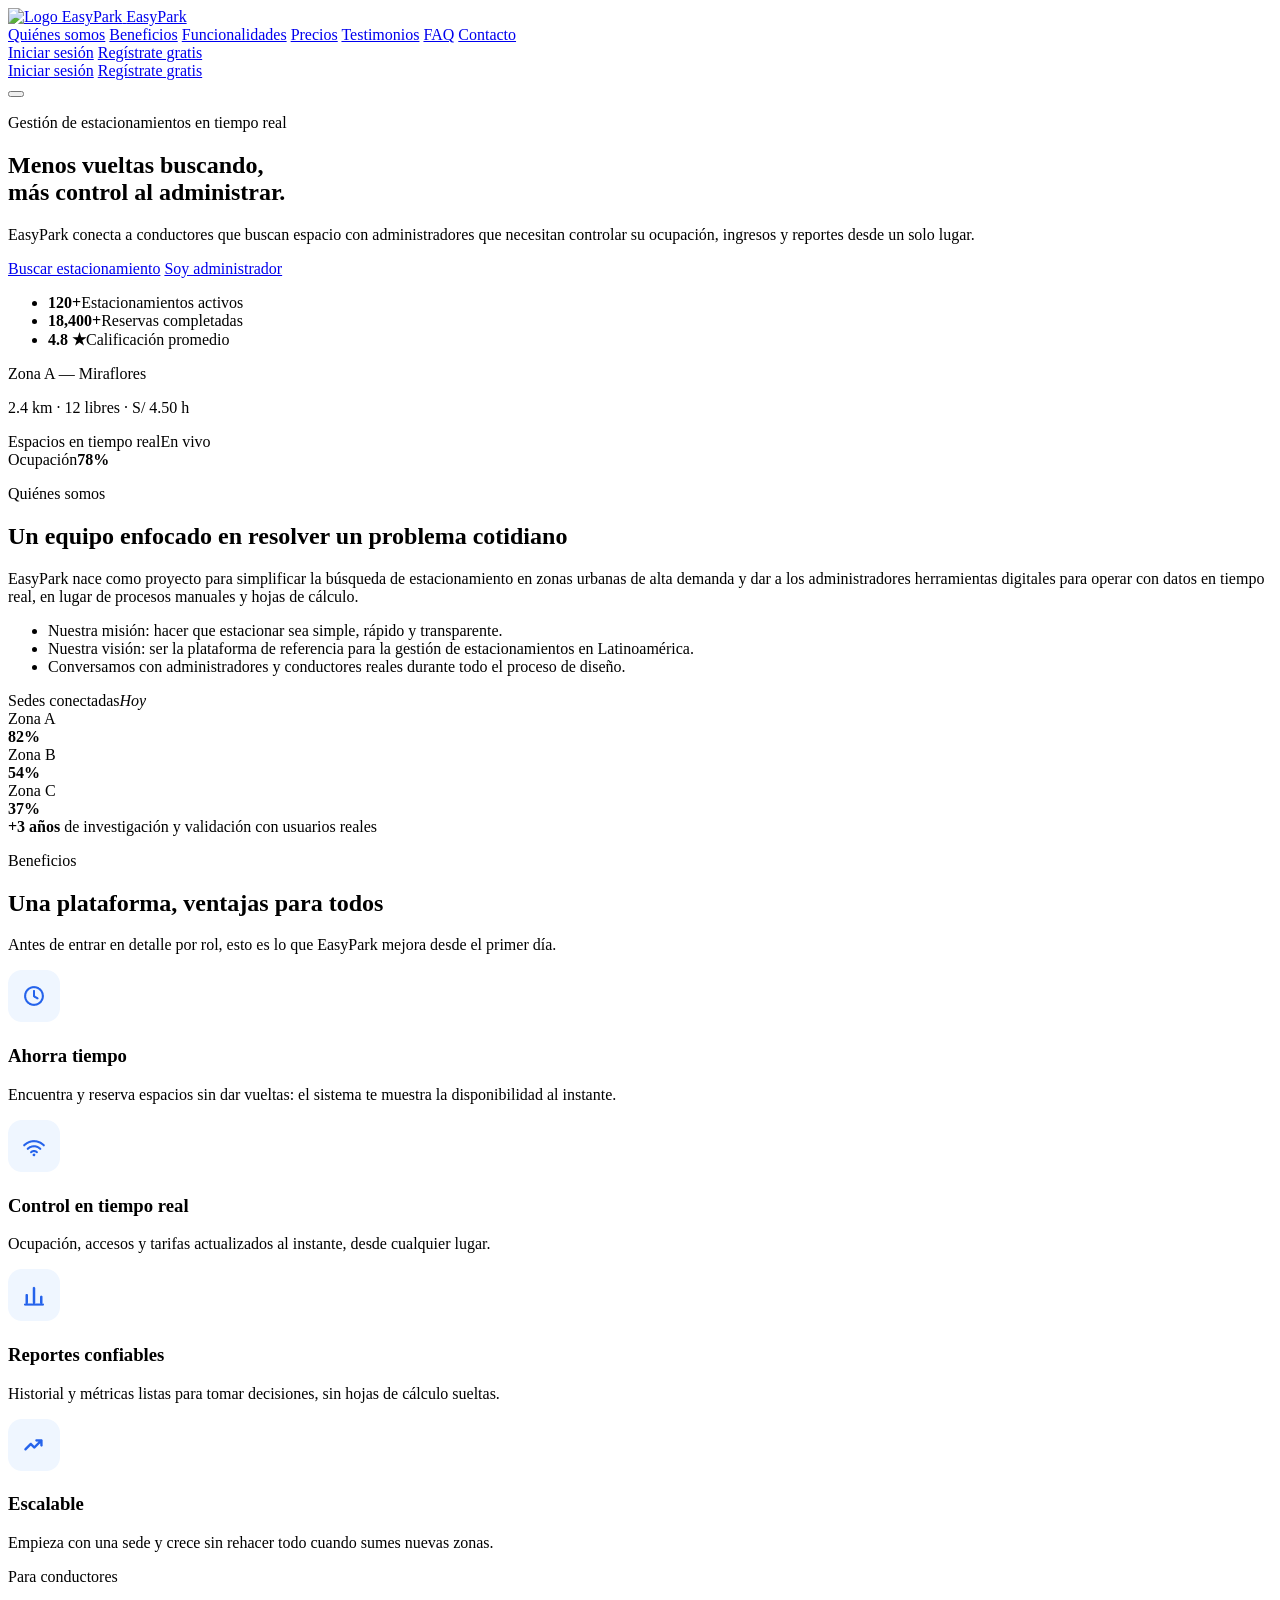
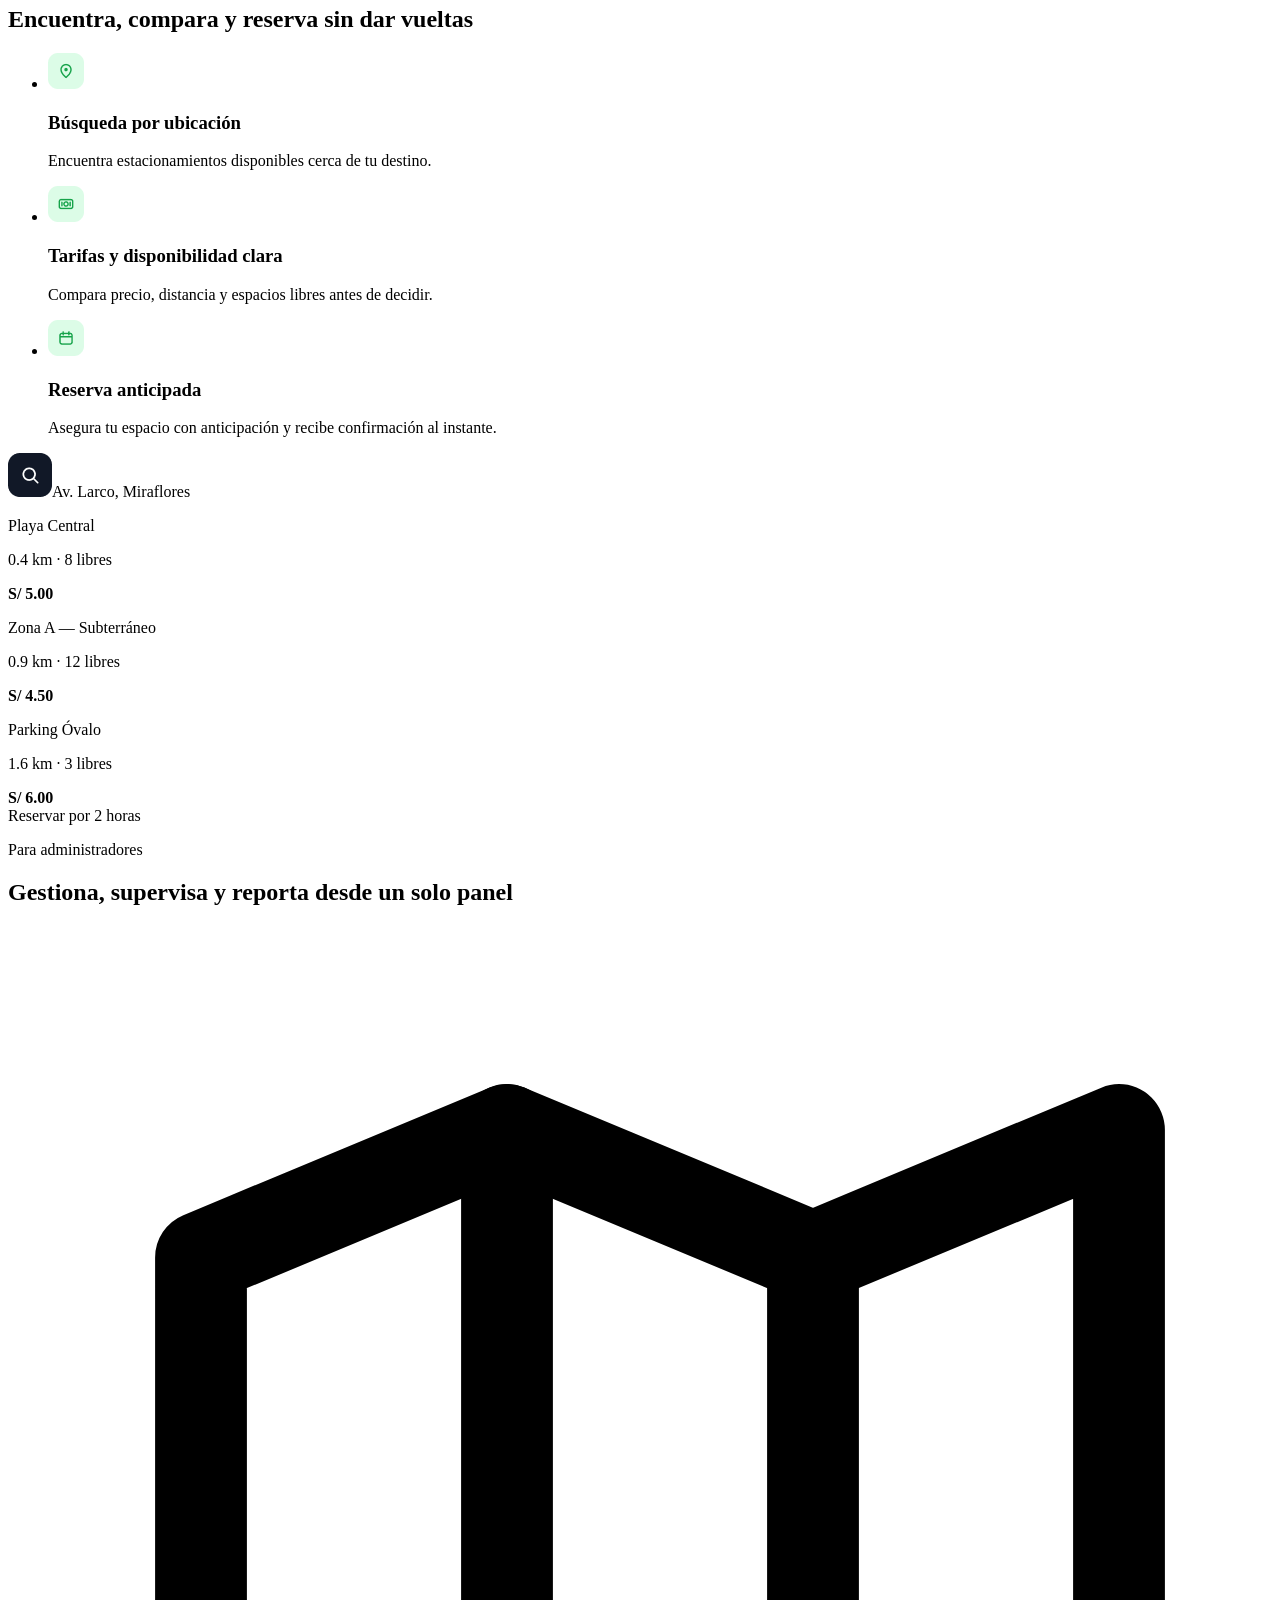
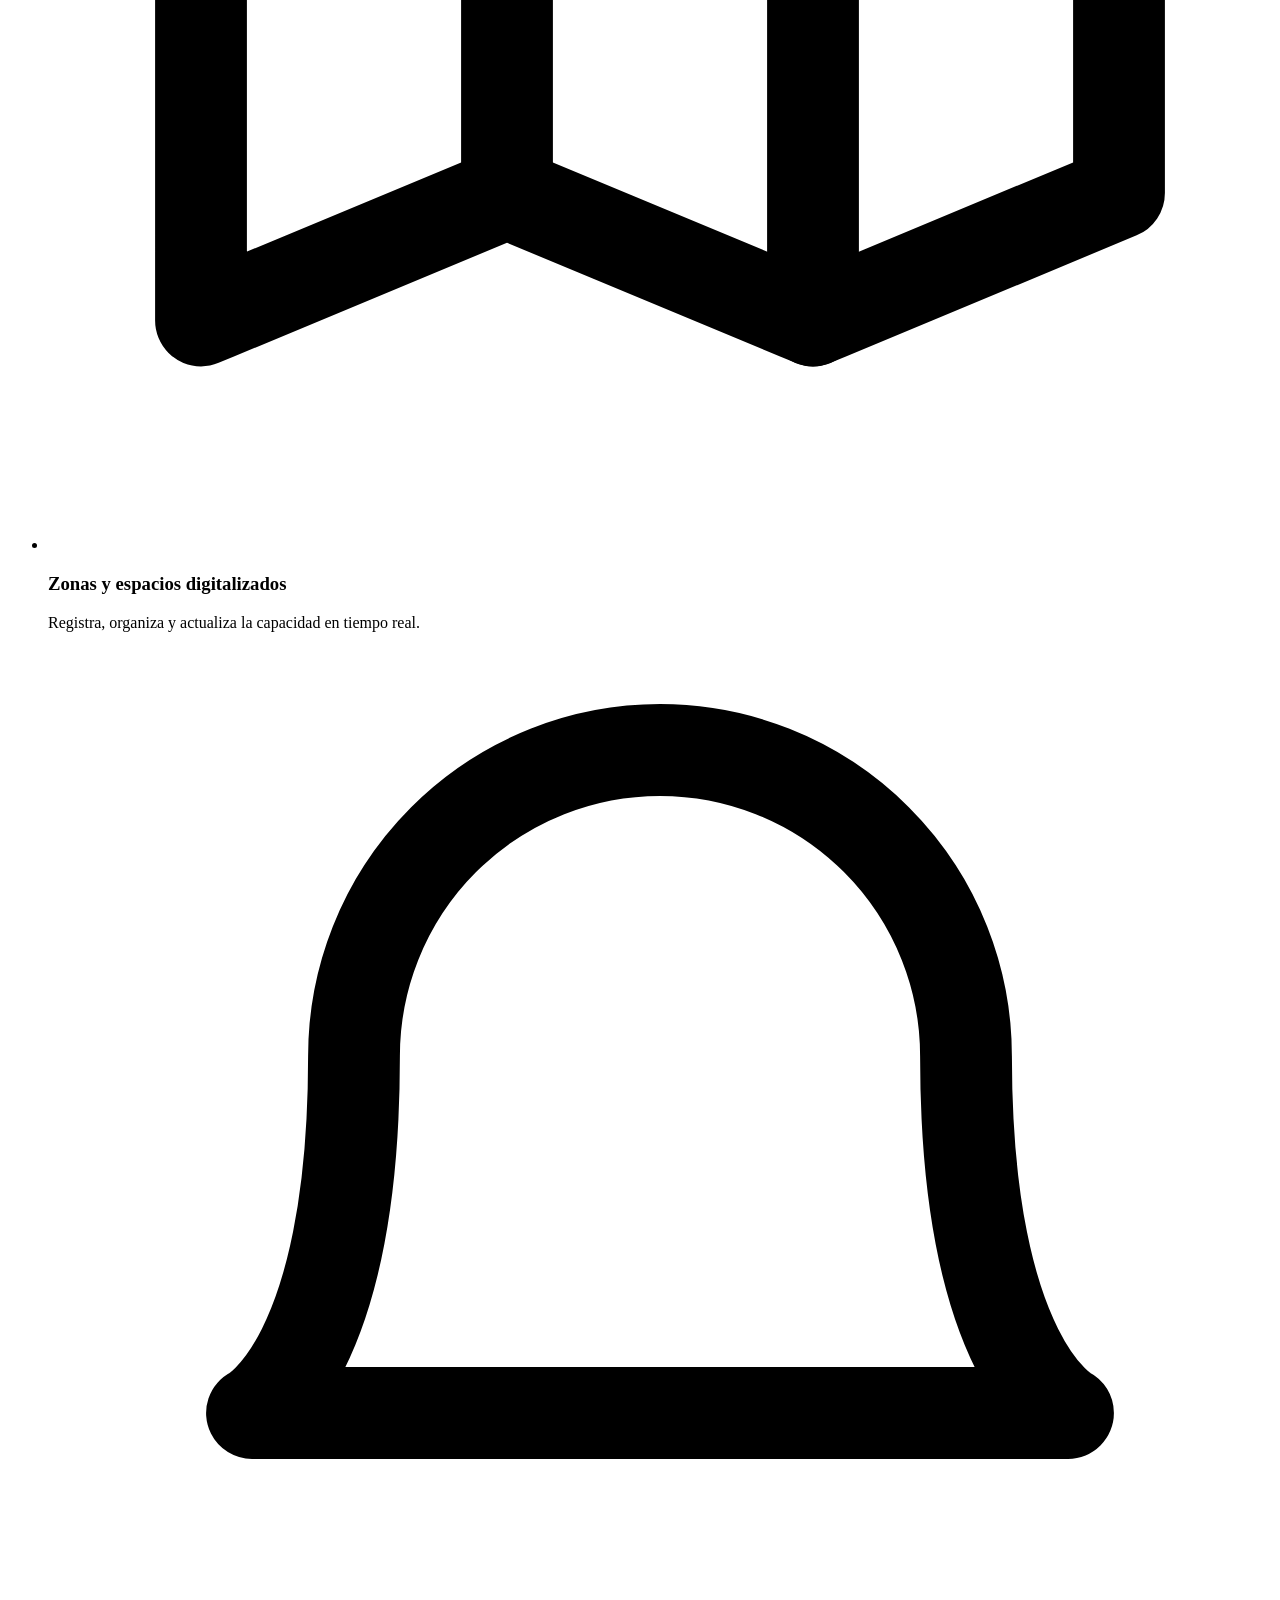
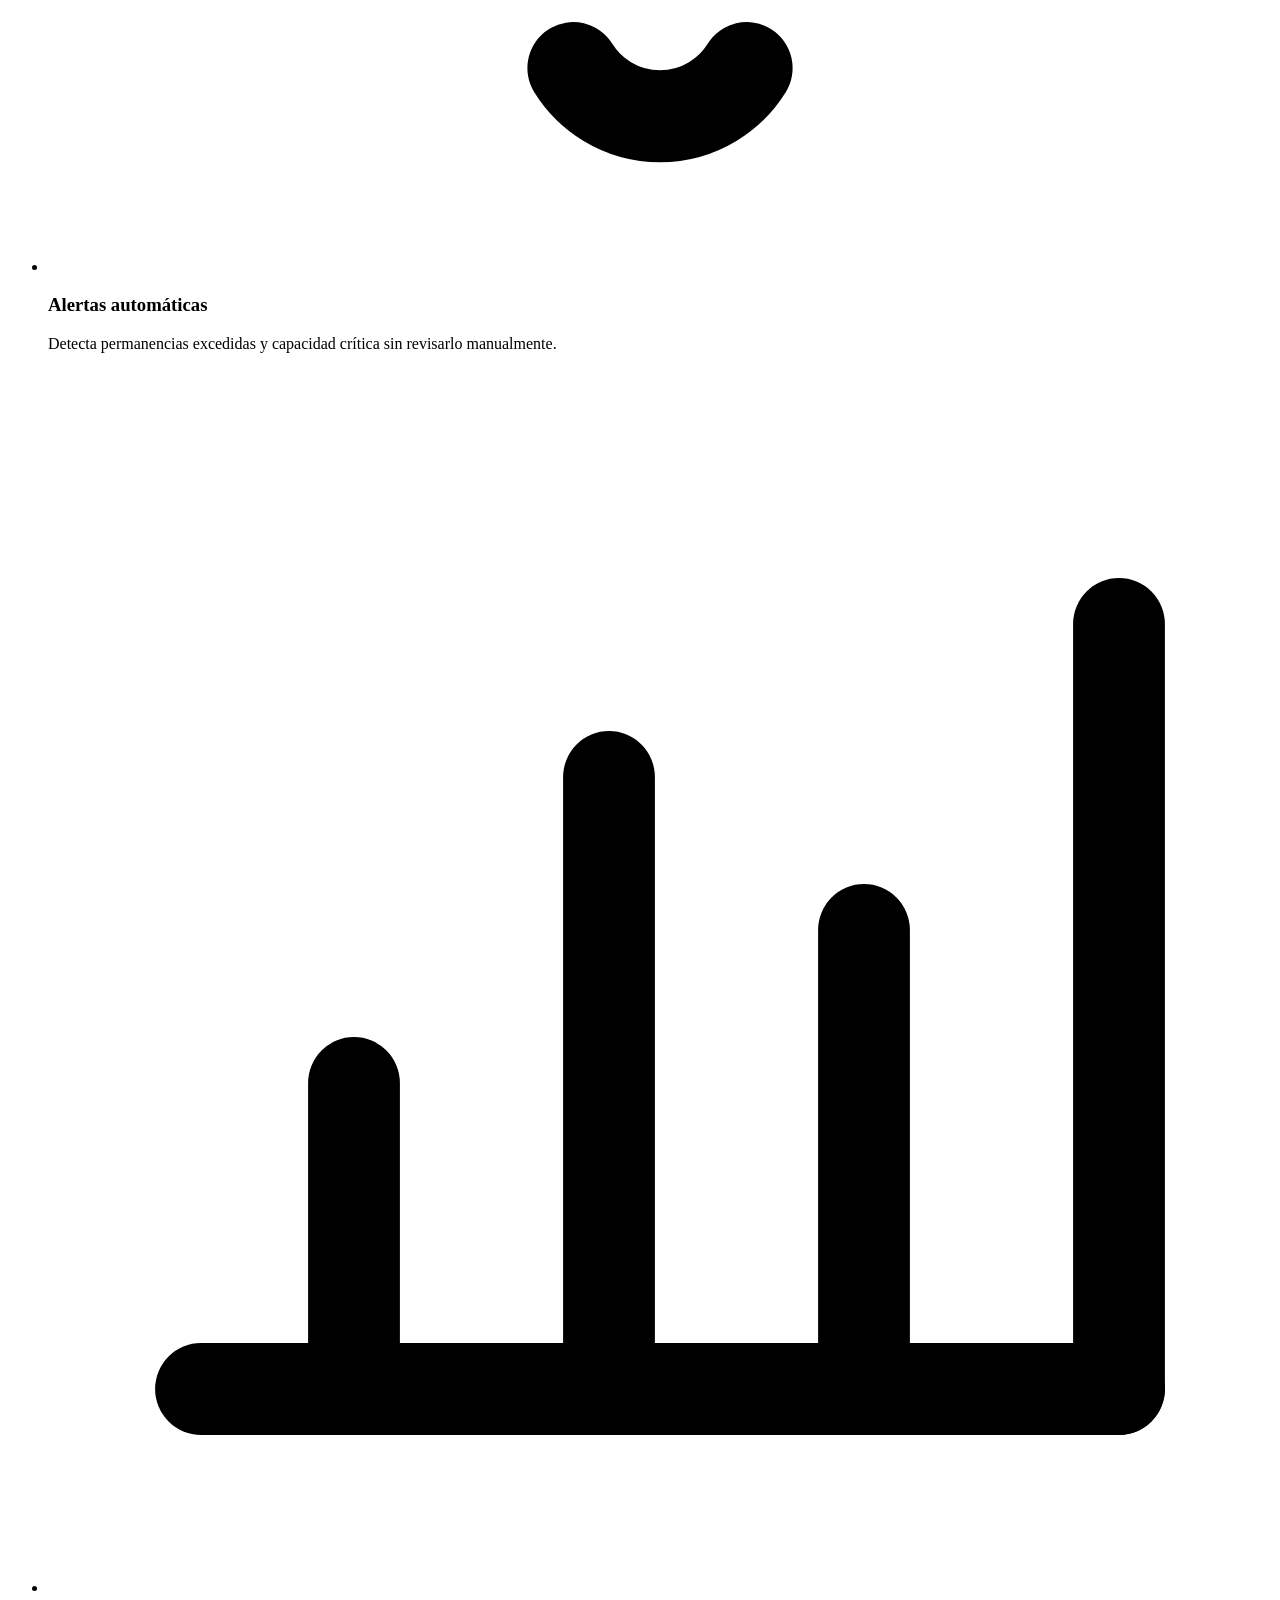
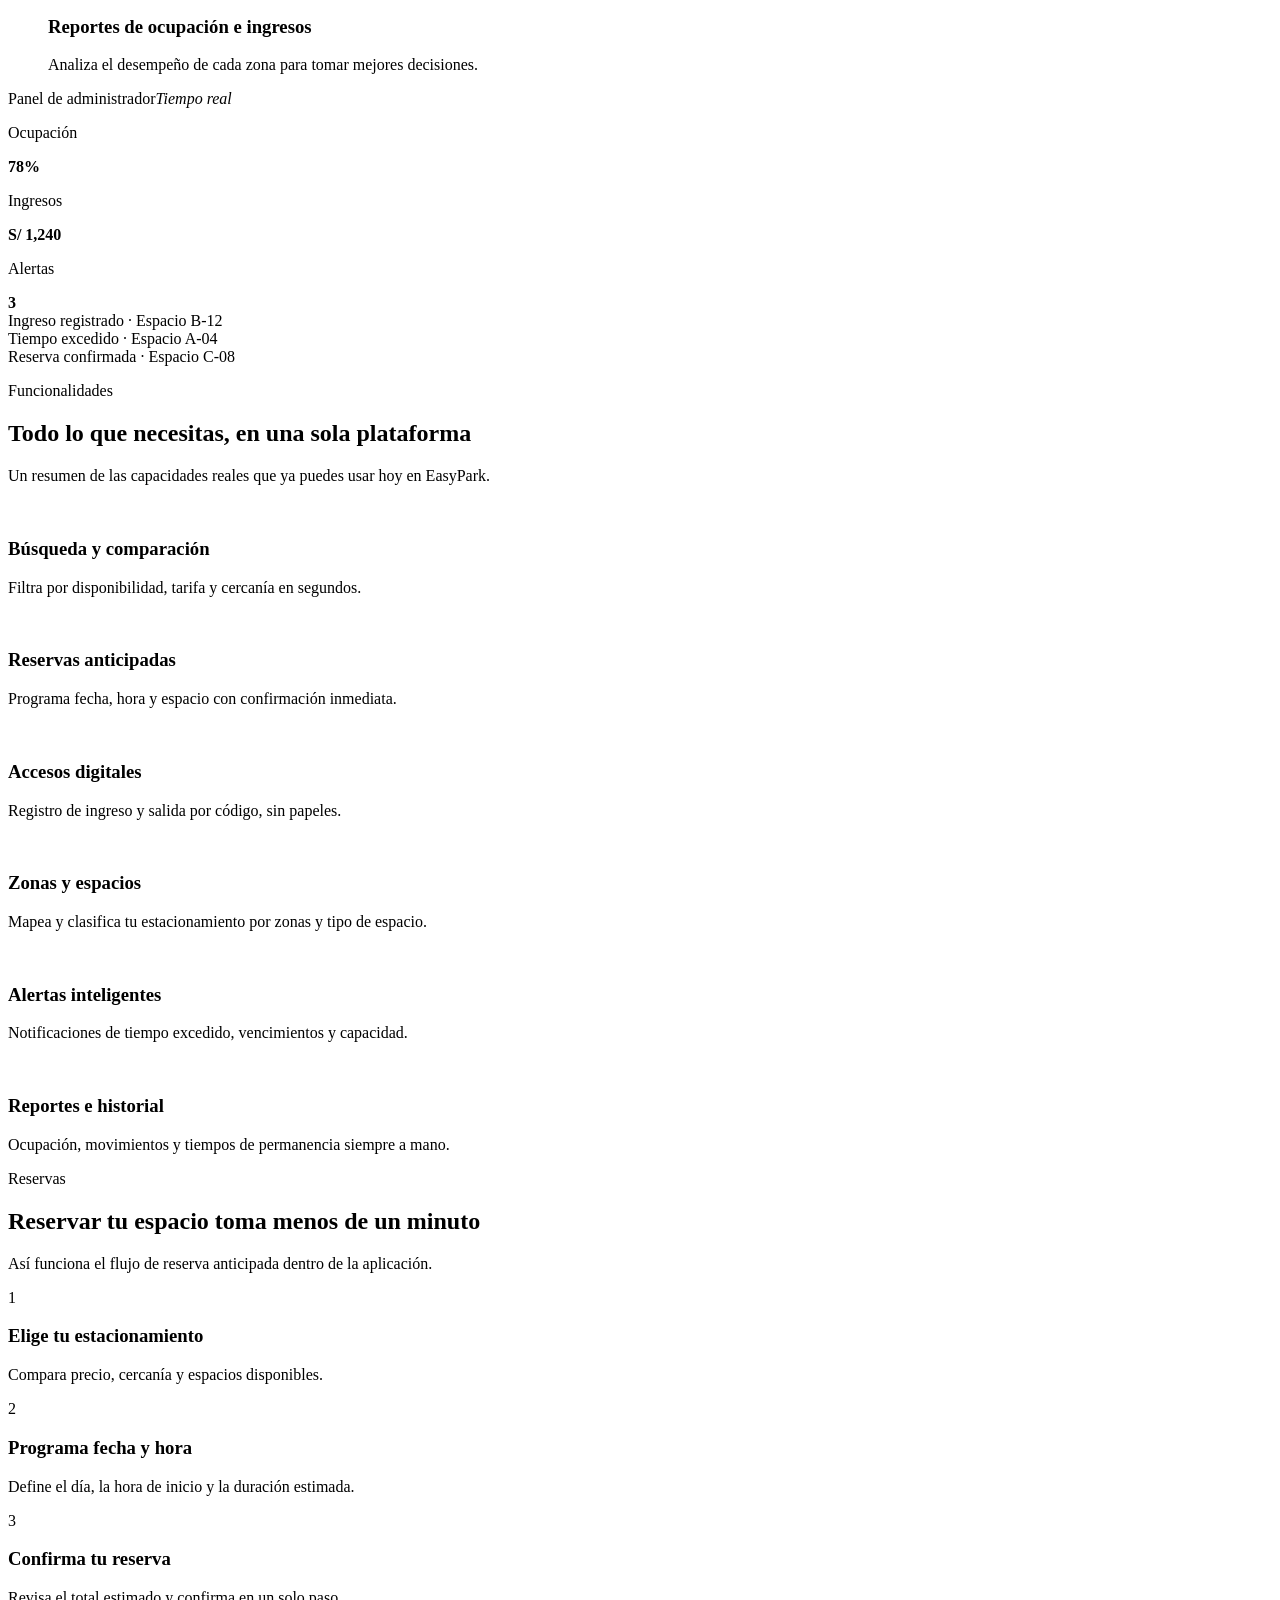
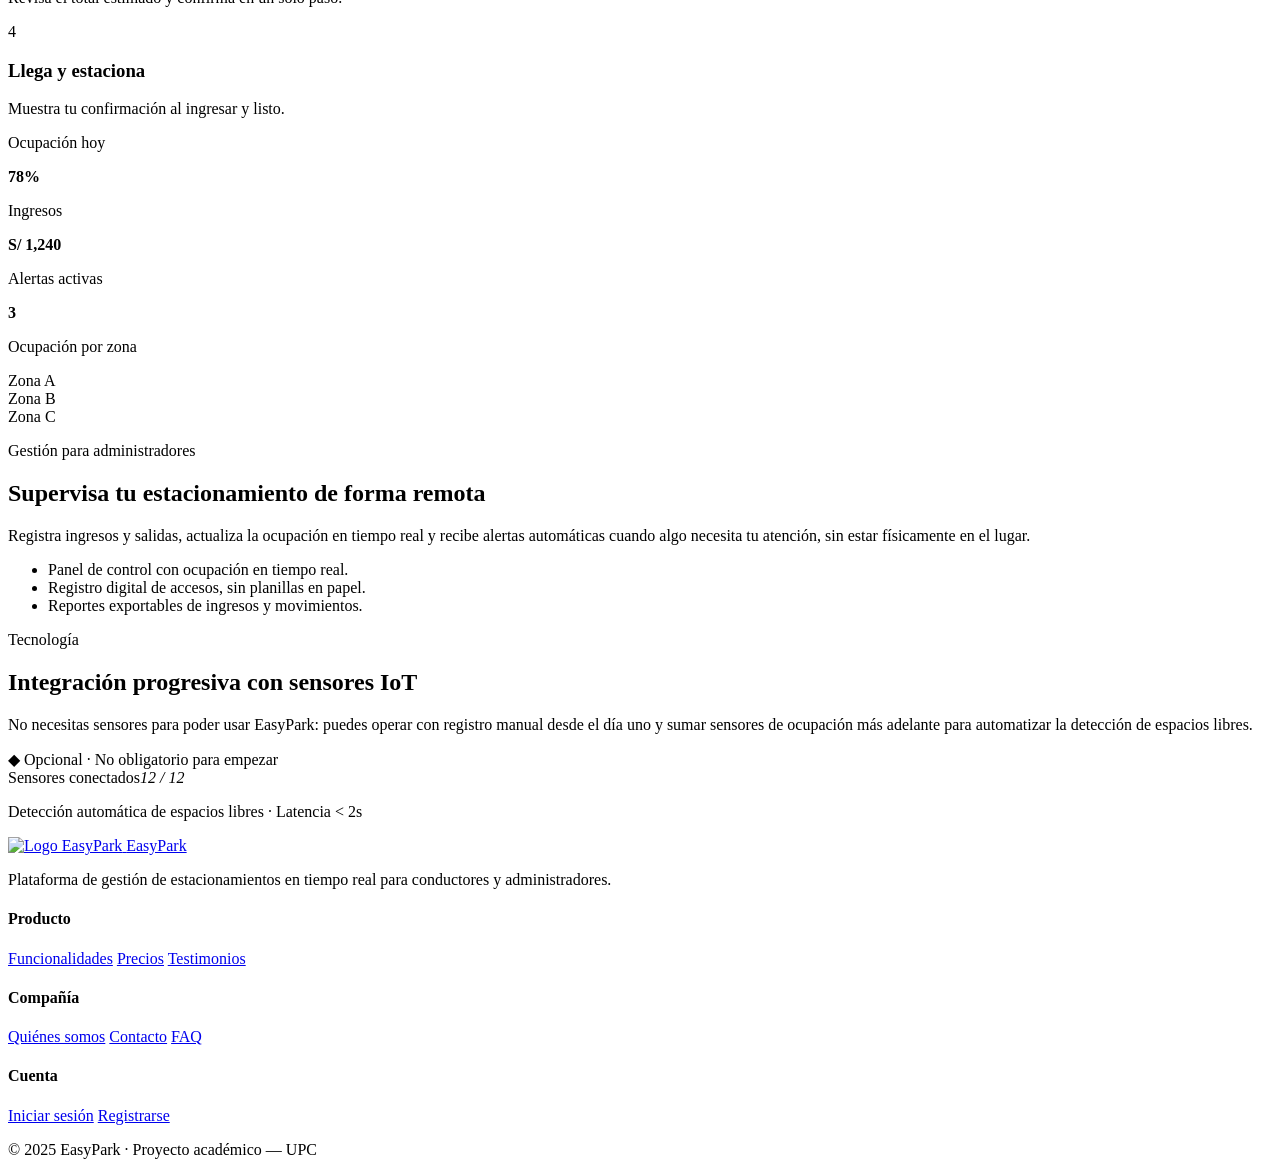
==== index.html @ 37c8b783 "Add Footer" ====
﻿<!DOCTYPE html>
<html lang="es">
<head>
    <meta charset="UTF-8">
    <meta name="viewport" content="width=device-width, initial-scale=1.0">
    <title>EasyPark — Gestión de estacionamientos en tiempo real</title>
    <meta name="description" content="EasyPark conecta a conductores que buscan espacio con administradores que necesitan controlar su ocupación, ingresos y reportes desde un solo lugar.">
    <link rel="icon" href="assets/images/easypark.jpeg">
    <link rel="preconnect" href="https://fonts.googleapis.com">
    <link rel="preconnect" href="https://fonts.gstatic.com" crossorigin>
    <link href="https://fonts.googleapis.com/css2?family=Inter:wght@400;500;600;700;800&display=swap" rel="stylesheet">
    <link rel="stylesheet" href="assets/css/styles.css">
</head>
<body>

<!-- ====================== HEADER ====================== -->
<header class="site-header" id="header">
    <div class="container header-inner">
        <a href="#hero" class="brand">
            <img src="assets/imgs/easypark.jpeg" alt="Logo EasyPark">
            <span>EasyPark</span>
        </a>

        <nav class="nav" id="nav">
            <a href="#nosotros">Quiénes somos</a>
            <a href="#beneficios">Beneficios</a>
            <a href="#funcionalidades">Funcionalidades</a>
            <a href="#precios">Precios</a>
            <a href="#testimonios">Testimonios</a>
            <a href="#faq">FAQ</a>
            <a href="#contacto">Contacto</a>
            <div class="nav-actions-mobile">
                <a href="#contacto" class="btn btn-ghost">Iniciar sesión</a>
                <a href="#precios" class="btn btn-primary">Regístrate gratis</a>
            </div>
        </nav>

        <div class="header-actions">
            <a href="#contacto" class="btn btn-ghost">Iniciar sesión</a>
            <a href="#precios" class="btn btn-primary">Regístrate gratis</a>
        </div>

        <button class="nav-toggle" id="navToggle" aria-label="Abrir menú" aria-expanded="false" aria-controls="nav">
            <span></span><span></span><span></span>
        </button>
    </div>
</header>

<main>

    <!-- ====================== HERO ====================== -->
    <section class="hero" id="hero">
        <div class="container hero-grid">
            <div class="hero-copy">
                <p class="eyebrow">Gestión de estacionamientos en tiempo real</p>
                <h1>Menos vueltas buscando,<br><span class="accent">más control al administrar.</span></h1>
                <p class="lead">EasyPark conecta a conductores que buscan espacio con administradores que necesitan controlar su ocupación, ingresos y reportes desde un solo lugar.</p>
                <div class="hero-cta">
                    <a href="#conductores" class="btn btn-dark btn-lg">Buscar estacionamiento</a>
                    <a href="#administradores" class="btn btn-outline btn-lg">Soy administrador</a>
                </div>
                <ul class="hero-stats">
                    <li><strong data-count="120" data-suffix="+">0</strong><span>Estacionamientos activos</span></li>
                    <li><strong data-count="18400" data-suffix="+">0</strong><span>Reservas completadas</span></li>
                    <li><strong>4.8 ★</strong><span>Calificación promedio</span></li>
                </ul>
            </div>

            <div class="hero-visual">
                <div class="hero-panel">
                    <div class="float-card float-card--top">
                        <span class="fc-dot"></span>
                        <div>
                            <p class="fc-title">Zona A — Miraflores</p>
                            <p class="fc-meta">2.4 km · 12 libres · S/ 4.50 h</p>
                        </div>
                    </div>

                    <div class="hero-mock">
                        <div class="hm-row"><span class="hm-label">Espacios en tiempo real</span><span class="hm-chip">En vivo</span></div>
                        <div class="hm-grid">
                            <span class="slot free"></span><span class="slot busy"></span><span class="slot free"></span>
                            <span class="slot busy"></span><span class="slot busy"></span><span class="slot free"></span>
                            <span class="slot free"></span><span class="slot free"></span><span class="slot busy"></span>
                            <span class="slot busy"></span><span class="slot free"></span><span class="slot busy"></span>
                        </div>
                    </div>

                    <div class="float-card float-card--bottom">
                        <div class="fc-bar-head"><span>Ocupación</span><strong>78%</strong></div>
                        <div class="bar"><i style="--w:78%"></i></div>
                    </div>
                </div>
            </div>
        </div>
    </section>

    <!-- ====================== QUIÉNES SOMOS ====================== -->
    <section class="section" id="nosotros">
        <div class="container split">
            <div class="reveal">
                <p class="eyebrow">Quiénes somos</p>
                <h2>Un equipo enfocado en resolver un problema cotidiano</h2>
                <p class="muted">EasyPark nace como proyecto para simplificar la búsqueda de estacionamiento en zonas urbanas de alta demanda y dar a los administradores herramientas digitales para operar con datos en tiempo real, en lugar de procesos manuales y hojas de cálculo.</p>
                <ul class="check-list">
                    <li>Nuestra misión: hacer que estacionar sea simple, rápido y transparente.</li>
                    <li>Nuestra visión: ser la plataforma de referencia para la gestión de estacionamientos en Latinoamérica.</li>
                    <li>Conversamos con administradores y conductores reales durante todo el proceso de diseño.</li>
                </ul>
            </div>

            <div class="panel panel--blue reveal">
                <div class="mini-card">
                    <div class="mini-head"><span>Sedes conectadas</span><em>Hoy</em></div>
                    <div class="mini-row"><span class="tag tag-blue">Zona A</span><div class="bar sm"><i style="--w:82%"></i></div><b>82%</b></div>
                    <div class="mini-row"><span class="tag tag-blue">Zona B</span><div class="bar sm"><i style="--w:54%"></i></div><b>54%</b></div>
                    <div class="mini-row"><span class="tag tag-blue">Zona C</span><div class="bar sm"><i style="--w:37%"></i></div><b>37%</b></div>
                </div>
                <div class="panel-note">
                    <strong>+3 años</strong>
                    <span>de investigación y validación con usuarios reales</span>
                </div>
            </div>
        </div>
    </section>

    <!-- ====================== BENEFICIOS ====================== -->
    <section class="section section--soft" id="beneficios">
        <div class="container">
            <div class="section-head reveal">
                <p class="eyebrow center">Beneficios</p>
                <h2>Una plataforma, ventajas para todos</h2>
                <p class="muted">Antes de entrar en detalle por rol, esto es lo que EasyPark mejora desde el primer día.</p>
            </div>

            <div class="grid grid-4">
                <article class="card reveal">
                    <img class="icon" src="assets/images/reloj.png" alt="">
                    <h3>Ahorra tiempo</h3>
                    <p>Encuentra y reserva espacios sin dar vueltas: el sistema te muestra la disponibilidad al instante.</p>
                </article>
                <article class="card reveal">
                    <img class="icon" src="assets/images/red.png" alt="">
                    <h3>Control en tiempo real</h3>
                    <p>Ocupación, accesos y tarifas actualizados al instante, desde cualquier lugar.</p>
                </article>
                <article class="card reveal">
                    <img class="icon" src="assets/images/stats.png" alt="">
                    <h3>Reportes confiables</h3>
                    <p>Historial y métricas listas para tomar decisiones, sin hojas de cálculo sueltas.</p>
                </article>
                <article class="card reveal">
                    <img class="icon" src="assets/images/escala.png" alt="">
                    <h3>Escalable</h3>
                    <p>Empieza con una sede y crece sin rehacer todo cuando sumes nuevas zonas.</p>
                </article>
            </div>
        </div>
    </section>
    <!-- ====================== PARA CONDUCTORES ====================== -->
    <section class="section" id="conductores">
        <div class="container split">
            <div class="reveal">
                <p class="eyebrow eyebrow--green">Para conductores</p>
                <h2>Encuentra, compara y reserva sin dar vueltas</h2>
                <ul class="feature-list feature-list--green">
                    <li>
                        <img src="assets/images/ubicacion.png" alt="">
                        <div><h3>Búsqueda por ubicación</h3><p>Encuentra estacionamientos disponibles cerca de tu destino.</p></div>
                    </li>
                    <li>
                        <img src="assets/images/dinero.png" alt="">
                        <div><h3>Tarifas y disponibilidad clara</h3><p>Compara precio, distancia y espacios libres antes de decidir.</p></div>
                    </li>
                    <li>
                        <img src="assets/images/reserva.png" alt="">
                        <div><h3>Reserva anticipada</h3><p>Asegura tu espacio con anticipación y recibe confirmación al instante.</p></div>
                    </li>
                </ul>
            </div>

            <div class="panel panel--green reveal">
                <div class="search-mock">
                    <div class="search-bar"><img src="assets/images/lupa.png" alt=""><span>Av. Larco, Miraflores</span></div>
                    <div class="result"><div><p class="r-title">Playa Central</p><p class="r-meta">0.4 km · 8 libres</p></div><b>S/ 5.00</b></div>
                    <div class="result is-active"><div><p class="r-title">Zona A — Subterráneo</p><p class="r-meta">0.9 km · 12 libres</p></div><b>S/ 4.50</b></div>
                    <div class="result"><div><p class="r-title">Parking Óvalo</p><p class="r-meta">1.6 km · 3 libres</p></div><b>S/ 6.00</b></div>
                    <div class="search-cta">Reservar por 2 horas</div>
                </div>
            </div>
        </div>
    </section>

    <!-- ====================== PARA ADMINISTRADORES ====================== -->
    <section class="section section--soft" id="administradores">
        <div class="container split">
            <div class="reveal">
                <p class="eyebrow">Para administradores</p>
                <h2>Gestiona, supervisa y reporta desde un solo panel</h2>
                <ul class="feature-list">
                    <li>
                        <span class="ico-blue"><svg viewBox="0 0 24 24" fill="none" stroke="currentColor" stroke-width="1.8" stroke-linecap="round" stroke-linejoin="round"><path d="M9 4 3 6.5v13L9 17l6 2.5 6-2.5v-13L15 6.5 9 4Z"/><path d="M9 4v13M15 6.5v13"/></svg></span>
                        <div><h3>Zonas y espacios digitalizados</h3><p>Registra, organiza y actualiza la capacidad en tiempo real.</p></div>
                    </li>
                    <li>
                        <span class="ico-blue"><svg viewBox="0 0 24 24" fill="none" stroke="currentColor" stroke-width="1.8" stroke-linecap="round" stroke-linejoin="round"><path d="M18 8a6 6 0 1 0-12 0c0 6-2 7-2 7h16s-2-1-2-7Z"/><path d="M10.3 20a2 2 0 0 0 3.4 0"/></svg></span>
                        <div><h3>Alertas automáticas</h3><p>Detecta permanencias excedidas y capacidad crítica sin revisarlo manualmente.</p></div>
                    </li>
                    <li>
                        <span class="ico-blue"><svg viewBox="0 0 24 24" fill="none" stroke="currentColor" stroke-width="1.8" stroke-linecap="round" stroke-linejoin="round"><path d="M3 20h18"/><path d="M6 20v-6M11 20V8M16 20v-9M21 20V5"/></svg></span>
                        <div><h3>Reportes de ocupación e ingresos</h3><p>Analiza el desempeño de cada zona para tomar mejores decisiones.</p></div>
                    </li>
                </ul>
            </div>

            <div class="panel panel--blue reveal">
                <div class="admin-mock">
                    <div class="am-head"><span>Panel de administrador</span><em>Tiempo real</em></div>
                    <div class="am-kpis">
                        <div><p>Ocupación</p><strong>78%</strong></div>
                        <div><p>Ingresos</p><strong>S/ 1,240</strong></div>
                        <div><p>Alertas</p><strong>3</strong></div>
                    </div>
                    <div class="am-list">
                        <div class="am-item"><span class="dot ok"></span>Ingreso registrado · Espacio B-12</div>
                        <div class="am-item"><span class="dot warn"></span>Tiempo excedido · Espacio A-04</div>
                        <div class="am-item"><span class="dot ok"></span>Reserva confirmada · Espacio C-08</div>
                    </div>
                </div>
            </div>
        </div>
    </section>
    <!-- ====================== FUNCIONALIDADES ====================== -->
     <section class="section" id="funcionalidades">
  <div class="container">
    <div class="section-head reveal">
      <p class="eyebrow center">Funcionalidades</p>
      <h2>Todo lo que necesitas, en una sola plataforma</h2>
      <p class="muted">Un resumen de las capacidades reales que ya puedes usar hoy en EasyPark.</p>
    </div>

    <div class="grid grid-3">
      <article class="card card--row reveal">
        <img class="icon icon-dark" src="assets/imgs/lupa.png" alt="">
        <div><h3>Búsqueda y comparación</h3><p>Filtra por disponibilidad, tarifa y cercanía en segundos.</p></div>
      </article>
      <article class="card card--row reveal">
        <img class="icon icon-dark" src="assets/imgs/calendario.png" alt="">
        <div><h3>Reservas anticipadas</h3><p>Programa fecha, hora y espacio con confirmación inmediata.</p></div>
      </article>
      <article class="card card--row reveal">
        <img class="icon icon-dark" src="assets/imgs/puerta.png" alt="">
        <div><h3>Accesos digitales</h3><p>Registro de ingreso y salida por código, sin papeles.</p></div>
      </article>
      <article class="card card--row reveal">
        <img class="icon icon-dark" src="assets/imgs/mapa.png" alt="">
        <div><h3>Zonas y espacios</h3><p>Mapea y clasifica tu estacionamiento por zonas y tipo de espacio.</p></div>
      </article>
      <article class="card card--row reveal">
        <img class="icon icon-dark" src="assets/imgs/campana.png" alt="">
        <div><h3>Alertas inteligentes</h3><p>Notificaciones de tiempo excedido, vencimientos y capacidad.</p></div>
      </article>
      <article class="card card--row reveal">
        <img class="icon icon-dark" src="assets/imgs/flecha.png" alt="">
        <div><h3>Reportes e historial</h3><p>Ocupación, movimientos y tiempos de permanencia siempre a mano.</p></div>
      </article>
    </div>
  </div>
</section>
    <!-- ====================== RESERVAS / PASOS ====================== -->
     <section class="section section--soft" id="reservas">
  <div class="container">
    <div class="section-head reveal">
      <p class="eyebrow center">Reservas</p>
      <h2>Reservar tu espacio toma menos de un minuto</h2>
      <p class="muted">Así funciona el flujo de reserva anticipada dentro de la aplicación.</p>
    </div>

    <div class="steps">
      <article class="step reveal"><span class="step-num">1</span><h3>Elige tu estacionamiento</h3><p>Compara precio, cercanía y espacios disponibles.</p></article>
      <article class="step reveal"><span class="step-num">2</span><h3>Programa fecha y hora</h3><p>Define el día, la hora de inicio y la duración estimada.</p></article>
      <article class="step reveal"><span class="step-num">3</span><h3>Confirma tu reserva</h3><p>Revisa el total estimado y confirma en un solo paso.</p></article>
      <article class="step reveal"><span class="step-num">4</span><h3>Llega y estaciona</h3><p>Muestra tu confirmación al ingresar y listo.</p></article>
    </div>
  </div>
</section>
    <!-- ====================== GESTIÓN REMOTA ====================== -->
     <section class="section" id="gestion">
  <div class="container split split--reverse">
    <div class="dash reveal">
      <div class="dash-kpis">
        <div><p>Ocupación hoy</p><strong>78%</strong></div>
        <div><p>Ingresos</p><strong>S/ 1,240</strong></div>
        <div><p>Alertas activas</p><strong class="danger">3</strong></div>
      </div>
      <div class="dash-chart">
        <p class="dash-title">Ocupación por zona</p>
        <div class="chart-row"><span>Zona A</span><div class="bar danger"><i style="--w:92%"></i></div></div>
        <div class="chart-row"><span>Zona B</span><div class="bar danger"><i style="--w:64%"></i></div></div>
        <div class="chart-row"><span>Zona C</span><div class="bar danger"><i style="--w:41%"></i></div></div>
      </div>
    </div>

    <div class="reveal">
      <p class="eyebrow">Gestión para administradores</p>
      <h2>Supervisa tu estacionamiento de forma remota</h2>
      <p class="muted">Registra ingresos y salidas, actualiza la ocupación en tiempo real y recibe alertas automáticas cuando algo necesita tu atención, sin estar físicamente en el lugar.</p>
      <ul class="check-list">
        <li>Panel de control con ocupación en tiempo real.</li>
        <li>Registro digital de accesos, sin planillas en papel.</li>
        <li>Reportes exportables de ingresos y movimientos.</li>
      </ul>
    </div>
  </div>
</section>
    <!-- ====================== TECNOLOGÍA / IOT ====================== -->
     <section class="section section--dark" id="tecnologia">
  <div class="container split">
    <div class="reveal">
      <p class="eyebrow eyebrow--light">Tecnología</p>
      <h2>Integración progresiva con sensores IoT</h2>
      <p class="muted-light">No necesitas sensores para poder usar EasyPark: puedes operar con registro manual desde el día uno y sumar sensores de ocupación más adelante para automatizar la detección de espacios libres.</p>
      <span class="chip">◆ Opcional · No obligatorio para empezar</span>
    </div>

    <div class="panel panel--dark reveal">
      <div class="iot">
        <div class="iot-head"><img src="assets/imgs/red.png" alt=""><span>Sensores conectados</span><em>12 / 12</em></div>
        <div class="iot-grid">
          <span class="sensor on"></span><span class="sensor"></span><span class="sensor on"></span><span class="sensor on"></span>
          <span class="sensor"></span><span class="sensor on"></span><span class="sensor"></span><span class="sensor on"></span>
          <span class="sensor on"></span><span class="sensor"></span><span class="sensor on"></span><span class="sensor"></span>
        </div>
        <p class="iot-foot">Detección automática de espacios libres · Latencia &lt; 2s</p>
      </div>
    </div>
  </div>
</section>

    <!-- ====================== TESTIMONIOS ====================== -->
    <!-- ====================== PRECIOS ====================== -->
    <!-- ====================== FAQ ====================== -->
    <!-- ====================== CONTACTO ====================== -->
    <!-- ====================== CTA FINAL ====================== -->

    <!-- ====================== FOOTER ====================== -->
    <footer class="footer">
        <div class="container footer-grid">
            <div class="footer-brand">
                <a href="#hero" class="brand brand--light">
                    <img src="assets/imgs/easypark.jpeg" alt="Logo EasyPark">
                    <span>EasyPark</span>
                </a>
                <p>Plataforma de gestión de estacionamientos en tiempo real para conductores y administradores.</p>
            </div>
            <div>
                <h4>Producto</h4>
                <a href="#funcionalidades">Funcionalidades</a>
                <a href="#precios">Precios</a>
                <a href="#testimonios">Testimonios</a>
            </div>
            <div>
                <h4>Compañía</h4>
                <a href="#nosotros">Quiénes somos</a>
                <a href="#contacto">Contacto</a>
                <a href="#faq">FAQ</a>
            </div>
            <div>
                <h4>Cuenta</h4>
                <a href="#contacto">Iniciar sesión</a>
                <a href="#precios">Registrarse</a>
            </div>
        </div>
        <div class="container footer-bottom">
            <p>© <span id="year">2025</span> EasyPark · Proyecto académico — UPC</p>
        </div>
    </footer>
    
    
    
<script src="assets/js/main.js"></script>
</body>
</html>
---- assets/css/styles.css ----
﻿:root{
    
}
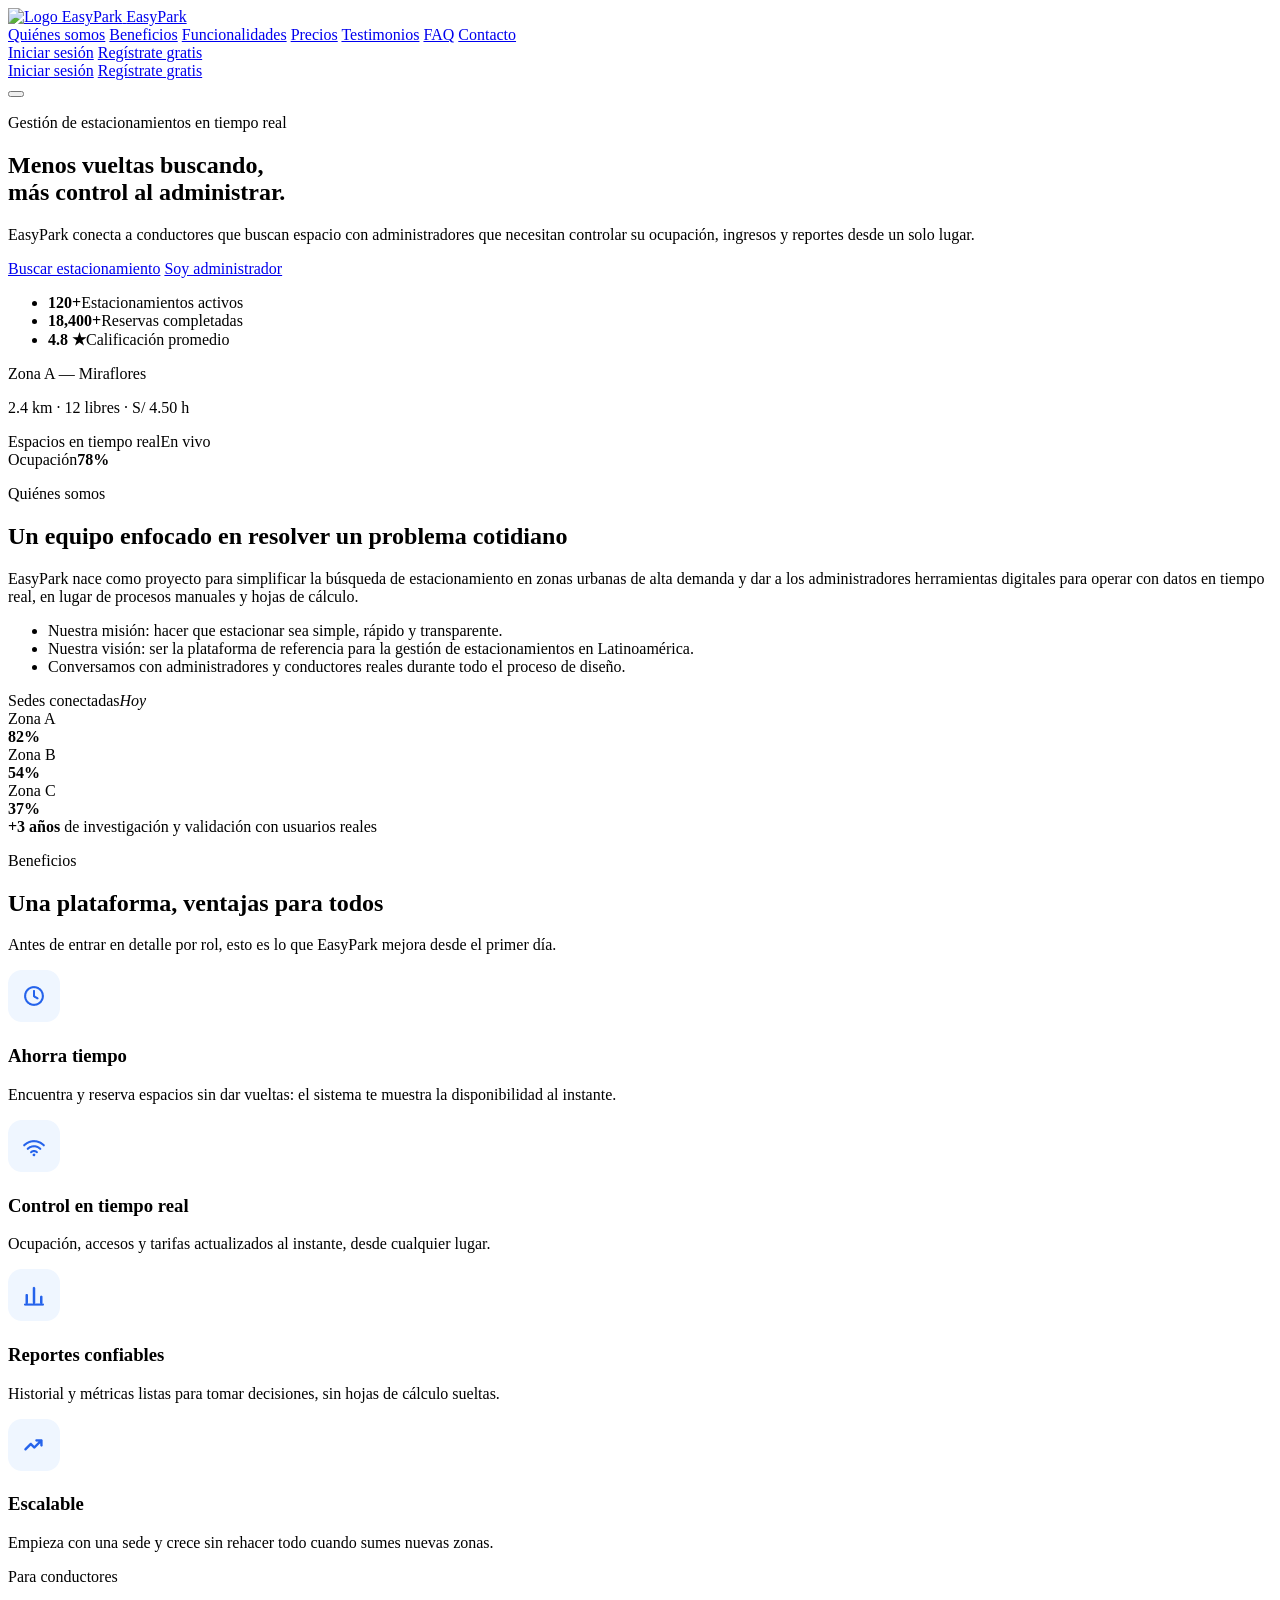
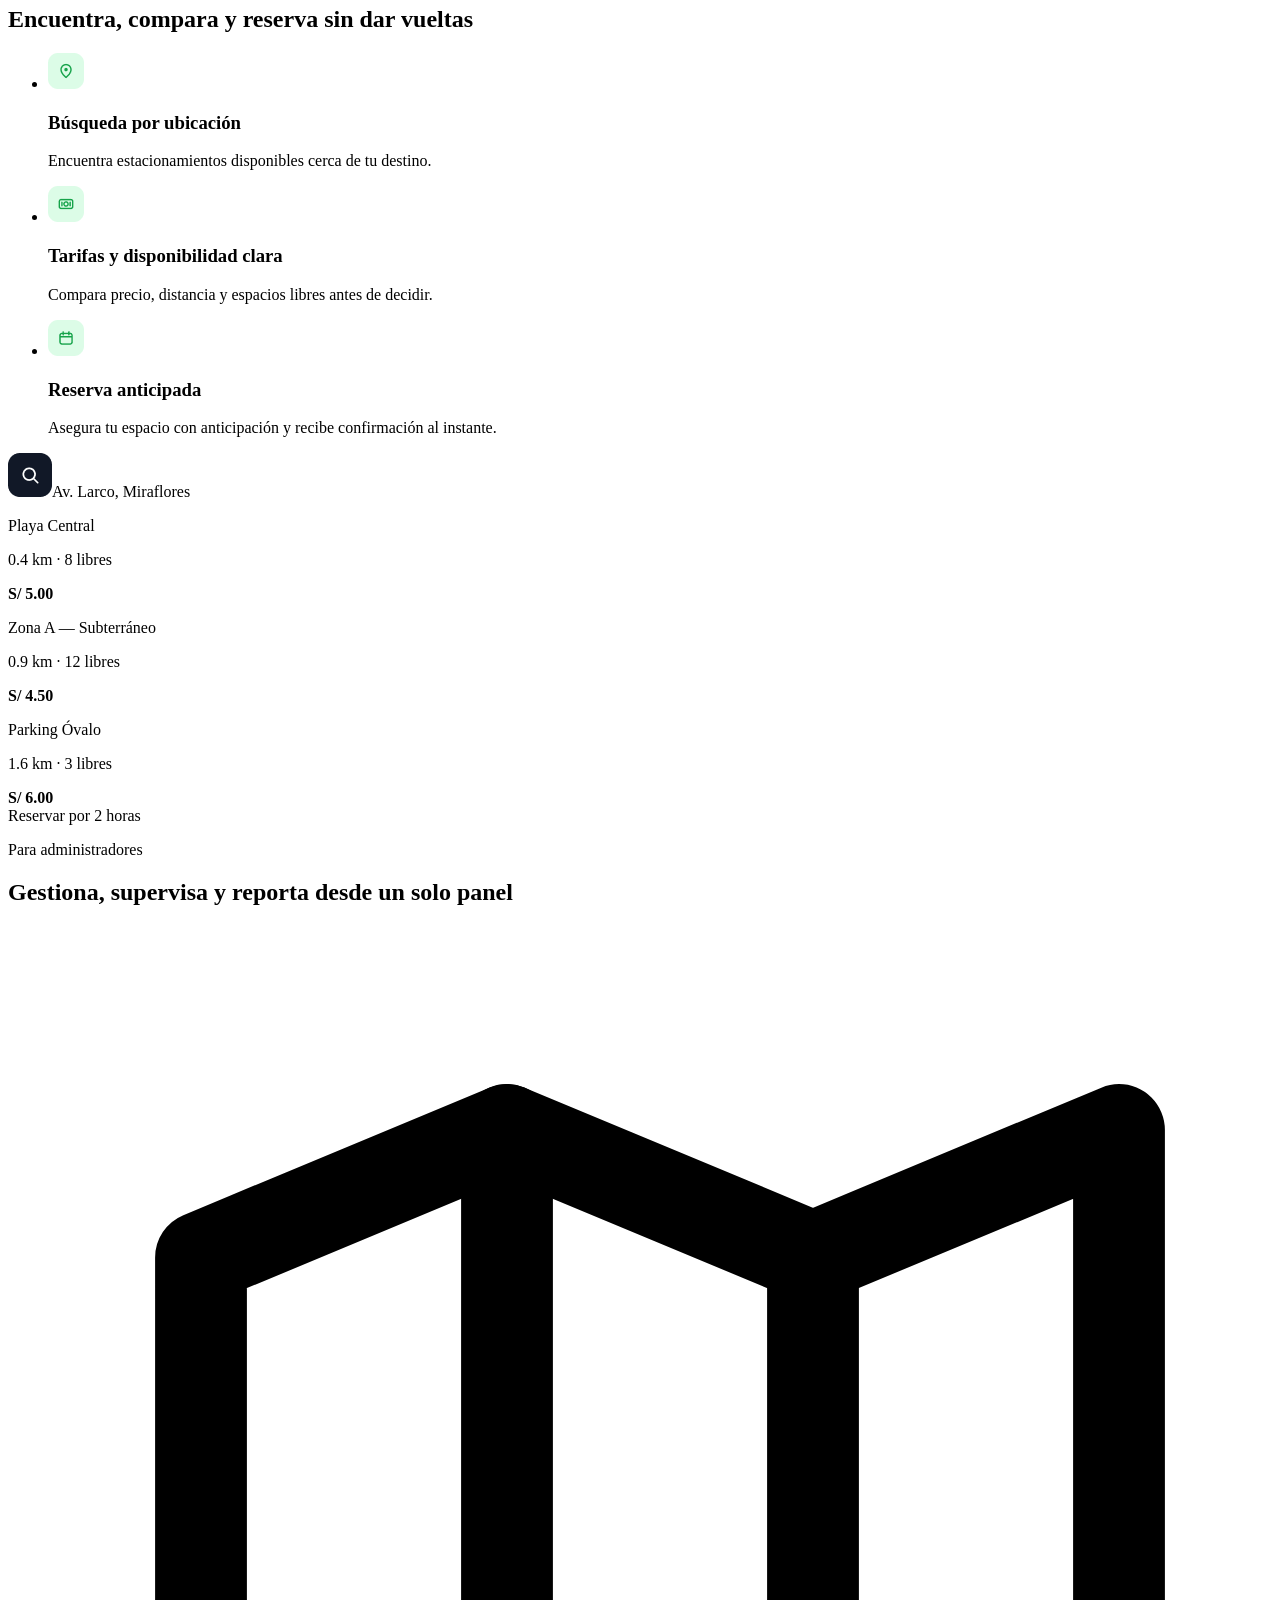
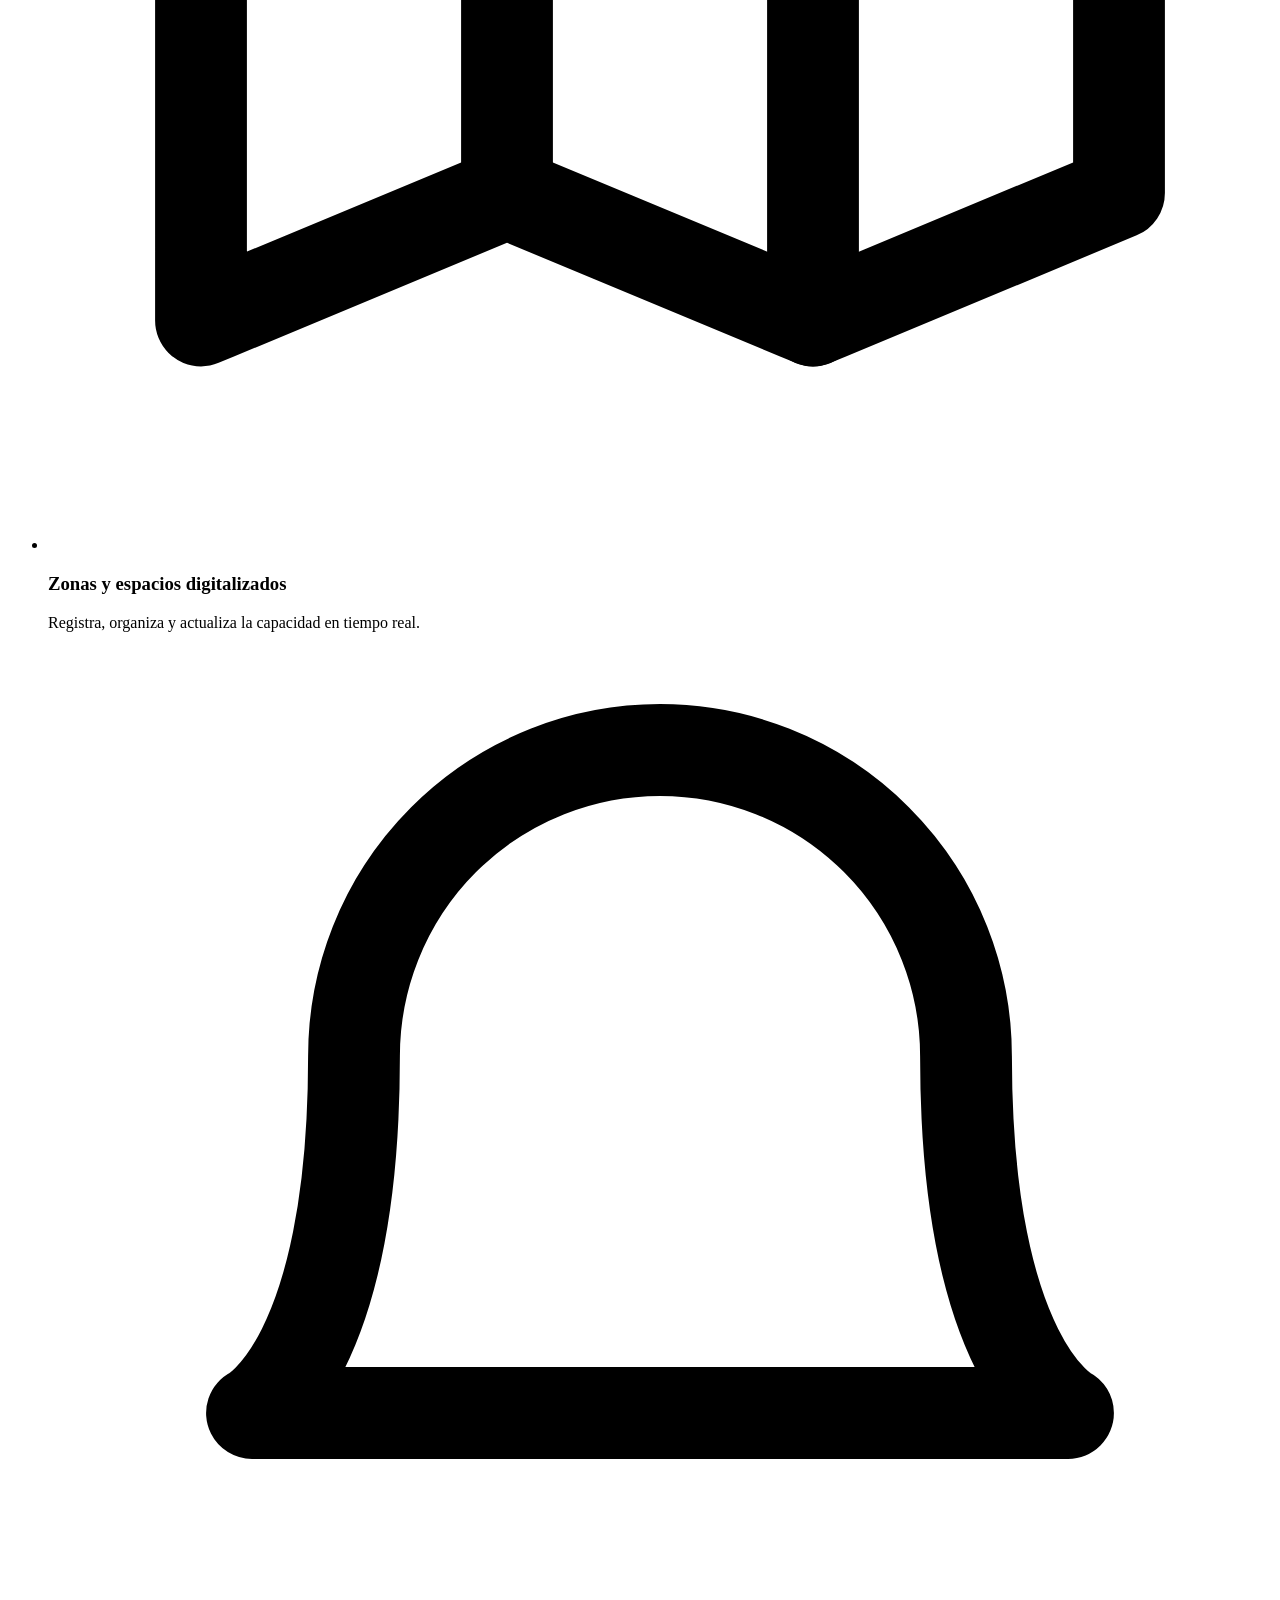
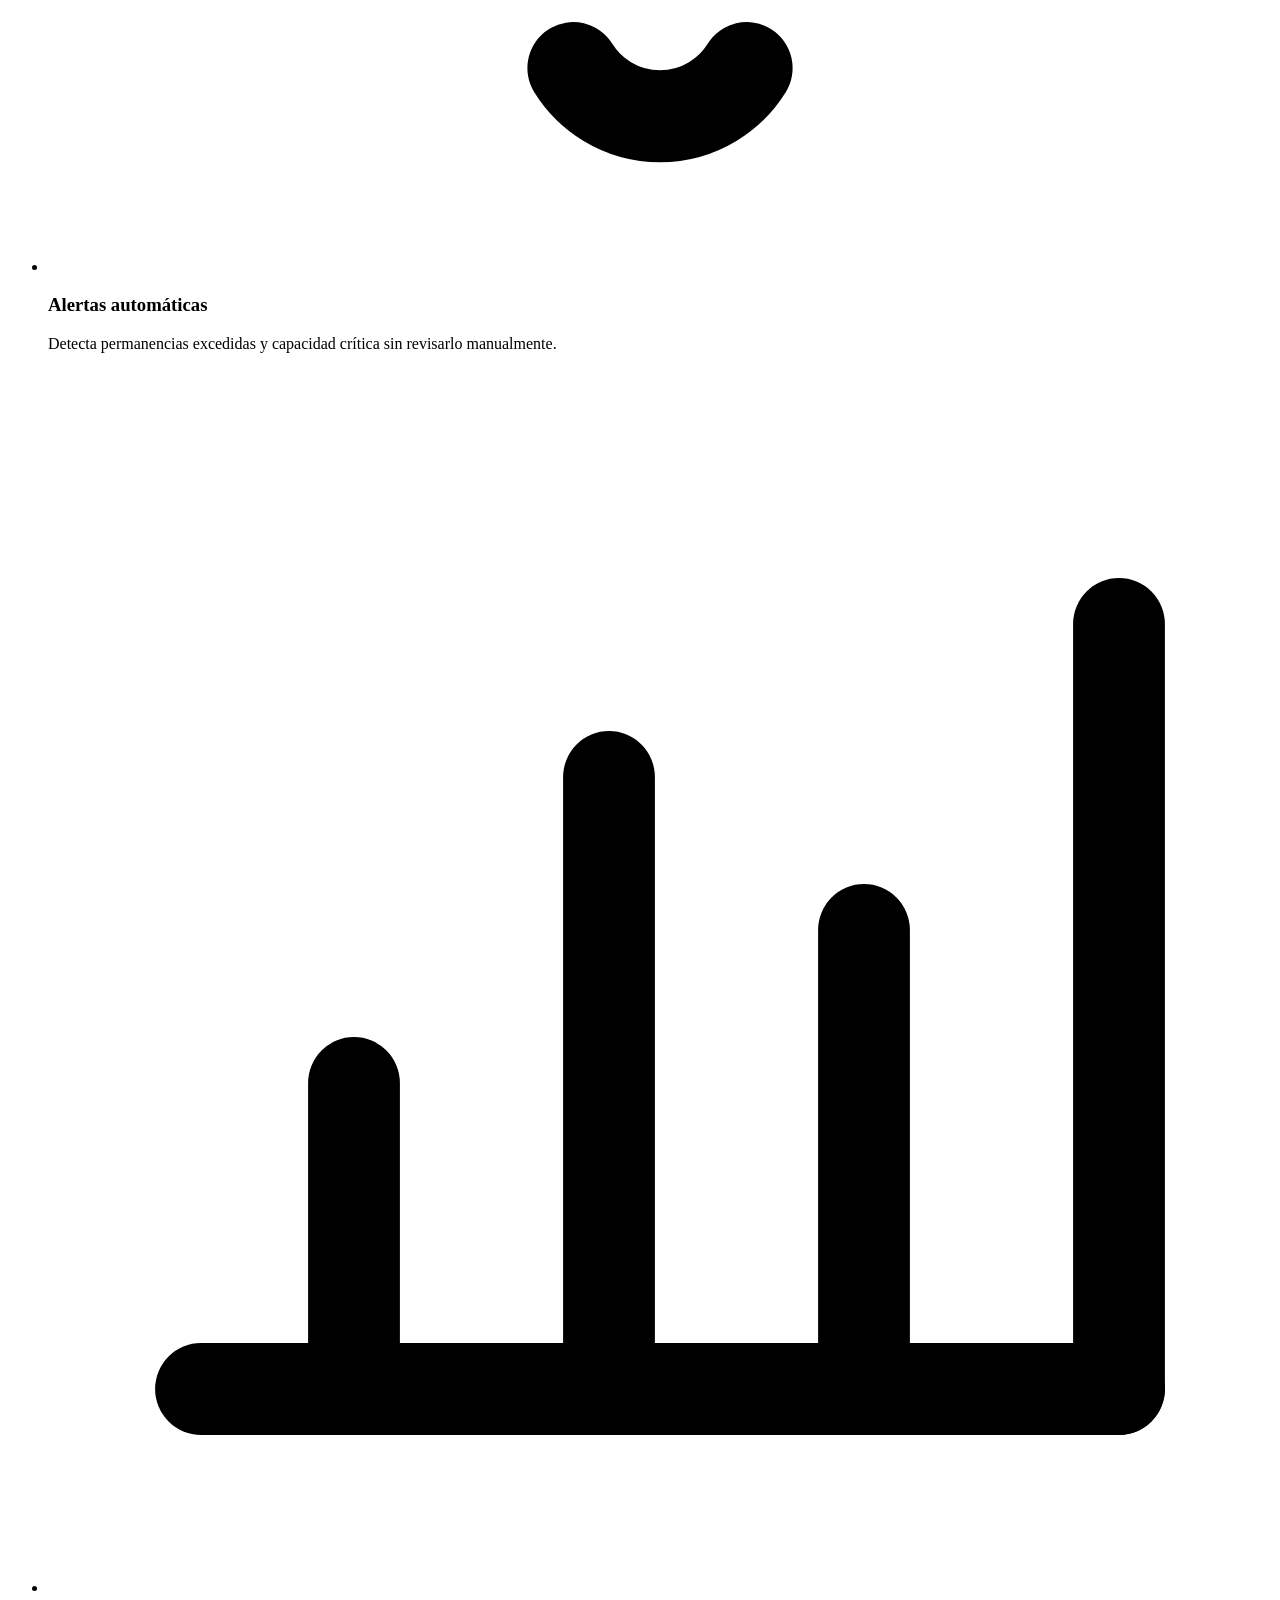
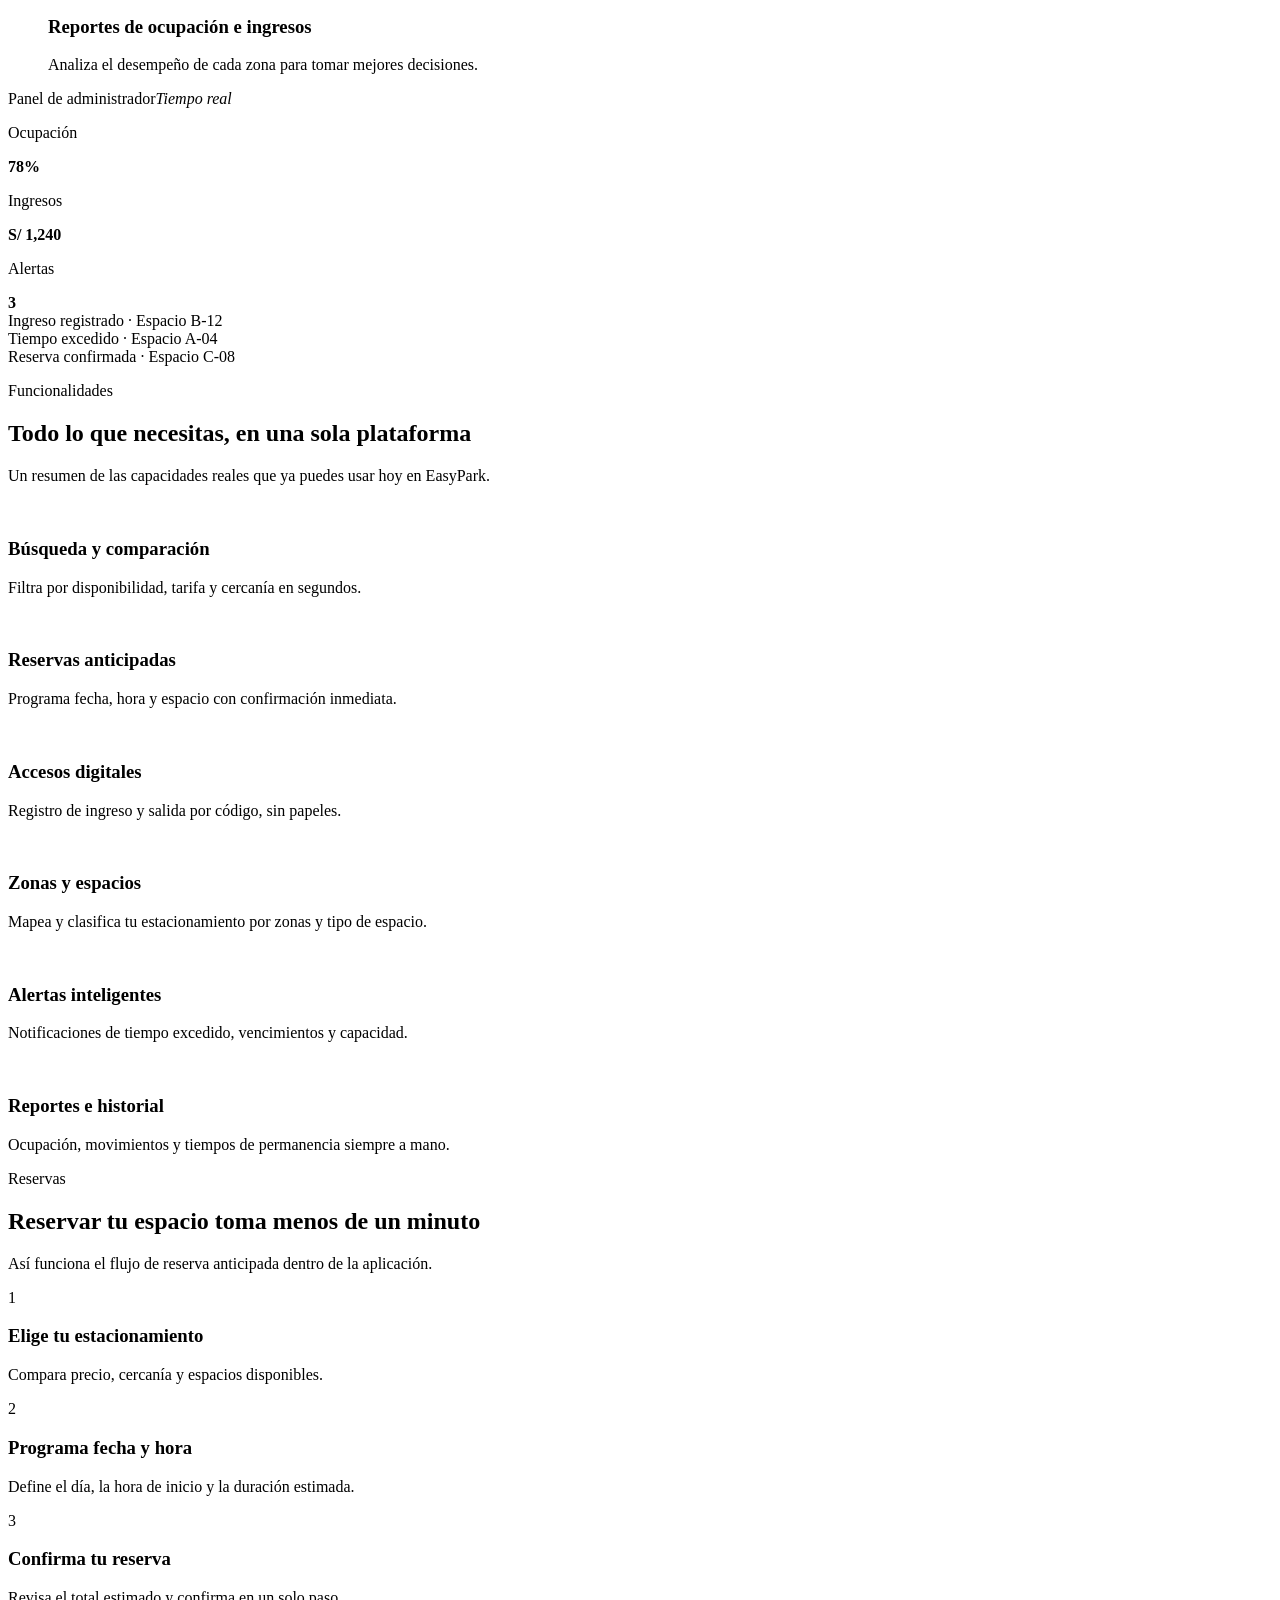
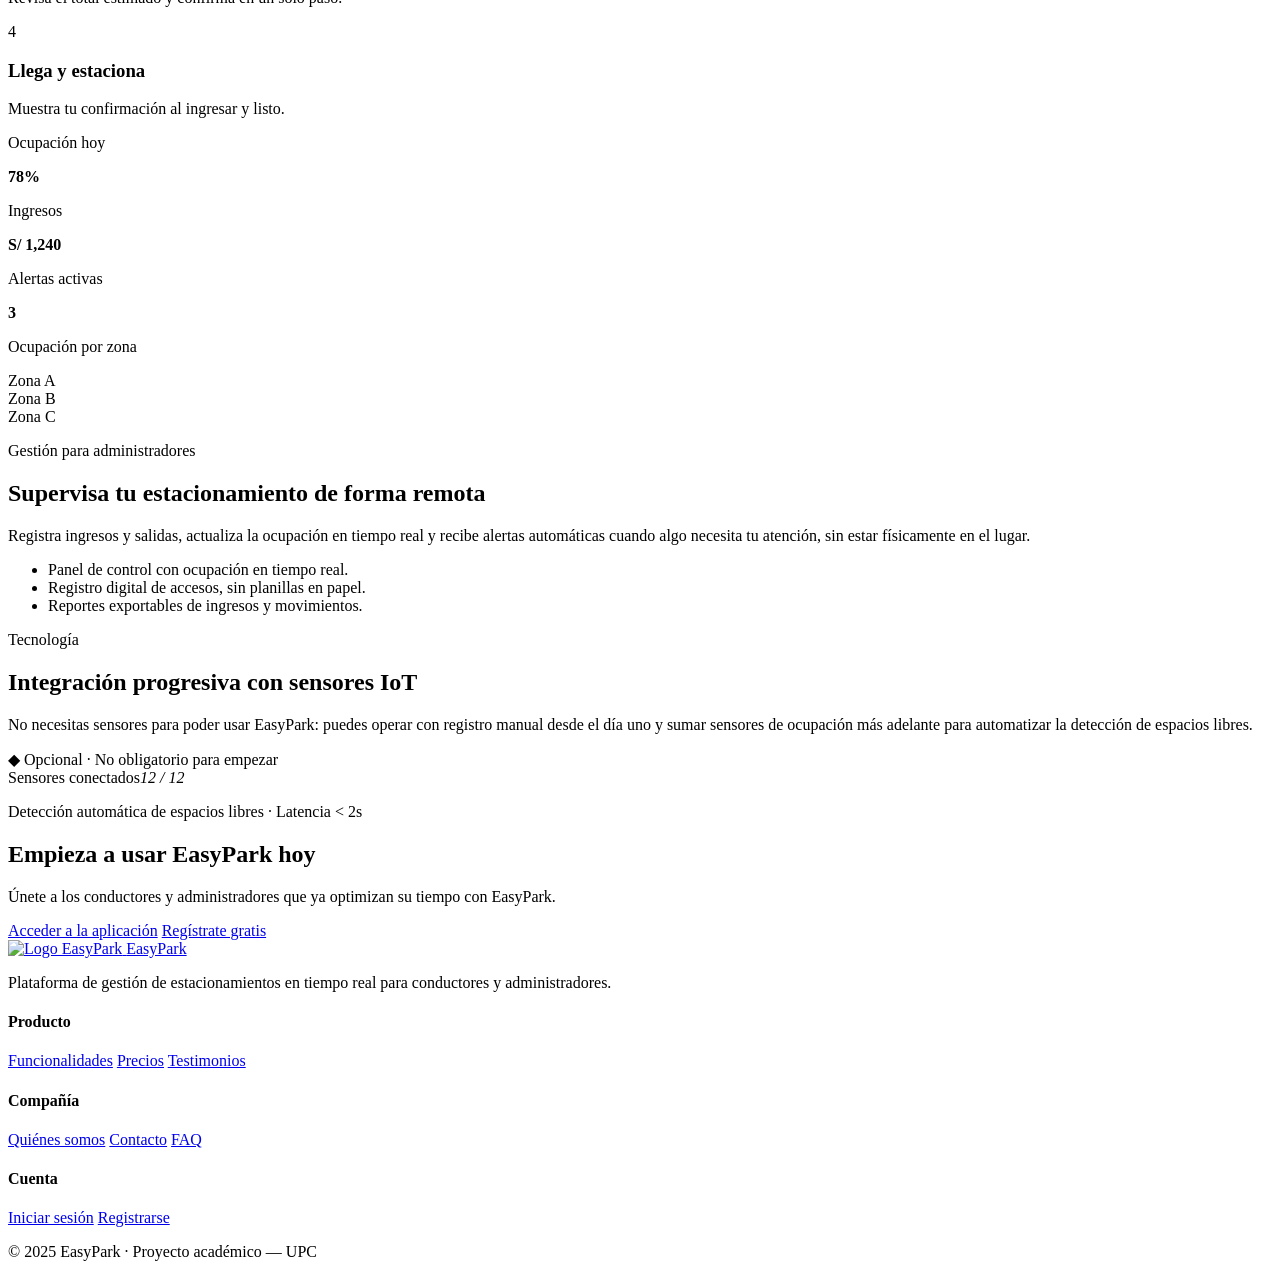
==== commit d5e1792f: "Add CTA final" ====
--- a/index.html
+++ b/index.html
@@ -341,8 +341,25 @@
     <!-- ====================== PRECIOS ====================== -->
     <!-- ====================== FAQ ====================== -->
     <!-- ====================== CONTACTO ====================== -->
+    
+    
     <!-- ====================== CTA FINAL ====================== -->
-
+    <section class="cta">
+        <div class="container cta-inner reveal">
+            <h2>Empieza a usar EasyPark hoy</h2>
+            <p>Únete a los conductores y administradores que ya optimizan su tiempo con EasyPark.</p>
+            <div class="cta-buttons">
+                <a href="#hero" class="btn btn-white btn-lg">Acceder a la aplicación</a>
+                <a href="#precios" class="btn btn-outline-light btn-lg">Regístrate gratis</a>
+            </div>
+        </div>
+    </section>
+
+</main>
+
+    
+    
+    
     <!-- ====================== FOOTER ====================== -->
     <footer class="footer">
         <div class="container footer-grid">
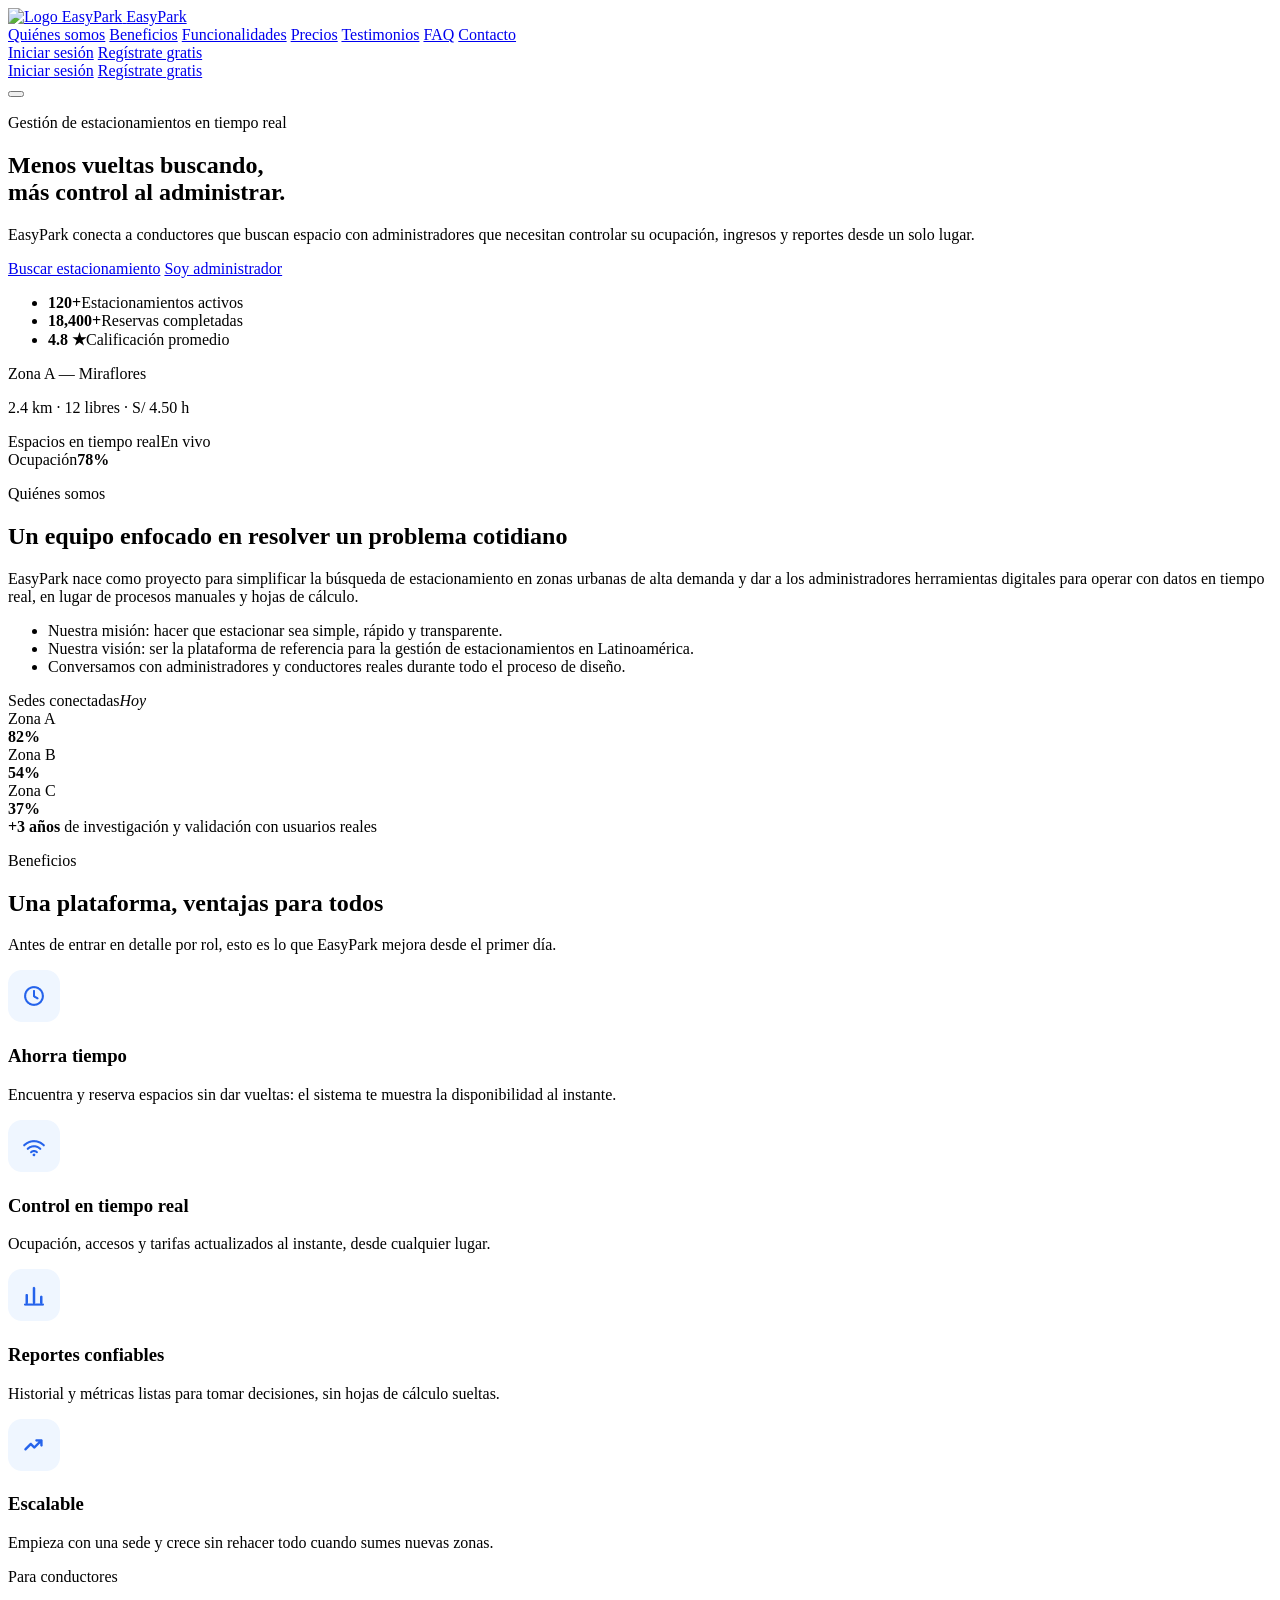
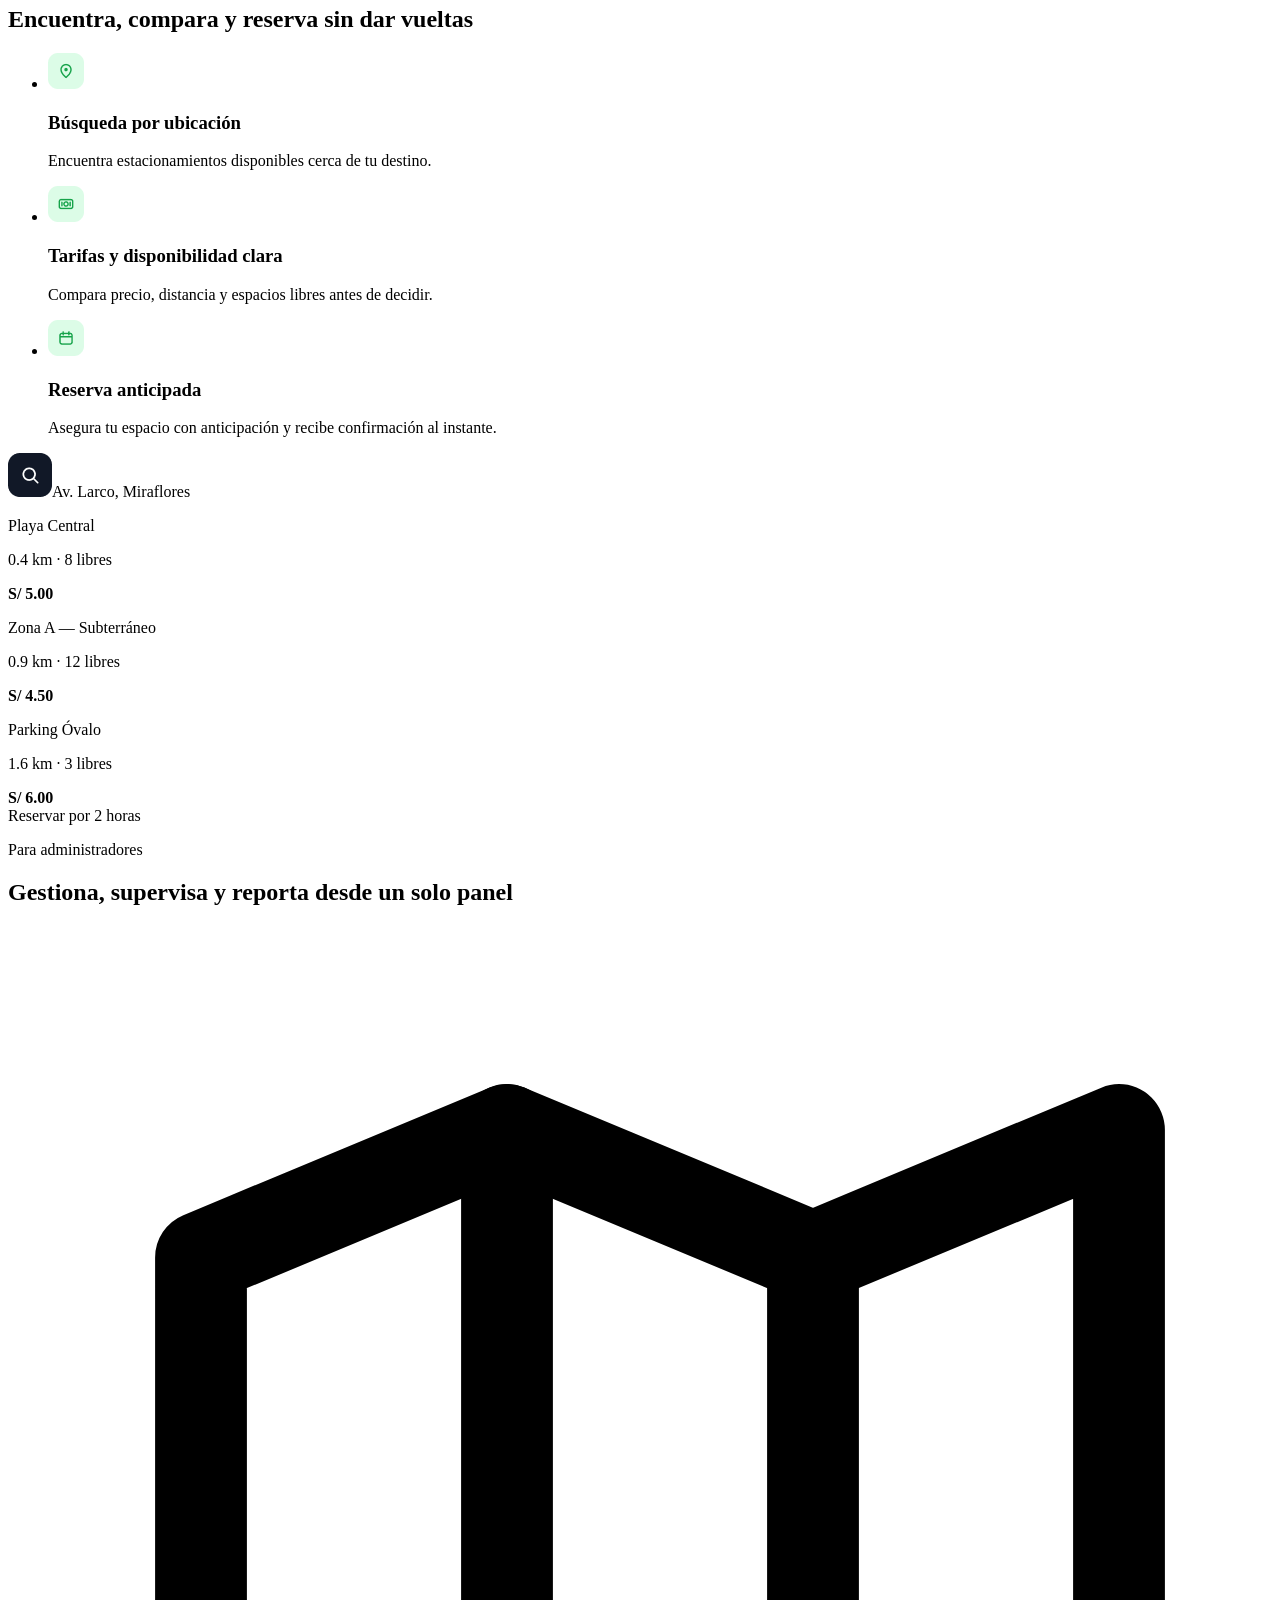
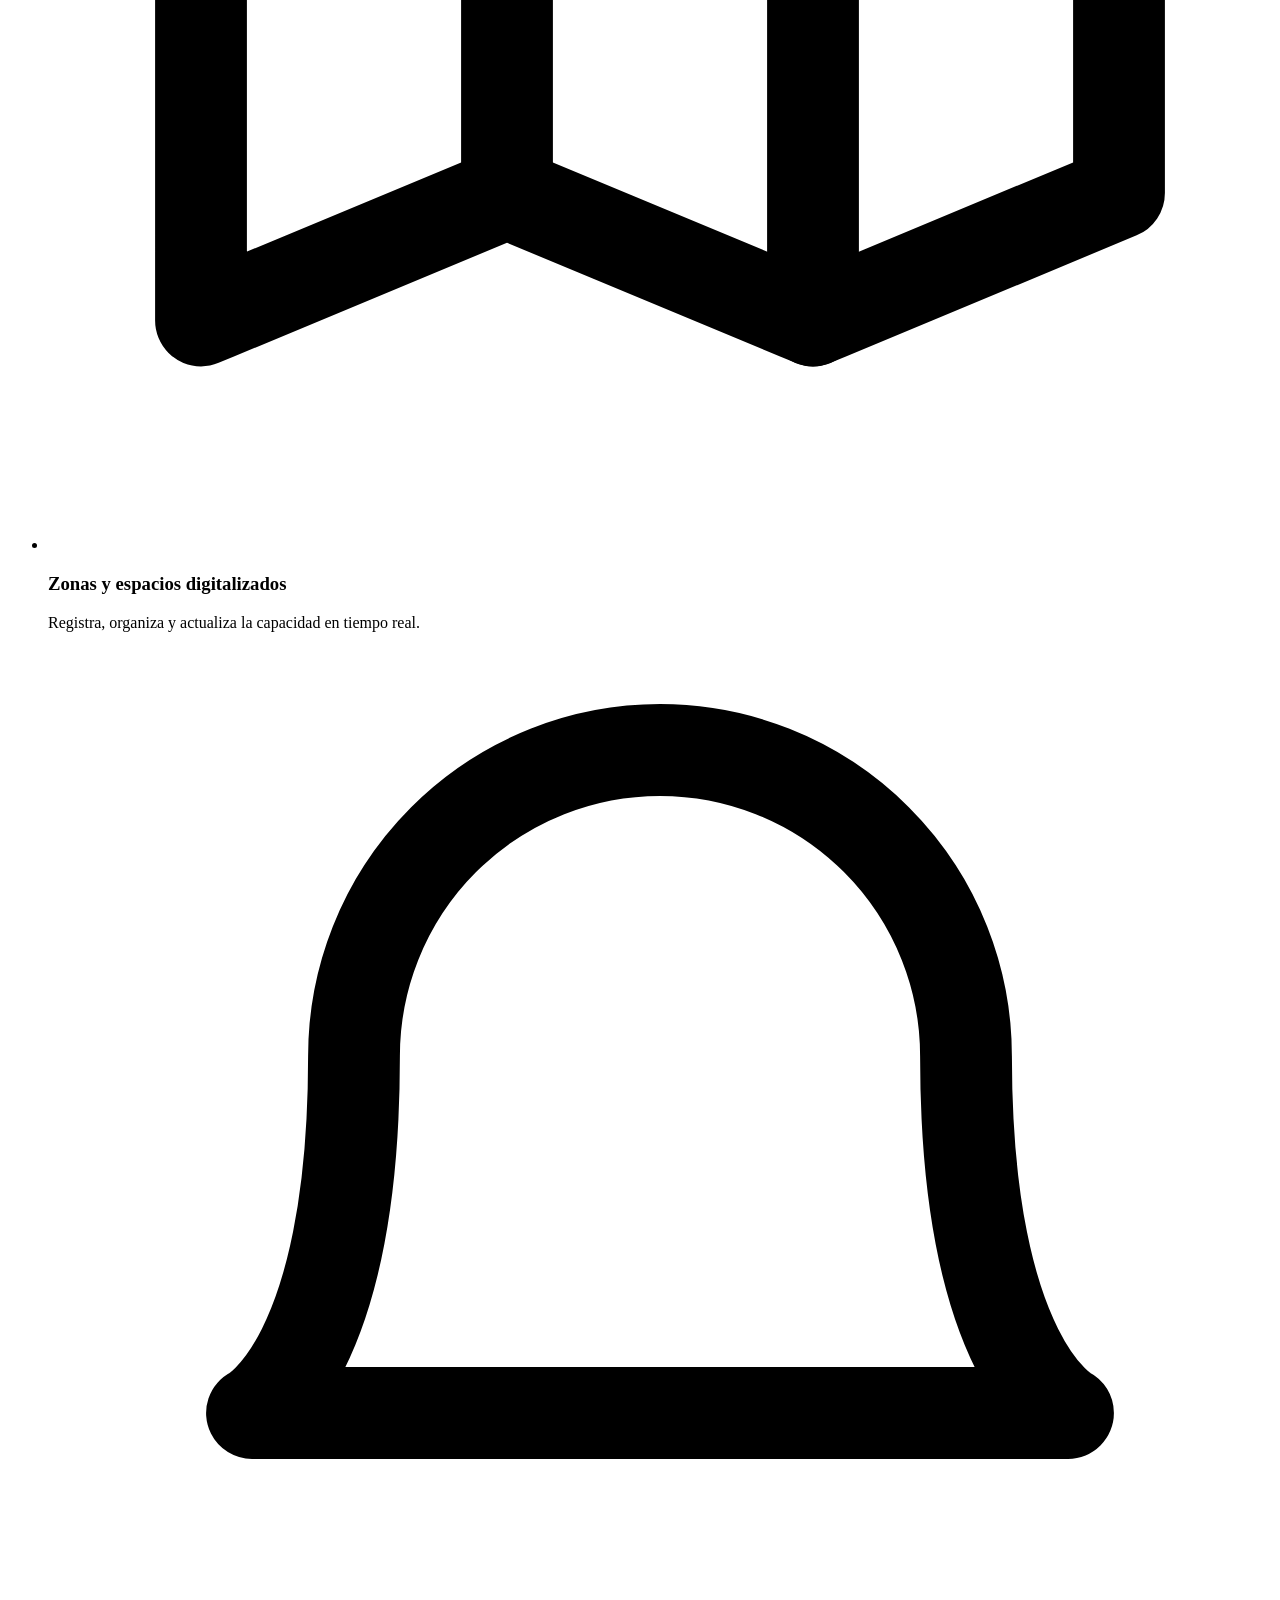
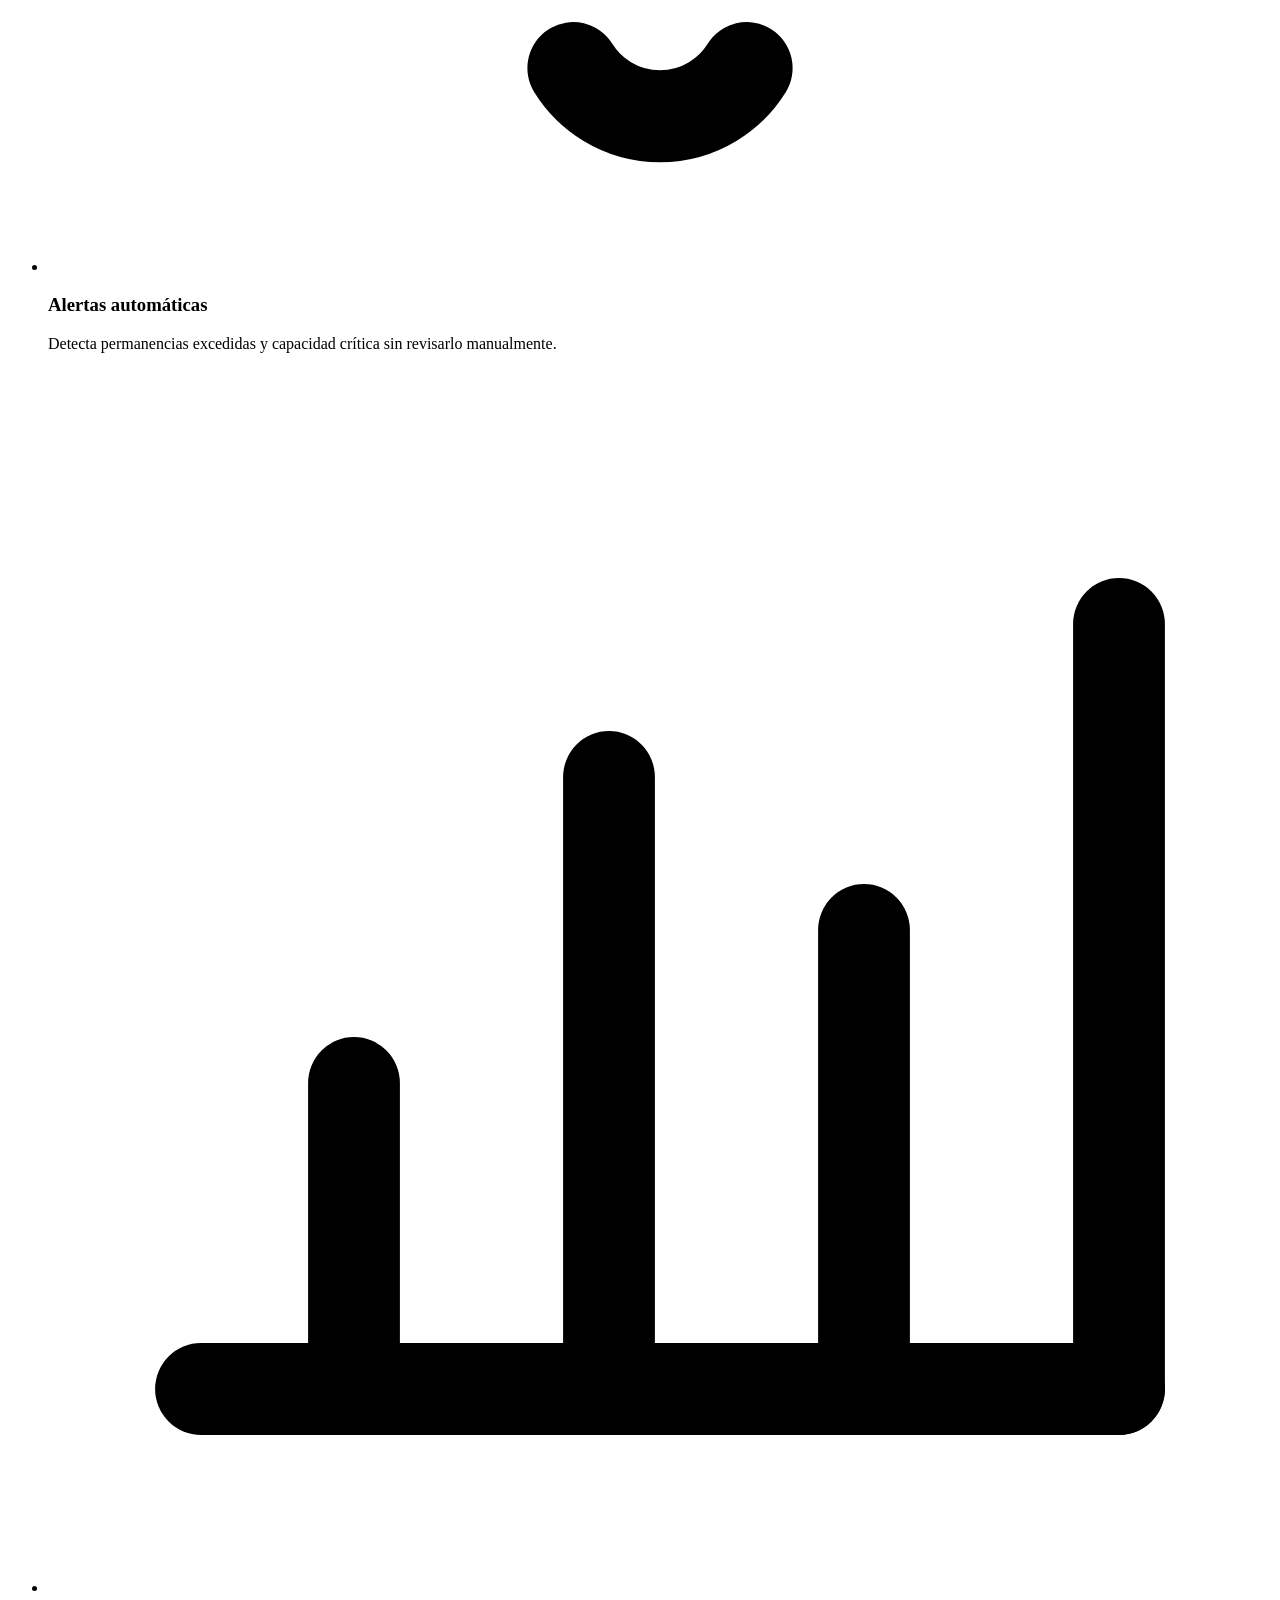
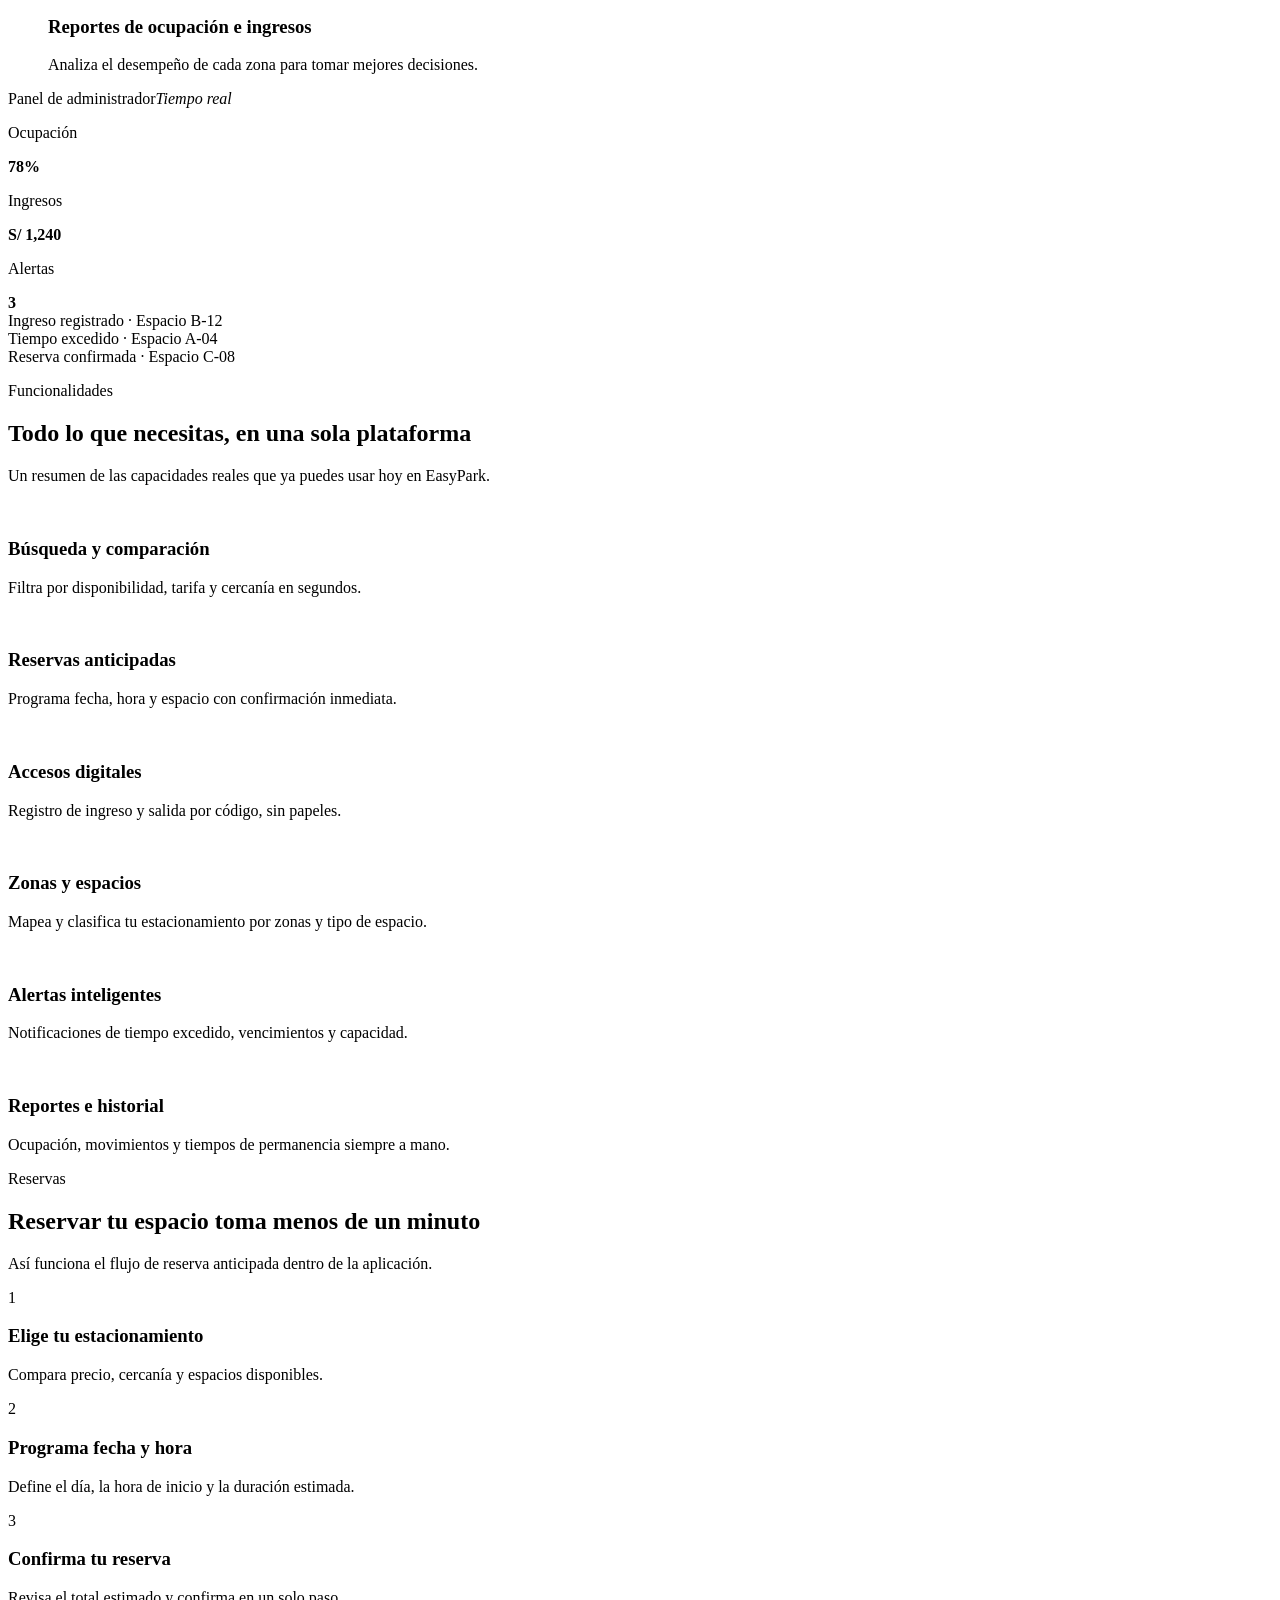
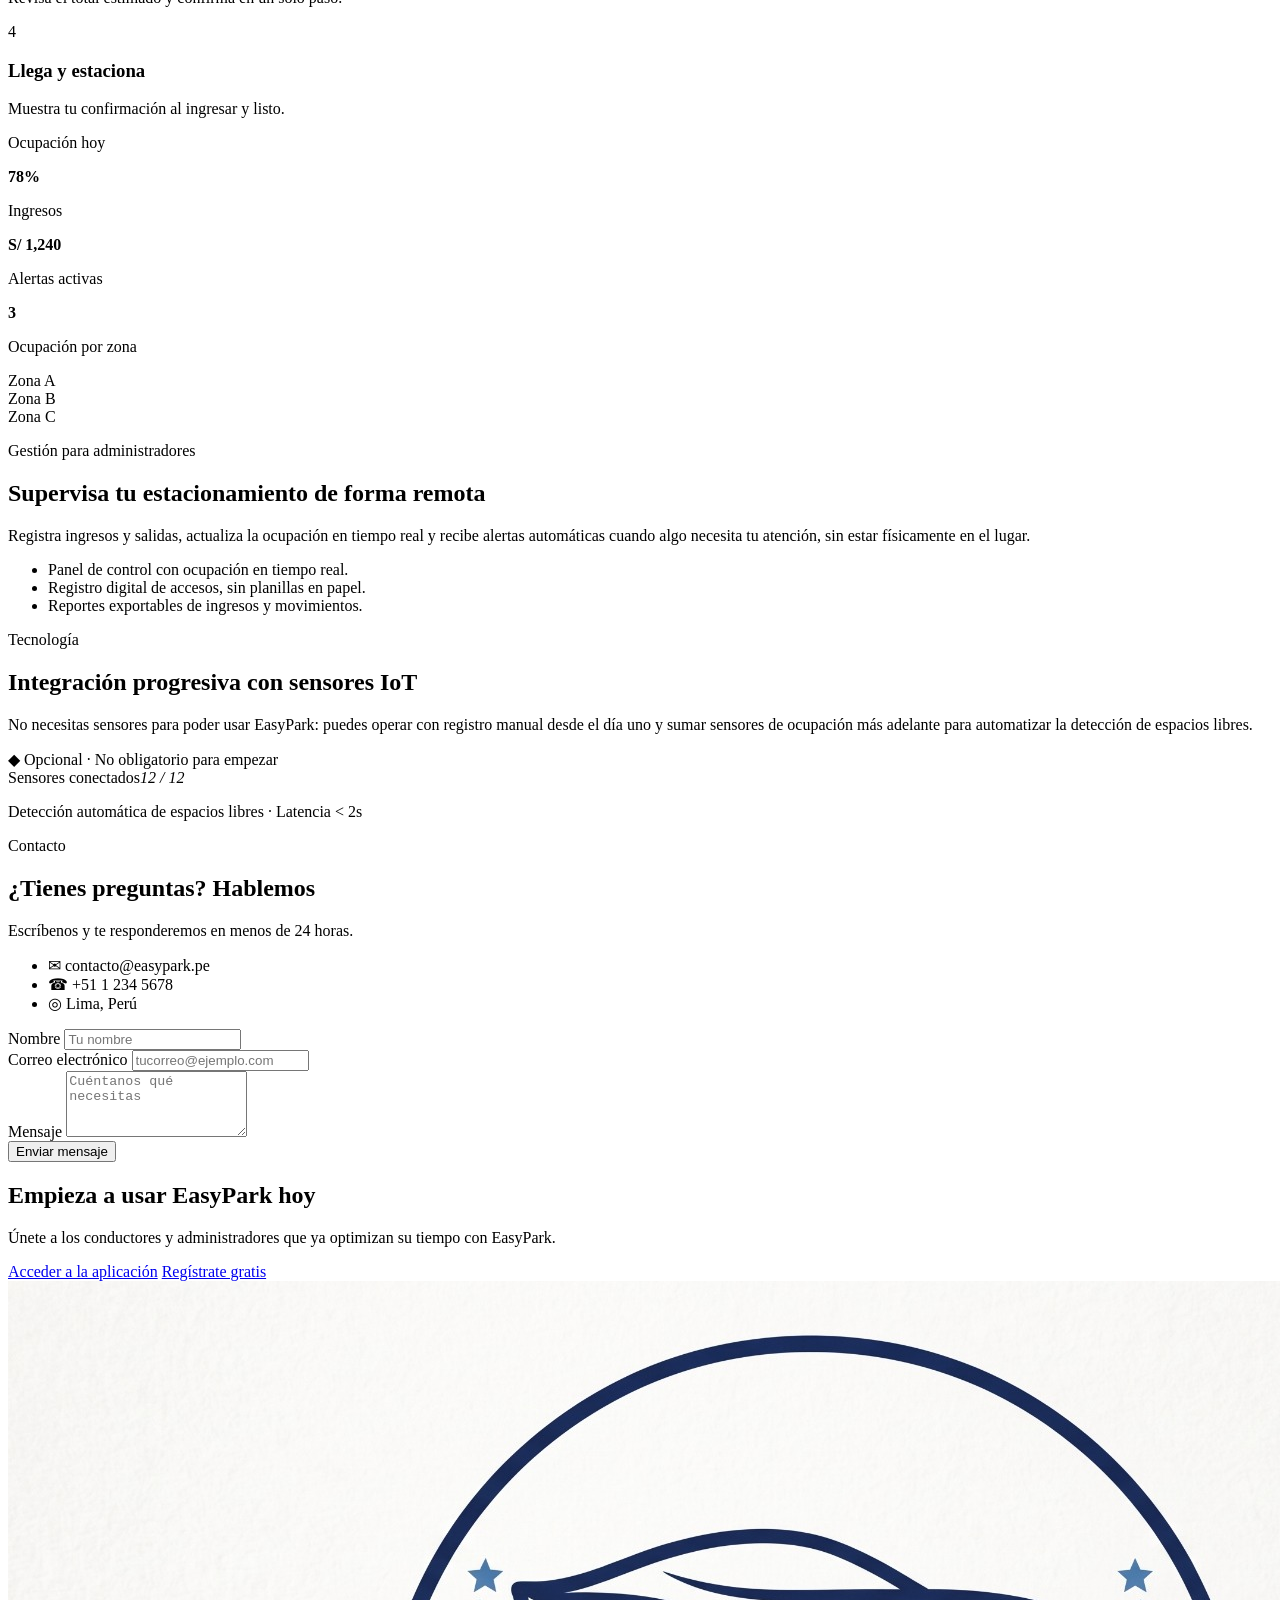
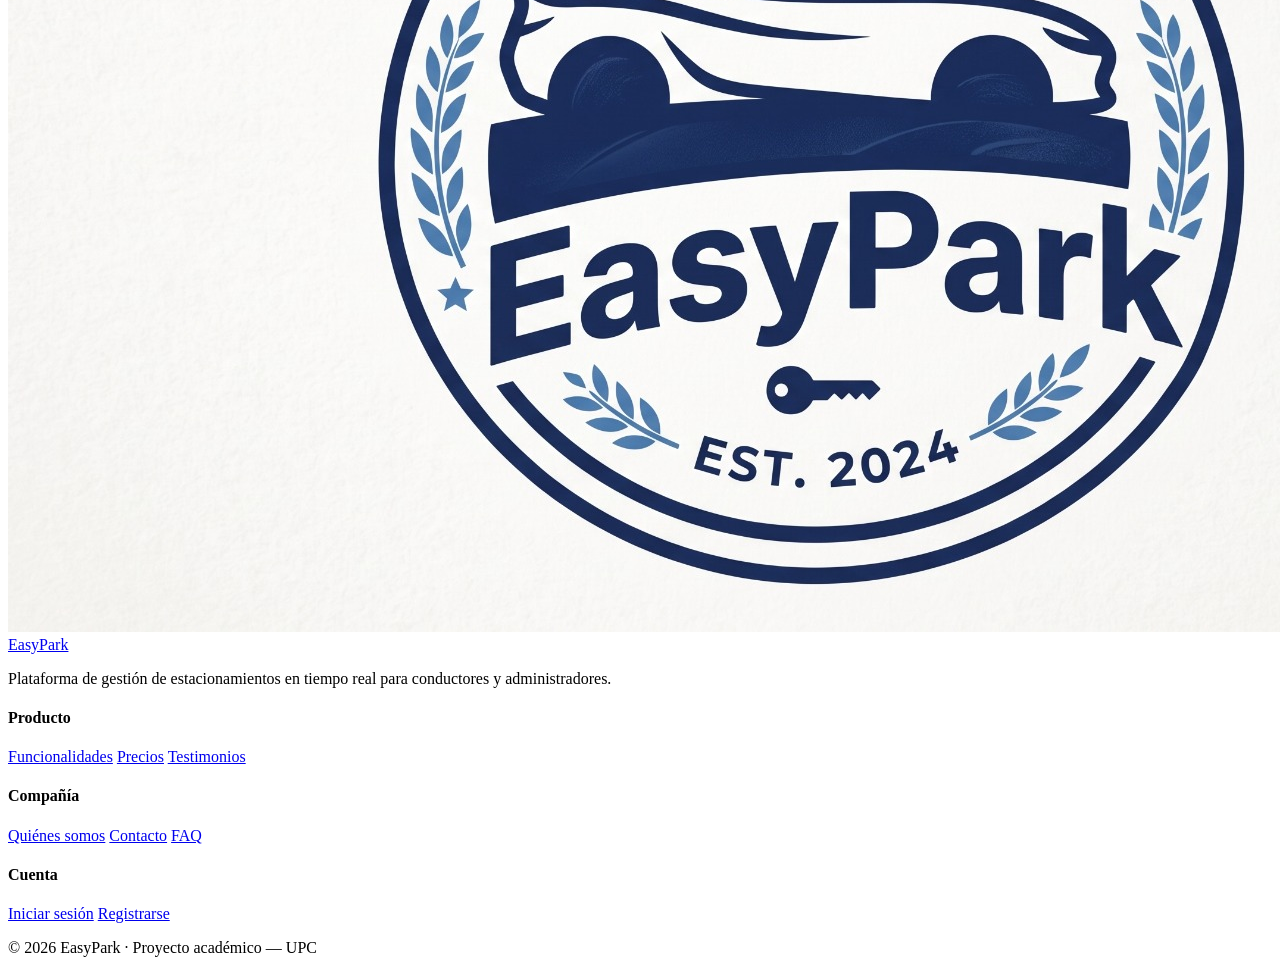
==== commit f9f9d002: "Add Contacto" ====
--- a/index.html
+++ b/index.html
@@ -341,7 +341,40 @@
     <!-- ====================== PRECIOS ====================== -->
     <!-- ====================== FAQ ====================== -->
     <!-- ====================== CONTACTO ====================== -->
-    
+    <section class="section section--soft" id="contacto">
+        <div class="container split">
+            <div class="reveal">
+                <p class="eyebrow">Contacto</p>
+                <h2>¿Tienes preguntas? Hablemos</h2>
+                <p class="muted">Escríbenos y te responderemos en menos de 24 horas.</p>
+                <ul class="contact-list">
+                    <li><span>✉</span> contacto@easypark.pe</li>
+                    <li><span>☎</span> +51 1 234 5678</li>
+                    <li><span>◎</span> Lima, Perú</li>
+                </ul>
+            </div>
+
+            <form class="form reveal" id="contactForm" novalidate>
+                <div class="field">
+                    <label for="nombre">Nombre</label>
+                    <input type="text" id="nombre" name="nombre" placeholder="Tu nombre" required>
+                    <small class="error"></small>
+                </div>
+                <div class="field">
+                    <label for="correo">Correo electrónico</label>
+                    <input type="email" id="correo" name="correo" placeholder="tucorreo@ejemplo.com" required>
+                    <small class="error"></small>
+                </div>
+                <div class="field">
+                    <label for="mensaje">Mensaje</label>
+                    <textarea id="mensaje" name="mensaje" rows="4" placeholder="Cuéntanos qué necesitas" required></textarea>
+                    <small class="error"></small>
+                </div>
+                <button type="submit" class="btn btn-primary btn-block">Enviar mensaje</button>
+                <p class="form-ok" id="formOk" hidden>¡Gracias! Hemos recibido tu mensaje.</p>
+            </form>
+        </div>
+    </section>    
     
     <!-- ====================== CTA FINAL ====================== -->
     <section class="cta">
@@ -365,7 +398,7 @@
         <div class="container footer-grid">
             <div class="footer-brand">
                 <a href="#hero" class="brand brand--light">
-                    <img src="assets/imgs/easypark.jpeg" alt="Logo EasyPark">
+                    <img src="assets/images/easypark.jpeg" alt="Logo EasyPark">
                     <span>EasyPark</span>
                 </a>
                 <p>Plataforma de gestión de estacionamientos en tiempo real para conductores y administradores.</p>
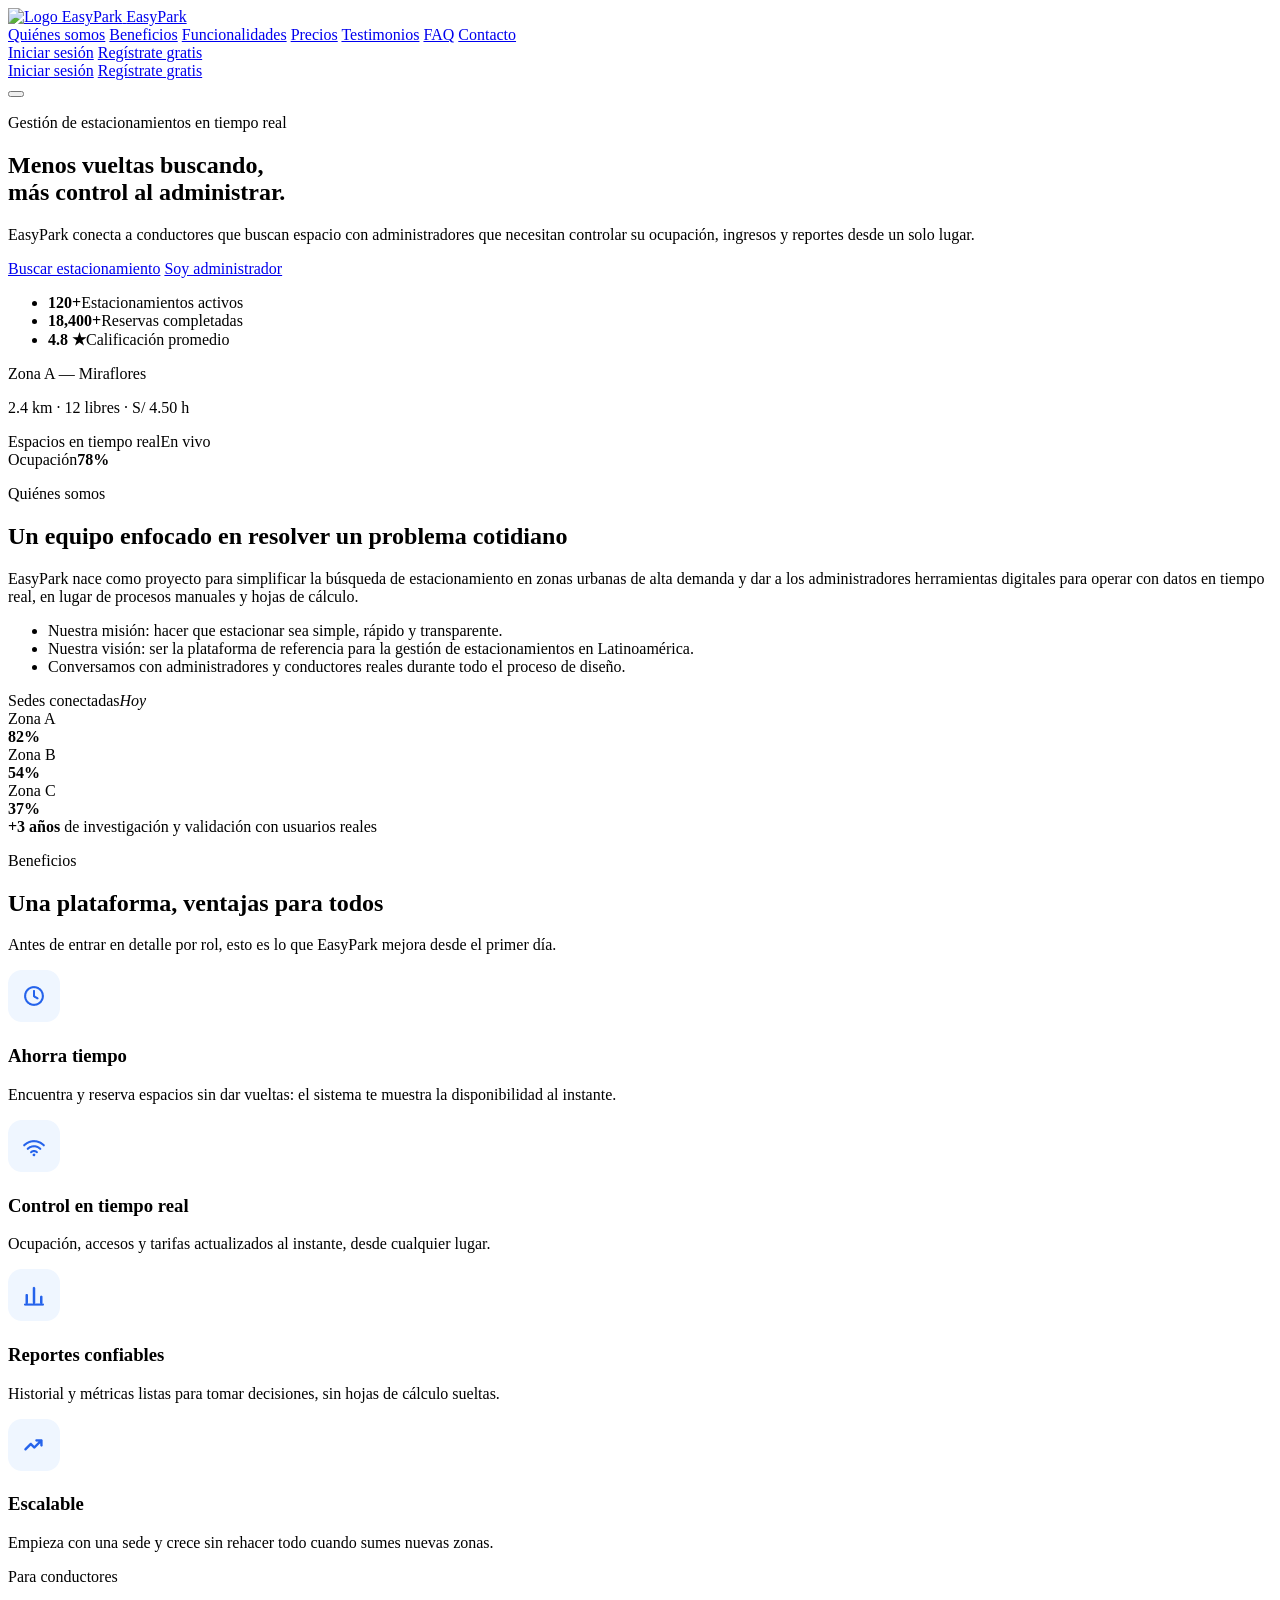
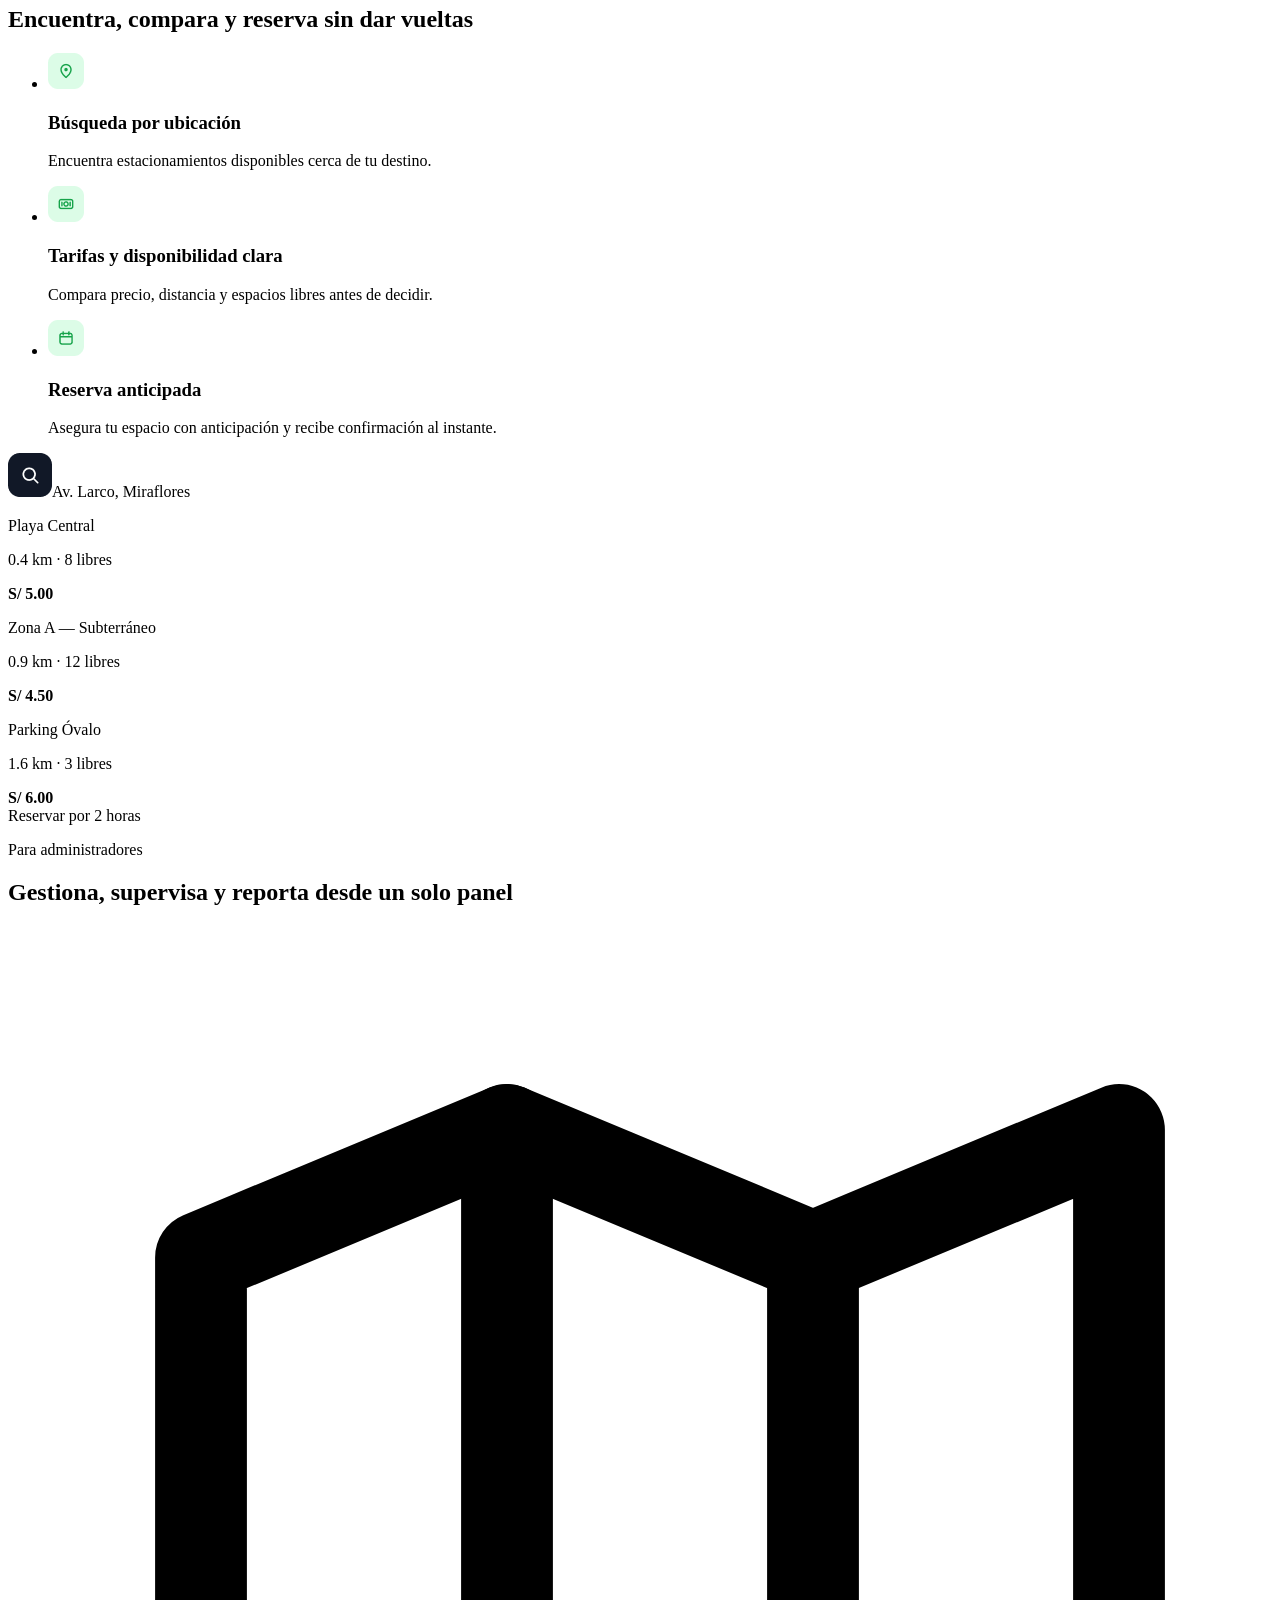
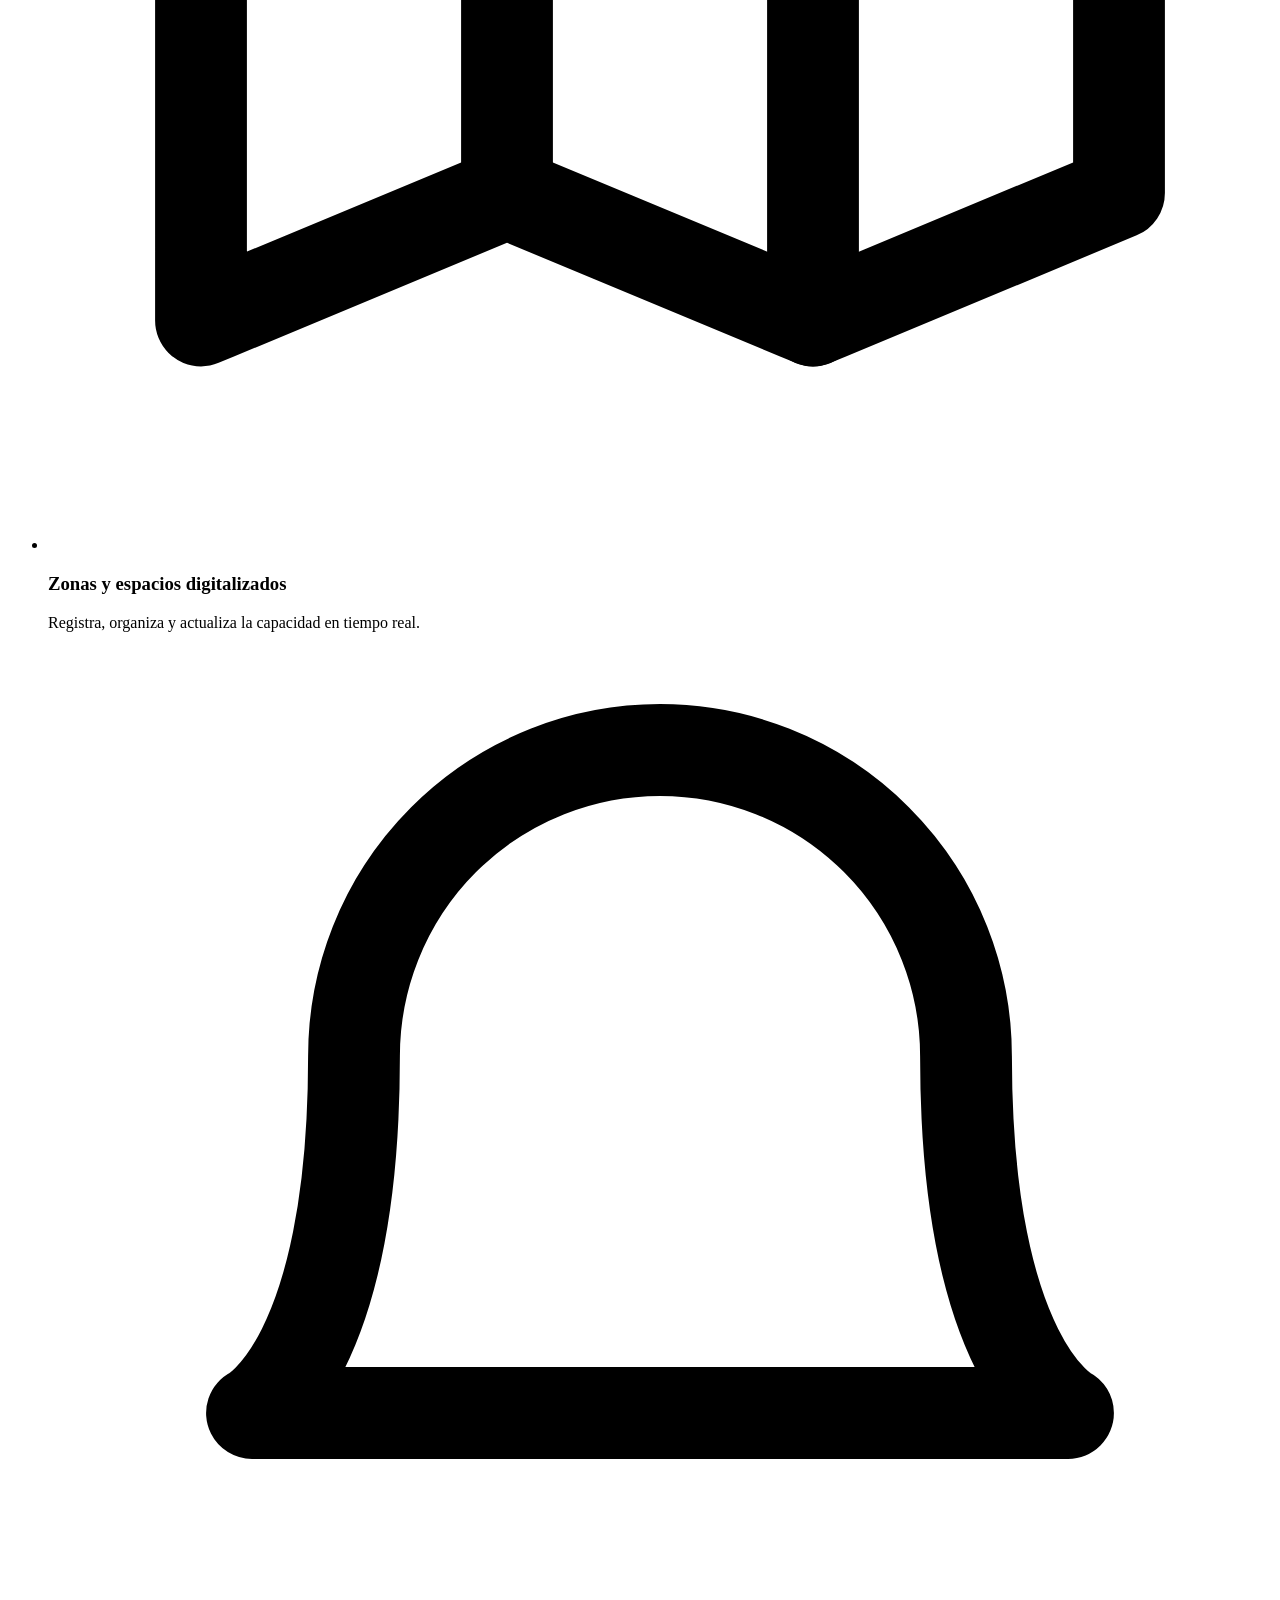
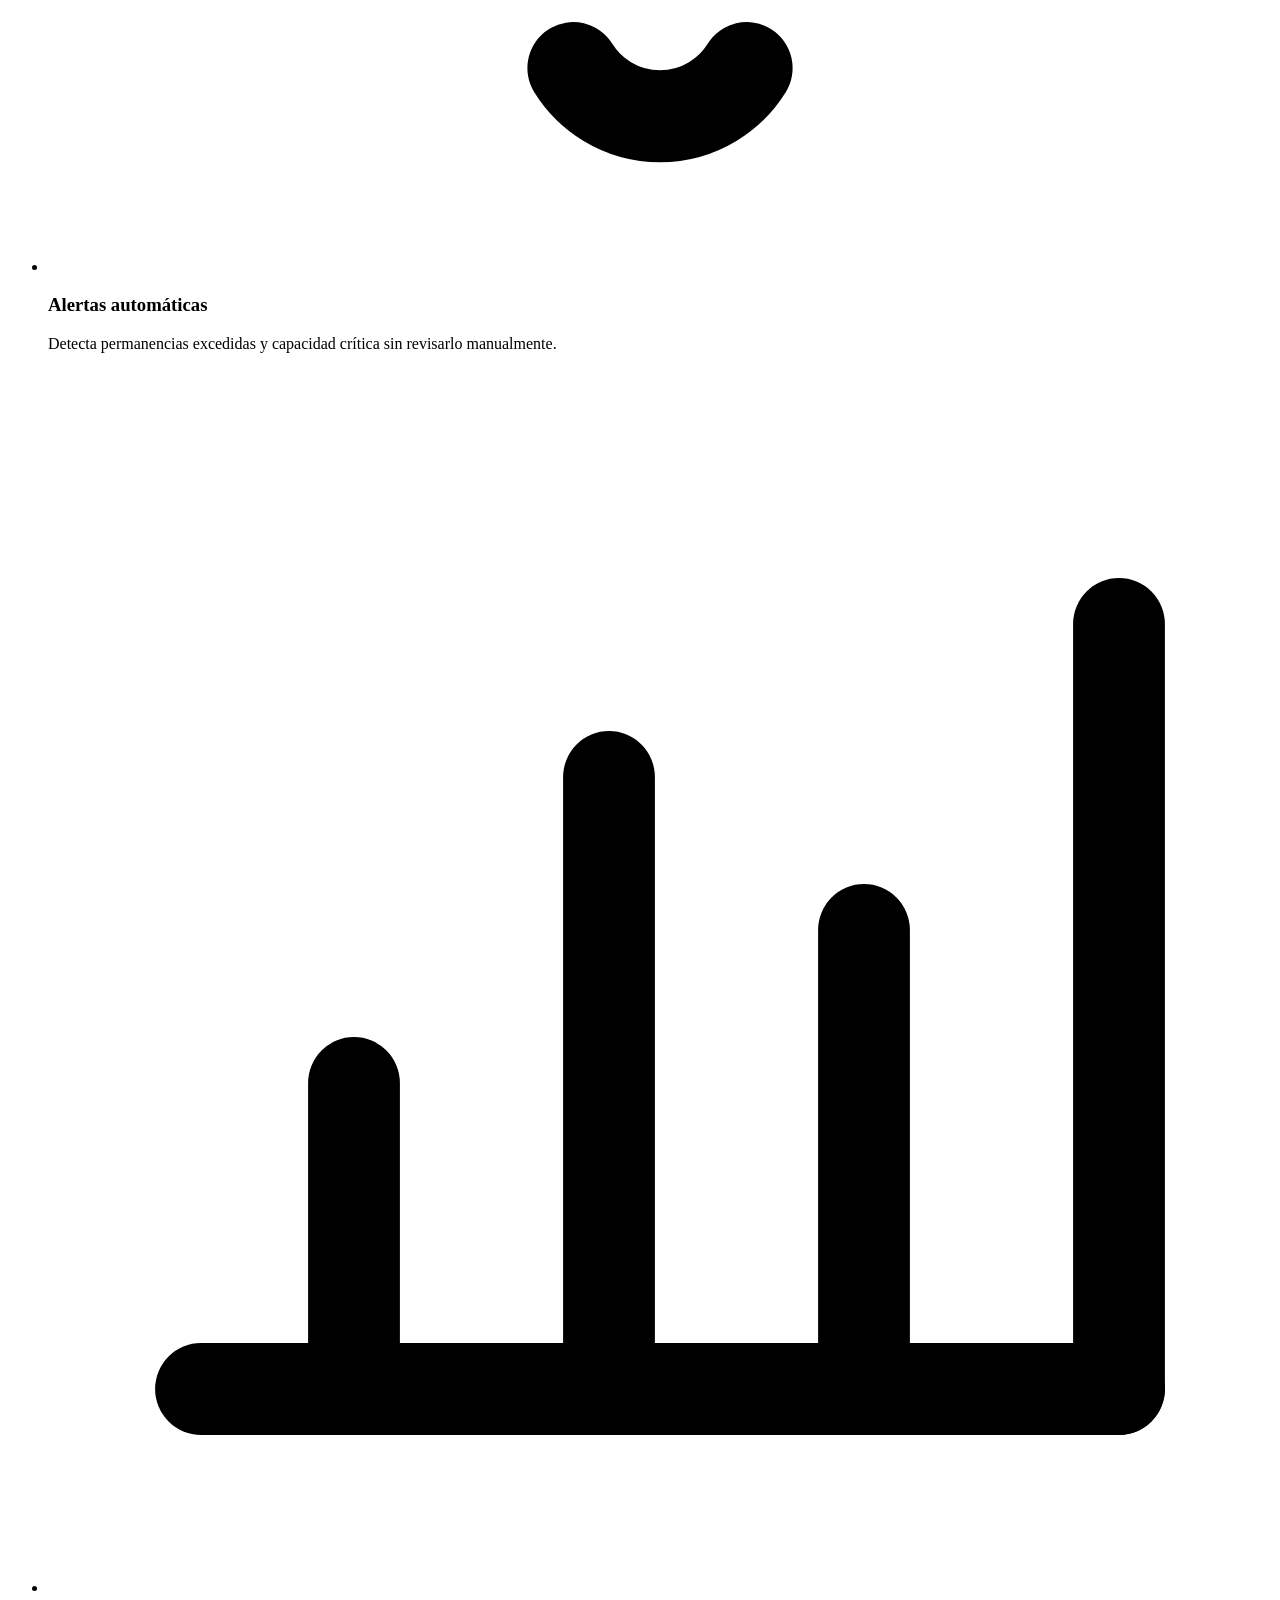
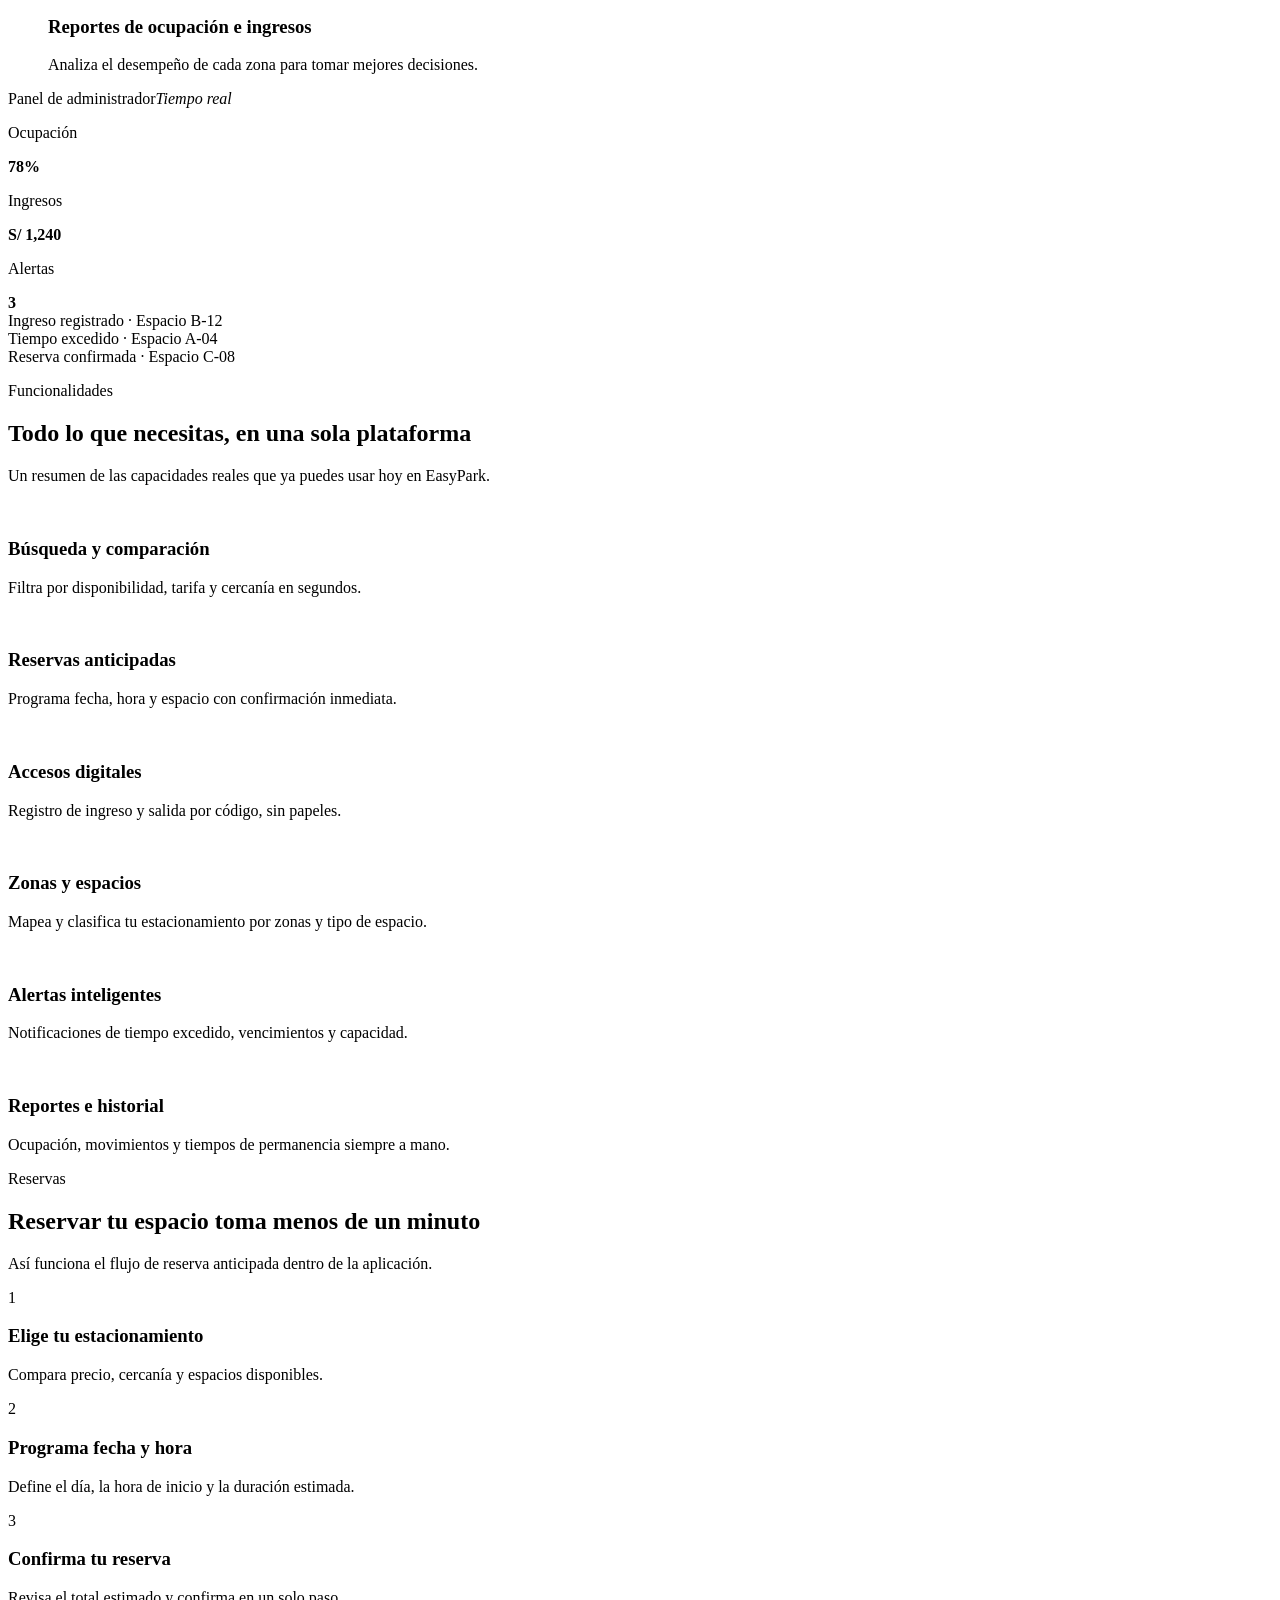
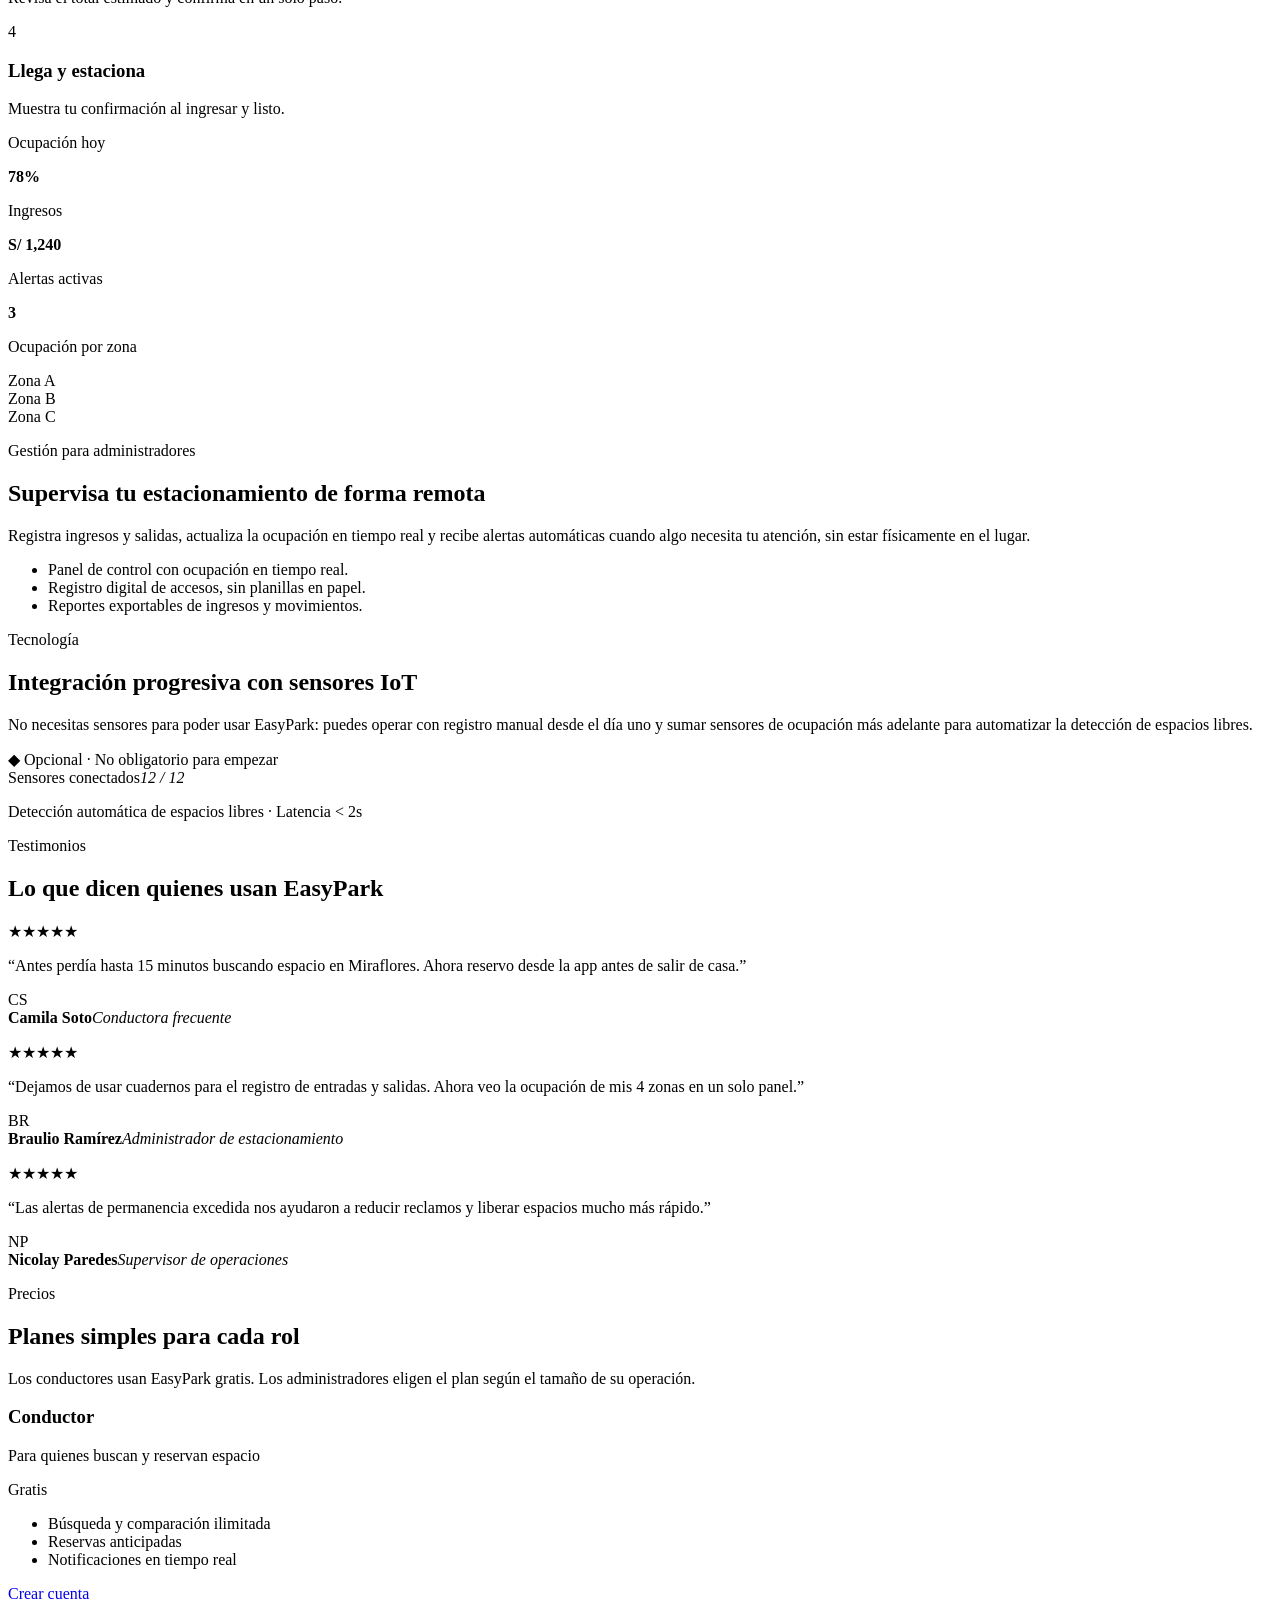
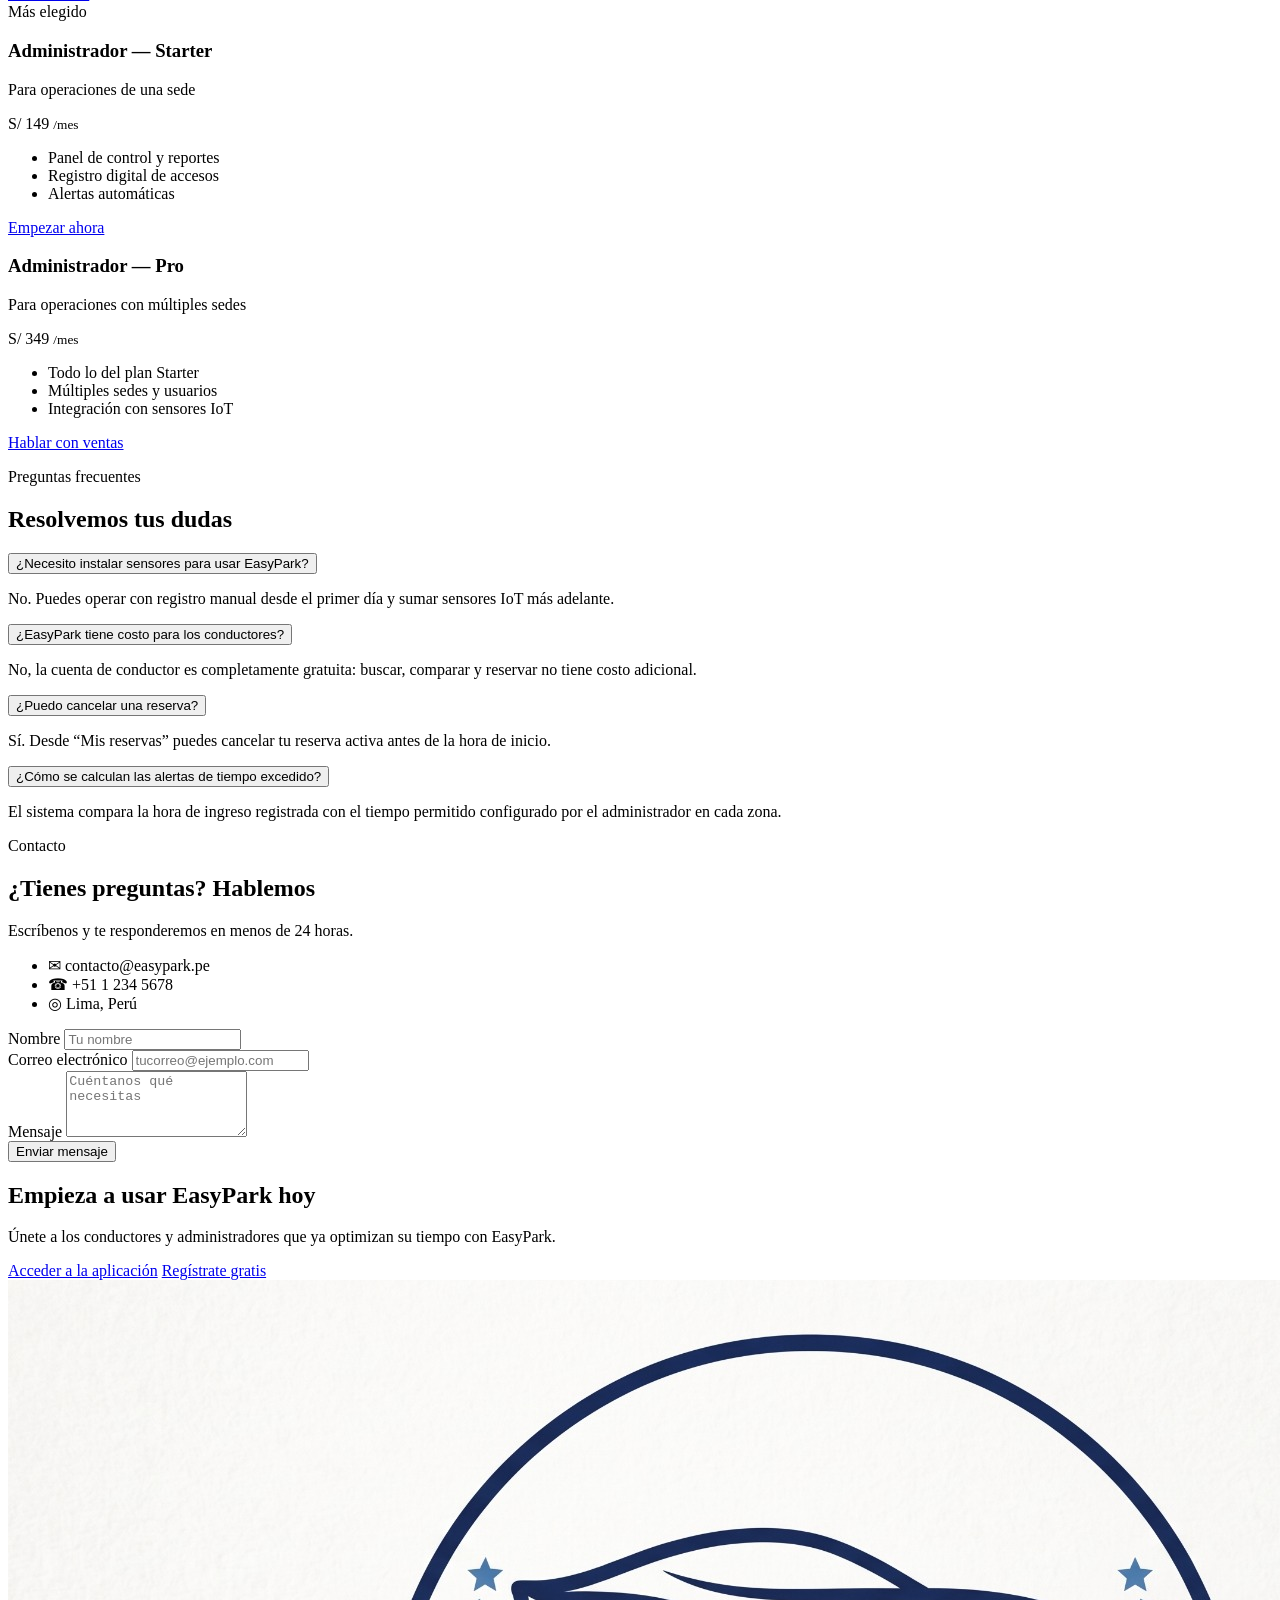
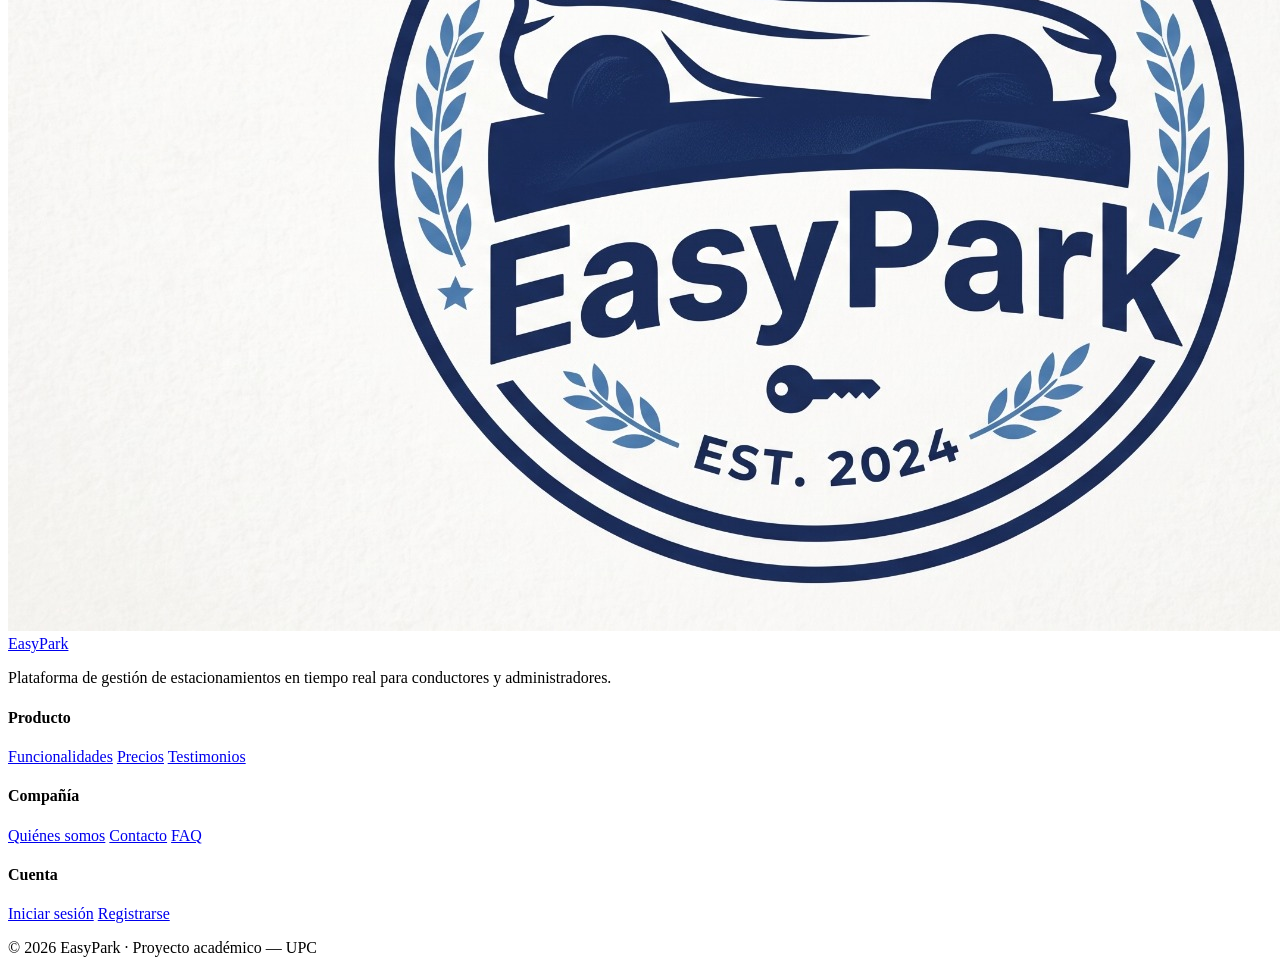
==== commit c0c99402: "Add Testimonios, Precios, Faq" ====
--- a/index.html
+++ b/index.html
@@ -338,8 +338,114 @@
 </section>
 
     <!-- ====================== TESTIMONIOS ====================== -->
+    <section class="section" id="testimonios">
+        <div class="container">
+            <div class="section-head reveal">
+                <p class="eyebrow center">Testimonios</p>
+                <h2>Lo que dicen quienes usan EasyPark</h2>
+            </div>
+
+            <div class="grid grid-3">
+                <article class="quote reveal">
+                    <p class="stars">★★★★★</p>
+                    <p class="quote-text">&ldquo;Antes perdía hasta 15 minutos buscando espacio en Miraflores. Ahora reservo desde la app antes de salir de casa.&rdquo;</p>
+                    <div class="author"><span class="avatar">CS</span><div><strong>Camila Soto</strong><em>Conductora frecuente</em></div></div>
+                </article>
+                <article class="quote reveal">
+                    <p class="stars">★★★★★</p>
+                    <p class="quote-text">&ldquo;Dejamos de usar cuadernos para el registro de entradas y salidas. Ahora veo la ocupación de mis 4 zonas en un solo panel.&rdquo;</p>
+                    <div class="author"><span class="avatar">BR</span><div><strong>Braulio Ramírez</strong><em>Administrador de estacionamiento</em></div></div>
+                </article>
+                <article class="quote reveal">
+                    <p class="stars">★★★★★</p>
+                    <p class="quote-text">&ldquo;Las alertas de permanencia excedida nos ayudaron a reducir reclamos y liberar espacios mucho más rápido.&rdquo;</p>
+                    <div class="author"><span class="avatar">NP</span><div><strong>Nicolay Paredes</strong><em>Supervisor de operaciones</em></div></div>
+                </article>
+            </div>
+        </div>
+    </section>
+
     <!-- ====================== PRECIOS ====================== -->
+    <section class="section section--soft" id="precios">
+        <div class="container">
+            <div class="section-head reveal">
+                <p class="eyebrow center">Precios</p>
+                <h2>Planes simples para cada rol</h2>
+                <p class="muted">Los conductores usan EasyPark gratis. Los administradores eligen el plan según el tamaño de su operación.</p>
+            </div>
+
+            <div class="grid grid-3 pricing">
+                <article class="plan reveal">
+                    <h3>Conductor</h3>
+                    <p class="plan-desc">Para quienes buscan y reservan espacio</p>
+                    <p class="price">Gratis</p>
+                    <ul class="plan-list">
+                        <li>Búsqueda y comparación ilimitada</li>
+                        <li>Reservas anticipadas</li>
+                        <li>Notificaciones en tiempo real</li>
+                    </ul>
+                    <a href="#contacto" class="btn btn-outline btn-block">Crear cuenta</a>
+                </article>
+
+                <article class="plan plan--featured reveal">
+                    <span class="badge">Más elegido</span>
+                    <h3>Administrador — Starter</h3>
+                    <p class="plan-desc">Para operaciones de una sede</p>
+                    <p class="price">S/ 149 <small>/mes</small></p>
+                    <ul class="plan-list">
+                        <li>Panel de control y reportes</li>
+                        <li>Registro digital de accesos</li>
+                        <li>Alertas automáticas</li>
+                    </ul>
+                    <a href="#contacto" class="btn btn-primary btn-block">Empezar ahora</a>
+                </article>
+
+                <article class="plan reveal">
+                    <h3>Administrador — Pro</h3>
+                    <p class="plan-desc">Para operaciones con múltiples sedes</p>
+                    <p class="price">S/ 349 <small>/mes</small></p>
+                    <ul class="plan-list">
+                        <li>Todo lo del plan Starter</li>
+                        <li>Múltiples sedes y usuarios</li>
+                        <li>Integración con sensores IoT</li>
+                    </ul>
+                    <a href="#contacto" class="btn btn-outline btn-block">Hablar con ventas</a>
+                </article>
+            </div>
+        </div>
+    </section>
+
     <!-- ====================== FAQ ====================== -->
+    <section class="section" id="faq">
+        <div class="container container--narrow">
+            <div class="section-head reveal">
+                <p class="eyebrow center">Preguntas frecuentes</p>
+                <h2>Resolvemos tus dudas</h2>
+            </div>
+
+            <div class="faq">
+                <div class="faq-item reveal">
+                    <button class="faq-q" type="button" aria-expanded="false">¿Necesito instalar sensores para usar EasyPark?<i></i></button>
+                    <div class="faq-a"><p>No. Puedes operar con registro manual desde el primer día y sumar sensores IoT más adelante.</p></div>
+                </div>
+                <div class="faq-item reveal">
+                    <button class="faq-q" type="button" aria-expanded="false">¿EasyPark tiene costo para los conductores?<i></i></button>
+                    <div class="faq-a"><p>No, la cuenta de conductor es completamente gratuita: buscar, comparar y reservar no tiene costo adicional.</p></div>
+                </div>
+                <div class="faq-item reveal">
+                    <button class="faq-q" type="button" aria-expanded="false">¿Puedo cancelar una reserva?<i></i></button>
+                    <div class="faq-a"><p>Sí. Desde &ldquo;Mis reservas&rdquo; puedes cancelar tu reserva activa antes de la hora de inicio.</p></div>
+                </div>
+                <div class="faq-item reveal">
+                    <button class="faq-q" type="button" aria-expanded="false">¿Cómo se calculan las alertas de tiempo excedido?<i></i></button>
+                    <div class="faq-a"><p>El sistema compara la hora de ingreso registrada con el tiempo permitido configurado por el administrador en cada zona.</p></div>
+                </div>
+            </div>
+        </div>
+    </section>
+    
+    
+    
     <!-- ====================== CONTACTO ====================== -->
     <section class="section section--soft" id="contacto">
         <div class="container split">
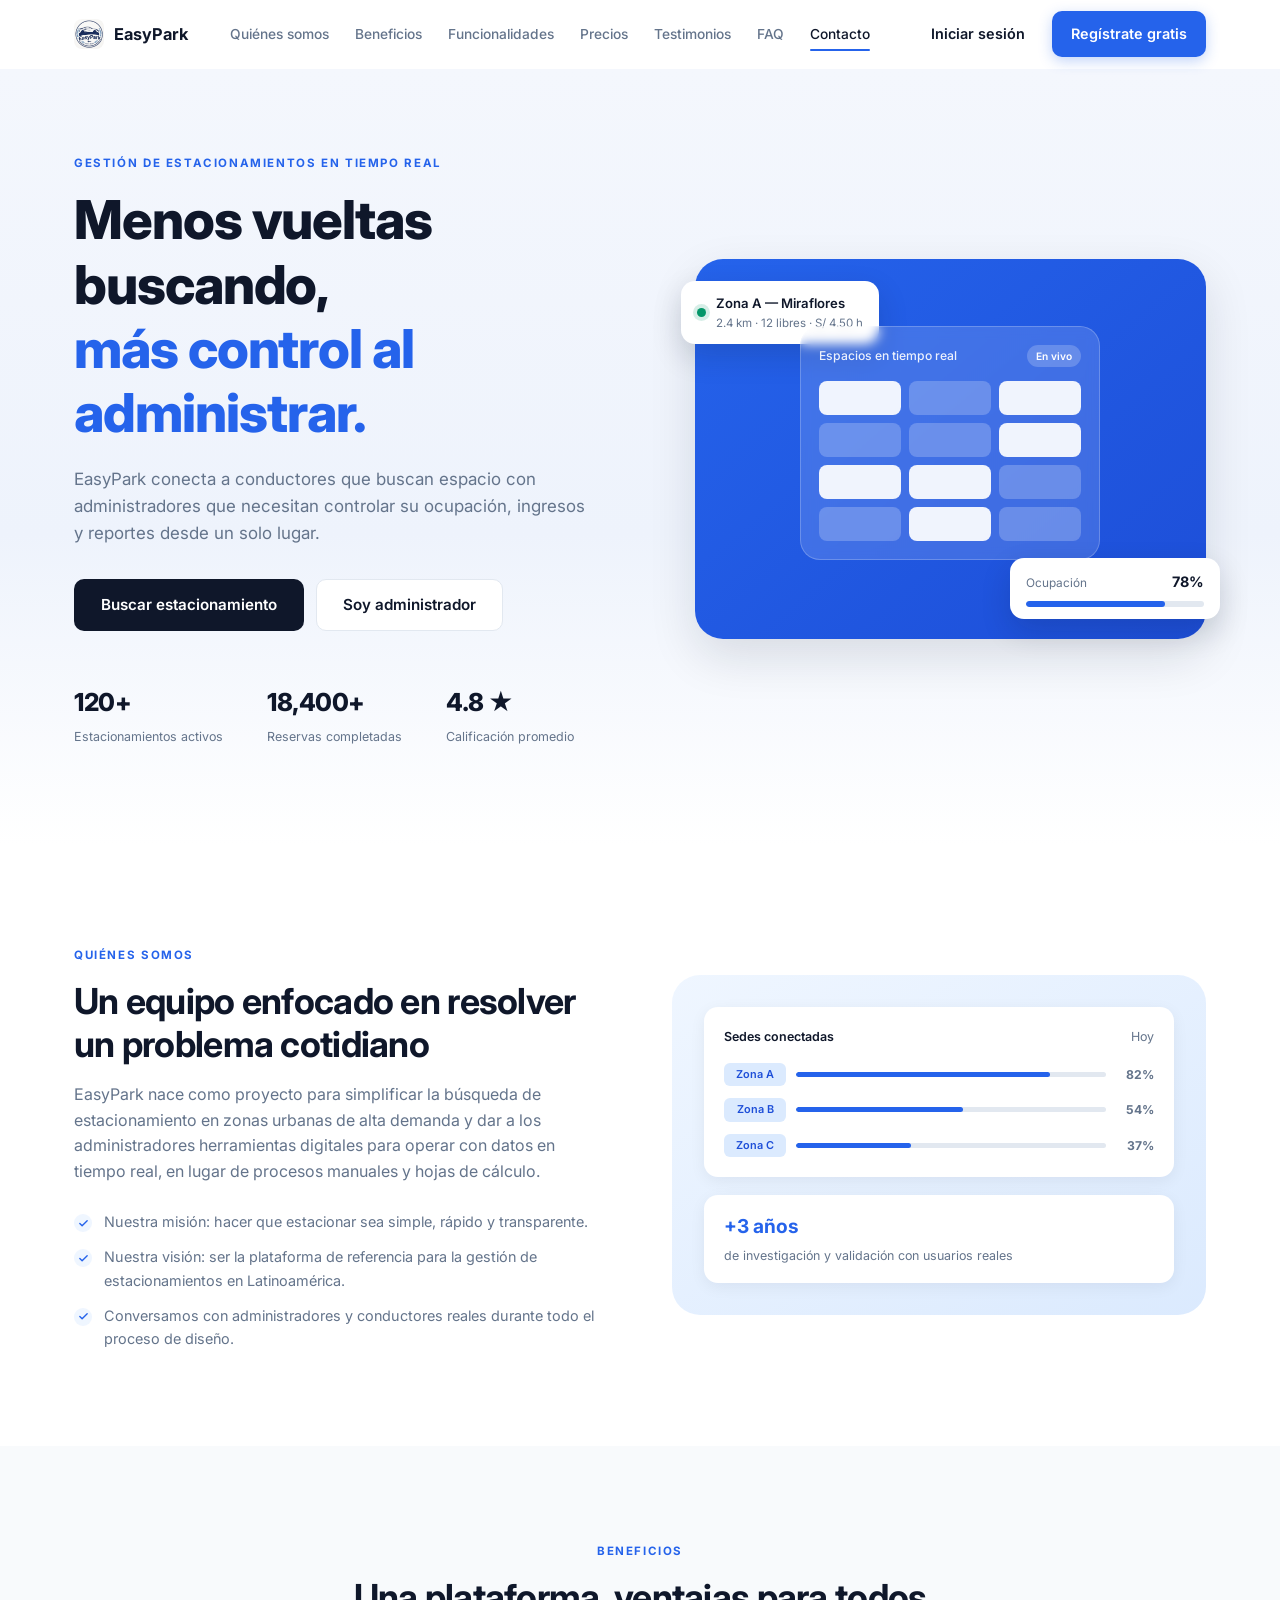
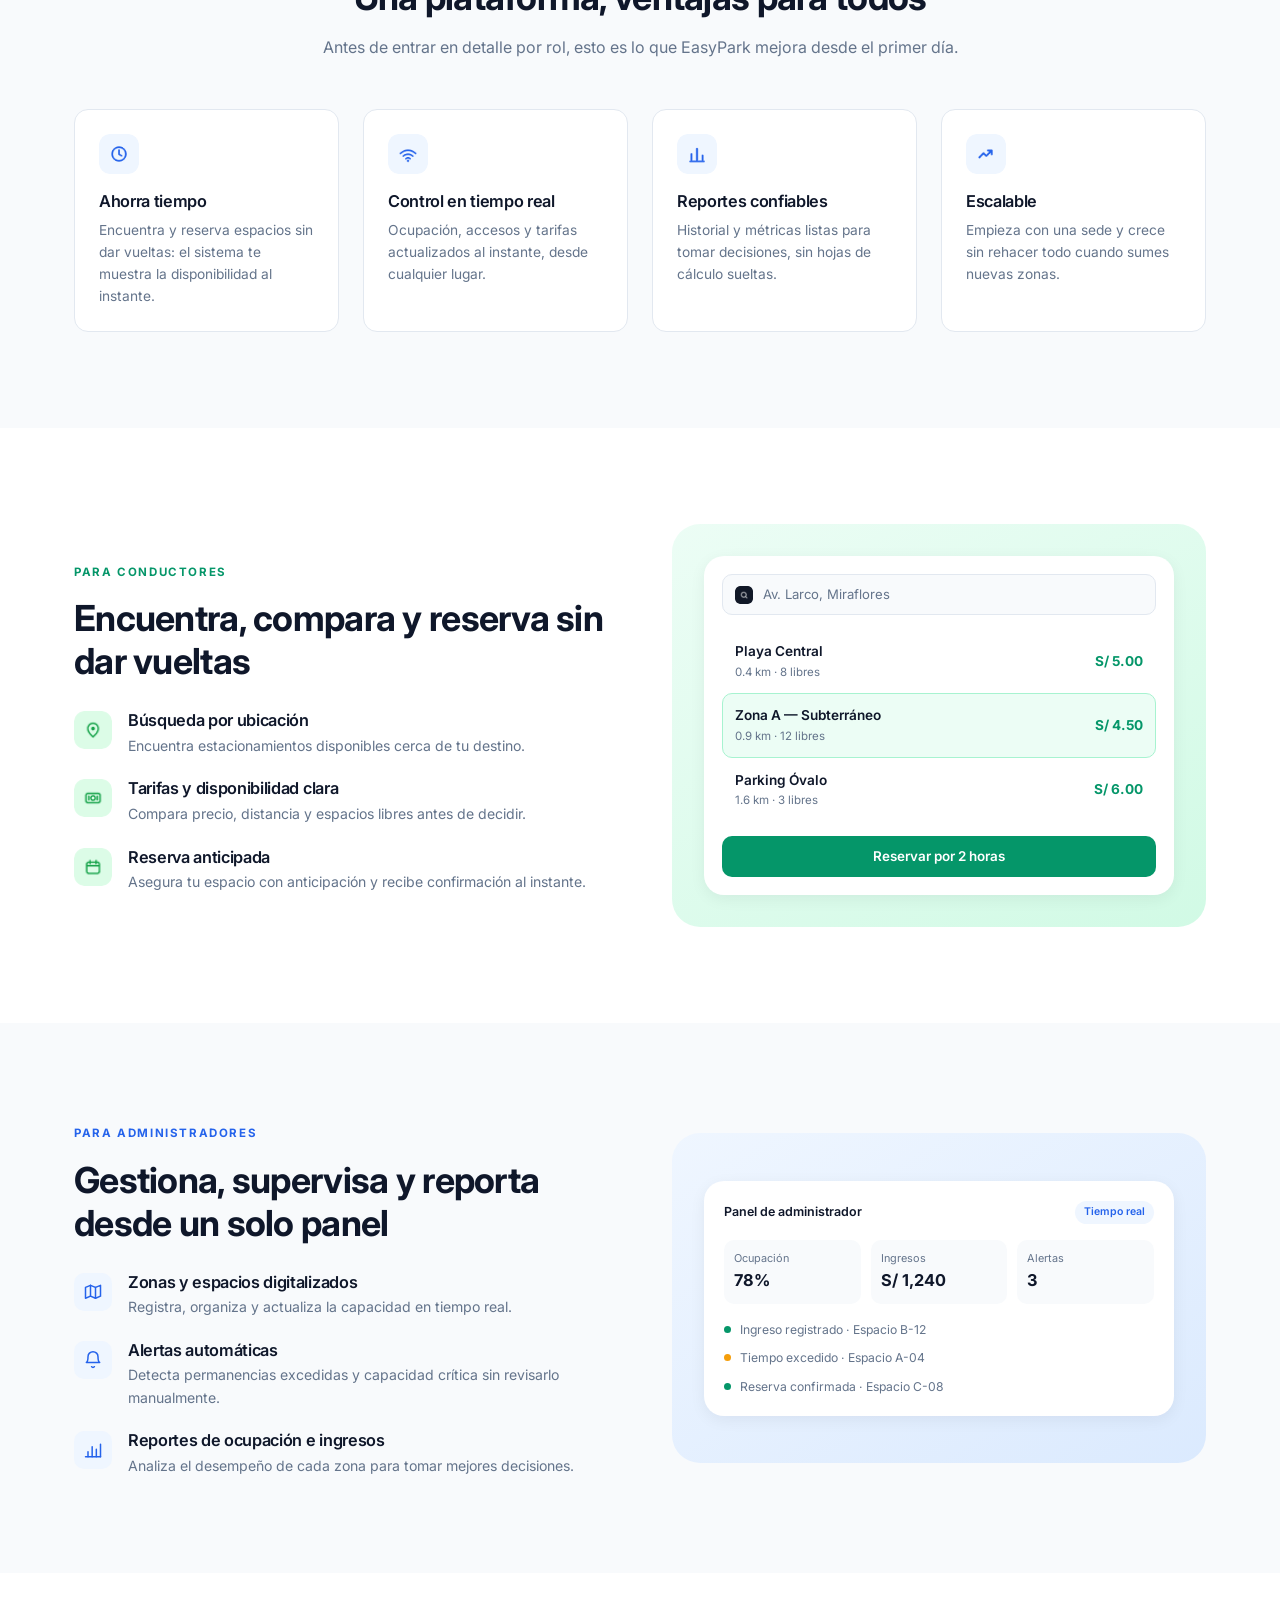
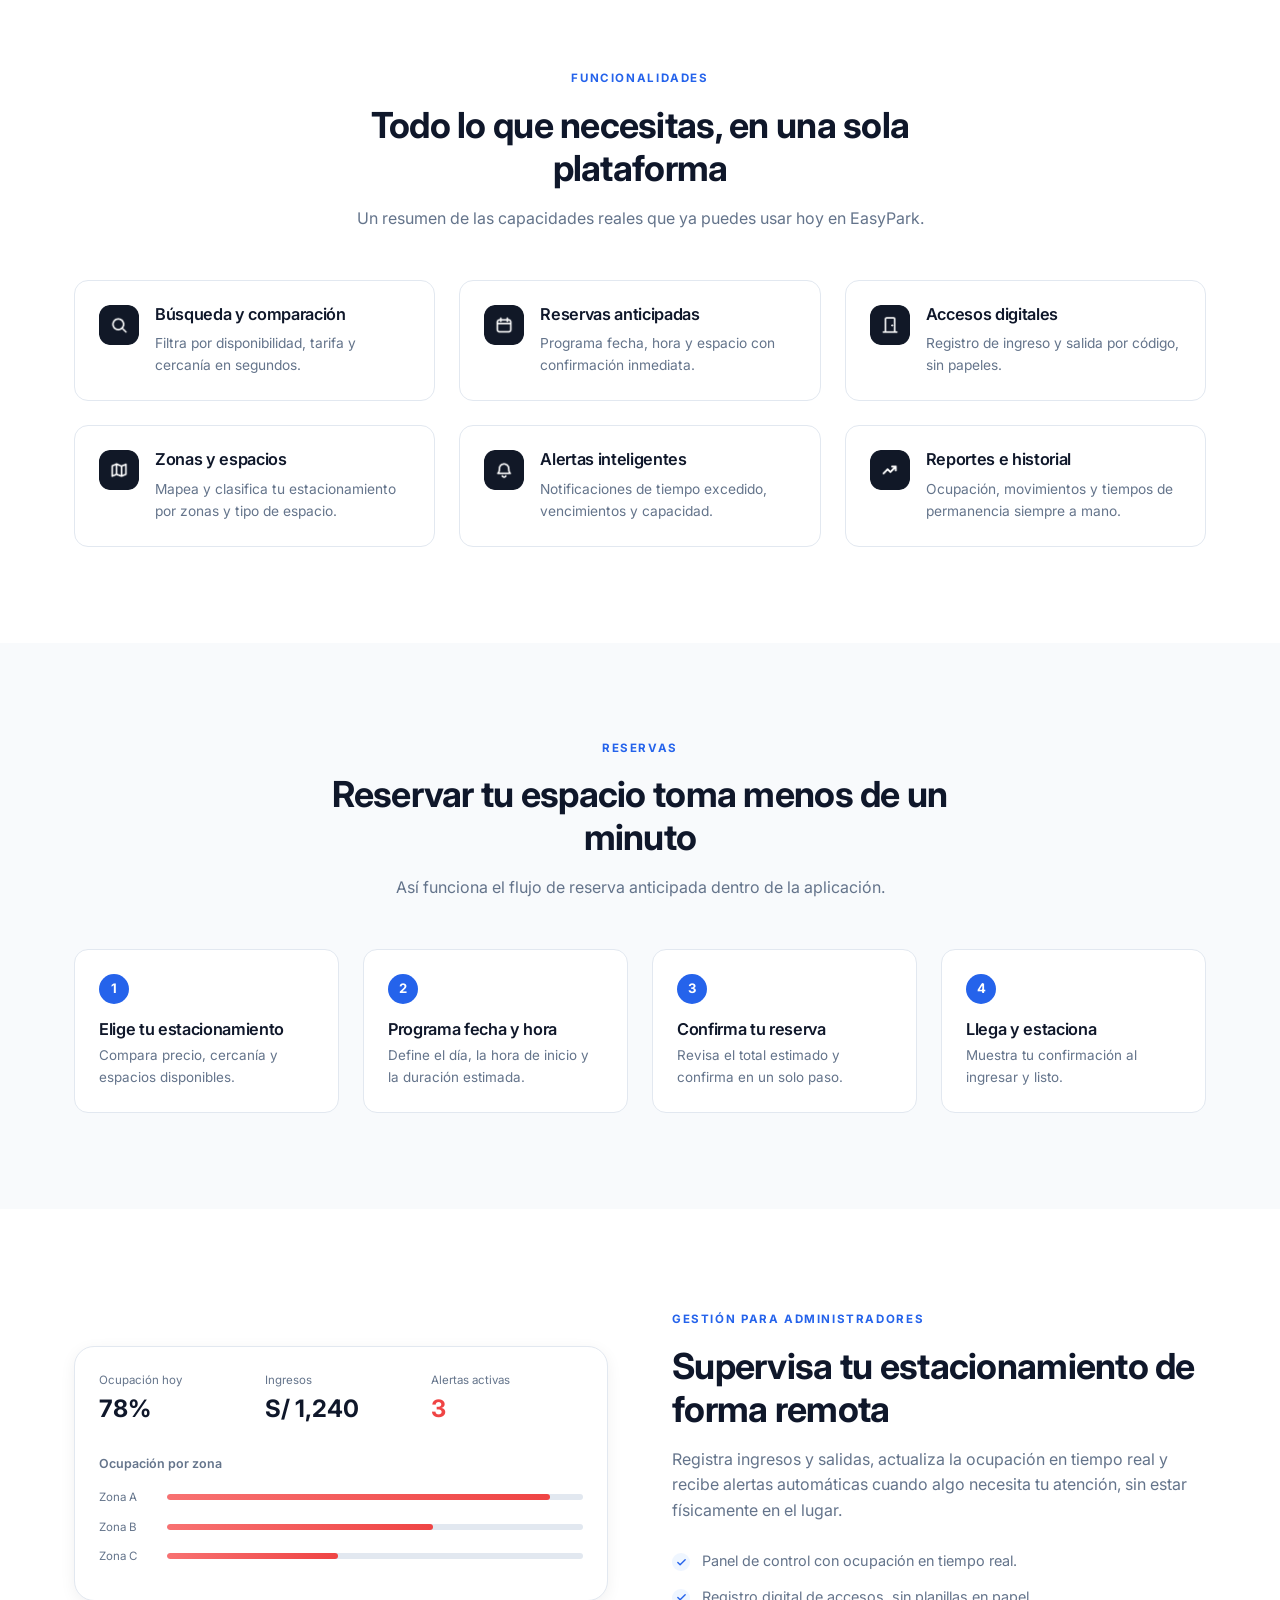
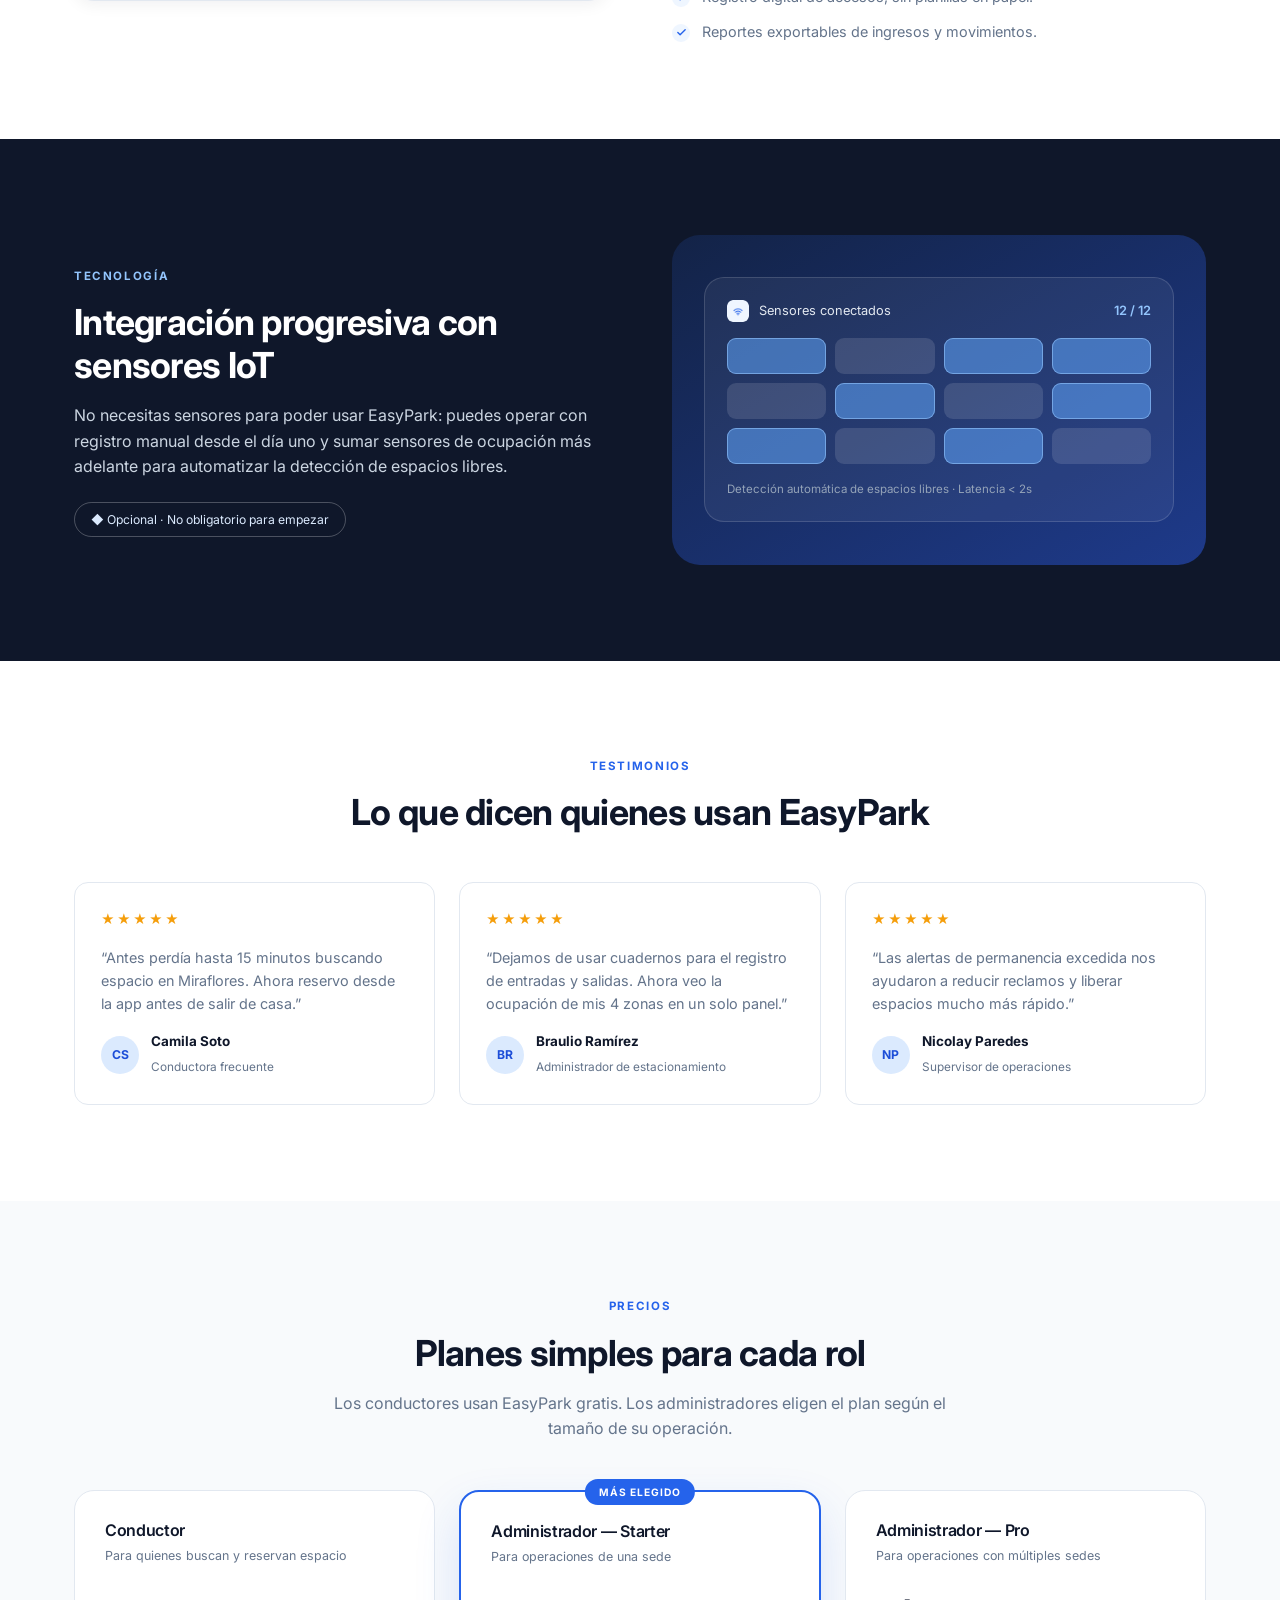
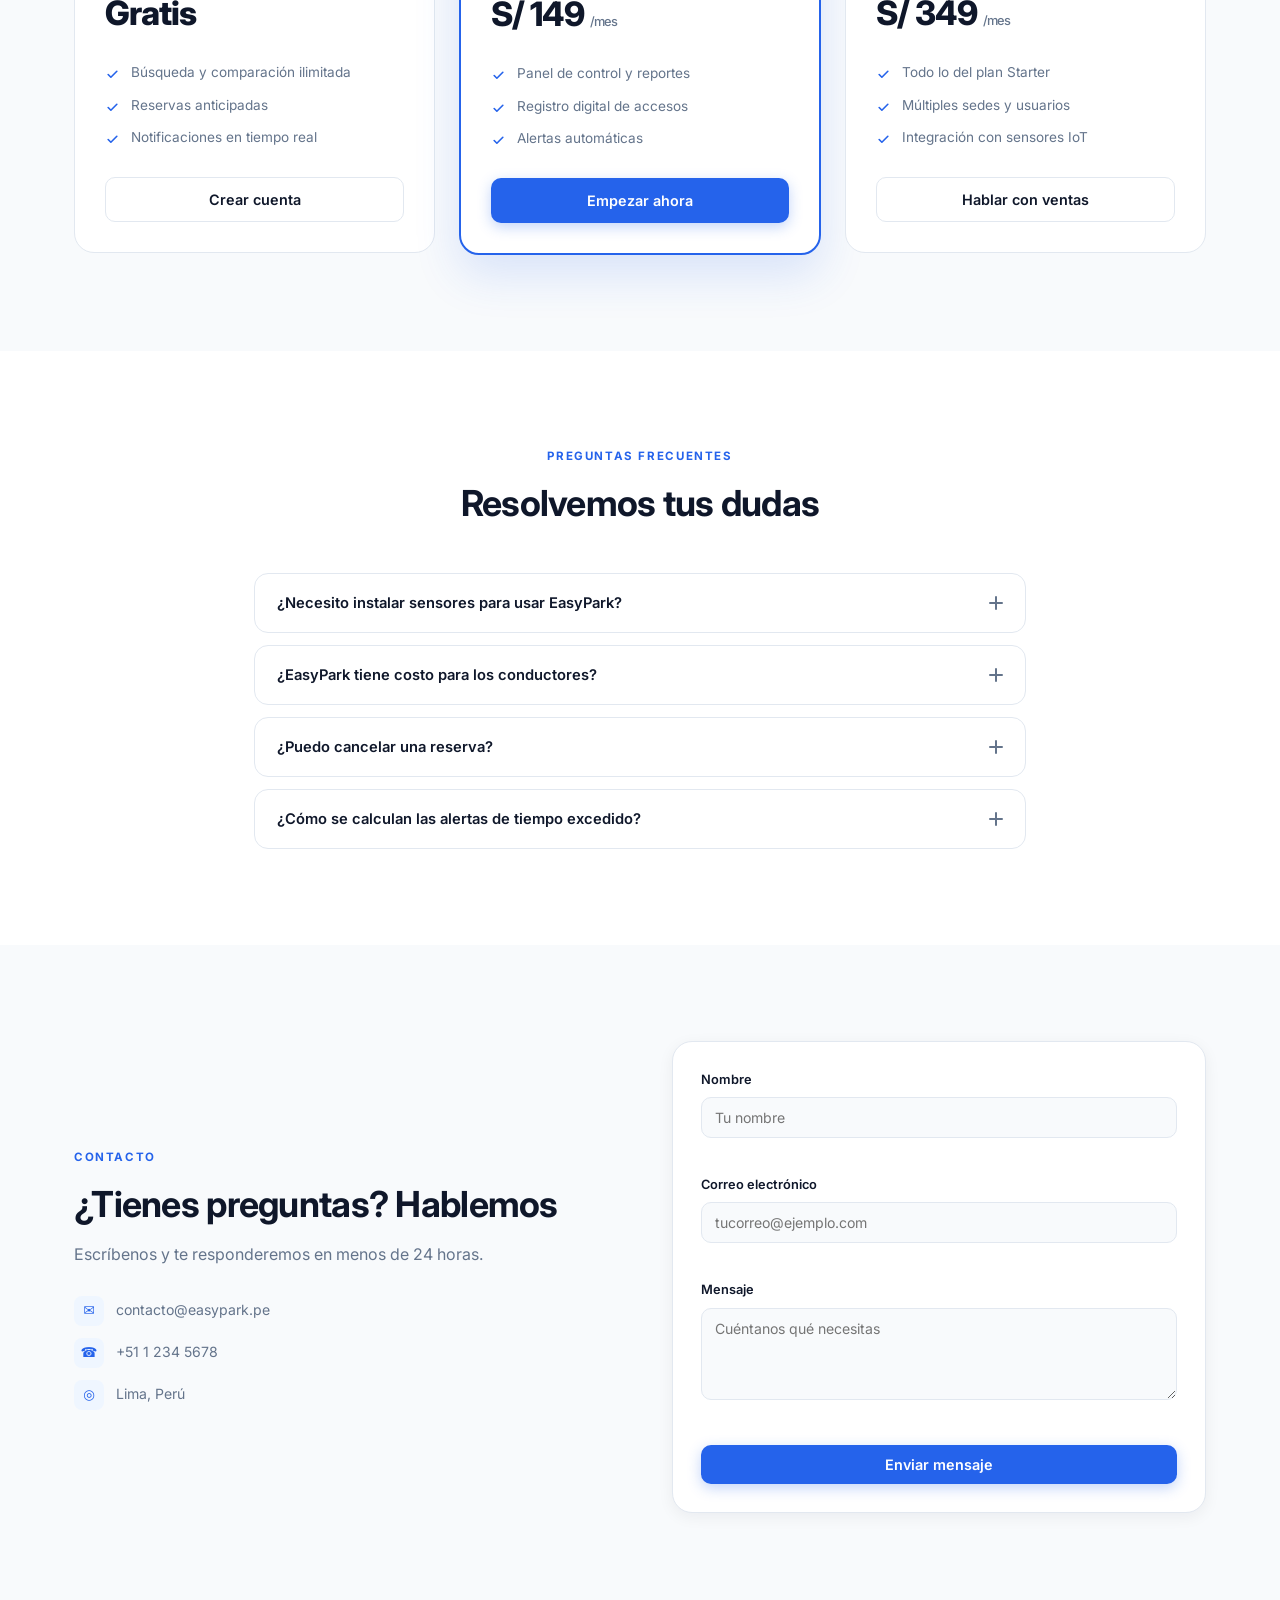
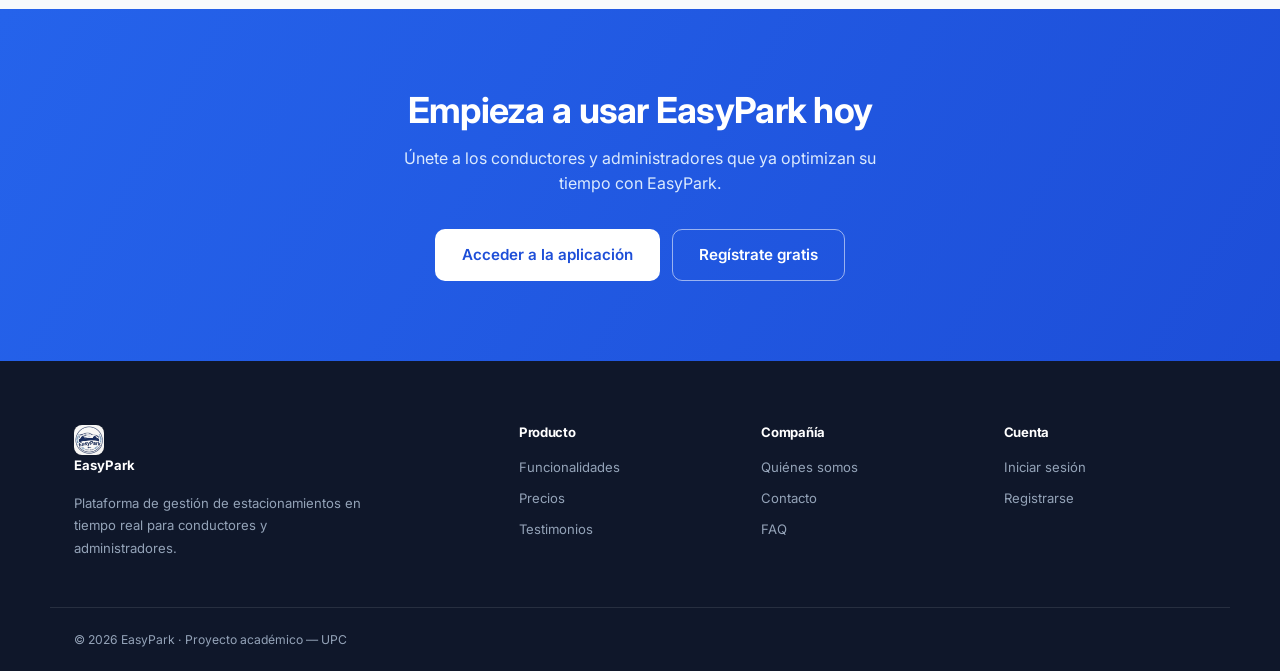
==== commit 7c21cade: "feat(landing): fix errors." ====
--- a/index.html
+++ b/index.html
@@ -17,7 +17,7 @@
 <header class="site-header" id="header">
     <div class="container header-inner">
         <a href="#hero" class="brand">
-            <img src="assets/imgs/easypark.jpeg" alt="Logo EasyPark">
+            <img src="assets/images/easypark.jpeg" alt="Logo EasyPark">
             <span>EasyPark</span>
         </a>
 
@@ -241,27 +241,27 @@
 
     <div class="grid grid-3">
       <article class="card card--row reveal">
-        <img class="icon icon-dark" src="assets/imgs/lupa.png" alt="">
+        <img class="icon icon-dark" src="assets/images/lupa.png" alt="">
         <div><h3>Búsqueda y comparación</h3><p>Filtra por disponibilidad, tarifa y cercanía en segundos.</p></div>
       </article>
       <article class="card card--row reveal">
-        <img class="icon icon-dark" src="assets/imgs/calendario.png" alt="">
+        <img class="icon icon-dark" src="assets/images/calendario.png" alt="">
         <div><h3>Reservas anticipadas</h3><p>Programa fecha, hora y espacio con confirmación inmediata.</p></div>
       </article>
       <article class="card card--row reveal">
-        <img class="icon icon-dark" src="assets/imgs/puerta.png" alt="">
+        <img class="icon icon-dark" src="assets/images/puerta.png" alt="">
         <div><h3>Accesos digitales</h3><p>Registro de ingreso y salida por código, sin papeles.</p></div>
       </article>
       <article class="card card--row reveal">
-        <img class="icon icon-dark" src="assets/imgs/mapa.png" alt="">
+        <img class="icon icon-dark" src="assets/images/mapa.png" alt="">
         <div><h3>Zonas y espacios</h3><p>Mapea y clasifica tu estacionamiento por zonas y tipo de espacio.</p></div>
       </article>
       <article class="card card--row reveal">
-        <img class="icon icon-dark" src="assets/imgs/campana.png" alt="">
+        <img class="icon icon-dark" src="assets/images/campana.png" alt="">
         <div><h3>Alertas inteligentes</h3><p>Notificaciones de tiempo excedido, vencimientos y capacidad.</p></div>
       </article>
       <article class="card card--row reveal">
-        <img class="icon icon-dark" src="assets/imgs/flecha.png" alt="">
+        <img class="icon icon-dark" src="assets/images/flecha.png" alt="">
         <div><h3>Reportes e historial</h3><p>Ocupación, movimientos y tiempos de permanencia siempre a mano.</p></div>
       </article>
     </div>
@@ -325,7 +325,7 @@
 
     <div class="panel panel--dark reveal">
       <div class="iot">
-        <div class="iot-head"><img src="assets/imgs/red.png" alt=""><span>Sensores conectados</span><em>12 / 12</em></div>
+        <div class="iot-head"><img src="assets/images/red.png" alt=""><span>Sensores conectados</span><em>12 / 12</em></div>
         <div class="iot-grid">
           <span class="sensor on"></span><span class="sensor"></span><span class="sensor on"></span><span class="sensor on"></span>
           <span class="sensor"></span><span class="sensor on"></span><span class="sensor"></span><span class="sensor on"></span>
--- a/assets/css/styles.css
+++ b/assets/css/styles.css
@@ -1,3 +1,559 @@
 ﻿:root{
-    
+    --blue-50:#eff6ff;
+    --blue-100:#dbeafe;
+    --blue-500:#3b82f6;
+    --blue-600:#2563eb;
+    --blue-700:#1d4ed8;
+
+    --green-50:#ecfdf5;
+    --green-600:#059669;
+
+    --navy:#0f172a;
+    --navy-700:#1e293b;
+
+    --text:#0f172a;
+    --muted:#64748b;
+    --border:#e2e8f0;
+    --bg:#ffffff;
+    --bg-soft:#f8fafc;
+    --danger:#ef4444;
+
+    --radius-sm:10px;
+    --radius:14px;
+    --radius-lg:20px;
+    --radius-xl:28px;
+
+    --shadow-sm:0 1px 2px rgba(15,23,42,.06);
+    --shadow:0 4px 16px rgba(15,23,42,.06);
+    --shadow-lg:0 18px 48px rgba(15,23,42,.12);
+
+    --container:1180px;
+    --ease:cubic-bezier(.4,0,.2,1);
+}
+
+*,*::before,*::after{box-sizing:border-box;}
+html{scroll-behavior:smooth;scroll-padding-top:90px;}
+body{
+    margin:0;
+    font-family:"Inter","Segoe UI",system-ui,-apple-system,sans-serif;
+    color:var(--text);
+    background:var(--bg);
+    font-size:16px;
+    line-height:1.6;
+    -webkit-font-smoothing:antialiased;
+}
+img{max-width:100%;display:block;}
+a{color:inherit;text-decoration:none;}
+ul{list-style:none;margin:0;padding:0;}
+h1,h2,h3,h4{margin:0;line-height:1.2;letter-spacing:-.02em;font-weight:700;}
+p{margin:0;}
+button{font-family:inherit;}
+
+.container{width:100%;max-width:var(--container);margin-inline:auto;padding-inline:24px;}
+.container--narrow{max-width:820px;}
+
+.section{padding-block:96px;}
+.section--soft{background:var(--bg-soft);}
+.section--dark{background:var(--navy);color:#fff;}
+
+.section-head{max-width:640px;margin:0 auto 48px;text-align:center;}
+.section-head h2{margin-bottom:14px;}
+
+.split{
+    display:grid;
+    grid-template-columns:1fr 1fr;
+    gap:64px;
+    align-items:center;
+}
+.split--reverse > *:first-child{order:-1;}
+
+.grid{display:grid;gap:24px;}
+.grid-3{grid-template-columns:repeat(3,1fr);}
+.grid-4{grid-template-columns:repeat(4,1fr);}
+
+h1{font-size:clamp(2.2rem,4.4vw,3.35rem);font-weight:800;}
+h2{font-size:clamp(1.65rem,2.8vw,2.3rem);}
+h3{font-size:1.02rem;font-weight:600;}
+
+.eyebrow{
+    display:inline-block;
+    font-size:.72rem;
+    font-weight:700;
+    letter-spacing:.14em;
+    text-transform:uppercase;
+    color:var(--blue-600);
+    margin-bottom:16px;
+}
+.eyebrow.center{display:block;}
+.eyebrow--green{color:var(--green-600);}
+.eyebrow--light{color:#93c5fd;}
+
+.lead{font-size:1.06rem;color:var(--muted);max-width:520px;margin-top:20px;}
+.muted{color:var(--muted);margin-top:16px;}
+.muted-light{color:#cbd5e1;margin-top:16px;max-width:520px;}
+.accent{color:var(--blue-600);}
+.danger{color:var(--danger);}
+
+.btn{
+    display:inline-flex;align-items:center;justify-content:center;
+    gap:8px;
+    padding:10px 18px;
+    border-radius:10px;
+    font-size:.9rem;font-weight:600;
+    border:1px solid transparent;
+    cursor:pointer;
+    transition:transform .18s var(--ease),background .18s var(--ease),box-shadow .18s var(--ease),color .18s var(--ease);
+    white-space:nowrap;
+}
+.btn:hover{transform:translateY(-1px);}
+.btn-lg{padding:13px 26px;font-size:.95rem;}
+.btn-block{width:100%;}
+
+.btn-primary{background:var(--blue-600);color:#fff;box-shadow:0 4px 14px rgba(37,99,235,.28);}
+.btn-primary:hover{background:var(--blue-700);}
+.btn-dark{background:var(--navy);color:#fff;}
+.btn-dark:hover{background:var(--navy-700);}
+.btn-outline{background:#fff;color:var(--text);border-color:var(--border);}
+.btn-outline:hover{border-color:var(--blue-600);color:var(--blue-600);}
+.btn-ghost{color:var(--text);background:transparent;}
+.btn-ghost:hover{color:var(--blue-600);}
+.btn-white{background:#fff;color:var(--blue-700);}
+.btn-outline-light{border-color:rgba(255,255,255,.55);color:#fff;}
+.btn-outline-light:hover{background:rgba(255,255,255,.12);}
+
+.site-header{
+    position:sticky;top:0;z-index:100;
+    background:rgba(255,255,255,.88);
+    backdrop-filter:blur(12px);
+    border-bottom:1px solid transparent;
+    transition:border-color .2s var(--ease),box-shadow .2s var(--ease);
+}
+.site-header.is-stuck{border-color:var(--border);box-shadow:var(--shadow-sm);}
+
+.header-inner{display:flex;align-items:center;gap:32px;height:68px;}
+
+.brand{display:flex;align-items:center;gap:10px;font-weight:700;font-size:1.02rem;}
+.brand img{width:30px;height:30px;border-radius:8px;object-fit:cover;}
+.brand--light{color:#fff;}
+
+.nav{display:flex;align-items:center;gap:26px;margin-inline:auto;}
+.nav > a{
+    font-size:.86rem;color:var(--muted);font-weight:500;
+    position:relative;padding-block:4px;
+    transition:color .18s var(--ease);
+}
+.nav > a:hover,.nav > a.is-active{color:var(--text);}
+.nav > a.is-active::after{
+    content:"";position:absolute;left:0;right:0;bottom:-2px;height:2px;
+    background:var(--blue-600);border-radius:2px;
+}
+.nav-actions-mobile{display:none;}
+
+.header-actions{display:flex;align-items:center;gap:8px;}
+
+.nav-toggle{
+    display:none;
+    width:42px;height:42px;
+    border:1px solid var(--border);border-radius:10px;
+    background:#fff;cursor:pointer;
+    padding:0;
+    flex-direction:column;align-items:center;justify-content:center;gap:5px;
+}
+.nav-toggle span{width:18px;height:2px;background:var(--text);border-radius:2px;transition:transform .25s var(--ease),opacity .2s var(--ease);}
+.nav-toggle.is-open span:nth-child(1){transform:translateY(7px) rotate(45deg);}
+.nav-toggle.is-open span:nth-child(2){opacity:0;}
+.nav-toggle.is-open span:nth-child(3){transform:translateY(-7px) rotate(-45deg);}
+
+.hero{
+    padding-block:80px 96px;
+    background:linear-gradient(180deg,#f4f7fd 0%,#eef3fc 60%,#ffffff 100%);
+}
+.hero-grid{display:grid;grid-template-columns:1.05fr .95fr;gap:56px;align-items:center;}
+.hero-cta{display:flex;flex-wrap:wrap;gap:12px;margin-top:32px;}
+
+.hero-stats{display:flex;gap:44px;margin-top:52px;flex-wrap:wrap;}
+.hero-stats strong{display:block;font-size:1.55rem;font-weight:800;letter-spacing:-.02em;}
+.hero-stats span{font-size:.78rem;color:var(--muted);}
+
+.hero-visual{position:relative;}
+.hero-panel{
+    position:relative;
+    background:linear-gradient(140deg,var(--blue-600) 0%,var(--blue-700) 100%);
+    border-radius:var(--radius-xl);
+    padding:64px 34px 76px;
+    box-shadow:var(--shadow-lg);
+    min-height:380px;
+    display:flex;align-items:center;justify-content:center;
+}
+.float-card{
+    position:absolute;
+    background:#fff;
+    border-radius:var(--radius);
+    box-shadow:0 12px 30px rgba(15,23,42,.16);
+    padding:12px 16px;
+}
+.float-card--top{
+    top:22px;left:-14px;
+    display:flex;align-items:center;gap:10px;
+    animation:float 6s ease-in-out infinite;
+}
+.float-card--bottom{
+    bottom:20px;right:-14px;
+    width:210px;
+    animation:float 6s ease-in-out infinite .8s;
+}
+@keyframes float{0%,100%{transform:translateY(0);}50%{transform:translateY(-8px);}}
+
+.fc-dot{width:9px;height:9px;border-radius:50%;background:var(--green-600);box-shadow:0 0 0 4px rgba(5,150,105,.16);flex:none;}
+.fc-title{font-size:.82rem;font-weight:600;}
+.fc-meta{font-size:.72rem;color:var(--muted);}
+.fc-bar-head{display:flex;justify-content:space-between;align-items:baseline;font-size:.74rem;color:var(--muted);margin-bottom:8px;}
+.fc-bar-head strong{font-size:.9rem;color:var(--text);}
+
+.hero-mock{
+    width:100%;max-width:300px;
+    background:rgba(255,255,255,.14);
+    border:1px solid rgba(255,255,255,.22);
+    border-radius:var(--radius-lg);
+    padding:18px;
+    backdrop-filter:blur(6px);
+}
+.hm-row{display:flex;justify-content:space-between;align-items:center;margin-bottom:14px;}
+.hm-label{font-size:.76rem;color:rgba(255,255,255,.9);font-weight:500;}
+.hm-chip{
+    font-size:.64rem;font-weight:600;color:#fff;
+    background:rgba(255,255,255,.2);border-radius:999px;padding:3px 9px;
+}
+.hm-grid{display:grid;grid-template-columns:repeat(3,1fr);gap:8px;}
+.slot{height:34px;border-radius:8px;}
+.slot.free{background:rgba(255,255,255,.92);}
+.slot.busy{background:rgba(255,255,255,.22);}
+
+.bar{height:6px;border-radius:999px;background:var(--border);overflow:hidden;width:100%;}
+.bar i{display:block;height:100%;width:var(--w);background:var(--blue-600);border-radius:999px;transition:width 1s var(--ease);}
+.bar.sm{height:5px;}
+.bar.danger i{background:linear-gradient(90deg,#f87171,#ef4444);}
+
+.panel{
+    border-radius:var(--radius-xl);
+    padding:32px;
+    min-height:330px;
+    display:flex;flex-direction:column;justify-content:center;gap:18px;
+}
+.panel--blue{background:linear-gradient(150deg,#eff6ff,#dbeafe);}
+.panel--green{background:linear-gradient(150deg,#ecfdf5,#d1fae5);}
+.panel--dark{background:linear-gradient(150deg,#132347,#1e3a8a);}
+
+.mini-card{background:#fff;border-radius:var(--radius);padding:20px;box-shadow:var(--shadow);}
+.mini-head{display:flex;justify-content:space-between;font-size:.78rem;color:var(--muted);margin-bottom:16px;}
+.mini-head span{font-weight:600;color:var(--text);}
+.mini-head em{font-style:normal;}
+.mini-row{display:grid;grid-template-columns:62px 1fr 38px;align-items:center;gap:10px;margin-bottom:12px;}
+.mini-row:last-child{margin-bottom:0;}
+.mini-row b{font-size:.76rem;text-align:right;color:var(--muted);}
+.tag{font-size:.68rem;font-weight:600;padding:3px 8px;border-radius:6px;text-align:center;}
+.tag-blue{background:var(--blue-100);color:var(--blue-700);}
+
+.panel-note{background:#fff;border-radius:var(--radius);padding:16px 20px;box-shadow:var(--shadow);}
+.panel-note strong{display:block;font-size:1.2rem;color:var(--blue-600);}
+.panel-note span{font-size:.78rem;color:var(--muted);}
+
+.search-mock{background:#fff;border-radius:var(--radius-lg);padding:18px;box-shadow:var(--shadow);}
+.search-bar{
+    display:flex;align-items:center;gap:10px;
+    background:var(--bg-soft);border:1px solid var(--border);
+    border-radius:10px;padding:9px 12px;margin-bottom:14px;
+    font-size:.82rem;color:var(--muted);
+}
+.search-bar img{width:18px;height:18px;border-radius:5px;}
+.result{
+    display:flex;justify-content:space-between;align-items:center;
+    padding:11px 12px;border-radius:10px;border:1px solid transparent;
+    transition:background .2s var(--ease);
+}
+.result:hover{background:var(--bg-soft);}
+.result.is-active{background:var(--green-50);border-color:#a7f3d0;}
+.r-title{font-size:.85rem;font-weight:600;}
+.r-meta{font-size:.72rem;color:var(--muted);}
+.result b{font-size:.85rem;color:var(--green-600);}
+.search-cta{
+    margin-top:14px;text-align:center;
+    background:var(--green-600);color:#fff;
+    border-radius:10px;padding:10px;font-size:.84rem;font-weight:600;
+}
+
+.admin-mock{background:#fff;border-radius:var(--radius-lg);padding:20px;box-shadow:var(--shadow);}
+.am-head{display:flex;justify-content:space-between;align-items:center;margin-bottom:16px;font-size:.78rem;}
+.am-head span{font-weight:600;}
+.am-head em{font-style:normal;color:var(--blue-600);background:var(--blue-50);padding:3px 9px;border-radius:999px;font-size:.66rem;font-weight:600;}
+.am-kpis{display:grid;grid-template-columns:repeat(3,1fr);gap:10px;margin-bottom:16px;}
+.am-kpis div{background:var(--bg-soft);border-radius:10px;padding:10px;}
+.am-kpis p{font-size:.68rem;color:var(--muted);}
+.am-kpis strong{font-size:1.02rem;}
+.am-list{display:flex;flex-direction:column;gap:9px;}
+.am-item{display:flex;align-items:center;gap:9px;font-size:.76rem;color:var(--muted);}
+.dot{width:7px;height:7px;border-radius:50%;flex:none;}
+.dot.ok{background:var(--green-600);}
+.dot.warn{background:#f59e0b;}
+
+.iot{background:rgba(255,255,255,.06);border:1px solid rgba(255,255,255,.14);border-radius:var(--radius-lg);padding:22px;}
+.iot-head{display:flex;align-items:center;gap:10px;font-size:.8rem;color:#e2e8f0;margin-bottom:16px;}
+.iot-head img{width:22px;height:22px;border-radius:6px;}
+.iot-head em{margin-left:auto;font-style:normal;color:#93c5fd;font-weight:600;}
+.iot-grid{display:grid;grid-template-columns:repeat(4,1fr);gap:9px;}
+.sensor{height:36px;border-radius:9px;background:rgba(255,255,255,.12);}
+.sensor.on{background:rgba(96,165,250,.55);box-shadow:inset 0 0 0 1px rgba(147,197,253,.6);}
+.iot-foot{margin-top:16px;font-size:.72rem;color:#94a3b8;}
+
+.chip{
+    display:inline-block;margin-top:22px;
+    border:1px solid rgba(255,255,255,.25);
+    border-radius:999px;padding:7px 16px;
+    font-size:.76rem;color:#dbeafe;
+}
+
+.check-list{margin-top:26px;display:flex;flex-direction:column;gap:12px;}
+.check-list li{
+    position:relative;padding-left:30px;
+    font-size:.9rem;color:var(--muted);
+}
+.check-list li::before{
+    content:"";position:absolute;left:0;top:4px;
+    width:18px;height:18px;border-radius:50%;
+    background:var(--blue-50) url("data:image/svg+xml,%3Csvg xmlns='http://www.w3.org/2000/svg' viewBox='0 0 24 24' fill='none' stroke='%232563eb' stroke-width='3' stroke-linecap='round' stroke-linejoin='round'%3E%3Cpath d='M20 6 9 17l-5-5'/%3E%3C/svg%3E") center/11px no-repeat;
+}
+
+.feature-list{margin-top:28px;display:flex;flex-direction:column;gap:22px;}
+.feature-list li{display:flex;gap:16px;align-items:flex-start;}
+.feature-list img,.feature-list .ico-blue{width:38px;height:38px;border-radius:10px;flex:none;}
+.feature-list .ico-blue{
+    background:var(--blue-50);color:var(--blue-600);
+    display:flex;align-items:center;justify-content:center;
+}
+.feature-list .ico-blue svg{width:20px;height:20px;}
+.feature-list h3{margin-bottom:4px;}
+.feature-list p{font-size:.88rem;color:var(--muted);}
+
+.card{
+    background:#fff;
+    border:1px solid var(--border);
+    border-radius:var(--radius);
+    padding:24px;
+    transition:transform .25s var(--ease),box-shadow .25s var(--ease),border-color .25s var(--ease);
+}
+.card:hover{transform:translateY(-4px);box-shadow:var(--shadow-lg);border-color:#cbd5e1;}
+.card .icon{width:40px;height:40px;border-radius:11px;margin-bottom:18px;}
+.card h3{margin-bottom:8px;}
+.card p{font-size:.86rem;color:var(--muted);}
+.card--row{display:flex;gap:16px;align-items:flex-start;}
+.card--row .icon{margin-bottom:0;flex:none;}
+
+.steps{display:grid;grid-template-columns:repeat(4,1fr);gap:24px;}
+.step{
+    background:#fff;border:1px solid var(--border);border-radius:var(--radius);
+    padding:24px;position:relative;
+}
+.step-num{
+    display:flex;align-items:center;justify-content:center;
+    width:30px;height:30px;border-radius:50%;
+    background:var(--blue-600);color:#fff;
+    font-size:.82rem;font-weight:700;margin-bottom:16px;
+}
+.step h3{margin-bottom:6px;}
+.step p{font-size:.84rem;color:var(--muted);}
+
+.dash{
+    background:#fff;border:1px solid var(--border);border-radius:var(--radius-lg);
+    padding:24px;box-shadow:var(--shadow);
+}
+.dash-kpis{display:grid;grid-template-columns:repeat(3,1fr);gap:14px;margin-bottom:26px;}
+.dash-kpis p{font-size:.72rem;color:var(--muted);}
+.dash-kpis strong{font-size:1.5rem;font-weight:700;}
+.dash-title{font-size:.78rem;font-weight:600;color:var(--muted);margin-bottom:14px;}
+.chart-row{display:grid;grid-template-columns:56px 1fr;align-items:center;gap:12px;margin-bottom:11px;}
+.chart-row span{font-size:.72rem;color:var(--muted);}
+
+.quote{
+    background:#fff;border:1px solid var(--border);border-radius:var(--radius);
+    padding:26px;display:flex;flex-direction:column;gap:16px;
+    transition:transform .25s var(--ease),box-shadow .25s var(--ease);
+}
+.quote:hover{transform:translateY(-4px);box-shadow:var(--shadow-lg);}
+.stars{color:#f59e0b;letter-spacing:2px;font-size:.82rem;}
+.quote-text{font-size:.9rem;color:var(--muted);flex:1;}
+.author{display:flex;align-items:center;gap:12px;}
+.avatar{
+    width:38px;height:38px;border-radius:50%;flex:none;
+    background:var(--blue-100);color:var(--blue-700);
+    display:flex;align-items:center;justify-content:center;
+    font-size:.76rem;font-weight:700;
+}
+.author strong{display:block;font-size:.84rem;}
+.author em{font-style:normal;font-size:.74rem;color:var(--muted);}
+
+.pricing{align-items:start;}
+.plan{
+    background:#fff;border:1px solid var(--border);border-radius:var(--radius-lg);
+    padding:30px;position:relative;
+    display:flex;flex-direction:column;
+}
+.plan--featured{
+    border:2px solid var(--blue-600);
+    box-shadow:0 20px 46px rgba(37,99,235,.15);
+}
+.badge{
+    position:absolute;top:-13px;left:50%;transform:translateX(-50%);
+    background:var(--blue-600);color:#fff;
+    font-size:.64rem;font-weight:700;letter-spacing:.1em;text-transform:uppercase;
+    padding:5px 14px;border-radius:999px;white-space:nowrap;
+}
+.plan h3{font-size:1rem;}
+.plan-desc{font-size:.78rem;color:var(--muted);margin-top:6px;}
+.price{font-size:2.1rem;font-weight:800;letter-spacing:-.03em;margin:20px 0 22px;}
+.price small{font-size:.8rem;font-weight:500;color:var(--muted);}
+.plan-list{display:flex;flex-direction:column;gap:11px;margin-bottom:28px;flex:1;}
+.plan-list li{
+    position:relative;padding-left:26px;font-size:.85rem;color:var(--muted);
+}
+.plan-list li::before{
+    content:"";position:absolute;left:0;top:5px;width:15px;height:15px;
+    background:url("data:image/svg+xml,%3Csvg xmlns='http://www.w3.org/2000/svg' viewBox='0 0 24 24' fill='none' stroke='%232563eb' stroke-width='3' stroke-linecap='round' stroke-linejoin='round'%3E%3Cpath d='M20 6 9 17l-5-5'/%3E%3C/svg%3E") center/13px no-repeat;
+}
+
+.faq{display:flex;flex-direction:column;gap:12px;}
+.faq-item{border:1px solid var(--border);border-radius:var(--radius);background:#fff;overflow:hidden;}
+.faq-q{
+    width:100%;text-align:left;
+    display:flex;align-items:center;justify-content:space-between;gap:16px;
+    background:none;border:0;cursor:pointer;
+    padding:20px 22px;
+    font-size:.92rem;font-weight:600;color:var(--text);
+}
+.faq-q i{
+    position:relative;width:14px;height:14px;flex:none;
+}
+.faq-q i::before,.faq-q i::after{
+    content:"";position:absolute;inset:0;margin:auto;
+    background:var(--muted);border-radius:2px;
+    transition:transform .25s var(--ease);
+}
+.faq-q i::before{width:14px;height:2px;}
+.faq-q i::after{width:2px;height:14px;}
+.faq-q[aria-expanded="true"] i::after{transform:rotate(90deg);opacity:0;}
+.faq-a{max-height:0;overflow:hidden;transition:max-height .35s var(--ease);}
+.faq-a p{padding:0 22px 20px;font-size:.88rem;color:var(--muted);}
+
+.contact-list{margin-top:28px;display:flex;flex-direction:column;gap:12px;}
+.contact-list li{display:flex;align-items:center;gap:12px;font-size:.88rem;color:var(--muted);}
+.contact-list span{
+    width:30px;height:30px;border-radius:8px;flex:none;
+    background:var(--blue-50);color:var(--blue-600);
+    display:flex;align-items:center;justify-content:center;font-size:.85rem;
+}
+
+.form{
+    background:#fff;border:1px solid var(--border);border-radius:var(--radius-lg);
+    padding:28px;box-shadow:var(--shadow);
+}
+.field{margin-bottom:18px;}
+.field label{display:block;font-size:.8rem;font-weight:600;margin-bottom:7px;}
+.field input,.field textarea{
+    width:100%;padding:11px 13px;
+    border:1px solid var(--border);border-radius:10px;
+    font-family:inherit;font-size:.88rem;color:var(--text);
+    background:var(--bg-soft);
+    transition:border-color .18s var(--ease),box-shadow .18s var(--ease);
+    resize:vertical;
+}
+.field input:focus,.field textarea:focus{
+    outline:none;background:#fff;
+    border-color:var(--blue-600);
+    box-shadow:0 0 0 3px rgba(37,99,235,.14);
+}
+.field.has-error input,.field.has-error textarea{border-color:var(--danger);}
+.error{display:block;min-height:14px;margin-top:5px;font-size:.72rem;color:var(--danger);}
+.form-ok{
+    margin-top:14px;text-align:center;
+    font-size:.84rem;font-weight:600;color:var(--green-600);
+    background:var(--green-50);border-radius:10px;padding:10px;
+}
+
+.cta{
+    background:linear-gradient(120deg,var(--blue-600),var(--blue-700));
+    color:#fff;padding-block:80px;
+}
+.cta-inner{text-align:center;}
+.cta h2{margin-bottom:14px;}
+.cta p{color:#dbeafe;max-width:520px;margin:0 auto;}
+.cta-buttons{display:flex;gap:12px;justify-content:center;flex-wrap:wrap;margin-top:32px;}
+
+.footer{background:var(--navy);color:#94a3b8;padding-block:64px 0;font-size:.85rem;}
+.footer-grid{display:grid;grid-template-columns:2fr 1fr 1fr 1fr;gap:40px;}
+.footer-brand p{margin-top:16px;max-width:290px;font-size:.82rem;line-height:1.7;}
+.footer h4{color:#fff;font-size:.82rem;margin-bottom:16px;}
+.footer-grid a{display:block;margin-bottom:10px;font-size:.82rem;transition:color .18s var(--ease);}
+.footer-grid a:hover{color:#fff;}
+.footer-grid .brand{margin-bottom:0;}
+.footer-bottom{
+    margin-top:48px;padding-block:22px;
+    border-top:1px solid rgba(255,255,255,.1);
+    font-size:.76rem;
+}
+
+.reveal{opacity:0;transform:translateY(22px);transition:opacity .6s var(--ease),transform .6s var(--ease);}
+.reveal.is-visible{opacity:1;transform:none;}
+
+@media (prefers-reduced-motion:reduce){
+    *,*::before,*::after{animation:none !important;transition-duration:.01ms !important;}
+    .reveal{opacity:1;transform:none;}
+    html{scroll-behavior:auto;}
+}
+
+@media (max-width:1080px){
+    .nav{gap:18px;}
+    .nav > a{font-size:.8rem;}
+    .grid-4{grid-template-columns:repeat(2,1fr);}
+    .steps{grid-template-columns:repeat(2,1fr);}
+}
+
+@media (max-width:900px){
+    .header-actions{display:none;}
+    .nav-toggle{display:flex;}
+    .nav{
+        position:absolute;top:68px;left:0;right:0;
+        flex-direction:column;align-items:stretch;gap:0;
+        background:#fff;border-bottom:1px solid var(--border);
+        padding:8px 24px 20px;
+        box-shadow:var(--shadow-lg);
+        display:none;
+    }
+    .nav.is-open{display:flex;}
+    .nav > a{padding:12px 0;border-bottom:1px solid var(--border);font-size:.92rem;}
+    .nav > a.is-active::after{display:none;}
+    .nav-actions-mobile{display:flex;flex-direction:column;gap:10px;margin-top:18px;}
+
+    .hero{padding-block:56px 72px;}
+    .hero-grid,.split{grid-template-columns:1fr;gap:44px;}
+    .split--reverse > *:first-child{order:1;}
+    .lead,.muted-light{max-width:none;}
+    .section{padding-block:72px;}
+    .grid-3{grid-template-columns:repeat(2,1fr);}
+    .footer-grid{grid-template-columns:1fr 1fr;gap:32px;}
+}
+
+@media (max-width:640px){
+    .container{padding-inline:18px;}
+    .section{padding-block:56px;}
+    .grid-3,.grid-4,.steps{grid-template-columns:1fr;}
+    .hero-stats{gap:26px;}
+    .hero-stats li{min-width:calc(50% - 26px);}
+    .hero-panel{padding:56px 20px 66px;min-height:330px;}
+    .float-card--top{left:0;}
+    .float-card--bottom{right:0;width:190px;}
+    .hero-cta .btn{flex:1 1 100%;}
+    .panel{padding:22px;}
+    .plan--featured{order:-1;}
+    .footer-grid{grid-template-columns:1fr;}
+    .dash-kpis{grid-template-columns:1fr;gap:10px;}
+    .am-kpis{grid-template-columns:1fr;}
 }
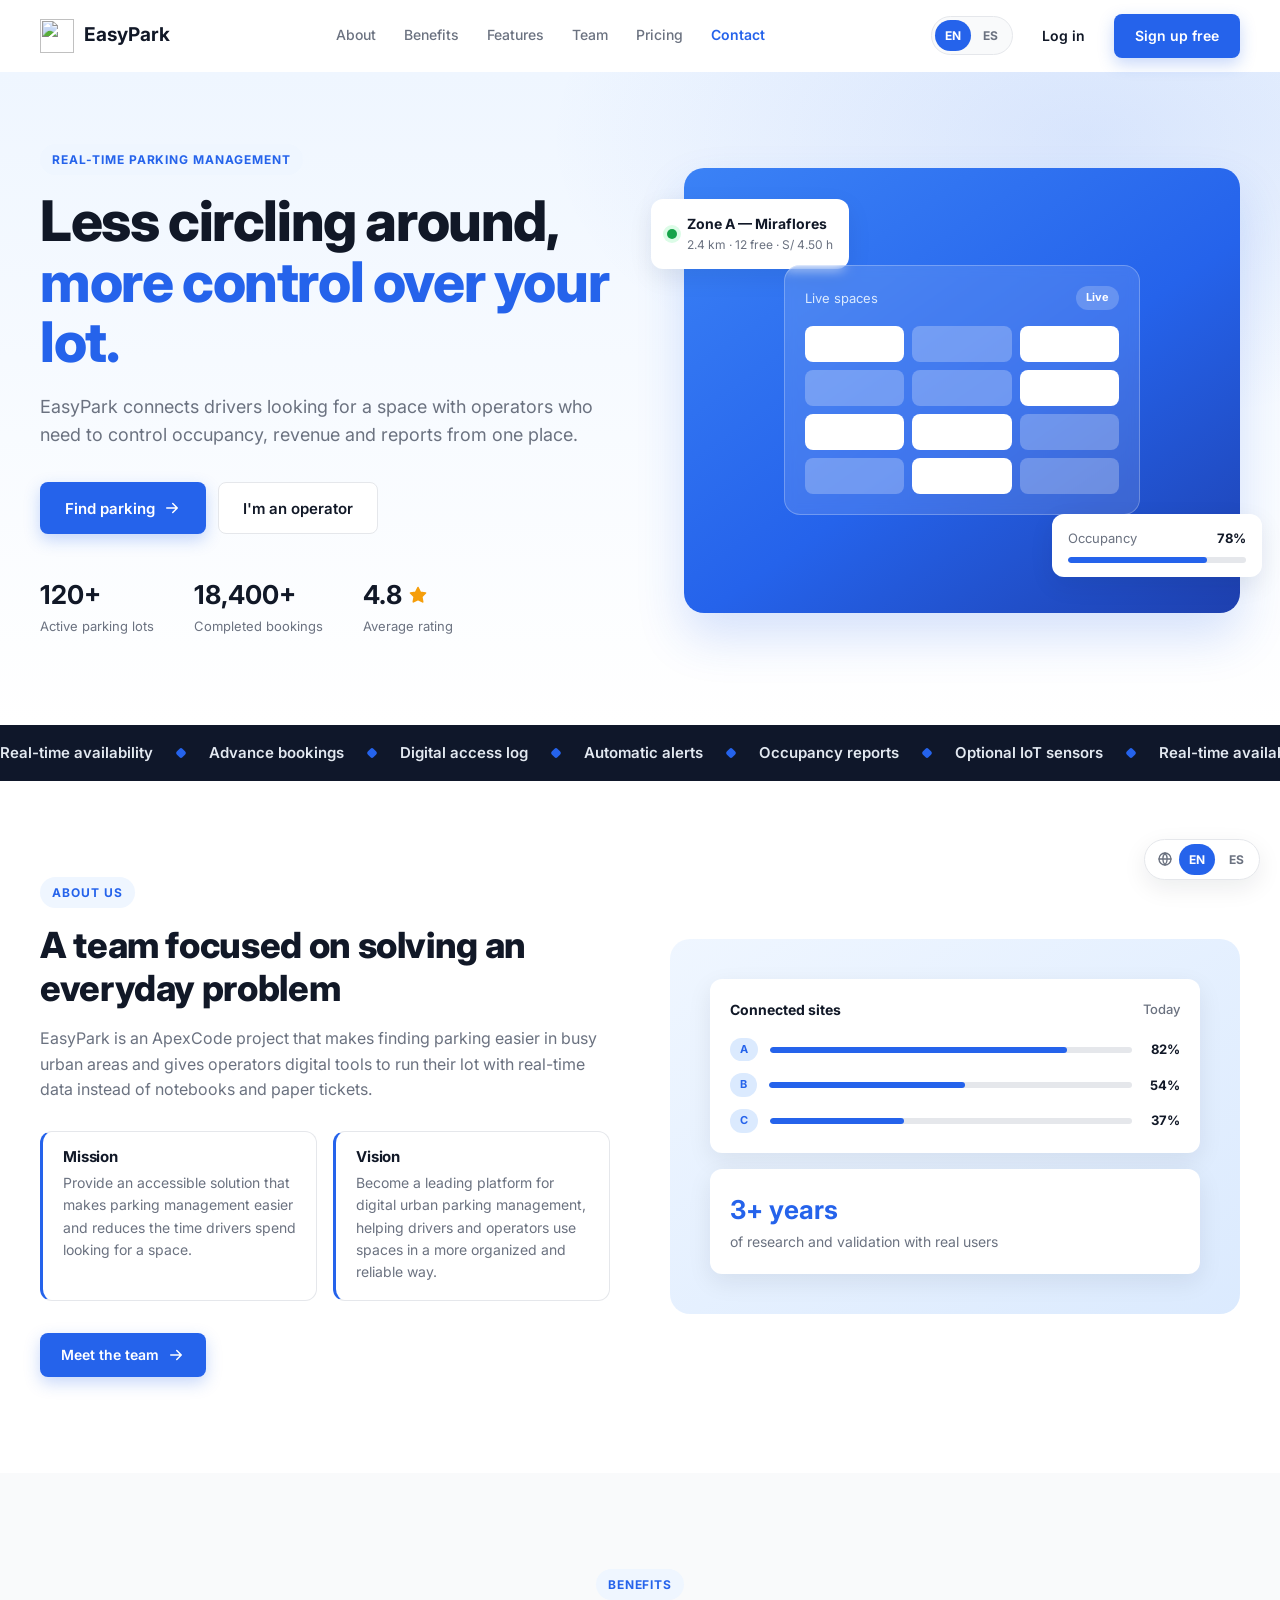
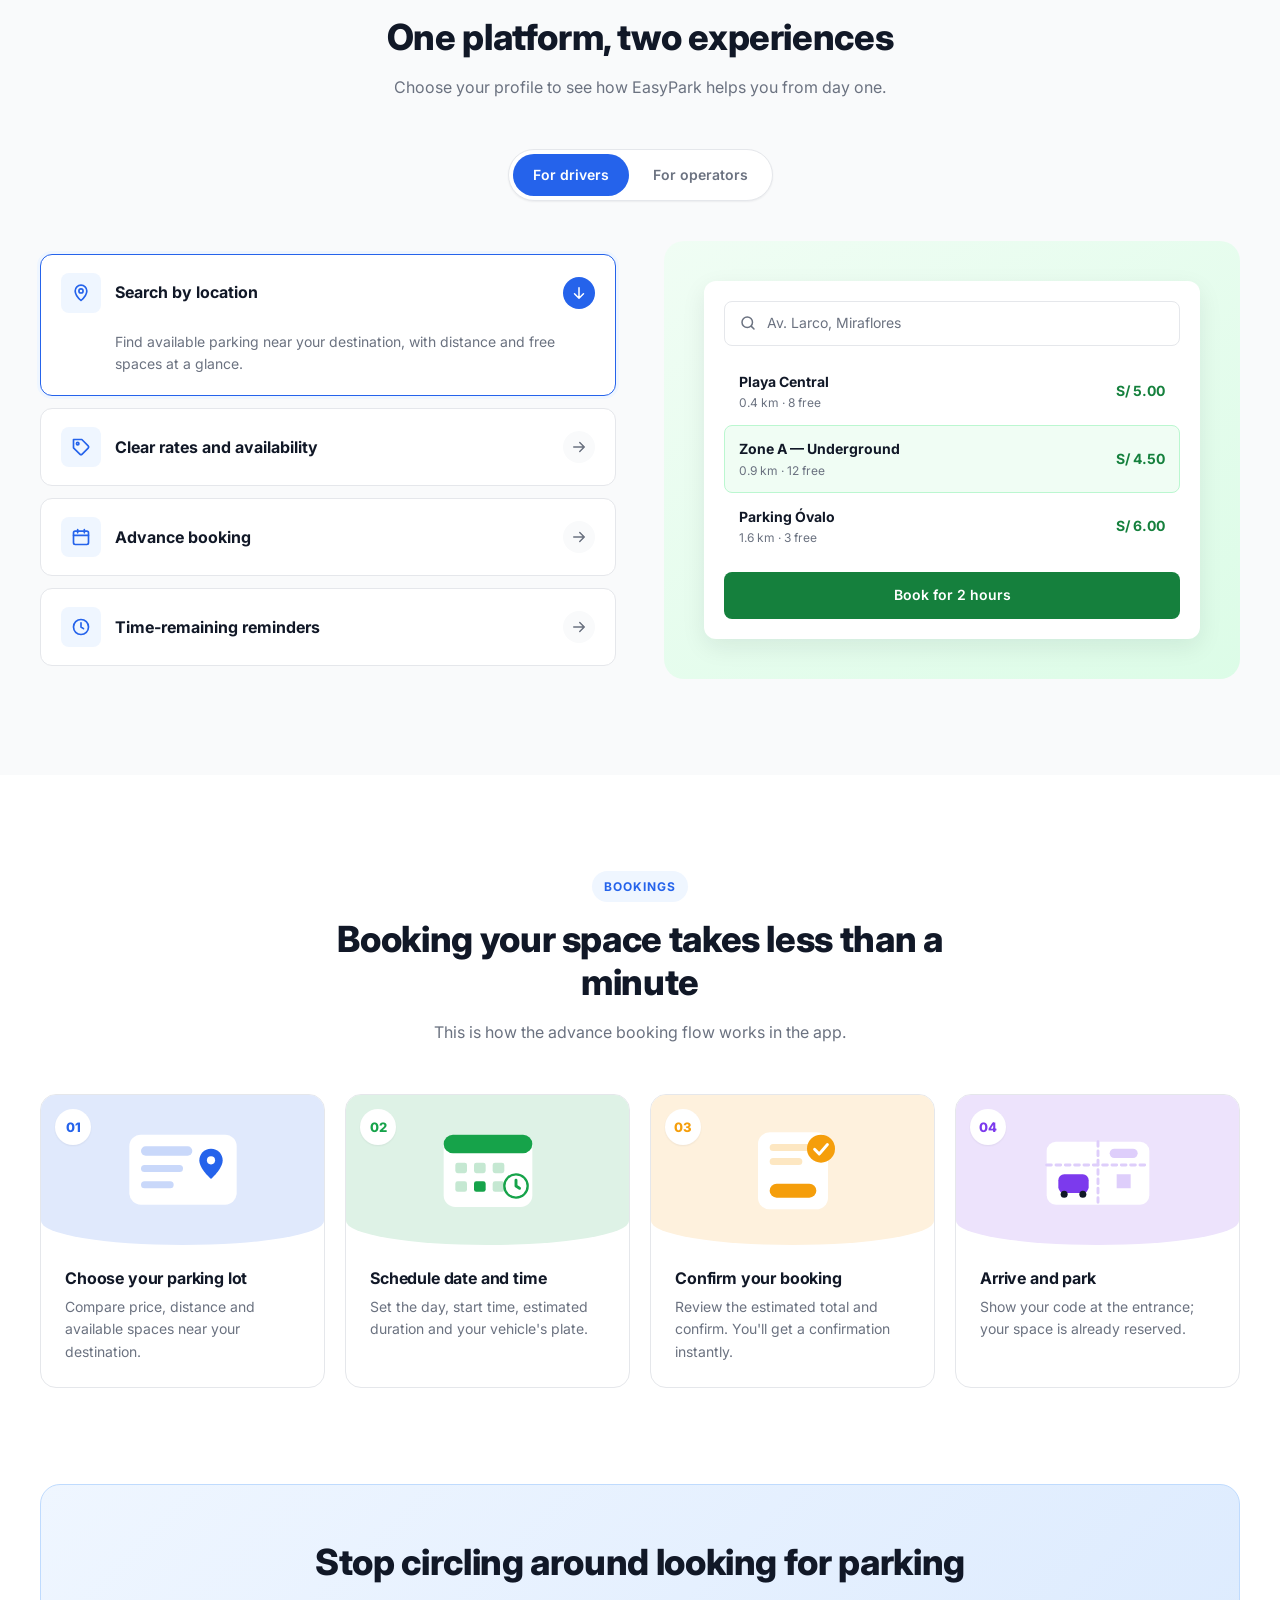
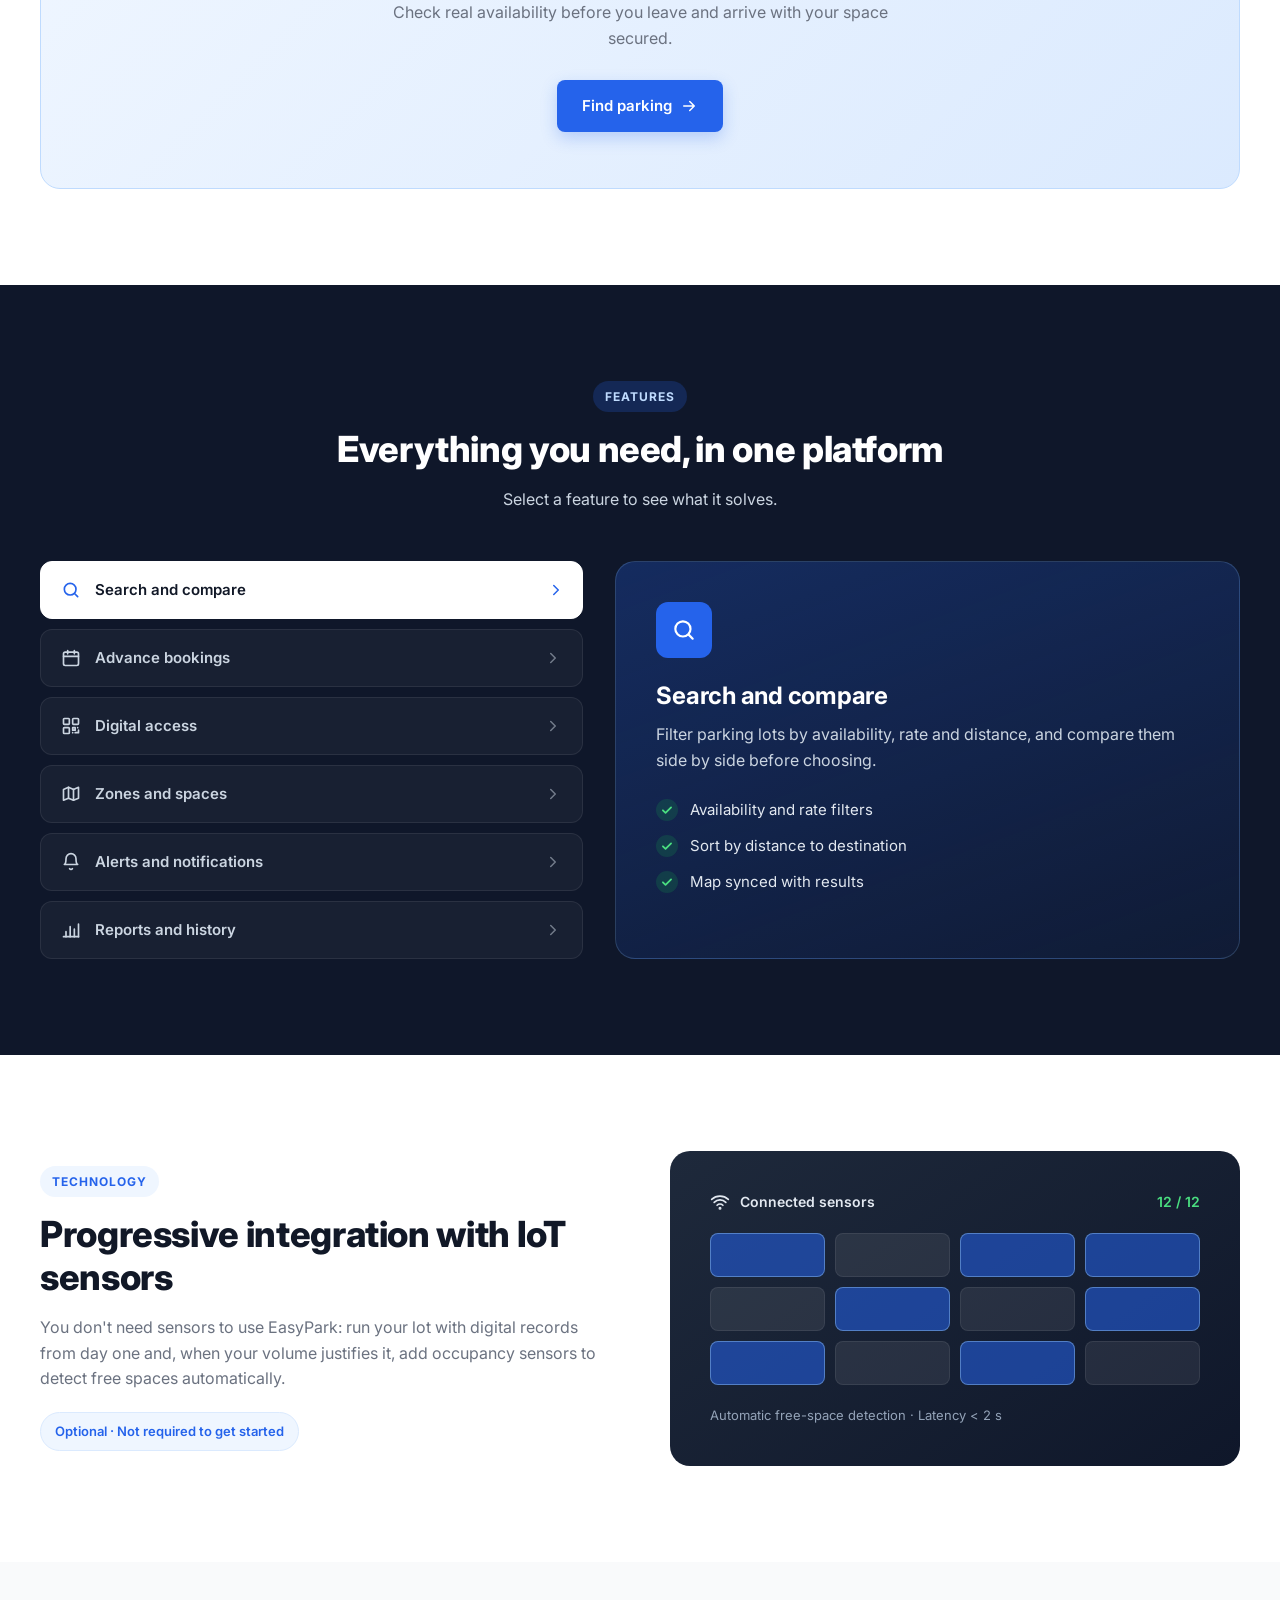
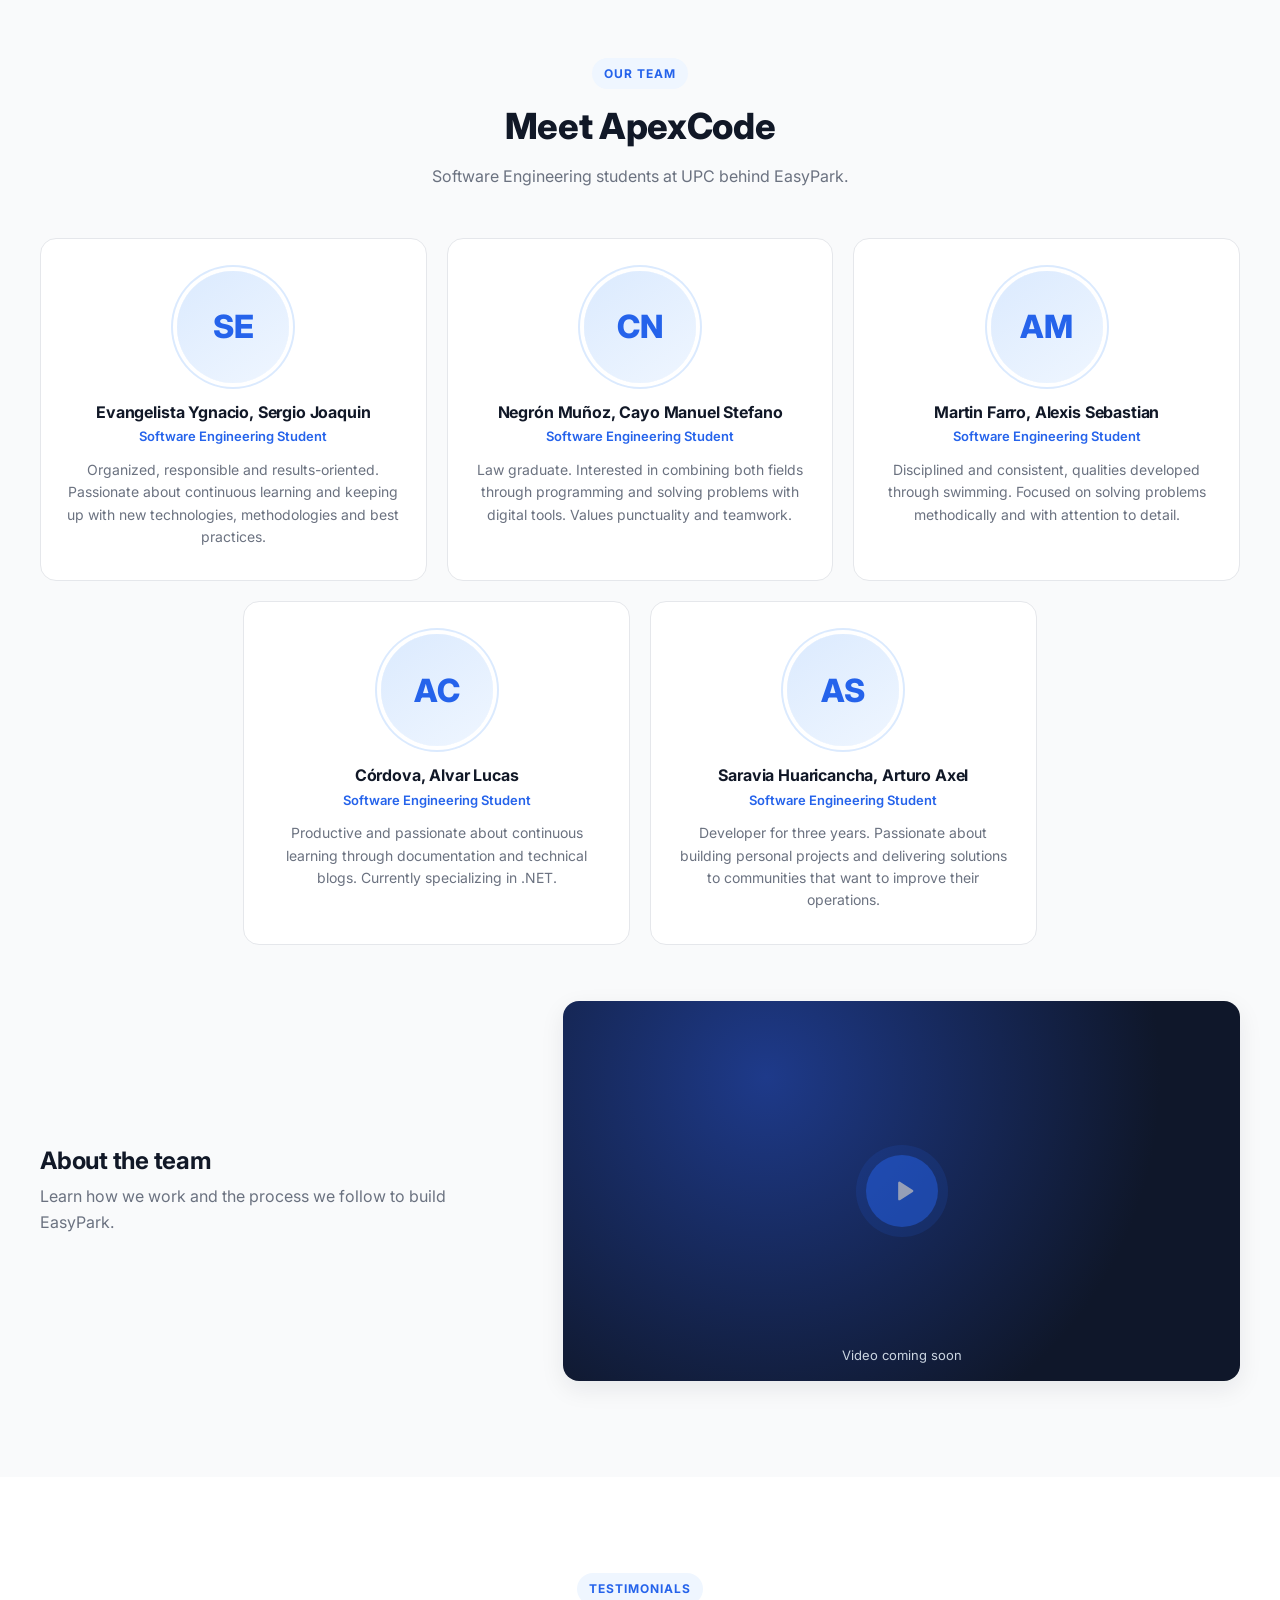
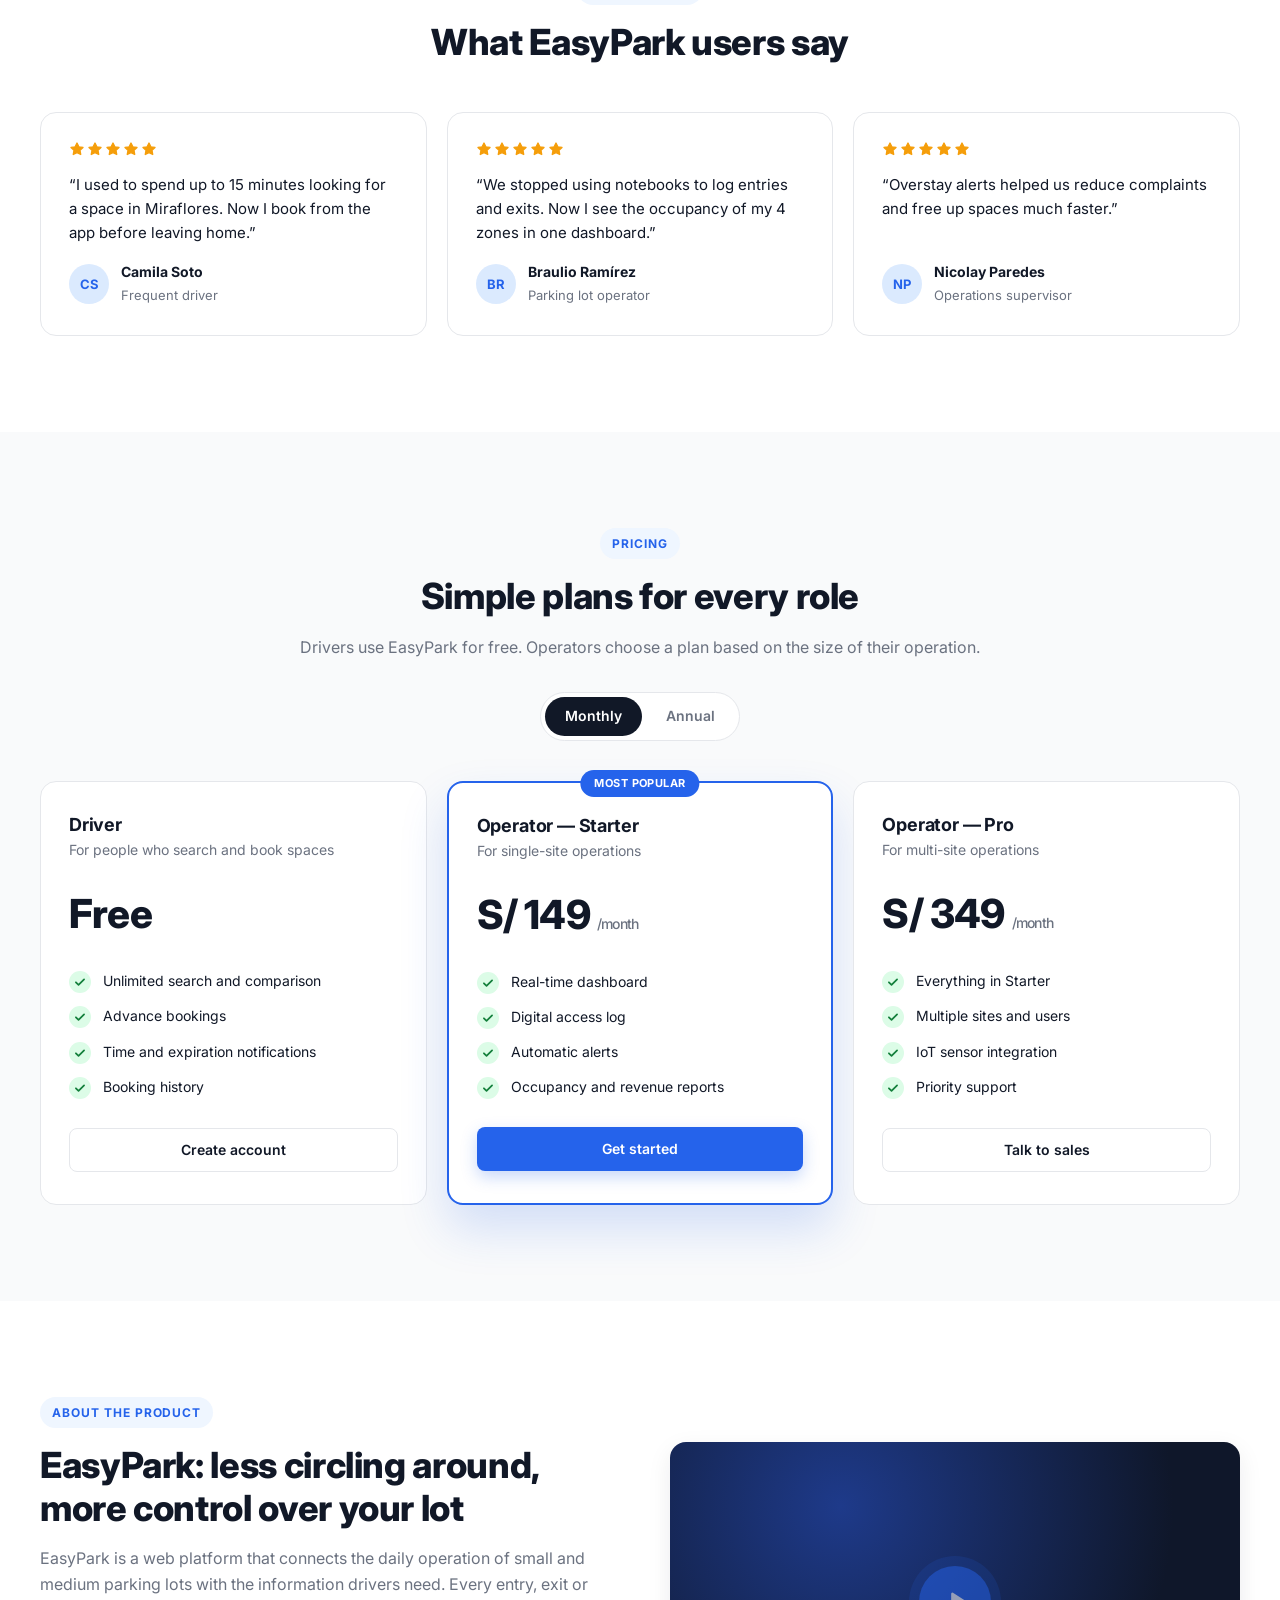
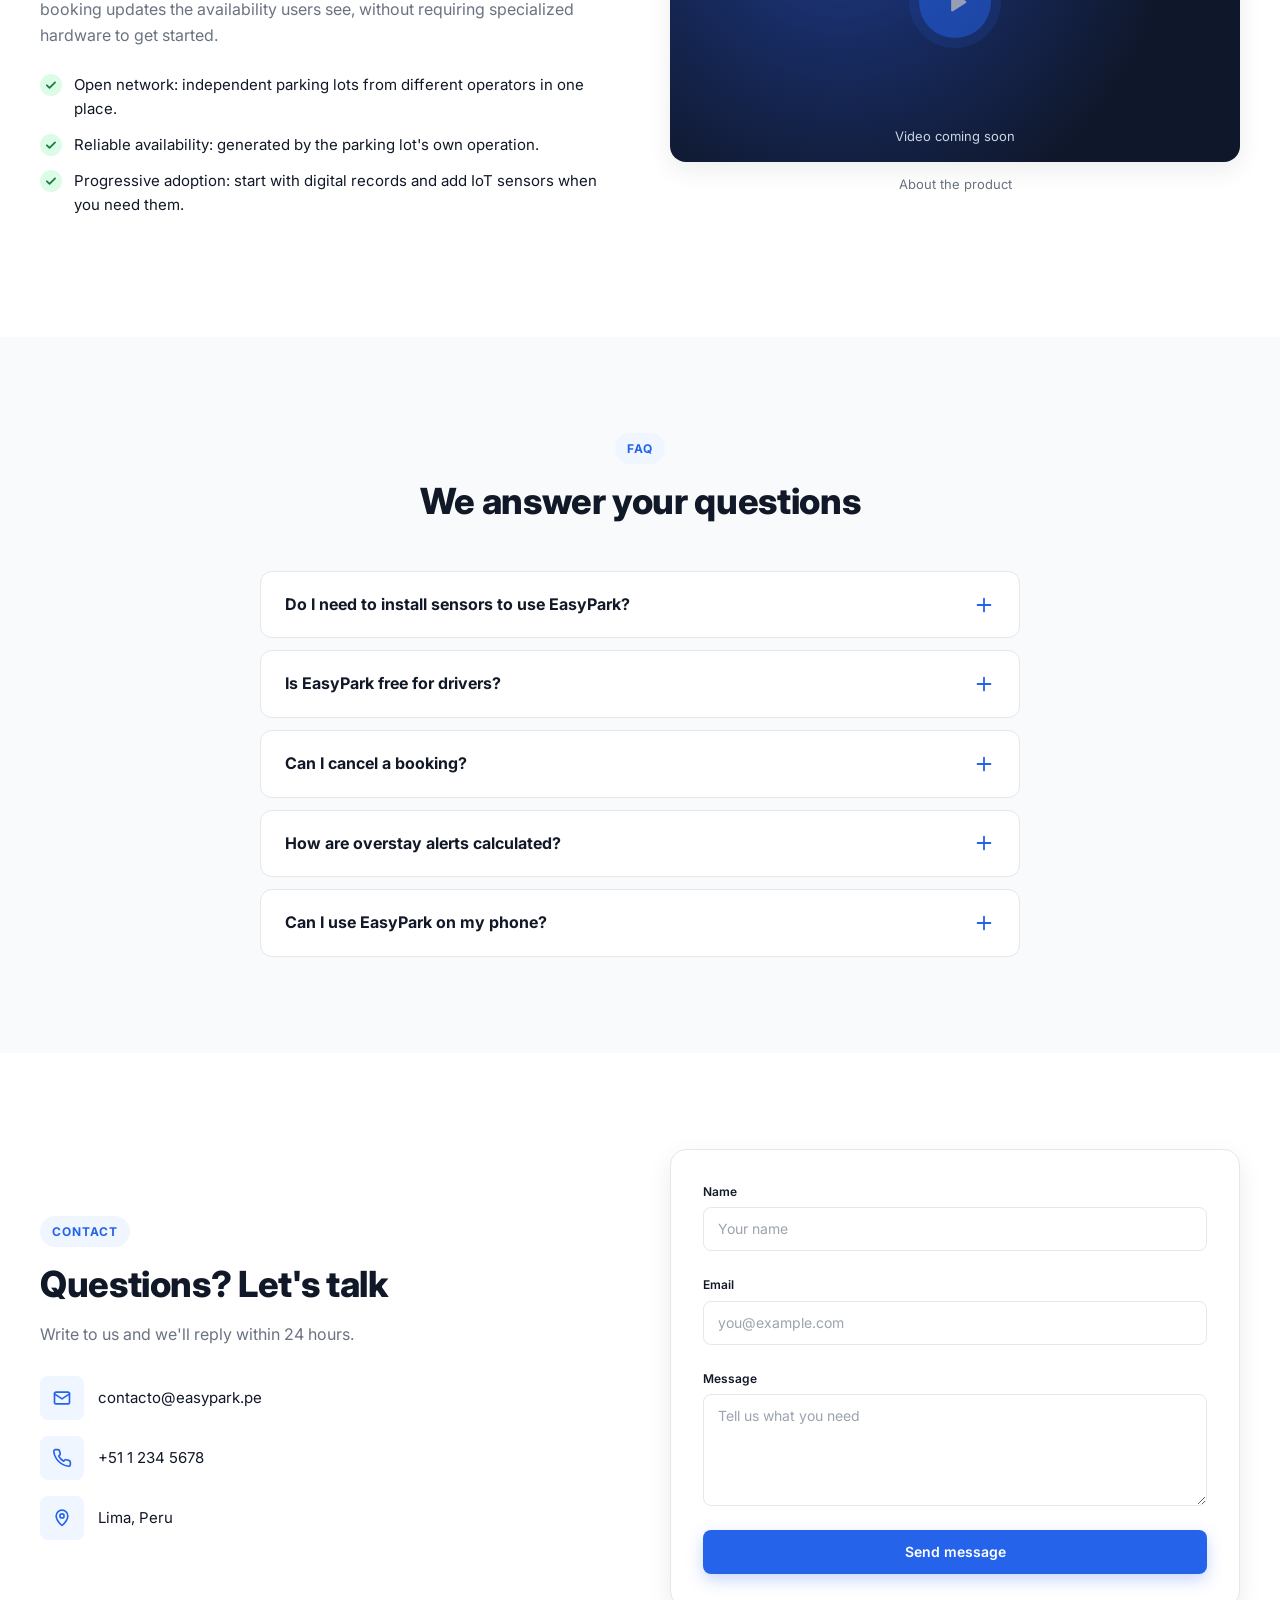
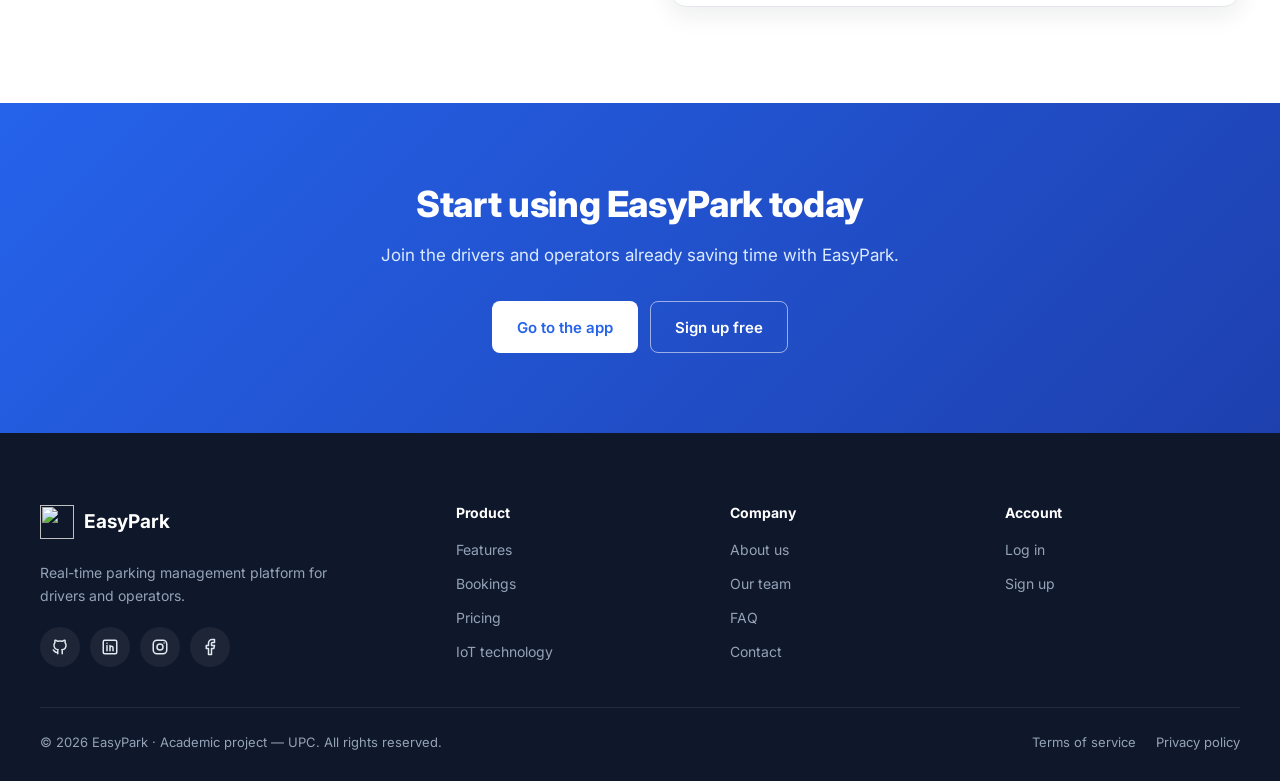
==== commit 0b025591: "feat(index): update index code." ====
--- a/index.html
+++ b/index.html
@@ -1,83 +1,156 @@
 ﻿<!DOCTYPE html>
-<html lang="es">
+<html lang="en">
 <head>
-    <meta charset="UTF-8">
-    <meta name="viewport" content="width=device-width, initial-scale=1.0">
-    <title>EasyPark — Gestión de estacionamientos en tiempo real</title>
-    <meta name="description" content="EasyPark conecta a conductores que buscan espacio con administradores que necesitan controlar su ocupación, ingresos y reportes desde un solo lugar.">
-    <link rel="icon" href="assets/images/easypark.jpeg">
-    <link rel="preconnect" href="https://fonts.googleapis.com">
-    <link rel="preconnect" href="https://fonts.gstatic.com" crossorigin>
-    <link href="https://fonts.googleapis.com/css2?family=Inter:wght@400;500;600;700;800&display=swap" rel="stylesheet">
-    <link rel="stylesheet" href="assets/css/styles.css">
+    <meta charset="UTF-8" />
+    <meta name="viewport" content="width=device-width, initial-scale=1.0" />
+    <title>EasyPark | Real-time parking management</title>
+    <meta name="description" content="EasyPark connects drivers looking for a space with operators who need to control occupancy, revenue and reports from one place." />
+    <meta name="keywords" content="estacionamiento, parking, reserva de estacionamiento, disponibilidad en tiempo real, gestión de estacionamientos, Lima" />
+    <meta name="author" content="ApexCode - EasyPark" />
+    <meta name="robots" content="index, follow" />
+    <meta name="theme-color" content="#2563EB" />
+    <link rel="canonical" href="https://upc-pre-202620-1asi0730-8074-apexcode.github.io/easypark-landing/" />
+
+    <!-- Open Graph / Twitter -->
+    <meta property="og:title" content="EasyPark | Menos vueltas buscando, más control al administrar" />
+    <meta property="og:description" content="Encuentra y reserva estacionamiento en segundos, o digitaliza la operación de tu estacionamiento." />
+    <meta property="og:type" content="website" />
+    <meta property="og:locale" content="en_US" />
+    <meta property="og:locale:alternate" content="es_PE" />
+    <meta property="og:url" content="https://upc-pre-202620-1asi0730-8074-apexcode.github.io/easypark-landing/" />
+    <meta property="og:image" content="https://upc-pre-202620-1asi0730-8074-apexcode.github.io/easypark-landing/assets/images/og-cover.png" />
+    <meta name="twitter:card" content="summary_large_image" />
+
+    <link rel="icon" type="image/svg+xml" href="assets/images/logo.svg" />
+
+    <!-- Fonts -->
+    <link rel="preconnect" href="https://fonts.googleapis.com" />
+    <link rel="preconnect" href="https://fonts.gstatic.com" crossorigin />
+    <link rel="stylesheet" href="https://fonts.googleapis.com/css2?family=Inter:wght@400;500;600;700;800&display=swap" />
+
+    <!-- Stylesheet -->
+    <link rel="stylesheet" href="assets/css/styles.css" />
+
+    <!-- Structured data -->
+    <script type="application/ld+json">
+        {
+            "@context": "https://schema.org",
+            "@type": "SoftwareApplication",
+            "name": "EasyPark",
+            "applicationCategory": "BusinessApplication",
+            "operatingSystem": "Web",
+            "description": "Real-time parking management platform for drivers and parking lot operators.",
+            "author": { "@type": "Organization", "name": "ApexCode" },
+            "offers": { "@type": "Offer", "price": "0", "priceCurrency": "PEN" }
+        }
+    </script>
 </head>
 <body>
 
-<!-- ====================== HEADER ====================== -->
-<header class="site-header" id="header">
-    <div class="container header-inner">
-        <a href="#hero" class="brand">
-            <img src="assets/images/easypark.jpeg" alt="Logo EasyPark">
+<!-- ================= Icon sprite ================= -->
+<svg class="sprite" aria-hidden="true" focusable="false">
+    <symbol id="i-pin" viewBox="0 0 24 24"><path d="M12 21s-7-6.2-7-11.5a7 7 0 0 1 14 0C19 14.8 12 21 12 21Z"/><circle cx="12" cy="9.5" r="2.5"/></symbol>
+    <symbol id="i-tag" viewBox="0 0 24 24"><path d="M20.6 13.4 13.4 20.6a2 2 0 0 1-2.8 0L3 13V3h10l7.6 7.6a2 2 0 0 1 0 2.8Z"/><circle cx="8" cy="8" r="1.5"/></symbol>
+    <symbol id="i-calendar" viewBox="0 0 24 24"><rect x="3" y="5" width="18" height="16" rx="2"/><path d="M16 3v4M8 3v4M3 10h18"/></symbol>
+    <symbol id="i-clock" viewBox="0 0 24 24"><circle cx="12" cy="12" r="9"/><path d="M12 7v5l3 2"/></symbol>
+    <symbol id="i-map" viewBox="0 0 24 24"><path d="M9 4 3 6.5v13L9 17l6 2.5 6-2.5v-13L15 6.5 9 4Z"/><path d="M9 4v13M15 6.5v13"/></symbol>
+    <symbol id="i-qr" viewBox="0 0 24 24"><rect x="3" y="3" width="7" height="7" rx="1"/><rect x="14" y="3" width="7" height="7" rx="1"/><rect x="3" y="14" width="7" height="7" rx="1"/><path d="M14 14h3v3h-3zM20 14v.01M14 20h.01M17 20h4v-3"/></symbol>
+    <symbol id="i-bell" viewBox="0 0 24 24"><path d="M18 8a6 6 0 1 0-12 0c0 6-2 7-2 7h16s-2-1-2-7Z"/><path d="M10.3 20a2 2 0 0 0 3.4 0"/></symbol>
+    <symbol id="i-chart" viewBox="0 0 24 24"><path d="M3 20h18"/><path d="M6 20v-6M11 20V8M16 20v-9M21 20V5"/></symbol>
+    <symbol id="i-search" viewBox="0 0 24 24"><circle cx="11" cy="11" r="7"/><path d="m20 20-3.5-3.5"/></symbol>
+    <symbol id="i-check" viewBox="0 0 24 24"><path d="m5 12.5 4.5 4.5L19 7.5"/></symbol>
+    <symbol id="i-arrow" viewBox="0 0 24 24"><path d="M5 12h14M13 6l6 6-6 6"/></symbol>
+    <symbol id="i-chevron" viewBox="0 0 24 24"><path d="m9 6 6 6-6 6"/></symbol>
+    <symbol id="i-plus" viewBox="0 0 24 24"><path d="M12 5v14M5 12h14"/></symbol>
+    <symbol id="i-play" viewBox="0 0 24 24"><path d="M8 5v14l11-7L8 5Z"/></symbol>
+    <symbol id="i-wifi" viewBox="0 0 24 24"><path d="M2 8.8a15 15 0 0 1 20 0M5 12.4a10 10 0 0 1 14 0M8.5 15.9a5 5 0 0 1 7 0"/><circle cx="12" cy="19.5" r=".8"/></symbol>
+    <symbol id="i-mail" viewBox="0 0 24 24"><rect x="3" y="5" width="18" height="14" rx="2"/><path d="m3 7 9 6 9-6"/></symbol>
+    <symbol id="i-phone" viewBox="0 0 24 24"><path d="M22 16.9v3a2 2 0 0 1-2.2 2 19.8 19.8 0 0 1-8.6-3.1 19.5 19.5 0 0 1-6-6A19.8 19.8 0 0 1 2.1 4.2 2 2 0 0 1 4.1 2h3a2 2 0 0 1 2 1.7c.1.9.4 1.8.7 2.7a2 2 0 0 1-.5 2.1L8 9.8a16 16 0 0 0 6 6l1.3-1.3a2 2 0 0 1 2.1-.4c.9.3 1.8.6 2.7.7a2 2 0 0 1 1.7 2Z"/></symbol>
+    <symbol id="i-star" viewBox="0 0 24 24"><path d="m12 3 2.8 5.7 6.2.9-4.5 4.4 1.1 6.2L12 17.3 6.4 20.2l1.1-6.2L3 9.6l6.2-.9L12 3Z"/></symbol>
+    <symbol id="i-globe" viewBox="0 0 24 24"><circle cx="12" cy="12" r="9"/><path d="M3 12h18M12 3a14 14 0 0 1 0 18M12 3a14 14 0 0 0 0 18"/></symbol>
+    <symbol id="i-menu" viewBox="0 0 24 24"><path d="M4 7h16M4 12h16M4 17h16"/></symbol>
+    <symbol id="i-close" viewBox="0 0 24 24"><path d="M6 6l12 12M18 6 6 18"/></symbol>
+    <symbol id="i-github" viewBox="0 0 24 24"><path d="M9 19c-4.3 1.4-4.3-2.5-6-3m12 5v-3.5c0-1 .1-1.4-.5-2 2.8-.3 5.5-1.4 5.5-6a4.6 4.6 0 0 0-1.3-3.2 4.2 4.2 0 0 0-.1-3.2s-1.1-.3-3.5 1.3a12.3 12.3 0 0 0-6.2 0C6.5 2.8 5.4 3.1 5.4 3.1a4.2 4.2 0 0 0-.1 3.2A4.6 4.6 0 0 0 4 9.5c0 4.6 2.7 5.7 5.5 6-.6.6-.6 1.2-.5 2V21"/></symbol>
+    <symbol id="i-linkedin" viewBox="0 0 24 24"><rect x="3" y="3" width="18" height="18" rx="2"/><path d="M8 10v7M8 7v.01M12 17v-4a2 2 0 0 1 4 0v4M12 10v7"/></symbol>
+    <symbol id="i-instagram" viewBox="0 0 24 24"><rect x="3" y="3" width="18" height="18" rx="5"/><circle cx="12" cy="12" r="4"/><path d="M17.5 6.5v.01"/></symbol>
+    <symbol id="i-facebook" viewBox="0 0 24 24"><path d="M18 2h-3a5 5 0 0 0-5 5v3H7v4h3v8h4v-8h3l1-4h-4V7a1 1 0 0 1 1-1h3V2Z"/></symbol>
+</svg>
+
+<a class="skip-link" href="#main" data-i18n="a11y.skip">Skip to main content</a>
+
+<!-- ================= Header & Navbar ================= -->
+<header class="header" id="header">
+    <div class="container nav-container">
+        <a href="#home" class="brand" aria-label="EasyPark">
+            <img src="assets/images/logo.svg" alt="" width="34" height="34" />
             <span>EasyPark</span>
         </a>
 
-        <nav class="nav" id="nav">
-            <a href="#nosotros">Quiénes somos</a>
-            <a href="#beneficios">Beneficios</a>
-            <a href="#funcionalidades">Funcionalidades</a>
-            <a href="#precios">Precios</a>
-            <a href="#testimonios">Testimonios</a>
-            <a href="#faq">FAQ</a>
-            <a href="#contacto">Contacto</a>
+        <nav class="nav-links" id="nav" aria-label="Main">
+            <a href="#about" data-i18n="nav.about">About</a>
+            <a href="#benefits" data-i18n="nav.benefits">Benefits</a>
+            <a href="#features" data-i18n="nav.features">Features</a>
+            <a href="#team" data-i18n="nav.team">Team</a>
+            <a href="#plans" data-i18n="nav.plans">Pricing</a>
+            <a href="#contact" data-i18n="nav.contact">Contact</a>
             <div class="nav-actions-mobile">
-                <a href="#contacto" class="btn btn-ghost">Iniciar sesión</a>
-                <a href="#precios" class="btn btn-primary">Regístrate gratis</a>
+                <a href="#plans" class="btn btn-ghost" data-app-link="login" data-i18n="nav.login">Log in</a>
+                <a href="#plans" class="btn btn-primary" data-app-link="signup" data-i18n="nav.signup">Sign up free</a>
             </div>
         </nav>
 
-        <div class="header-actions">
-            <a href="#contacto" class="btn btn-ghost">Iniciar sesión</a>
-            <a href="#precios" class="btn btn-primary">Regístrate gratis</a>
-        </div>
-
-        <button class="nav-toggle" id="navToggle" aria-label="Abrir menú" aria-expanded="false" aria-controls="nav">
-            <span></span><span></span><span></span>
-        </button>
+        <div class="nav-actions">
+            <div class="lang-switch" role="group" data-i18n-aria="a11y.lang" aria-label="Change language">
+                <button type="button" class="lang-opt" data-lang="en" aria-pressed="true">EN</button>
+                <button type="button" class="lang-opt" data-lang="es" aria-pressed="false">ES</button>
+            </div>
+            <a href="#plans" class="btn btn-ghost hide-sm" data-app-link="login" data-i18n="nav.login">Log in</a>
+            <a href="#plans" class="btn btn-primary hide-sm" data-app-link="signup" data-i18n="nav.signup">Sign up free</a>
+            <button class="menu-btn" id="menu-btn" type="button" aria-expanded="false" aria-controls="nav" data-i18n-aria="a11y.menu" aria-label="Open menu">
+                <svg class="ico ico-open"><use href="#i-menu"/></svg>
+                <svg class="ico ico-close"><use href="#i-close"/></svg>
+            </button>
+        </div>
     </div>
 </header>
 
-<main>
-
-    <!-- ====================== HERO ====================== -->
-    <section class="hero" id="hero">
+<main id="main">
+
+    <!-- ================= Hero Section ================= -->
+    <section class="hero-section" id="home">
         <div class="container hero-grid">
-            <div class="hero-copy">
-                <p class="eyebrow">Gestión de estacionamientos en tiempo real</p>
-                <h1>Menos vueltas buscando,<br><span class="accent">más control al administrar.</span></h1>
-                <p class="lead">EasyPark conecta a conductores que buscan espacio con administradores que necesitan controlar su ocupación, ingresos y reportes desde un solo lugar.</p>
+            <div class="hero-left">
+                <p class="eyebrow" data-i18n="hero.eyebrow">Real-time parking management</p>
+                <h1 class="hero-title">
+                    <span data-i18n="hero.title1">Less circling around,</span>
+                    <span class="accent" data-i18n="hero.title2">more control over your lot.</span>
+                </h1>
+                <p class="hero-subtitle" data-i18n="hero.subtitle">EasyPark connects drivers looking for a space with operators who need to control occupancy, revenue and reports from one place.</p>
                 <div class="hero-cta">
-                    <a href="#conductores" class="btn btn-dark btn-lg">Buscar estacionamiento</a>
-                    <a href="#administradores" class="btn btn-outline btn-lg">Soy administrador</a>
+                    <a href="#benefits" class="btn btn-primary btn-lg" data-segment="driver">
+                        <span data-i18n="hero.ctaDriver">Find parking</span>
+                        <svg class="ico"><use href="#i-arrow"/></svg>
+                    </a>
+                    <a href="#benefits" class="btn btn-outline btn-lg" data-segment="admin" data-i18n="hero.ctaAdmin">I'm an operator</a>
                 </div>
                 <ul class="hero-stats">
-                    <li><strong data-count="120" data-suffix="+">0</strong><span>Estacionamientos activos</span></li>
-                    <li><strong data-count="18400" data-suffix="+">0</strong><span>Reservas completadas</span></li>
-                    <li><strong>4.8 ★</strong><span>Calificación promedio</span></li>
+                    <li><strong data-count="120" data-suffix="+">120+</strong><span data-i18n="hero.stat1">Active parking lots</span></li>
+                    <li><strong data-count="18400" data-suffix="+">18,400+</strong><span data-i18n="hero.stat2">Completed bookings</span></li>
+                    <li><strong>4.8 <svg class="ico ico-star"><use href="#i-star"/></svg></strong><span data-i18n="hero.stat3">Average rating</span></li>
                 </ul>
             </div>
 
-            <div class="hero-visual">
+            <div class="hero-right" aria-hidden="true">
                 <div class="hero-panel">
                     <div class="float-card float-card--top">
-                        <span class="fc-dot"></span>
+                        <span class="dot dot--ok"></span>
                         <div>
-                            <p class="fc-title">Zona A — Miraflores</p>
-                            <p class="fc-meta">2.4 km · 12 libres · S/ 4.50 h</p>
+                            <p class="fc-title" data-i18n="hero.cardZone">Zone A — Miraflores</p>
+                            <p class="fc-meta" data-i18n="hero.cardMeta">2.4 km · 12 free · S/ 4.50 h</p>
                         </div>
                     </div>
-
                     <div class="hero-mock">
-                        <div class="hm-row"><span class="hm-label">Espacios en tiempo real</span><span class="hm-chip">En vivo</span></div>
+                        <div class="hm-row"><span data-i18n="hero.liveLabel">Live spaces</span><span class="hm-chip" data-i18n="hero.liveChip">Live</span></div>
                         <div class="hm-grid">
                             <span class="slot free"></span><span class="slot busy"></span><span class="slot free"></span>
                             <span class="slot busy"></span><span class="slot busy"></span><span class="slot free"></span>
@@ -85,9 +158,8 @@
                             <span class="slot busy"></span><span class="slot free"></span><span class="slot busy"></span>
                         </div>
                     </div>
-
                     <div class="float-card float-card--bottom">
-                        <div class="fc-bar-head"><span>Ocupación</span><strong>78%</strong></div>
+                        <div class="fc-bar-head"><span data-i18n="hero.occupancy">Occupancy</span><strong>78%</strong></div>
                         <div class="bar"><i style="--w:78%"></i></div>
                     </div>
                 </div>
@@ -95,445 +167,625 @@
         </div>
     </section>
 
-    <!-- ====================== QUIÉNES SOMOS ====================== -->
-    <section class="section" id="nosotros">
+    <!-- ================= Marquee Ribbon ================= -->
+    <div class="marquee" aria-hidden="true">
+        <div class="marquee-track">
+            <div class="marquee-group">
+                <span data-i18n="marquee.item1">Real-time availability</span><i></i>
+                <span data-i18n="marquee.item2">Advance bookings</span><i></i>
+                <span data-i18n="marquee.item3">Digital access log</span><i></i>
+                <span data-i18n="marquee.item4">Automatic alerts</span><i></i>
+                <span data-i18n="marquee.item5">Occupancy reports</span><i></i>
+                <span data-i18n="marquee.item6">Optional IoT sensors</span><i></i>
+            </div>
+            <div class="marquee-group">
+                <span data-i18n="marquee.item1">Real-time availability</span><i></i>
+                <span data-i18n="marquee.item2">Advance bookings</span><i></i>
+                <span data-i18n="marquee.item3">Digital access log</span><i></i>
+                <span data-i18n="marquee.item4">Automatic alerts</span><i></i>
+                <span data-i18n="marquee.item5">Occupancy reports</span><i></i>
+                <span data-i18n="marquee.item6">Optional IoT sensors</span><i></i>
+            </div>
+        </div>
+    </div>
+
+    <!-- ================= About Us ================= -->
+    <section class="section" id="about">
         <div class="container split">
             <div class="reveal">
-                <p class="eyebrow">Quiénes somos</p>
-                <h2>Un equipo enfocado en resolver un problema cotidiano</h2>
-                <p class="muted">EasyPark nace como proyecto para simplificar la búsqueda de estacionamiento en zonas urbanas de alta demanda y dar a los administradores herramientas digitales para operar con datos en tiempo real, en lugar de procesos manuales y hojas de cálculo.</p>
-                <ul class="check-list">
-                    <li>Nuestra misión: hacer que estacionar sea simple, rápido y transparente.</li>
-                    <li>Nuestra visión: ser la plataforma de referencia para la gestión de estacionamientos en Latinoamérica.</li>
-                    <li>Conversamos con administradores y conductores reales durante todo el proceso de diseño.</li>
-                </ul>
-            </div>
-
-            <div class="panel panel--blue reveal">
+                <p class="eyebrow" data-i18n="about.eyebrow">About us</p>
+                <h2 data-i18n="about.title">A team focused on solving an everyday problem</h2>
+                <p class="muted" data-i18n="about.desc">EasyPark is an ApexCode project that makes finding parking easier in busy urban areas and gives operators digital tools to run their lot with real-time data instead of notebooks and paper tickets.</p>
+                <div class="mv-grid">
+                    <div class="mv-card">
+                        <h3 data-i18n="about.missionTitle">Mission</h3>
+                        <p data-i18n="about.mission">Provide an accessible solution that makes parking management easier and reduces the time drivers spend looking for a space.</p>
+                    </div>
+                    <div class="mv-card">
+                        <h3 data-i18n="about.visionTitle">Vision</h3>
+                        <p data-i18n="about.vision">Become a leading platform for digital urban parking management, helping drivers and operators use spaces in a more organized and reliable way.</p>
+                    </div>
+                </div>
+                <a href="#team" class="btn btn-primary">
+                    <span data-i18n="about.cta">Meet the team</span>
+                    <svg class="ico"><use href="#i-arrow"/></svg>
+                </a>
+            </div>
+
+            <div class="panel panel--blue reveal" aria-hidden="true">
                 <div class="mini-card">
-                    <div class="mini-head"><span>Sedes conectadas</span><em>Hoy</em></div>
-                    <div class="mini-row"><span class="tag tag-blue">Zona A</span><div class="bar sm"><i style="--w:82%"></i></div><b>82%</b></div>
-                    <div class="mini-row"><span class="tag tag-blue">Zona B</span><div class="bar sm"><i style="--w:54%"></i></div><b>54%</b></div>
-                    <div class="mini-row"><span class="tag tag-blue">Zona C</span><div class="bar sm"><i style="--w:37%"></i></div><b>37%</b></div>
+                    <div class="mini-head"><span data-i18n="about.panelTitle">Connected sites</span><em data-i18n="about.panelToday">Today</em></div>
+                    <div class="mini-row"><span class="tag">A</span><div class="bar sm"><i style="--w:82%"></i></div><b>82%</b></div>
+                    <div class="mini-row"><span class="tag">B</span><div class="bar sm"><i style="--w:54%"></i></div><b>54%</b></div>
+                    <div class="mini-row"><span class="tag">C</span><div class="bar sm"><i style="--w:37%"></i></div><b>37%</b></div>
                 </div>
                 <div class="panel-note">
-                    <strong>+3 años</strong>
-                    <span>de investigación y validación con usuarios reales</span>
-                </div>
-            </div>
-        </div>
-    </section>
-
-    <!-- ====================== BENEFICIOS ====================== -->
-    <section class="section section--soft" id="beneficios">
+                    <strong data-i18n="about.noteValue">3+ years</strong>
+                    <span data-i18n="about.noteText">of research and validation with real users</span>
+                </div>
+            </div>
+        </div>
+    </section>
+
+    <!-- ================= Benefits (segment tabs + accordion) ================= -->
+    <section class="section section--soft" id="benefits">
         <div class="container">
             <div class="section-head reveal">
-                <p class="eyebrow center">Beneficios</p>
-                <h2>Una plataforma, ventajas para todos</h2>
-                <p class="muted">Antes de entrar en detalle por rol, esto es lo que EasyPark mejora desde el primer día.</p>
-            </div>
-
-            <div class="grid grid-4">
-                <article class="card reveal">
-                    <img class="icon" src="assets/images/reloj.png" alt="">
-                    <h3>Ahorra tiempo</h3>
-                    <p>Encuentra y reserva espacios sin dar vueltas: el sistema te muestra la disponibilidad al instante.</p>
-                </article>
-                <article class="card reveal">
-                    <img class="icon" src="assets/images/red.png" alt="">
-                    <h3>Control en tiempo real</h3>
-                    <p>Ocupación, accesos y tarifas actualizados al instante, desde cualquier lugar.</p>
-                </article>
-                <article class="card reveal">
-                    <img class="icon" src="assets/images/stats.png" alt="">
-                    <h3>Reportes confiables</h3>
-                    <p>Historial y métricas listas para tomar decisiones, sin hojas de cálculo sueltas.</p>
-                </article>
-                <article class="card reveal">
-                    <img class="icon" src="assets/images/escala.png" alt="">
-                    <h3>Escalable</h3>
-                    <p>Empieza con una sede y crece sin rehacer todo cuando sumes nuevas zonas.</p>
-                </article>
-            </div>
-        </div>
-    </section>
-    <!-- ====================== PARA CONDUCTORES ====================== -->
-    <section class="section" id="conductores">
+                <p class="eyebrow" data-i18n="benefits.eyebrow">Benefits</p>
+                <h2 data-i18n="benefits.title">One platform, two experiences</h2>
+                <p class="muted" data-i18n="benefits.subtitle">Choose your profile to see how EasyPark helps you from day one.</p>
+            </div>
+
+            <div class="segment-toggle reveal" role="tablist">
+                <button type="button" class="segment-btn is-active" role="tab" aria-selected="true" aria-controls="panel-driver" id="tab-driver" data-segment-tab="driver" data-i18n="benefits.tabDriver">For drivers</button>
+                <button type="button" class="segment-btn" role="tab" aria-selected="false" aria-controls="panel-admin" id="tab-admin" data-segment-tab="admin" data-i18n="benefits.tabAdmin">For operators</button>
+            </div>
+
+            <!-- Drivers -->
+            <div class="services-grid" id="panel-driver" role="tabpanel" aria-labelledby="tab-driver" data-segment-panel="driver">
+                <div class="accordion" data-accordion>
+                    <div class="acc-item is-open">
+                        <button type="button" class="acc-head" aria-expanded="true">
+                            <span class="acc-ico"><svg class="ico"><use href="#i-pin"/></svg></span>
+                            <span class="acc-title" data-i18n="benefits.d1Title">Search by location</span>
+                            <svg class="ico acc-arrow"><use href="#i-arrow"/></svg>
+                        </button>
+                        <div class="acc-body"><p data-i18n="benefits.d1Desc">Find available parking near your destination, with distance and free spaces at a glance.</p></div>
+                    </div>
+                    <div class="acc-item">
+                        <button type="button" class="acc-head" aria-expanded="false">
+                            <span class="acc-ico"><svg class="ico"><use href="#i-tag"/></svg></span>
+                            <span class="acc-title" data-i18n="benefits.d2Title">Clear rates and availability</span>
+                            <svg class="ico acc-arrow"><use href="#i-arrow"/></svg>
+                        </button>
+                        <div class="acc-body"><p data-i18n="benefits.d2Desc">Compare price, distance and features before deciding. No surprise charges when you leave.</p></div>
+                    </div>
+                    <div class="acc-item">
+                        <button type="button" class="acc-head" aria-expanded="false">
+                            <span class="acc-ico"><svg class="ico"><use href="#i-calendar"/></svg></span>
+                            <span class="acc-title" data-i18n="benefits.d3Title">Advance booking</span>
+                            <svg class="ico acc-arrow"><use href="#i-arrow"/></svg>
+                        </button>
+                        <div class="acc-body"><p data-i18n="benefits.d3Desc">Secure your space before you leave home and get instant confirmation.</p></div>
+                    </div>
+                    <div class="acc-item">
+                        <button type="button" class="acc-head" aria-expanded="false">
+                            <span class="acc-ico"><svg class="ico"><use href="#i-clock"/></svg></span>
+                            <span class="acc-title" data-i18n="benefits.d4Title">Time-remaining reminders</span>
+                            <svg class="ico acc-arrow"><use href="#i-arrow"/></svg>
+                        </button>
+                        <div class="acc-body"><p data-i18n="benefits.d4Desc">Get notified before your time runs out to avoid extra charges.</p></div>
+                    </div>
+                </div>
+
+                <div class="panel panel--green" aria-hidden="true">
+                    <div class="search-mock">
+                        <div class="search-bar"><svg class="ico"><use href="#i-search"/></svg><span data-i18n="benefits.searchPlaceholder">Av. Larco, Miraflores</span></div>
+                        <div class="result"><div><p class="r-title" data-i18n="benefits.r1">Playa Central</p><p class="r-meta" data-i18n="benefits.r1Meta">0.4 km · 8 free</p></div><b>S/ 5.00</b></div>
+                        <div class="result is-active"><div><p class="r-title" data-i18n="benefits.r2">Zone A — Underground</p><p class="r-meta" data-i18n="benefits.r2Meta">0.9 km · 12 free</p></div><b>S/ 4.50</b></div>
+                        <div class="result"><div><p class="r-title" data-i18n="benefits.r3">Parking Óvalo</p><p class="r-meta" data-i18n="benefits.r3Meta">1.6 km · 3 free</p></div><b>S/ 6.00</b></div>
+                        <div class="search-cta" data-i18n="benefits.searchCta">Book for 2 hours</div>
+                    </div>
+                </div>
+            </div>
+
+            <!-- Operators -->
+            <div class="services-grid" id="panel-admin" role="tabpanel" aria-labelledby="tab-admin" data-segment-panel="admin" hidden>
+                <div class="accordion" data-accordion>
+                    <div class="acc-item is-open">
+                        <button type="button" class="acc-head" aria-expanded="true">
+                            <span class="acc-ico"><svg class="ico"><use href="#i-map"/></svg></span>
+                            <span class="acc-title" data-i18n="benefits.a1Title">Digital zones and spaces</span>
+                            <svg class="ico acc-arrow"><use href="#i-arrow"/></svg>
+                        </button>
+                        <div class="acc-body"><p data-i18n="benefits.a1Desc">Register, organize and classify your spaces by zone and user type, and update capacity instantly.</p></div>
+                    </div>
+                    <div class="acc-item">
+                        <button type="button" class="acc-head" aria-expanded="false">
+                            <span class="acc-ico"><svg class="ico"><use href="#i-qr"/></svg></span>
+                            <span class="acc-title" data-i18n="benefits.a2Title">Digital access log</span>
+                            <svg class="ico acc-arrow"><use href="#i-arrow"/></svg>
+                        </button>
+                        <div class="acc-body"><p data-i18n="benefits.a2Desc">Record entries and exits by QR code or manually, without notebooks or paper tickets.</p></div>
+                    </div>
+                    <div class="acc-item">
+                        <button type="button" class="acc-head" aria-expanded="false">
+                            <span class="acc-ico"><svg class="ico"><use href="#i-bell"/></svg></span>
+                            <span class="acc-title" data-i18n="benefits.a3Title">Automatic alerts</span>
+                            <svg class="ico acc-arrow"><use href="#i-arrow"/></svg>
+                        </button>
+                        <div class="acc-body"><p data-i18n="benefits.a3Desc">Detect overstays and critical capacity without walking the lot.</p></div>
+                    </div>
+                    <div class="acc-item">
+                        <button type="button" class="acc-head" aria-expanded="false">
+                            <span class="acc-ico"><svg class="ico"><use href="#i-chart"/></svg></span>
+                            <span class="acc-title" data-i18n="benefits.a4Title">Reports and remote supervision</span>
+                            <svg class="ico acc-arrow"><use href="#i-arrow"/></svg>
+                        </button>
+                        <div class="acc-body"><p data-i18n="benefits.a4Desc">Check occupancy, movements and revenue from anywhere and export your reports.</p></div>
+                    </div>
+                </div>
+
+                <div class="panel panel--blue" aria-hidden="true">
+                    <div class="admin-mock">
+                        <div class="am-head"><span data-i18n="benefits.adminHead">Operator dashboard</span><em data-i18n="benefits.adminLive">Real time</em></div>
+                        <div class="am-kpis">
+                            <div><p data-i18n="benefits.kpiOccupancy">Occupancy</p><strong>78%</strong></div>
+                            <div><p data-i18n="benefits.kpiIncome">Revenue</p><strong>S/ 1,240</strong></div>
+                            <div><p data-i18n="benefits.kpiAlerts">Alerts</p><strong class="text-danger">3</strong></div>
+                        </div>
+                        <div class="am-list">
+                            <div class="am-item"><span class="dot dot--ok"></span><span data-i18n="benefits.ev1">Entry recorded · Space B-12</span></div>
+                            <div class="am-item"><span class="dot dot--warn"></span><span data-i18n="benefits.ev2">Time exceeded · Space A-04</span></div>
+                            <div class="am-item"><span class="dot dot--info"></span><span data-i18n="benefits.ev3">Booking confirmed · Space C-08</span></div>
+                        </div>
+                    </div>
+                </div>
+            </div>
+        </div>
+    </section>
+
+    <!-- ================= How booking works (steps) ================= -->
+    <section class="section" id="steps">
+        <div class="container">
+            <div class="section-head reveal">
+                <p class="eyebrow" data-i18n="steps.eyebrow">Bookings</p>
+                <h2 data-i18n="steps.title">Booking your space takes less than a minute</h2>
+                <p class="muted" data-i18n="steps.subtitle">This is how the advance booking flow works in the app.</p>
+            </div>
+
+            <ol class="steps-grid">
+                <li class="step-card step-card--1 reveal">
+                    <div class="step-top">
+                        <span class="step-num">01</span>
+                        <svg class="step-ill" viewBox="0 0 120 80" aria-hidden="true"><rect x="14" y="10" width="92" height="60" rx="10" class="ill-card"/><rect x="24" y="20" width="44" height="8" rx="4" class="ill-soft"/><path d="M84 22c-6 0-10 4.5-10 10 0 7.5 10 16 10 16s10-8.5 10-16c0-5.5-4-10-10-10Z" class="ill-accent"/><circle cx="84" cy="32" r="3.5" class="ill-card"/><rect x="24" y="36" width="36" height="6" rx="3" class="ill-soft"/><rect x="24" y="50" width="28" height="6" rx="3" class="ill-soft"/></svg>
+                    </div>
+                    <div class="step-body">
+                        <h3 data-i18n="steps.s1Title">Choose your parking lot</h3>
+                        <p data-i18n="steps.s1Desc">Compare price, distance and available spaces near your destination.</p>
+                    </div>
+                </li>
+                <li class="step-card step-card--2 reveal">
+                    <div class="step-top">
+                        <span class="step-num">02</span>
+                        <svg class="step-ill" viewBox="0 0 120 80" aria-hidden="true"><rect x="22" y="10" width="76" height="62" rx="10" class="ill-card"/><rect x="22" y="10" width="76" height="16" rx="8" class="ill-accent"/><g class="ill-soft"><rect x="32" y="34" width="10" height="9" rx="2"/><rect x="48" y="34" width="10" height="9" rx="2"/><rect x="64" y="34" width="10" height="9" rx="2"/><rect x="32" y="50" width="10" height="9" rx="2"/><rect x="64" y="50" width="10" height="9" rx="2"/></g><rect x="48" y="50" width="10" height="9" rx="2" class="ill-accent"/><circle cx="84" cy="54" r="10" class="ill-card ill-stroke"/><path d="M84 49v5l3 2" class="ill-line"/></svg>
+                    </div>
+                    <div class="step-body">
+                        <h3 data-i18n="steps.s2Title">Schedule date and time</h3>
+                        <p data-i18n="steps.s2Desc">Set the day, start time, estimated duration and your vehicle's plate.</p>
+                    </div>
+                </li>
+                <li class="step-card step-card--3 reveal">
+                    <div class="step-top">
+                        <span class="step-num">03</span>
+                        <svg class="step-ill" viewBox="0 0 120 80" aria-hidden="true"><rect x="30" y="8" width="60" height="66" rx="10" class="ill-card"/><rect x="40" y="18" width="40" height="6" rx="3" class="ill-soft"/><rect x="40" y="30" width="28" height="6" rx="3" class="ill-soft"/><rect x="40" y="52" width="40" height="12" rx="6" class="ill-accent"/><circle cx="84" cy="22" r="12" class="ill-accent"/><path d="m78.5 22.5 4 4 7-8" class="ill-line ill-line--light"/></svg>
+                    </div>
+                    <div class="step-body">
+                        <h3 data-i18n="steps.s3Title">Confirm your booking</h3>
+                        <p data-i18n="steps.s3Desc">Review the estimated total and confirm. You'll get a confirmation instantly.</p>
+                    </div>
+                </li>
+                <li class="step-card step-card--4 reveal">
+                    <div class="step-top">
+                        <span class="step-num">04</span>
+                        <svg class="step-ill" viewBox="0 0 120 80" aria-hidden="true"><rect x="16" y="16" width="88" height="54" rx="8" class="ill-card"/><path d="M16 36h88" class="ill-line ill-line--soft"/><path d="M60 16v54" class="ill-line ill-line--soft"/><rect x="26" y="44" width="26" height="16" rx="5" class="ill-accent"/><circle cx="31" cy="61" r="3" class="ill-dark"/><circle cx="47" cy="61" r="3" class="ill-dark"/><rect x="70" y="22" width="24" height="8" rx="4" class="ill-soft"/><path d="M76 44h12v12H76z" class="ill-soft"/></svg>
+                    </div>
+                    <div class="step-body">
+                        <h3 data-i18n="steps.s4Title">Arrive and park</h3>
+                        <p data-i18n="steps.s4Desc">Show your code at the entrance; your space is already reserved.</p>
+                    </div>
+                </li>
+            </ol>
+        </div>
+    </section>
+
+    <!-- ================= Mid CTA Banner ================= -->
+    <section class="cta-banner-section">
+        <div class="container">
+            <div class="cta-banner reveal">
+                <h2 data-i18n="ctaBanner.title">Stop circling around looking for parking</h2>
+                <p data-i18n="ctaBanner.subtitle">Check real availability before you leave and arrive with your space secured.</p>
+                <a href="#plans" class="btn btn-primary btn-lg" data-app-link="search">
+                    <span data-i18n="ctaBanner.btn">Find parking</span>
+                    <svg class="ico"><use href="#i-arrow"/></svg>
+                </a>
+            </div>
+        </div>
+    </section>
+
+    <!-- ================= Features (dark tabs) ================= -->
+    <section class="section section--dark" id="features">
+        <div class="container">
+            <div class="section-head reveal">
+                <p class="eyebrow eyebrow--light" data-i18n="features.eyebrow">Features</p>
+                <h2 data-i18n="features.title">Everything you need, in one platform</h2>
+                <p class="muted-light" data-i18n="features.subtitle">Select a feature to see what it solves.</p>
+            </div>
+
+            <div class="features-grid">
+                <div class="feature-tabs" role="tablist" aria-orientation="vertical">
+                    <button type="button" class="feature-tab is-active" role="tab" aria-selected="true" data-feature="1"><svg class="ico"><use href="#i-search"/></svg><span data-i18n="features.tab1">Search and compare</span><svg class="ico chev"><use href="#i-chevron"/></svg></button>
+                    <button type="button" class="feature-tab" role="tab" aria-selected="false" data-feature="2"><svg class="ico"><use href="#i-calendar"/></svg><span data-i18n="features.tab2">Advance bookings</span><svg class="ico chev"><use href="#i-chevron"/></svg></button>
+                    <button type="button" class="feature-tab" role="tab" aria-selected="false" data-feature="3"><svg class="ico"><use href="#i-qr"/></svg><span data-i18n="features.tab3">Digital access</span><svg class="ico chev"><use href="#i-chevron"/></svg></button>
+                    <button type="button" class="feature-tab" role="tab" aria-selected="false" data-feature="4"><svg class="ico"><use href="#i-map"/></svg><span data-i18n="features.tab4">Zones and spaces</span><svg class="ico chev"><use href="#i-chevron"/></svg></button>
+                    <button type="button" class="feature-tab" role="tab" aria-selected="false" data-feature="5"><svg class="ico"><use href="#i-bell"/></svg><span data-i18n="features.tab5">Alerts and notifications</span><svg class="ico chev"><use href="#i-chevron"/></svg></button>
+                    <button type="button" class="feature-tab" role="tab" aria-selected="false" data-feature="6"><svg class="ico"><use href="#i-chart"/></svg><span data-i18n="features.tab6">Reports and history</span><svg class="ico chev"><use href="#i-chevron"/></svg></button>
+                </div>
+
+                <div class="feature-panel" role="tabpanel" aria-live="polite">
+                    <div class="feature-panel-ico"><svg class="ico"><use id="feature-ico" href="#i-search"/></svg></div>
+                    <h3 id="feature-title" data-i18n="features.tab1">Search and compare</h3>
+                    <p id="feature-desc" data-i18n="features.tab1Desc">Filter parking lots by availability, rate and distance, and compare them side by side before choosing.</p>
+                    <ul class="check-list check-list--light">
+                        <li><svg class="ico"><use href="#i-check"/></svg><span id="feature-p1" data-i18n="features.tab1P1">Availability and rate filters</span></li>
+                        <li><svg class="ico"><use href="#i-check"/></svg><span id="feature-p2" data-i18n="features.tab1P2">Sort by distance to destination</span></li>
+                        <li><svg class="ico"><use href="#i-check"/></svg><span id="feature-p3" data-i18n="features.tab1P3">Map synced with results</span></li>
+                    </ul>
+                </div>
+            </div>
+        </div>
+    </section>
+
+    <!-- ================= IoT ================= -->
+    <section class="section" id="iot">
         <div class="container split">
             <div class="reveal">
-                <p class="eyebrow eyebrow--green">Para conductores</p>
-                <h2>Encuentra, compara y reserva sin dar vueltas</h2>
-                <ul class="feature-list feature-list--green">
-                    <li>
-                        <img src="assets/images/ubicacion.png" alt="">
-                        <div><h3>Búsqueda por ubicación</h3><p>Encuentra estacionamientos disponibles cerca de tu destino.</p></div>
-                    </li>
-                    <li>
-                        <img src="assets/images/dinero.png" alt="">
-                        <div><h3>Tarifas y disponibilidad clara</h3><p>Compara precio, distancia y espacios libres antes de decidir.</p></div>
-                    </li>
-                    <li>
-                        <img src="assets/images/reserva.png" alt="">
-                        <div><h3>Reserva anticipada</h3><p>Asegura tu espacio con anticipación y recibe confirmación al instante.</p></div>
-                    </li>
-                </ul>
-            </div>
-
-            <div class="panel panel--green reveal">
-                <div class="search-mock">
-                    <div class="search-bar"><img src="assets/images/lupa.png" alt=""><span>Av. Larco, Miraflores</span></div>
-                    <div class="result"><div><p class="r-title">Playa Central</p><p class="r-meta">0.4 km · 8 libres</p></div><b>S/ 5.00</b></div>
-                    <div class="result is-active"><div><p class="r-title">Zona A — Subterráneo</p><p class="r-meta">0.9 km · 12 libres</p></div><b>S/ 4.50</b></div>
-                    <div class="result"><div><p class="r-title">Parking Óvalo</p><p class="r-meta">1.6 km · 3 libres</p></div><b>S/ 6.00</b></div>
-                    <div class="search-cta">Reservar por 2 horas</div>
-                </div>
-            </div>
-        </div>
-    </section>
-
-    <!-- ====================== PARA ADMINISTRADORES ====================== -->
-    <section class="section section--soft" id="administradores">
+                <p class="eyebrow" data-i18n="iot.eyebrow">Technology</p>
+                <h2 data-i18n="iot.title">Progressive integration with IoT sensors</h2>
+                <p class="muted" data-i18n="iot.desc">You don't need sensors to use EasyPark: run your lot with digital records from day one and, when your volume justifies it, add occupancy sensors to detect free spaces automatically.</p>
+                <span class="chip" data-i18n="iot.chip">Optional · Not required to get started</span>
+            </div>
+            <div class="panel panel--dark reveal" aria-hidden="true">
+                <div class="iot">
+                    <div class="iot-head"><svg class="ico"><use href="#i-wifi"/></svg><span data-i18n="iot.head">Connected sensors</span><em>12 / 12</em></div>
+                    <div class="iot-grid">
+                        <span class="sensor on"></span><span class="sensor"></span><span class="sensor on"></span><span class="sensor on"></span>
+                        <span class="sensor"></span><span class="sensor on"></span><span class="sensor"></span><span class="sensor on"></span>
+                        <span class="sensor on"></span><span class="sensor"></span><span class="sensor on"></span><span class="sensor"></span>
+                    </div>
+                    <p class="iot-foot" data-i18n="iot.foot">Automatic free-space detection · Latency &lt; 2 s</p>
+                </div>
+            </div>
+        </div>
+    </section>
+
+    <!-- ================= Our Team ================= -->
+    <section class="section section--soft" id="team">
+        <div class="container">
+            <div class="section-head reveal">
+                <p class="eyebrow" data-i18n="team.eyebrow">Our team</p>
+                <h2 data-i18n="team.title">Meet ApexCode</h2>
+                <p class="muted" data-i18n="team.subtitle">Software Engineering students at UPC behind EasyPark.</p>
+            </div>
+
+            <div class="team-grid">
+                <article class="team-card reveal">
+                    <div class="team-avatar" data-initials="SE"><img src="assets/images/team/sergio.jpg" alt="Evangelista Ygnacio, Sergio Joaquin" /></div>
+                    <h3>Evangelista Ygnacio, Sergio Joaquin</h3>
+                    <p class="team-role" data-i18n="team.role">Software Engineering Student</p>
+                    <p class="team-bio" data-i18n="team.bioSergio">Organized, responsible and results-oriented. Passionate about continuous learning and keeping up with new technologies, methodologies and best practices.</p>
+                </article>
+                <article class="team-card reveal">
+                    <div class="team-avatar" data-initials="CN"><img src="assets/images/team/cayo.jpg" alt="Negrón Muñoz, Cayo Manuel Stefano" /></div>
+                    <h3>Negrón Muñoz, Cayo Manuel Stefano</h3>
+                    <p class="team-role" data-i18n="team.role">Software Engineering Student</p>
+                    <p class="team-bio" data-i18n="team.bioCayo">Law graduate. Interested in combining both fields through programming and solving problems with digital tools. Values punctuality and teamwork.</p>
+                </article>
+                <article class="team-card reveal">
+                    <div class="team-avatar" data-initials="AM"><img src="assets/images/team/alexis.jpg" alt="Martin Farro, Alexis Sebastian" /></div>
+                    <h3>Martin Farro, Alexis Sebastian</h3>
+                    <p class="team-role" data-i18n="team.role">Software Engineering Student</p>
+                    <p class="team-bio" data-i18n="team.bioAlexis">Disciplined and consistent, qualities developed through swimming. Focused on solving problems methodically and with attention to detail.</p>
+                </article>
+                <article class="team-card reveal">
+                    <div class="team-avatar" data-initials="AC"><img src="assets/images/team/alvar.jpg" alt="Córdova, Alvar Lucas" /></div>
+                    <h3>Córdova, Alvar Lucas</h3>
+                    <p class="team-role" data-i18n="team.role">Software Engineering Student</p>
+                    <p class="team-bio" data-i18n="team.bioAlvar">Productive and passionate about continuous learning through documentation and technical blogs. Currently specializing in .NET.</p>
+                </article>
+                <article class="team-card reveal">
+                    <div class="team-avatar" data-initials="AS"><img src="assets/images/team/arturo.jpg" alt="Saravia Huaricancha, Arturo Axel" /></div>
+                    <h3>Saravia Huaricancha, Arturo Axel</h3>
+                    <p class="team-role" data-i18n="team.role">Software Engineering Student</p>
+                    <p class="team-bio" data-i18n="team.bioArturo">Developer for three years. Passionate about building personal projects and delivering solutions to communities that want to improve their operations.</p>
+                </article>
+            </div>
+
+            <div class="video-split reveal">
+                <div>
+                    <h3 data-i18n="team.videoTitle">About the team</h3>
+                    <p class="muted" data-i18n="team.videoDesc">Learn how we work and the process we follow to build EasyPark.</p>
+                </div>
+                <div class="video-frame" data-video="team">
+                    <button type="button" class="video-play" data-i18n-aria="a11y.play" aria-label="Play video"><svg class="ico"><use href="#i-play"/></svg></button>
+                    <span class="video-soon" data-i18n="video.soon">Video coming soon</span>
+                </div>
+            </div>
+        </div>
+    </section>
+
+    <!-- ================= Testimonials ================= -->
+    <section class="section" id="testimonials">
+        <div class="container">
+            <div class="section-head reveal">
+                <p class="eyebrow" data-i18n="testimonials.eyebrow">Testimonials</p>
+                <h2 data-i18n="testimonials.title">What EasyPark users say</h2>
+            </div>
+            <div class="grid grid-3">
+                <figure class="quote reveal">
+                    <div class="stars" aria-label="5/5"><svg class="ico"><use href="#i-star"/></svg><svg class="ico"><use href="#i-star"/></svg><svg class="ico"><use href="#i-star"/></svg><svg class="ico"><use href="#i-star"/></svg><svg class="ico"><use href="#i-star"/></svg></div>
+                    <blockquote data-i18n="testimonials.q1">“I used to spend up to 15 minutes looking for a space in Miraflores. Now I book from the app before leaving home.”</blockquote>
+                    <figcaption class="author"><span class="avatar">CS</span><div><strong>Camila Soto</strong><em data-i18n="testimonials.r1">Frequent driver</em></div></figcaption>
+                </figure>
+                <figure class="quote reveal">
+                    <div class="stars" aria-label="5/5"><svg class="ico"><use href="#i-star"/></svg><svg class="ico"><use href="#i-star"/></svg><svg class="ico"><use href="#i-star"/></svg><svg class="ico"><use href="#i-star"/></svg><svg class="ico"><use href="#i-star"/></svg></div>
+                    <blockquote data-i18n="testimonials.q2">“We stopped using notebooks to log entries and exits. Now I see the occupancy of my 4 zones in one dashboard.”</blockquote>
+                    <figcaption class="author"><span class="avatar">BR</span><div><strong>Braulio Ramírez</strong><em data-i18n="testimonials.r2">Parking lot operator</em></div></figcaption>
+                </figure>
+                <figure class="quote reveal">
+                    <div class="stars" aria-label="5/5"><svg class="ico"><use href="#i-star"/></svg><svg class="ico"><use href="#i-star"/></svg><svg class="ico"><use href="#i-star"/></svg><svg class="ico"><use href="#i-star"/></svg><svg class="ico"><use href="#i-star"/></svg></div>
+                    <blockquote data-i18n="testimonials.q3">“Overstay alerts helped us reduce complaints and free up spaces much faster.”</blockquote>
+                    <figcaption class="author"><span class="avatar">NP</span><div><strong>Nicolay Paredes</strong><em data-i18n="testimonials.r3">Operations supervisor</em></div></figcaption>
+                </figure>
+            </div>
+        </div>
+    </section>
+
+    <!-- ================= Plans & Pricing ================= -->
+    <section class="section section--soft" id="plans">
+        <div class="container">
+            <div class="section-head reveal">
+                <p class="eyebrow" data-i18n="plans.eyebrow">Pricing</p>
+                <h2 data-i18n="plans.title">Simple plans for every role</h2>
+                <p class="muted" data-i18n="plans.subtitle">Drivers use EasyPark for free. Operators choose a plan based on the size of their operation.</p>
+            </div>
+
+            <div class="plan-toggle reveal" role="group">
+                <button type="button" class="plan-toggle-btn is-active" data-billing="monthly" aria-pressed="true" data-i18n="plans.monthly">Monthly</button>
+                <button type="button" class="plan-toggle-btn" data-billing="annual" aria-pressed="false" data-i18n="plans.annual">Annual</button>
+            </div>
+
+            <div class="plans-grid">
+                <article class="plan reveal">
+                    <h3 data-i18n="plans.driverTitle">Driver</h3>
+                    <p class="plan-sub" data-i18n="plans.driverSub">For people who search and book spaces</p>
+                    <p class="price"><span data-i18n="plans.free">Free</span></p>
+                    <ul class="check-list">
+                        <li><svg class="ico"><use href="#i-check"/></svg><span data-i18n="plans.driverF1">Unlimited search and comparison</span></li>
+                        <li><svg class="ico"><use href="#i-check"/></svg><span data-i18n="plans.driverF2">Advance bookings</span></li>
+                        <li><svg class="ico"><use href="#i-check"/></svg><span data-i18n="plans.driverF3">Time and expiration notifications</span></li>
+                        <li><svg class="ico"><use href="#i-check"/></svg><span data-i18n="plans.driverF4">Booking history</span></li>
+                    </ul>
+                    <a href="#contact" class="btn btn-outline btn-block" data-app-link="signup" data-i18n="plans.driverCta">Create account</a>
+                </article>
+
+                <article class="plan plan--featured reveal">
+                    <span class="badge" data-i18n="plans.badge">Most popular</span>
+                    <h3 data-i18n="plans.starterTitle">Operator — Starter</h3>
+                    <p class="plan-sub" data-i18n="plans.starterSub">For single-site operations</p>
+                    <p class="price">
+                        <span class="price-monthly">S/ 149 <small data-i18n="plans.perMonth">/month</small></span>
+                        <span class="price-annual" hidden>S/ 1,430 <small data-i18n="plans.perYear">/year</small></span>
+                    </p>
+                    <p class="save-badge" hidden data-i18n="plans.save">Save 20% yearly</p>
+                    <ul class="check-list">
+                        <li><svg class="ico"><use href="#i-check"/></svg><span data-i18n="plans.starterF1">Real-time dashboard</span></li>
+                        <li><svg class="ico"><use href="#i-check"/></svg><span data-i18n="plans.starterF2">Digital access log</span></li>
+                        <li><svg class="ico"><use href="#i-check"/></svg><span data-i18n="plans.starterF3">Automatic alerts</span></li>
+                        <li><svg class="ico"><use href="#i-check"/></svg><span data-i18n="plans.starterF4">Occupancy and revenue reports</span></li>
+                    </ul>
+                    <a href="#contact" class="btn btn-primary btn-block" data-app-link="signup" data-i18n="plans.starterCta">Get started</a>
+                </article>
+
+                <article class="plan reveal">
+                    <h3 data-i18n="plans.proTitle">Operator — Pro</h3>
+                    <p class="plan-sub" data-i18n="plans.proSub">For multi-site operations</p>
+                    <p class="price">
+                        <span class="price-monthly">S/ 349 <small data-i18n="plans.perMonth">/month</small></span>
+                        <span class="price-annual" hidden>S/ 3,350 <small data-i18n="plans.perYear">/year</small></span>
+                    </p>
+                    <p class="save-badge" hidden data-i18n="plans.save">Save 20% yearly</p>
+                    <ul class="check-list">
+                        <li><svg class="ico"><use href="#i-check"/></svg><span data-i18n="plans.proF1">Everything in Starter</span></li>
+                        <li><svg class="ico"><use href="#i-check"/></svg><span data-i18n="plans.proF2">Multiple sites and users</span></li>
+                        <li><svg class="ico"><use href="#i-check"/></svg><span data-i18n="plans.proF3">IoT sensor integration</span></li>
+                        <li><svg class="ico"><use href="#i-check"/></svg><span data-i18n="plans.proF4">Priority support</span></li>
+                    </ul>
+                    <a href="#contact" class="btn btn-outline btn-block" data-i18n="plans.proCta">Talk to sales</a>
+                </article>
+            </div>
+        </div>
+    </section>
+
+    <!-- ================= About the product (overview + video) ================= -->
+    <section class="section" id="product">
         <div class="container split">
             <div class="reveal">
-                <p class="eyebrow">Para administradores</p>
-                <h2>Gestiona, supervisa y reporta desde un solo panel</h2>
-                <ul class="feature-list">
-                    <li>
-                        <span class="ico-blue"><svg viewBox="0 0 24 24" fill="none" stroke="currentColor" stroke-width="1.8" stroke-linecap="round" stroke-linejoin="round"><path d="M9 4 3 6.5v13L9 17l6 2.5 6-2.5v-13L15 6.5 9 4Z"/><path d="M9 4v13M15 6.5v13"/></svg></span>
-                        <div><h3>Zonas y espacios digitalizados</h3><p>Registra, organiza y actualiza la capacidad en tiempo real.</p></div>
-                    </li>
-                    <li>
-                        <span class="ico-blue"><svg viewBox="0 0 24 24" fill="none" stroke="currentColor" stroke-width="1.8" stroke-linecap="round" stroke-linejoin="round"><path d="M18 8a6 6 0 1 0-12 0c0 6-2 7-2 7h16s-2-1-2-7Z"/><path d="M10.3 20a2 2 0 0 0 3.4 0"/></svg></span>
-                        <div><h3>Alertas automáticas</h3><p>Detecta permanencias excedidas y capacidad crítica sin revisarlo manualmente.</p></div>
-                    </li>
-                    <li>
-                        <span class="ico-blue"><svg viewBox="0 0 24 24" fill="none" stroke="currentColor" stroke-width="1.8" stroke-linecap="round" stroke-linejoin="round"><path d="M3 20h18"/><path d="M6 20v-6M11 20V8M16 20v-9M21 20V5"/></svg></span>
-                        <div><h3>Reportes de ocupación e ingresos</h3><p>Analiza el desempeño de cada zona para tomar mejores decisiones.</p></div>
-                    </li>
+                <p class="eyebrow" data-i18n="overview.eyebrow">About the product</p>
+                <h2 data-i18n="overview.title">EasyPark: less circling around, more control over your lot</h2>
+                <p class="muted" data-i18n="overview.desc">EasyPark is a web platform that connects the daily operation of small and medium parking lots with the information drivers need.</p>
+                <ul class="check-list">
+                    <li><svg class="ico"><use href="#i-check"/></svg><span data-i18n="overview.p1">Open network: independent parking lots from different operators in one place.</span></li>
+                    <li><svg class="ico"><use href="#i-check"/></svg><span data-i18n="overview.p2">Reliable availability: generated by the parking lot's own operation.</span></li>
+                    <li><svg class="ico"><use href="#i-check"/></svg><span data-i18n="overview.p3">Progressive adoption: start with digital records and add IoT sensors when you need them.</span></li>
                 </ul>
             </div>
-
-            <div class="panel panel--blue reveal">
-                <div class="admin-mock">
-                    <div class="am-head"><span>Panel de administrador</span><em>Tiempo real</em></div>
-                    <div class="am-kpis">
-                        <div><p>Ocupación</p><strong>78%</strong></div>
-                        <div><p>Ingresos</p><strong>S/ 1,240</strong></div>
-                        <div><p>Alertas</p><strong>3</strong></div>
-                    </div>
-                    <div class="am-list">
-                        <div class="am-item"><span class="dot ok"></span>Ingreso registrado · Espacio B-12</div>
-                        <div class="am-item"><span class="dot warn"></span>Tiempo excedido · Espacio A-04</div>
-                        <div class="am-item"><span class="dot ok"></span>Reserva confirmada · Espacio C-08</div>
-                    </div>
-                </div>
-            </div>
-        </div>
-    </section>
-    <!-- ====================== FUNCIONALIDADES ====================== -->
-     <section class="section" id="funcionalidades">
-  <div class="container">
-    <div class="section-head reveal">
-      <p class="eyebrow center">Funcionalidades</p>
-      <h2>Todo lo que necesitas, en una sola plataforma</h2>
-      <p class="muted">Un resumen de las capacidades reales que ya puedes usar hoy en EasyPark.</p>
-    </div>
-
-    <div class="grid grid-3">
-      <article class="card card--row reveal">
-        <img class="icon icon-dark" src="assets/images/lupa.png" alt="">
-        <div><h3>Búsqueda y comparación</h3><p>Filtra por disponibilidad, tarifa y cercanía en segundos.</p></div>
-      </article>
-      <article class="card card--row reveal">
-        <img class="icon icon-dark" src="assets/images/calendario.png" alt="">
-        <div><h3>Reservas anticipadas</h3><p>Programa fecha, hora y espacio con confirmación inmediata.</p></div>
-      </article>
-      <article class="card card--row reveal">
-        <img class="icon icon-dark" src="assets/images/puerta.png" alt="">
-        <div><h3>Accesos digitales</h3><p>Registro de ingreso y salida por código, sin papeles.</p></div>
-      </article>
-      <article class="card card--row reveal">
-        <img class="icon icon-dark" src="assets/images/mapa.png" alt="">
-        <div><h3>Zonas y espacios</h3><p>Mapea y clasifica tu estacionamiento por zonas y tipo de espacio.</p></div>
-      </article>
-      <article class="card card--row reveal">
-        <img class="icon icon-dark" src="assets/images/campana.png" alt="">
-        <div><h3>Alertas inteligentes</h3><p>Notificaciones de tiempo excedido, vencimientos y capacidad.</p></div>
-      </article>
-      <article class="card card--row reveal">
-        <img class="icon icon-dark" src="assets/images/flecha.png" alt="">
-        <div><h3>Reportes e historial</h3><p>Ocupación, movimientos y tiempos de permanencia siempre a mano.</p></div>
-      </article>
-    </div>
-  </div>
-</section>
-    <!-- ====================== RESERVAS / PASOS ====================== -->
-     <section class="section section--soft" id="reservas">
-  <div class="container">
-    <div class="section-head reveal">
-      <p class="eyebrow center">Reservas</p>
-      <h2>Reservar tu espacio toma menos de un minuto</h2>
-      <p class="muted">Así funciona el flujo de reserva anticipada dentro de la aplicación.</p>
-    </div>
-
-    <div class="steps">
-      <article class="step reveal"><span class="step-num">1</span><h3>Elige tu estacionamiento</h3><p>Compara precio, cercanía y espacios disponibles.</p></article>
-      <article class="step reveal"><span class="step-num">2</span><h3>Programa fecha y hora</h3><p>Define el día, la hora de inicio y la duración estimada.</p></article>
-      <article class="step reveal"><span class="step-num">3</span><h3>Confirma tu reserva</h3><p>Revisa el total estimado y confirma en un solo paso.</p></article>
-      <article class="step reveal"><span class="step-num">4</span><h3>Llega y estaciona</h3><p>Muestra tu confirmación al ingresar y listo.</p></article>
-    </div>
-  </div>
-</section>
-    <!-- ====================== GESTIÓN REMOTA ====================== -->
-     <section class="section" id="gestion">
-  <div class="container split split--reverse">
-    <div class="dash reveal">
-      <div class="dash-kpis">
-        <div><p>Ocupación hoy</p><strong>78%</strong></div>
-        <div><p>Ingresos</p><strong>S/ 1,240</strong></div>
-        <div><p>Alertas activas</p><strong class="danger">3</strong></div>
-      </div>
-      <div class="dash-chart">
-        <p class="dash-title">Ocupación por zona</p>
-        <div class="chart-row"><span>Zona A</span><div class="bar danger"><i style="--w:92%"></i></div></div>
-        <div class="chart-row"><span>Zona B</span><div class="bar danger"><i style="--w:64%"></i></div></div>
-        <div class="chart-row"><span>Zona C</span><div class="bar danger"><i style="--w:41%"></i></div></div>
-      </div>
-    </div>
-
-    <div class="reveal">
-      <p class="eyebrow">Gestión para administradores</p>
-      <h2>Supervisa tu estacionamiento de forma remota</h2>
-      <p class="muted">Registra ingresos y salidas, actualiza la ocupación en tiempo real y recibe alertas automáticas cuando algo necesita tu atención, sin estar físicamente en el lugar.</p>
-      <ul class="check-list">
-        <li>Panel de control con ocupación en tiempo real.</li>
-        <li>Registro digital de accesos, sin planillas en papel.</li>
-        <li>Reportes exportables de ingresos y movimientos.</li>
-      </ul>
-    </div>
-  </div>
-</section>
-    <!-- ====================== TECNOLOGÍA / IOT ====================== -->
-     <section class="section section--dark" id="tecnologia">
-  <div class="container split">
-    <div class="reveal">
-      <p class="eyebrow eyebrow--light">Tecnología</p>
-      <h2>Integración progresiva con sensores IoT</h2>
-      <p class="muted-light">No necesitas sensores para poder usar EasyPark: puedes operar con registro manual desde el día uno y sumar sensores de ocupación más adelante para automatizar la detección de espacios libres.</p>
-      <span class="chip">◆ Opcional · No obligatorio para empezar</span>
-    </div>
-
-    <div class="panel panel--dark reveal">
-      <div class="iot">
-        <div class="iot-head"><img src="assets/images/red.png" alt=""><span>Sensores conectados</span><em>12 / 12</em></div>
-        <div class="iot-grid">
-          <span class="sensor on"></span><span class="sensor"></span><span class="sensor on"></span><span class="sensor on"></span>
-          <span class="sensor"></span><span class="sensor on"></span><span class="sensor"></span><span class="sensor on"></span>
-          <span class="sensor on"></span><span class="sensor"></span><span class="sensor on"></span><span class="sensor"></span>
-        </div>
-        <p class="iot-foot">Detección automática de espacios libres · Latencia &lt; 2s</p>
-      </div>
-    </div>
-  </div>
-</section>
-
-    <!-- ====================== TESTIMONIOS ====================== -->
-    <section class="section" id="testimonios">
-        <div class="container">
-            <div class="section-head reveal">
-                <p class="eyebrow center">Testimonios</p>
-                <h2>Lo que dicen quienes usan EasyPark</h2>
-            </div>
-
-            <div class="grid grid-3">
-                <article class="quote reveal">
-                    <p class="stars">★★★★★</p>
-                    <p class="quote-text">&ldquo;Antes perdía hasta 15 minutos buscando espacio en Miraflores. Ahora reservo desde la app antes de salir de casa.&rdquo;</p>
-                    <div class="author"><span class="avatar">CS</span><div><strong>Camila Soto</strong><em>Conductora frecuente</em></div></div>
-                </article>
-                <article class="quote reveal">
-                    <p class="stars">★★★★★</p>
-                    <p class="quote-text">&ldquo;Dejamos de usar cuadernos para el registro de entradas y salidas. Ahora veo la ocupación de mis 4 zonas en un solo panel.&rdquo;</p>
-                    <div class="author"><span class="avatar">BR</span><div><strong>Braulio Ramírez</strong><em>Administrador de estacionamiento</em></div></div>
-                </article>
-                <article class="quote reveal">
-                    <p class="stars">★★★★★</p>
-                    <p class="quote-text">&ldquo;Las alertas de permanencia excedida nos ayudaron a reducir reclamos y liberar espacios mucho más rápido.&rdquo;</p>
-                    <div class="author"><span class="avatar">NP</span><div><strong>Nicolay Paredes</strong><em>Supervisor de operaciones</em></div></div>
-                </article>
-            </div>
-        </div>
-    </section>
-
-    <!-- ====================== PRECIOS ====================== -->
-    <section class="section section--soft" id="precios">
-        <div class="container">
-            <div class="section-head reveal">
-                <p class="eyebrow center">Precios</p>
-                <h2>Planes simples para cada rol</h2>
-                <p class="muted">Los conductores usan EasyPark gratis. Los administradores eligen el plan según el tamaño de su operación.</p>
-            </div>
-
-            <div class="grid grid-3 pricing">
-                <article class="plan reveal">
-                    <h3>Conductor</h3>
-                    <p class="plan-desc">Para quienes buscan y reservan espacio</p>
-                    <p class="price">Gratis</p>
-                    <ul class="plan-list">
-                        <li>Búsqueda y comparación ilimitada</li>
-                        <li>Reservas anticipadas</li>
-                        <li>Notificaciones en tiempo real</li>
-                    </ul>
-                    <a href="#contacto" class="btn btn-outline btn-block">Crear cuenta</a>
-                </article>
-
-                <article class="plan plan--featured reveal">
-                    <span class="badge">Más elegido</span>
-                    <h3>Administrador — Starter</h3>
-                    <p class="plan-desc">Para operaciones de una sede</p>
-                    <p class="price">S/ 149 <small>/mes</small></p>
-                    <ul class="plan-list">
-                        <li>Panel de control y reportes</li>
-                        <li>Registro digital de accesos</li>
-                        <li>Alertas automáticas</li>
-                    </ul>
-                    <a href="#contacto" class="btn btn-primary btn-block">Empezar ahora</a>
-                </article>
-
-                <article class="plan reveal">
-                    <h3>Administrador — Pro</h3>
-                    <p class="plan-desc">Para operaciones con múltiples sedes</p>
-                    <p class="price">S/ 349 <small>/mes</small></p>
-                    <ul class="plan-list">
-                        <li>Todo lo del plan Starter</li>
-                        <li>Múltiples sedes y usuarios</li>
-                        <li>Integración con sensores IoT</li>
-                    </ul>
-                    <a href="#contacto" class="btn btn-outline btn-block">Hablar con ventas</a>
-                </article>
-            </div>
-        </div>
-    </section>
-
-    <!-- ====================== FAQ ====================== -->
-    <section class="section" id="faq">
+            <div class="reveal">
+                <div class="video-frame" data-video="product">
+                    <button type="button" class="video-play" data-i18n-aria="a11y.play" aria-label="Play video"><svg class="ico"><use href="#i-play"/></svg></button>
+                    <span class="video-soon" data-i18n="video.soon">Video coming soon</span>
+                </div>
+                <p class="video-caption" data-i18n="overview.videoTitle">About the product</p>
+            </div>
+        </div>
+    </section>
+
+    <!-- ================= FAQ ================= -->
+    <section class="section section--soft" id="faq">
         <div class="container container--narrow">
             <div class="section-head reveal">
-                <p class="eyebrow center">Preguntas frecuentes</p>
-                <h2>Resolvemos tus dudas</h2>
-            </div>
-
-            <div class="faq">
-                <div class="faq-item reveal">
-                    <button class="faq-q" type="button" aria-expanded="false">¿Necesito instalar sensores para usar EasyPark?<i></i></button>
-                    <div class="faq-a"><p>No. Puedes operar con registro manual desde el primer día y sumar sensores IoT más adelante.</p></div>
-                </div>
-                <div class="faq-item reveal">
-                    <button class="faq-q" type="button" aria-expanded="false">¿EasyPark tiene costo para los conductores?<i></i></button>
-                    <div class="faq-a"><p>No, la cuenta de conductor es completamente gratuita: buscar, comparar y reservar no tiene costo adicional.</p></div>
-                </div>
-                <div class="faq-item reveal">
-                    <button class="faq-q" type="button" aria-expanded="false">¿Puedo cancelar una reserva?<i></i></button>
-                    <div class="faq-a"><p>Sí. Desde &ldquo;Mis reservas&rdquo; puedes cancelar tu reserva activa antes de la hora de inicio.</p></div>
-                </div>
-                <div class="faq-item reveal">
-                    <button class="faq-q" type="button" aria-expanded="false">¿Cómo se calculan las alertas de tiempo excedido?<i></i></button>
-                    <div class="faq-a"><p>El sistema compara la hora de ingreso registrada con el tiempo permitido configurado por el administrador en cada zona.</p></div>
-                </div>
-            </div>
-        </div>
-    </section>
-    
-    
-    
-    <!-- ====================== CONTACTO ====================== -->
-    <section class="section section--soft" id="contacto">
+                <p class="eyebrow" data-i18n="faq.eyebrow">FAQ</p>
+                <h2 data-i18n="faq.title">We answer your questions</h2>
+            </div>
+            <div class="faq" data-accordion>
+                <div class="acc-item faq-item reveal">
+                    <button type="button" class="acc-head" aria-expanded="false"><span class="acc-title" data-i18n="faq.q1">Do I need to install sensors to use EasyPark?</span><svg class="ico acc-plus"><use href="#i-plus"/></svg></button>
+                    <div class="acc-body"><p data-i18n="faq.a1">No. You can operate with digital records from day one and add IoT sensors later.</p></div>
+                </div>
+                <div class="acc-item faq-item reveal">
+                    <button type="button" class="acc-head" aria-expanded="false"><span class="acc-title" data-i18n="faq.q2">Is EasyPark free for drivers?</span><svg class="ico acc-plus"><use href="#i-plus"/></svg></button>
+                    <div class="acc-body"><p data-i18n="faq.a2">Yes. Driver accounts are free: searching, comparing and booking have no extra cost.</p></div>
+                </div>
+                <div class="acc-item faq-item reveal">
+                    <button type="button" class="acc-head" aria-expanded="false"><span class="acc-title" data-i18n="faq.q3">Can I cancel a booking?</span><svg class="ico acc-plus"><use href="#i-plus"/></svg></button>
+                    <div class="acc-body"><p data-i18n="faq.a3">Yes. From “My bookings” you can cancel your active booking before its start time.</p></div>
+                </div>
+                <div class="acc-item faq-item reveal">
+                    <button type="button" class="acc-head" aria-expanded="false"><span class="acc-title" data-i18n="faq.q4">How are overstay alerts calculated?</span><svg class="ico acc-plus"><use href="#i-plus"/></svg></button>
+                    <div class="acc-body"><p data-i18n="faq.a4">The system compares the recorded entry time with the allowed time the operator configured for each zone.</p></div>
+                </div>
+                <div class="acc-item faq-item reveal">
+                    <button type="button" class="acc-head" aria-expanded="false"><span class="acc-title" data-i18n="faq.q5">Can I use EasyPark on my phone?</span><svg class="ico acc-plus"><use href="#i-plus"/></svg></button>
+                    <div class="acc-body"><p data-i18n="faq.a5">Yes. The web app is responsive and works on computers, tablets and phones, with nothing to install.</p></div>
+                </div>
+            </div>
+        </div>
+    </section>
+
+    <!-- ================= Contact ================= -->
+    <section class="section" id="contact">
         <div class="container split">
             <div class="reveal">
-                <p class="eyebrow">Contacto</p>
-                <h2>¿Tienes preguntas? Hablemos</h2>
-                <p class="muted">Escríbenos y te responderemos en menos de 24 horas.</p>
+                <p class="eyebrow" data-i18n="contact.eyebrow">Contact</p>
+                <h2 data-i18n="contact.title">Questions? Let's talk</h2>
+                <p class="muted" data-i18n="contact.subtitle">Write to us and we'll reply within 24 hours.</p>
                 <ul class="contact-list">
-                    <li><span>✉</span> contacto@easypark.pe</li>
-                    <li><span>☎</span> +51 1 234 5678</li>
-                    <li><span>◎</span> Lima, Perú</li>
+                    <li><span class="contact-ico"><svg class="ico"><use href="#i-mail"/></svg></span><a href="mailto:contacto@easypark.pe">contacto@easypark.pe</a></li>
+                    <li><span class="contact-ico"><svg class="ico"><use href="#i-phone"/></svg></span><a href="tel:+5112345678">+51 1 234 5678</a></li>
+                    <li><span class="contact-ico"><svg class="ico"><use href="#i-pin"/></svg></span><span data-i18n="contact.location">Lima, Peru</span></li>
                 </ul>
             </div>
 
-            <form class="form reveal" id="contactForm" novalidate>
+            <form class="form reveal" id="contact-form" novalidate>
                 <div class="field">
-                    <label for="nombre">Nombre</label>
-                    <input type="text" id="nombre" name="nombre" placeholder="Tu nombre" required>
-                    <small class="error"></small>
+                    <label for="name" data-i18n="contact.name">Name</label>
+                    <input type="text" id="name" name="name" autocomplete="name" data-i18n-placeholder="contact.namePh" placeholder="Your name" required />
+                    <small class="error" id="name-error" aria-live="polite"></small>
                 </div>
                 <div class="field">
-                    <label for="correo">Correo electrónico</label>
-                    <input type="email" id="correo" name="correo" placeholder="tucorreo@ejemplo.com" required>
-                    <small class="error"></small>
+                    <label for="email" data-i18n="contact.email">Email</label>
+                    <input type="email" id="email" name="email" autocomplete="email" data-i18n-placeholder="contact.emailPh" placeholder="you@example.com" required />
+                    <small class="error" id="email-error" aria-live="polite"></small>
                 </div>
                 <div class="field">
-                    <label for="mensaje">Mensaje</label>
-                    <textarea id="mensaje" name="mensaje" rows="4" placeholder="Cuéntanos qué necesitas" required></textarea>
-                    <small class="error"></small>
-                </div>
-                <button type="submit" class="btn btn-primary btn-block">Enviar mensaje</button>
-                <p class="form-ok" id="formOk" hidden>¡Gracias! Hemos recibido tu mensaje.</p>
+                    <label for="message" data-i18n="contact.message">Message</label>
+                    <textarea id="message" name="message" rows="4" data-i18n-placeholder="contact.messagePh" placeholder="Tell us what you need" required></textarea>
+                    <small class="error" id="message-error" aria-live="polite"></small>
+                </div>
+                <button type="submit" class="btn btn-primary btn-block" data-i18n="contact.send">Send message</button>
+                <p class="form-ok" id="form-ok" role="status" hidden data-i18n="contact.ok">Thank you! We've received your message.</p>
             </form>
         </div>
-    </section>    
-    
-    <!-- ====================== CTA FINAL ====================== -->
-    <section class="cta">
-        <div class="container cta-inner reveal">
-            <h2>Empieza a usar EasyPark hoy</h2>
-            <p>Únete a los conductores y administradores que ya optimizan su tiempo con EasyPark.</p>
-            <div class="cta-buttons">
-                <a href="#hero" class="btn btn-white btn-lg">Acceder a la aplicación</a>
-                <a href="#precios" class="btn btn-outline-light btn-lg">Regístrate gratis</a>
+    </section>
+
+    <!-- ================= Final CTA ================= -->
+    <section class="final-cta">
+        <div class="container final-cta-inner reveal">
+            <h2 data-i18n="finalCta.title">Start using EasyPark today</h2>
+            <p data-i18n="finalCta.subtitle">Join the drivers and operators already saving time with EasyPark.</p>
+            <div class="final-cta-buttons">
+                <a href="#plans" class="btn btn-white btn-lg" data-app-link="login" data-i18n="finalCta.app">Go to the app</a>
+                <a href="#plans" class="btn btn-outline-light btn-lg" data-app-link="signup" data-i18n="finalCta.signup">Sign up free</a>
             </div>
         </div>
     </section>
 
 </main>
 
-    
-    
-    
-    <!-- ====================== FOOTER ====================== -->
-    <footer class="footer">
-        <div class="container footer-grid">
+<!-- ================= Footer ================= -->
+<footer class="footer">
+    <div class="container">
+        <div class="footer-top">
             <div class="footer-brand">
-                <a href="#hero" class="brand brand--light">
-                    <img src="assets/images/easypark.jpeg" alt="Logo EasyPark">
+                <a href="#home" class="brand brand--light" aria-label="EasyPark">
+                    <img src="assets/images/logo.svg" alt="" width="34" height="34" />
                     <span>EasyPark</span>
                 </a>
-                <p>Plataforma de gestión de estacionamientos en tiempo real para conductores y administradores.</p>
-            </div>
-            <div>
-                <h4>Producto</h4>
-                <a href="#funcionalidades">Funcionalidades</a>
-                <a href="#precios">Precios</a>
-                <a href="#testimonios">Testimonios</a>
-            </div>
-            <div>
-                <h4>Compañía</h4>
-                <a href="#nosotros">Quiénes somos</a>
-                <a href="#contacto">Contacto</a>
-                <a href="#faq">FAQ</a>
-            </div>
-            <div>
-                <h4>Cuenta</h4>
-                <a href="#contacto">Iniciar sesión</a>
-                <a href="#precios">Registrarse</a>
-            </div>
-        </div>
-        <div class="container footer-bottom">
-            <p>© <span id="year">2025</span> EasyPark · Proyecto académico — UPC</p>
-        </div>
-    </footer>
-    
-    
-    
+                <p data-i18n="footer.tagline">Real-time parking management platform for drivers and operators.</p>
+                <div class="social-links">
+                    <a href="https://github.com/upc-pre-202620-1asi0730-8074-ApexCode" class="social-btn" aria-label="GitHub" target="_blank" rel="noopener"><svg class="ico"><use href="#i-github"/></svg></a>
+                    <a href="#" class="social-btn" aria-label="LinkedIn"><svg class="ico"><use href="#i-linkedin"/></svg></a>
+                    <a href="#" class="social-btn" aria-label="Instagram"><svg class="ico"><use href="#i-instagram"/></svg></a>
+                    <a href="#" class="social-btn" aria-label="Facebook"><svg class="ico"><use href="#i-facebook"/></svg></a>
+                </div>
+            </div>
+
+            <div class="footer-col">
+                <h4 data-i18n="footer.productTitle">Product</h4>
+                <ul>
+                    <li><a href="#features" data-i18n="footer.p1">Features</a></li>
+                    <li><a href="#steps" data-i18n="footer.p2">Bookings</a></li>
+                    <li><a href="#plans" data-i18n="footer.p3">Pricing</a></li>
+                    <li><a href="#iot" data-i18n="footer.p4">IoT technology</a></li>
+                </ul>
+            </div>
+            <div class="footer-col">
+                <h4 data-i18n="footer.companyTitle">Company</h4>
+                <ul>
+                    <li><a href="#about" data-i18n="footer.c1">About us</a></li>
+                    <li><a href="#team" data-i18n="footer.c2">Our team</a></li>
+                    <li><a href="#faq" data-i18n="footer.c3">FAQ</a></li>
+                    <li><a href="#contact" data-i18n="footer.c4">Contact</a></li>
+                </ul>
+            </div>
+            <div class="footer-col">
+                <h4 data-i18n="footer.accountTitle">Account</h4>
+                <ul>
+                    <li><a href="#plans" data-app-link="login" data-i18n="footer.u1">Log in</a></li>
+                    <li><a href="#plans" data-app-link="signup" data-i18n="footer.u2">Sign up</a></li>
+                </ul>
+            </div>
+        </div>
+
+        <div class="footer-bottom">
+            <p>© <span id="year">2026</span> EasyPark · <span data-i18n="footer.copyright">Academic project — UPC. All rights reserved.</span></p>
+            <div class="footer-legal">
+                <a href="pages/terms.html" data-i18n="footer.terms">Terms of service</a>
+                <a href="pages/privacy.html" data-i18n="footer.privacy">Privacy policy</a>
+            </div>
+        </div>
+    </div>
+</footer>
+
+<!-- ================= Floating Language Switcher ================= -->
+<div class="floating-lang" role="group" data-i18n-aria="a11y.lang" aria-label="Change language">
+    <svg class="ico"><use href="#i-globe"/></svg>
+    <button type="button" class="lang-opt" data-lang="en" aria-pressed="true">EN</button>
+    <button type="button" class="lang-opt" data-lang="es" aria-pressed="false">ES</button>
+</div>
+
+<!-- Scripts -->
+<script src="assets/i18n/i18n.js"></script>
 <script src="assets/js/main.js"></script>
 </body>
 </html>
--- a/assets/css/styles.css
+++ b/assets/css/styles.css
@@ -1,559 +1,592 @@
-﻿:root{
-    --blue-50:#eff6ff;
-    --blue-100:#dbeafe;
-    --blue-500:#3b82f6;
-    --blue-600:#2563eb;
-    --blue-700:#1d4ed8;
-
-    --green-50:#ecfdf5;
-    --green-600:#059669;
-
-    --navy:#0f172a;
-    --navy-700:#1e293b;
-
-    --text:#0f172a;
-    --muted:#64748b;
-    --border:#e2e8f0;
-    --bg:#ffffff;
-    --bg-soft:#f8fafc;
-    --danger:#ef4444;
-
-    --radius-sm:10px;
-    --radius:14px;
-    --radius-lg:20px;
-    --radius-xl:28px;
-
-    --shadow-sm:0 1px 2px rgba(15,23,42,.06);
-    --shadow:0 4px 16px rgba(15,23,42,.06);
-    --shadow-lg:0 18px 48px rgba(15,23,42,.12);
-
-    --container:1180px;
-    --ease:cubic-bezier(.4,0,.2,1);
-}
-
-*,*::before,*::after{box-sizing:border-box;}
-html{scroll-behavior:smooth;scroll-padding-top:90px;}
-body{
-    margin:0;
-    font-family:"Inter","Segoe UI",system-ui,-apple-system,sans-serif;
-    color:var(--text);
-    background:var(--bg);
-    font-size:16px;
-    line-height:1.6;
-    -webkit-font-smoothing:antialiased;
-}
-img{max-width:100%;display:block;}
-a{color:inherit;text-decoration:none;}
-ul{list-style:none;margin:0;padding:0;}
-h1,h2,h3,h4{margin:0;line-height:1.2;letter-spacing:-.02em;font-weight:700;}
-p{margin:0;}
-button{font-family:inherit;}
-
-.container{width:100%;max-width:var(--container);margin-inline:auto;padding-inline:24px;}
-.container--narrow{max-width:820px;}
-
-.section{padding-block:96px;}
-.section--soft{background:var(--bg-soft);}
-.section--dark{background:var(--navy);color:#fff;}
-
-.section-head{max-width:640px;margin:0 auto 48px;text-align:center;}
-.section-head h2{margin-bottom:14px;}
-
-.split{
-    display:grid;
-    grid-template-columns:1fr 1fr;
-    gap:64px;
-    align-items:center;
-}
-.split--reverse > *:first-child{order:-1;}
-
-.grid{display:grid;gap:24px;}
-.grid-3{grid-template-columns:repeat(3,1fr);}
-.grid-4{grid-template-columns:repeat(4,1fr);}
-
-h1{font-size:clamp(2.2rem,4.4vw,3.35rem);font-weight:800;}
-h2{font-size:clamp(1.65rem,2.8vw,2.3rem);}
-h3{font-size:1.02rem;font-weight:600;}
-
-.eyebrow{
-    display:inline-block;
-    font-size:.72rem;
-    font-weight:700;
-    letter-spacing:.14em;
-    text-transform:uppercase;
-    color:var(--blue-600);
-    margin-bottom:16px;
-}
-.eyebrow.center{display:block;}
-.eyebrow--green{color:var(--green-600);}
-.eyebrow--light{color:#93c5fd;}
-
-.lead{font-size:1.06rem;color:var(--muted);max-width:520px;margin-top:20px;}
-.muted{color:var(--muted);margin-top:16px;}
-.muted-light{color:#cbd5e1;margin-top:16px;max-width:520px;}
-.accent{color:var(--blue-600);}
-.danger{color:var(--danger);}
-
-.btn{
-    display:inline-flex;align-items:center;justify-content:center;
-    gap:8px;
-    padding:10px 18px;
-    border-radius:10px;
-    font-size:.9rem;font-weight:600;
-    border:1px solid transparent;
-    cursor:pointer;
-    transition:transform .18s var(--ease),background .18s var(--ease),box-shadow .18s var(--ease),color .18s var(--ease);
-    white-space:nowrap;
-}
-.btn:hover{transform:translateY(-1px);}
-.btn-lg{padding:13px 26px;font-size:.95rem;}
-.btn-block{width:100%;}
-
-.btn-primary{background:var(--blue-600);color:#fff;box-shadow:0 4px 14px rgba(37,99,235,.28);}
-.btn-primary:hover{background:var(--blue-700);}
-.btn-dark{background:var(--navy);color:#fff;}
-.btn-dark:hover{background:var(--navy-700);}
-.btn-outline{background:#fff;color:var(--text);border-color:var(--border);}
-.btn-outline:hover{border-color:var(--blue-600);color:var(--blue-600);}
-.btn-ghost{color:var(--text);background:transparent;}
-.btn-ghost:hover{color:var(--blue-600);}
-.btn-white{background:#fff;color:var(--blue-700);}
-.btn-outline-light{border-color:rgba(255,255,255,.55);color:#fff;}
-.btn-outline-light:hover{background:rgba(255,255,255,.12);}
-
-.site-header{
-    position:sticky;top:0;z-index:100;
-    background:rgba(255,255,255,.88);
-    backdrop-filter:blur(12px);
-    border-bottom:1px solid transparent;
-    transition:border-color .2s var(--ease),box-shadow .2s var(--ease);
-}
-.site-header.is-stuck{border-color:var(--border);box-shadow:var(--shadow-sm);}
-
-.header-inner{display:flex;align-items:center;gap:32px;height:68px;}
-
-.brand{display:flex;align-items:center;gap:10px;font-weight:700;font-size:1.02rem;}
-.brand img{width:30px;height:30px;border-radius:8px;object-fit:cover;}
-.brand--light{color:#fff;}
-
-.nav{display:flex;align-items:center;gap:26px;margin-inline:auto;}
-.nav > a{
-    font-size:.86rem;color:var(--muted);font-weight:500;
-    position:relative;padding-block:4px;
-    transition:color .18s var(--ease);
-}
-.nav > a:hover,.nav > a.is-active{color:var(--text);}
-.nav > a.is-active::after{
-    content:"";position:absolute;left:0;right:0;bottom:-2px;height:2px;
-    background:var(--blue-600);border-radius:2px;
-}
-.nav-actions-mobile{display:none;}
-
-.header-actions{display:flex;align-items:center;gap:8px;}
-
-.nav-toggle{
-    display:none;
-    width:42px;height:42px;
-    border:1px solid var(--border);border-radius:10px;
-    background:#fff;cursor:pointer;
-    padding:0;
-    flex-direction:column;align-items:center;justify-content:center;gap:5px;
-}
-.nav-toggle span{width:18px;height:2px;background:var(--text);border-radius:2px;transition:transform .25s var(--ease),opacity .2s var(--ease);}
-.nav-toggle.is-open span:nth-child(1){transform:translateY(7px) rotate(45deg);}
-.nav-toggle.is-open span:nth-child(2){opacity:0;}
-.nav-toggle.is-open span:nth-child(3){transform:translateY(-7px) rotate(-45deg);}
-
-.hero{
-    padding-block:80px 96px;
-    background:linear-gradient(180deg,#f4f7fd 0%,#eef3fc 60%,#ffffff 100%);
-}
-.hero-grid{display:grid;grid-template-columns:1.05fr .95fr;gap:56px;align-items:center;}
-.hero-cta{display:flex;flex-wrap:wrap;gap:12px;margin-top:32px;}
-
-.hero-stats{display:flex;gap:44px;margin-top:52px;flex-wrap:wrap;}
-.hero-stats strong{display:block;font-size:1.55rem;font-weight:800;letter-spacing:-.02em;}
-.hero-stats span{font-size:.78rem;color:var(--muted);}
-
-.hero-visual{position:relative;}
-.hero-panel{
-    position:relative;
-    background:linear-gradient(140deg,var(--blue-600) 0%,var(--blue-700) 100%);
-    border-radius:var(--radius-xl);
-    padding:64px 34px 76px;
-    box-shadow:var(--shadow-lg);
-    min-height:380px;
-    display:flex;align-items:center;justify-content:center;
-}
-.float-card{
-    position:absolute;
-    background:#fff;
-    border-radius:var(--radius);
-    box-shadow:0 12px 30px rgba(15,23,42,.16);
-    padding:12px 16px;
-}
-.float-card--top{
-    top:22px;left:-14px;
-    display:flex;align-items:center;gap:10px;
-    animation:float 6s ease-in-out infinite;
-}
-.float-card--bottom{
-    bottom:20px;right:-14px;
-    width:210px;
-    animation:float 6s ease-in-out infinite .8s;
-}
-@keyframes float{0%,100%{transform:translateY(0);}50%{transform:translateY(-8px);}}
-
-.fc-dot{width:9px;height:9px;border-radius:50%;background:var(--green-600);box-shadow:0 0 0 4px rgba(5,150,105,.16);flex:none;}
-.fc-title{font-size:.82rem;font-weight:600;}
-.fc-meta{font-size:.72rem;color:var(--muted);}
-.fc-bar-head{display:flex;justify-content:space-between;align-items:baseline;font-size:.74rem;color:var(--muted);margin-bottom:8px;}
-.fc-bar-head strong{font-size:.9rem;color:var(--text);}
-
-.hero-mock{
-    width:100%;max-width:300px;
-    background:rgba(255,255,255,.14);
-    border:1px solid rgba(255,255,255,.22);
-    border-radius:var(--radius-lg);
-    padding:18px;
-    backdrop-filter:blur(6px);
-}
-.hm-row{display:flex;justify-content:space-between;align-items:center;margin-bottom:14px;}
-.hm-label{font-size:.76rem;color:rgba(255,255,255,.9);font-weight:500;}
-.hm-chip{
-    font-size:.64rem;font-weight:600;color:#fff;
-    background:rgba(255,255,255,.2);border-radius:999px;padding:3px 9px;
-}
-.hm-grid{display:grid;grid-template-columns:repeat(3,1fr);gap:8px;}
-.slot{height:34px;border-radius:8px;}
-.slot.free{background:rgba(255,255,255,.92);}
-.slot.busy{background:rgba(255,255,255,.22);}
-
-.bar{height:6px;border-radius:999px;background:var(--border);overflow:hidden;width:100%;}
-.bar i{display:block;height:100%;width:var(--w);background:var(--blue-600);border-radius:999px;transition:width 1s var(--ease);}
-.bar.sm{height:5px;}
-.bar.danger i{background:linear-gradient(90deg,#f87171,#ef4444);}
-
-.panel{
-    border-radius:var(--radius-xl);
-    padding:32px;
-    min-height:330px;
-    display:flex;flex-direction:column;justify-content:center;gap:18px;
-}
-.panel--blue{background:linear-gradient(150deg,#eff6ff,#dbeafe);}
-.panel--green{background:linear-gradient(150deg,#ecfdf5,#d1fae5);}
-.panel--dark{background:linear-gradient(150deg,#132347,#1e3a8a);}
-
-.mini-card{background:#fff;border-radius:var(--radius);padding:20px;box-shadow:var(--shadow);}
-.mini-head{display:flex;justify-content:space-between;font-size:.78rem;color:var(--muted);margin-bottom:16px;}
-.mini-head span{font-weight:600;color:var(--text);}
-.mini-head em{font-style:normal;}
-.mini-row{display:grid;grid-template-columns:62px 1fr 38px;align-items:center;gap:10px;margin-bottom:12px;}
-.mini-row:last-child{margin-bottom:0;}
-.mini-row b{font-size:.76rem;text-align:right;color:var(--muted);}
-.tag{font-size:.68rem;font-weight:600;padding:3px 8px;border-radius:6px;text-align:center;}
-.tag-blue{background:var(--blue-100);color:var(--blue-700);}
-
-.panel-note{background:#fff;border-radius:var(--radius);padding:16px 20px;box-shadow:var(--shadow);}
-.panel-note strong{display:block;font-size:1.2rem;color:var(--blue-600);}
-.panel-note span{font-size:.78rem;color:var(--muted);}
-
-.search-mock{background:#fff;border-radius:var(--radius-lg);padding:18px;box-shadow:var(--shadow);}
-.search-bar{
-    display:flex;align-items:center;gap:10px;
-    background:var(--bg-soft);border:1px solid var(--border);
-    border-radius:10px;padding:9px 12px;margin-bottom:14px;
-    font-size:.82rem;color:var(--muted);
-}
-.search-bar img{width:18px;height:18px;border-radius:5px;}
-.result{
-    display:flex;justify-content:space-between;align-items:center;
-    padding:11px 12px;border-radius:10px;border:1px solid transparent;
-    transition:background .2s var(--ease);
-}
-.result:hover{background:var(--bg-soft);}
-.result.is-active{background:var(--green-50);border-color:#a7f3d0;}
-.r-title{font-size:.85rem;font-weight:600;}
-.r-meta{font-size:.72rem;color:var(--muted);}
-.result b{font-size:.85rem;color:var(--green-600);}
-.search-cta{
-    margin-top:14px;text-align:center;
-    background:var(--green-600);color:#fff;
-    border-radius:10px;padding:10px;font-size:.84rem;font-weight:600;
-}
-
-.admin-mock{background:#fff;border-radius:var(--radius-lg);padding:20px;box-shadow:var(--shadow);}
-.am-head{display:flex;justify-content:space-between;align-items:center;margin-bottom:16px;font-size:.78rem;}
-.am-head span{font-weight:600;}
-.am-head em{font-style:normal;color:var(--blue-600);background:var(--blue-50);padding:3px 9px;border-radius:999px;font-size:.66rem;font-weight:600;}
-.am-kpis{display:grid;grid-template-columns:repeat(3,1fr);gap:10px;margin-bottom:16px;}
-.am-kpis div{background:var(--bg-soft);border-radius:10px;padding:10px;}
-.am-kpis p{font-size:.68rem;color:var(--muted);}
-.am-kpis strong{font-size:1.02rem;}
-.am-list{display:flex;flex-direction:column;gap:9px;}
-.am-item{display:flex;align-items:center;gap:9px;font-size:.76rem;color:var(--muted);}
-.dot{width:7px;height:7px;border-radius:50%;flex:none;}
-.dot.ok{background:var(--green-600);}
-.dot.warn{background:#f59e0b;}
-
-.iot{background:rgba(255,255,255,.06);border:1px solid rgba(255,255,255,.14);border-radius:var(--radius-lg);padding:22px;}
-.iot-head{display:flex;align-items:center;gap:10px;font-size:.8rem;color:#e2e8f0;margin-bottom:16px;}
-.iot-head img{width:22px;height:22px;border-radius:6px;}
-.iot-head em{margin-left:auto;font-style:normal;color:#93c5fd;font-weight:600;}
-.iot-grid{display:grid;grid-template-columns:repeat(4,1fr);gap:9px;}
-.sensor{height:36px;border-radius:9px;background:rgba(255,255,255,.12);}
-.sensor.on{background:rgba(96,165,250,.55);box-shadow:inset 0 0 0 1px rgba(147,197,253,.6);}
-.iot-foot{margin-top:16px;font-size:.72rem;color:#94a3b8;}
-
-.chip{
-    display:inline-block;margin-top:22px;
-    border:1px solid rgba(255,255,255,.25);
-    border-radius:999px;padding:7px 16px;
-    font-size:.76rem;color:#dbeafe;
-}
-
-.check-list{margin-top:26px;display:flex;flex-direction:column;gap:12px;}
-.check-list li{
-    position:relative;padding-left:30px;
-    font-size:.9rem;color:var(--muted);
-}
-.check-list li::before{
-    content:"";position:absolute;left:0;top:4px;
-    width:18px;height:18px;border-radius:50%;
-    background:var(--blue-50) url("data:image/svg+xml,%3Csvg xmlns='http://www.w3.org/2000/svg' viewBox='0 0 24 24' fill='none' stroke='%232563eb' stroke-width='3' stroke-linecap='round' stroke-linejoin='round'%3E%3Cpath d='M20 6 9 17l-5-5'/%3E%3C/svg%3E") center/11px no-repeat;
-}
-
-.feature-list{margin-top:28px;display:flex;flex-direction:column;gap:22px;}
-.feature-list li{display:flex;gap:16px;align-items:flex-start;}
-.feature-list img,.feature-list .ico-blue{width:38px;height:38px;border-radius:10px;flex:none;}
-.feature-list .ico-blue{
-    background:var(--blue-50);color:var(--blue-600);
-    display:flex;align-items:center;justify-content:center;
-}
-.feature-list .ico-blue svg{width:20px;height:20px;}
-.feature-list h3{margin-bottom:4px;}
-.feature-list p{font-size:.88rem;color:var(--muted);}
-
-.card{
-    background:#fff;
-    border:1px solid var(--border);
-    border-radius:var(--radius);
-    padding:24px;
-    transition:transform .25s var(--ease),box-shadow .25s var(--ease),border-color .25s var(--ease);
-}
-.card:hover{transform:translateY(-4px);box-shadow:var(--shadow-lg);border-color:#cbd5e1;}
-.card .icon{width:40px;height:40px;border-radius:11px;margin-bottom:18px;}
-.card h3{margin-bottom:8px;}
-.card p{font-size:.86rem;color:var(--muted);}
-.card--row{display:flex;gap:16px;align-items:flex-start;}
-.card--row .icon{margin-bottom:0;flex:none;}
-
-.steps{display:grid;grid-template-columns:repeat(4,1fr);gap:24px;}
-.step{
-    background:#fff;border:1px solid var(--border);border-radius:var(--radius);
-    padding:24px;position:relative;
-}
-.step-num{
-    display:flex;align-items:center;justify-content:center;
-    width:30px;height:30px;border-radius:50%;
-    background:var(--blue-600);color:#fff;
-    font-size:.82rem;font-weight:700;margin-bottom:16px;
-}
-.step h3{margin-bottom:6px;}
-.step p{font-size:.84rem;color:var(--muted);}
-
-.dash{
-    background:#fff;border:1px solid var(--border);border-radius:var(--radius-lg);
-    padding:24px;box-shadow:var(--shadow);
-}
-.dash-kpis{display:grid;grid-template-columns:repeat(3,1fr);gap:14px;margin-bottom:26px;}
-.dash-kpis p{font-size:.72rem;color:var(--muted);}
-.dash-kpis strong{font-size:1.5rem;font-weight:700;}
-.dash-title{font-size:.78rem;font-weight:600;color:var(--muted);margin-bottom:14px;}
-.chart-row{display:grid;grid-template-columns:56px 1fr;align-items:center;gap:12px;margin-bottom:11px;}
-.chart-row span{font-size:.72rem;color:var(--muted);}
-
-.quote{
-    background:#fff;border:1px solid var(--border);border-radius:var(--radius);
-    padding:26px;display:flex;flex-direction:column;gap:16px;
-    transition:transform .25s var(--ease),box-shadow .25s var(--ease);
-}
-.quote:hover{transform:translateY(-4px);box-shadow:var(--shadow-lg);}
-.stars{color:#f59e0b;letter-spacing:2px;font-size:.82rem;}
-.quote-text{font-size:.9rem;color:var(--muted);flex:1;}
-.author{display:flex;align-items:center;gap:12px;}
-.avatar{
-    width:38px;height:38px;border-radius:50%;flex:none;
-    background:var(--blue-100);color:var(--blue-700);
-    display:flex;align-items:center;justify-content:center;
-    font-size:.76rem;font-weight:700;
-}
-.author strong{display:block;font-size:.84rem;}
-.author em{font-style:normal;font-size:.74rem;color:var(--muted);}
-
-.pricing{align-items:start;}
-.plan{
-    background:#fff;border:1px solid var(--border);border-radius:var(--radius-lg);
-    padding:30px;position:relative;
-    display:flex;flex-direction:column;
-}
-.plan--featured{
-    border:2px solid var(--blue-600);
-    box-shadow:0 20px 46px rgba(37,99,235,.15);
-}
-.badge{
-    position:absolute;top:-13px;left:50%;transform:translateX(-50%);
-    background:var(--blue-600);color:#fff;
-    font-size:.64rem;font-weight:700;letter-spacing:.1em;text-transform:uppercase;
-    padding:5px 14px;border-radius:999px;white-space:nowrap;
-}
-.plan h3{font-size:1rem;}
-.plan-desc{font-size:.78rem;color:var(--muted);margin-top:6px;}
-.price{font-size:2.1rem;font-weight:800;letter-spacing:-.03em;margin:20px 0 22px;}
-.price small{font-size:.8rem;font-weight:500;color:var(--muted);}
-.plan-list{display:flex;flex-direction:column;gap:11px;margin-bottom:28px;flex:1;}
-.plan-list li{
-    position:relative;padding-left:26px;font-size:.85rem;color:var(--muted);
-}
-.plan-list li::before{
-    content:"";position:absolute;left:0;top:5px;width:15px;height:15px;
-    background:url("data:image/svg+xml,%3Csvg xmlns='http://www.w3.org/2000/svg' viewBox='0 0 24 24' fill='none' stroke='%232563eb' stroke-width='3' stroke-linecap='round' stroke-linejoin='round'%3E%3Cpath d='M20 6 9 17l-5-5'/%3E%3C/svg%3E") center/13px no-repeat;
-}
-
-.faq{display:flex;flex-direction:column;gap:12px;}
-.faq-item{border:1px solid var(--border);border-radius:var(--radius);background:#fff;overflow:hidden;}
-.faq-q{
-    width:100%;text-align:left;
-    display:flex;align-items:center;justify-content:space-between;gap:16px;
-    background:none;border:0;cursor:pointer;
-    padding:20px 22px;
-    font-size:.92rem;font-weight:600;color:var(--text);
-}
-.faq-q i{
-    position:relative;width:14px;height:14px;flex:none;
-}
-.faq-q i::before,.faq-q i::after{
-    content:"";position:absolute;inset:0;margin:auto;
-    background:var(--muted);border-radius:2px;
-    transition:transform .25s var(--ease);
-}
-.faq-q i::before{width:14px;height:2px;}
-.faq-q i::after{width:2px;height:14px;}
-.faq-q[aria-expanded="true"] i::after{transform:rotate(90deg);opacity:0;}
-.faq-a{max-height:0;overflow:hidden;transition:max-height .35s var(--ease);}
-.faq-a p{padding:0 22px 20px;font-size:.88rem;color:var(--muted);}
-
-.contact-list{margin-top:28px;display:flex;flex-direction:column;gap:12px;}
-.contact-list li{display:flex;align-items:center;gap:12px;font-size:.88rem;color:var(--muted);}
-.contact-list span{
-    width:30px;height:30px;border-radius:8px;flex:none;
-    background:var(--blue-50);color:var(--blue-600);
-    display:flex;align-items:center;justify-content:center;font-size:.85rem;
-}
-
-.form{
-    background:#fff;border:1px solid var(--border);border-radius:var(--radius-lg);
-    padding:28px;box-shadow:var(--shadow);
-}
-.field{margin-bottom:18px;}
-.field label{display:block;font-size:.8rem;font-weight:600;margin-bottom:7px;}
-.field input,.field textarea{
-    width:100%;padding:11px 13px;
-    border:1px solid var(--border);border-radius:10px;
-    font-family:inherit;font-size:.88rem;color:var(--text);
-    background:var(--bg-soft);
-    transition:border-color .18s var(--ease),box-shadow .18s var(--ease);
-    resize:vertical;
-}
-.field input:focus,.field textarea:focus{
-    outline:none;background:#fff;
-    border-color:var(--blue-600);
-    box-shadow:0 0 0 3px rgba(37,99,235,.14);
-}
-.field.has-error input,.field.has-error textarea{border-color:var(--danger);}
-.error{display:block;min-height:14px;margin-top:5px;font-size:.72rem;color:var(--danger);}
-.form-ok{
-    margin-top:14px;text-align:center;
-    font-size:.84rem;font-weight:600;color:var(--green-600);
-    background:var(--green-50);border-radius:10px;padding:10px;
-}
-
-.cta{
-    background:linear-gradient(120deg,var(--blue-600),var(--blue-700));
-    color:#fff;padding-block:80px;
-}
-.cta-inner{text-align:center;}
-.cta h2{margin-bottom:14px;}
-.cta p{color:#dbeafe;max-width:520px;margin:0 auto;}
-.cta-buttons{display:flex;gap:12px;justify-content:center;flex-wrap:wrap;margin-top:32px;}
-
-.footer{background:var(--navy);color:#94a3b8;padding-block:64px 0;font-size:.85rem;}
-.footer-grid{display:grid;grid-template-columns:2fr 1fr 1fr 1fr;gap:40px;}
-.footer-brand p{margin-top:16px;max-width:290px;font-size:.82rem;line-height:1.7;}
-.footer h4{color:#fff;font-size:.82rem;margin-bottom:16px;}
-.footer-grid a{display:block;margin-bottom:10px;font-size:.82rem;transition:color .18s var(--ease);}
-.footer-grid a:hover{color:#fff;}
-.footer-grid .brand{margin-bottom:0;}
-.footer-bottom{
-    margin-top:48px;padding-block:22px;
-    border-top:1px solid rgba(255,255,255,.1);
-    font-size:.76rem;
-}
-
-.reveal{opacity:0;transform:translateY(22px);transition:opacity .6s var(--ease),transform .6s var(--ease);}
-.reveal.is-visible{opacity:1;transform:none;}
-
-@media (prefers-reduced-motion:reduce){
-    *,*::before,*::after{animation:none !important;transition-duration:.01ms !important;}
-    .reveal{opacity:1;transform:none;}
-    html{scroll-behavior:auto;}
-}
-
-@media (max-width:1080px){
-    .nav{gap:18px;}
-    .nav > a{font-size:.8rem;}
-    .grid-4{grid-template-columns:repeat(2,1fr);}
-    .steps{grid-template-columns:repeat(2,1fr);}
-}
-
-@media (max-width:900px){
-    .header-actions{display:none;}
-    .nav-toggle{display:flex;}
-    .nav{
-        position:absolute;top:68px;left:0;right:0;
-        flex-direction:column;align-items:stretch;gap:0;
-        background:#fff;border-bottom:1px solid var(--border);
-        padding:8px 24px 20px;
-        box-shadow:var(--shadow-lg);
-        display:none;
+﻿:root {
+    /* Brand & interaction */
+    --primary: #2563EB;
+    --primary-hover: #1D4ED8;
+    --primary-tint: #EFF6FF;
+    --primary-tint-2: #DBEAFE;
+
+    /* Text & surfaces */
+    --text: #111827;
+    --text-2: #6B7280;
+    --text-3: #9CA3AF;
+    --border: #E5E7EB;
+    --bg: #F9FAFB;
+    --surface: #FFFFFF;
+    --dark: #0F172A;
+    --dark-2: #1E293B;
+
+    /* Semantic (600 = graphics, 700 = text on tint) */
+    --success: #16A34A;  --success-text: #15803D;  --success-bg: #DCFCE7;
+    --danger: #DC2626;   --danger-text: #B91C1C;   --danger-bg: #FEE2E2;
+    --warning: #F59E0B;  --warning-text: #B45309;  --warning-bg: #FEF3C7;
+
+    /* Step accents */
+    --step-1: #2563EB;
+    --step-2: #16A34A;
+    --step-3: #F59E0B;
+    --step-4: #7C3AED;
+
+    --radius-sm: 8px;
+    --radius-md: 12px;
+    --radius-lg: 16px;
+    --radius-xl: 20px;
+    --radius-pill: 999px;
+
+    --shadow-sm: 0 1px 2px rgba(17, 24, 39, .06);
+    --shadow-md: 0 8px 24px rgba(17, 24, 39, .08);
+    --shadow-lg: 0 24px 48px rgba(37, 99, 235, .18);
+
+    --container: 1320px;
+    --header-h: 72px;
+    --font: "Inter", system-ui, -apple-system, "Segoe UI", Roboto, sans-serif;
+}
+
+/* ================= Reset & base ================= */
+*, *::before, *::after { box-sizing: border-box; margin: 0; padding: 0; }
+html { scroll-behavior: smooth; scroll-padding-top: calc(var(--header-h) + 8px); -webkit-text-size-adjust: 100%; }
+body { font-family: var(--font); font-size: 15px; line-height: 1.6; color: var(--text); background: var(--surface); overflow-x: hidden; }
+img, svg { display: block; max-width: 100%; }
+a { color: inherit; text-decoration: none; }
+button { font: inherit; color: inherit; background: none; border: 0; cursor: pointer; }
+ul, ol { list-style: none; }
+h1, h2, h3, h4 { line-height: 1.2; letter-spacing: -0.01em; }
+[hidden] { display: none !important; }
+
+.sprite { position: absolute; width: 0; height: 0; overflow: hidden; }
+.ico { width: 20px; height: 20px; flex-shrink: 0; fill: none; stroke: currentColor; stroke-width: 2; stroke-linecap: round; stroke-linejoin: round; }
+
+:focus-visible { outline: 2px solid var(--primary); outline-offset: 2px; border-radius: 4px; }
+
+.skip-link {
+    position: absolute; left: 16px; top: -48px; z-index: 200;
+    background: var(--primary); color: #fff; padding: 8px 16px; border-radius: var(--radius-sm); font-weight: 600;
+    transition: top .2s;
+}
+.skip-link:focus { top: 12px; }
+
+.container { width: 100%; max-width: var(--container); margin: 0 auto; padding: 0 40px; }
+.container--narrow { max-width: 840px; }
+
+/* ================= Typography helpers ================= */
+.eyebrow {
+    display: inline-block; font-size: 12px; font-weight: 700; letter-spacing: .08em; text-transform: uppercase;
+    color: var(--primary); background: var(--primary-tint); padding: 6px 12px; border-radius: var(--radius-pill); margin-bottom: 16px;
+}
+.eyebrow--light { color: #BFDBFE; background: rgba(37, 99, 235, .22); }
+h2 { font-size: clamp(28px, 3.2vw, 36px); font-weight: 800; margin-bottom: 16px; }
+.muted { color: var(--text-2); font-size: 16px; }
+.muted-light { color: #CBD5E1; font-size: 16px; }
+.text-danger { color: var(--danger); }
+
+/* ================= Buttons ================= */
+.btn {
+    display: inline-flex; align-items: center; justify-content: center; gap: 8px;
+    font-size: 14px; font-weight: 600; line-height: 1; padding: 12px 20px; min-height: 44px;
+    border-radius: var(--radius-sm); border: 1px solid transparent; white-space: nowrap;
+    transition: background-color .2s, border-color .2s, color .2s, transform .1s, box-shadow .2s;
+}
+.btn:active { transform: translateY(1px); }
+.btn .ico { width: 18px; height: 18px; }
+.btn-lg { font-size: 15px; padding: 14px 24px; min-height: 52px; }
+.btn-block { width: 100%; }
+.btn-primary { background: var(--primary); color: #fff; box-shadow: 0 6px 16px rgba(37, 99, 235, .25); }
+.btn-primary:hover { background: var(--primary-hover); }
+.btn-outline { background: var(--surface); color: var(--text); border-color: var(--border); }
+.btn-outline:hover { border-color: var(--primary); color: var(--primary); }
+.btn-ghost { color: var(--text); }
+.btn-ghost:hover { color: var(--primary); background: var(--primary-tint); }
+.btn-white { background: #fff; color: var(--primary); }
+.btn-white:hover { background: var(--primary-tint); }
+.btn-outline-light { color: #fff; border-color: rgba(255, 255, 255, .55); }
+.btn-outline-light:hover { background: rgba(255, 255, 255, .12); border-color: #fff; }
+
+/* ================= Header ================= */
+.header {
+    position: sticky; top: 0; z-index: 100; height: var(--header-h);
+    background: rgba(255, 255, 255, .86); backdrop-filter: saturate(160%) blur(12px);
+    border-bottom: 1px solid transparent; transition: border-color .2s, box-shadow .2s;
+}
+.header.scrolled { border-color: var(--border); box-shadow: var(--shadow-sm); }
+.nav-container { height: 100%; display: flex; align-items: center; justify-content: space-between; gap: 24px; }
+
+.brand { display: inline-flex; align-items: center; gap: 10px; font-weight: 700; font-size: 19px; color: var(--text); flex-shrink: 0; }
+.brand img { width: 34px; height: 34px; }
+.brand--light { color: #fff; }
+
+.nav-links { display: flex; align-items: center; gap: 4px; }
+.nav-links > a {
+    font-size: 14px; font-weight: 500; color: var(--text-2); padding: 8px 12px; border-radius: var(--radius-sm);
+    white-space: nowrap; transition: color .2s, background-color .2s;
+}
+.nav-links > a:hover { color: var(--text); background: var(--bg); }
+.nav-links > a.is-active { color: var(--primary); font-weight: 600; }
+.nav-actions-mobile { display: none; }
+
+.nav-actions { display: flex; align-items: center; gap: 8px; }
+
+/* Language switch (navbar + floating) */
+.lang-switch, .floating-lang {
+    display: inline-flex; align-items: center; gap: 2px; padding: 3px;
+    background: var(--bg); border: 1px solid var(--border); border-radius: var(--radius-pill);
+}
+.lang-opt {
+    font-size: 12px; font-weight: 700; letter-spacing: .02em; color: var(--text-2);
+    padding: 6px 10px; min-width: 36px; border-radius: var(--radius-pill); transition: background-color .2s, color .2s;
+}
+.lang-opt:hover { color: var(--text); }
+.lang-opt[aria-pressed="true"] { background: var(--primary); color: #fff; }
+
+.floating-lang {
+    position: fixed; right: 20px; bottom: 20px; z-index: 90; gap: 4px; padding: 4px 4px 4px 12px;
+    background: var(--surface); box-shadow: var(--shadow-md);
+}
+.floating-lang > .ico { width: 16px; height: 16px; color: var(--text-2); margin-right: 2px; }
+
+.menu-btn {
+    display: none; width: 44px; height: 44px; align-items: center; justify-content: center;
+    border: 1px solid var(--border); border-radius: var(--radius-sm); background: var(--surface);
+}
+.menu-btn .ico-close { display: none; }
+.menu-btn[aria-expanded="true"] .ico-open { display: none; }
+.menu-btn[aria-expanded="true"] .ico-close { display: block; }
+
+/* ================= Hero ================= */
+.hero-section {
+    position: relative; overflow: hidden; padding: 72px 0 88px;
+    background:
+            radial-gradient(900px 480px at 85% 10%, rgba(37, 99, 235, .12), transparent 60%),
+            linear-gradient(180deg, var(--primary-tint) 0%, var(--surface) 100%);
+}
+.hero-grid { display: grid; grid-template-columns: 1.05fr 1fr; gap: 60px; align-items: center; }
+.hero-title { font-size: clamp(38px, 4.6vw, 56px); font-weight: 800; line-height: 1.08; letter-spacing: -0.025em; margin-bottom: 20px; }
+.hero-title span { display: block; }
+.hero-title .accent { color: var(--primary); }
+.hero-subtitle { font-size: 18px; color: var(--text-2); max-width: 560px; margin-bottom: 32px; }
+.hero-cta { display: flex; flex-wrap: wrap; gap: 12px; margin-bottom: 40px; }
+.hero-stats { display: flex; flex-wrap: wrap; gap: 40px; }
+.hero-stats li { display: flex; flex-direction: column; }
+.hero-stats strong { display: inline-flex; align-items: center; gap: 6px; font-size: 26px; font-weight: 700; }
+.hero-stats span { font-size: 13px; color: var(--text-2); }
+.ico-star { width: 20px; height: 20px; fill: var(--warning); stroke: var(--warning); }
+
+.hero-panel {
+    position: relative; aspect-ratio: 5 / 4; max-width: 560px; margin-left: auto;
+    border-radius: var(--radius-xl); background: linear-gradient(145deg, #3B82F6, var(--primary) 55%, #1E40AF);
+    box-shadow: var(--shadow-lg); display: grid; place-items: center;
+}
+.hero-mock {
+    width: 64%; padding: 20px; border-radius: var(--radius-lg);
+    background: rgba(255, 255, 255, .12); border: 1px solid rgba(255, 255, 255, .25); backdrop-filter: blur(6px);
+}
+.hm-row { display: flex; justify-content: space-between; align-items: center; color: #DBEAFE; font-size: 13px; margin-bottom: 16px; }
+.hm-chip { font-size: 11px; font-weight: 700; color: #fff; background: rgba(255, 255, 255, .2); padding: 3px 10px; border-radius: var(--radius-pill); }
+.hm-grid { display: grid; grid-template-columns: repeat(3, 1fr); gap: 8px; }
+.slot { height: 36px; border-radius: 8px; }
+.slot.free { background: #fff; }
+.slot.busy { background: rgba(255, 255, 255, .25); }
+
+.float-card {
+    position: absolute; background: var(--surface); border-radius: var(--radius-md); box-shadow: var(--shadow-md);
+    padding: 14px 16px; animation: float 6s ease-in-out infinite;
+}
+.float-card--top { top: 7%; left: -6%; display: flex; gap: 10px; align-items: center; }
+.float-card--bottom { bottom: 8%; right: -4%; width: 210px; animation-delay: -3s; }
+.fc-title { font-size: 14px; font-weight: 700; }
+.fc-meta { font-size: 12px; color: var(--text-2); }
+.fc-bar-head { display: flex; justify-content: space-between; font-size: 13px; color: var(--text-2); margin-bottom: 8px; }
+.fc-bar-head strong { color: var(--text); }
+@keyframes float { 0%, 100% { transform: translateY(0); } 50% { transform: translateY(-8px); } }
+
+.dot { width: 10px; height: 10px; border-radius: 50%; flex-shrink: 0; }
+.dot--ok { background: var(--success); box-shadow: 0 0 0 4px var(--success-bg); }
+.dot--warn { background: var(--warning); box-shadow: 0 0 0 4px var(--warning-bg); }
+.dot--info { background: var(--primary); box-shadow: 0 0 0 4px var(--primary-tint-2); }
+
+.bar { height: 6px; background: var(--border); border-radius: var(--radius-pill); overflow: hidden; flex: 1; }
+.bar i { display: block; height: 100%; width: var(--w); background: var(--primary); border-radius: inherit; }
+.bar.sm { height: 6px; }
+
+/* ================= Marquee ================= */
+.marquee { overflow: hidden; background: var(--dark); color: #E2E8F0; padding: 16px 0; }
+.marquee-track { display: flex; width: max-content; animation: marquee 38s linear infinite; }
+.marquee-group { display: flex; align-items: center; gap: 24px; padding-right: 24px; }
+.marquee-group span { font-size: 15px; font-weight: 600; white-space: nowrap; }
+.marquee-group i { width: 8px; height: 8px; background: var(--primary); transform: rotate(45deg); border-radius: 2px; flex-shrink: 0; }
+@keyframes marquee { to { transform: translateX(-50%); } }
+
+/* ================= Sections ================= */
+.section { padding: 96px 0; }
+.section--soft { background: var(--bg); }
+.section--dark { background: var(--dark); color: #fff; }
+.section-head { text-align: center; max-width: 720px; margin: 0 auto 48px; }
+
+.split { display: grid; grid-template-columns: 1fr 1fr; gap: 60px; align-items: center; }
+
+/* Reveal animation */
+.reveal { opacity: 0; transform: translateY(16px); transition: opacity .6s ease, transform .6s ease; }
+.reveal.is-visible { opacity: 1; transform: none; }
+
+/* ================= About ================= */
+.mv-grid { display: grid; grid-template-columns: 1fr 1fr; gap: 16px; margin: 28px 0 32px; }
+.mv-card { background: var(--surface); border: 1px solid var(--border); border-left: 3px solid var(--primary); border-radius: var(--radius-md); padding: 16px 20px; }
+.mv-card h3 { font-size: 15px; font-weight: 700; margin-bottom: 6px; }
+.mv-card p { font-size: 14px; color: var(--text-2); }
+
+.panel { border-radius: var(--radius-xl); padding: 40px; display: grid; gap: 16px; }
+.panel--blue { background: linear-gradient(145deg, var(--primary-tint), var(--primary-tint-2)); }
+.panel--green { background: linear-gradient(145deg, #F0FDF4, var(--success-bg)); }
+.panel--dark { background: linear-gradient(145deg, var(--dark-2), var(--dark)); }
+
+.mini-card, .panel-note, .search-mock, .admin-mock {
+    background: var(--surface); border-radius: var(--radius-md); box-shadow: var(--shadow-md); padding: 20px;
+}
+.mini-head { display: flex; justify-content: space-between; font-size: 14px; font-weight: 700; margin-bottom: 16px; }
+.mini-head em { font-style: normal; font-weight: 500; color: var(--text-2); font-size: 13px; }
+.mini-row { display: flex; align-items: center; gap: 12px; font-size: 13px; }
+.mini-row + .mini-row { margin-top: 12px; }
+.mini-row b { width: 36px; text-align: right; }
+.tag { font-size: 11px; font-weight: 700; color: var(--primary); background: var(--primary-tint-2); padding: 3px 10px; border-radius: var(--radius-pill); }
+.panel-note strong { display: block; font-size: 26px; color: var(--primary); }
+.panel-note span { font-size: 14px; color: var(--text-2); }
+
+/* ================= Benefits ================= */
+.segment-toggle {
+    display: flex; width: max-content; margin: 0 auto 40px; padding: 4px; gap: 4px;
+    background: var(--surface); border: 1px solid var(--border); border-radius: var(--radius-pill); box-shadow: var(--shadow-sm);
+}
+.segment-btn { font-size: 14px; font-weight: 600; color: var(--text-2); padding: 10px 20px; border-radius: var(--radius-pill); transition: background-color .2s, color .2s; }
+.segment-btn.is-active { background: var(--primary); color: #fff; }
+
+.services-grid { display: grid; grid-template-columns: 1fr 1fr; gap: 48px; align-items: center; animation: fade .35s ease; }
+@keyframes fade { from { opacity: 0; transform: translateY(6px); } to { opacity: 1; transform: none; } }
+
+.accordion { display: grid; gap: 12px; }
+.acc-item { background: var(--surface); border: 1px solid var(--border); border-radius: var(--radius-md); transition: border-color .2s, box-shadow .2s; }
+.acc-item.is-open { border-color: var(--primary); box-shadow: 0 0 0 3px var(--primary-tint); }
+.acc-head { width: 100%; display: flex; align-items: center; gap: 14px; padding: 18px 20px; text-align: left; }
+.acc-ico {
+    width: 40px; height: 40px; display: grid; place-items: center; flex-shrink: 0;
+    border-radius: var(--radius-sm); background: var(--primary-tint); color: var(--primary);
+}
+.acc-title { flex: 1; font-size: 16px; font-weight: 700; }
+.acc-arrow {
+    width: 32px; height: 32px; padding: 7px; border-radius: 50%; background: var(--bg); color: var(--text-2);
+    transition: transform .25s, background-color .2s, color .2s;
+}
+.acc-item.is-open .acc-arrow { transform: rotate(90deg); background: var(--primary); color: #fff; }
+.acc-body { overflow: hidden; max-height: 0; transition: max-height .3s ease; }
+.acc-body p { padding: 0 20px 20px 74px; color: var(--text-2); font-size: 14px; }
+
+.search-bar { display: flex; align-items: center; gap: 10px; padding: 10px 14px; border: 1px solid var(--border); border-radius: var(--radius-sm); font-size: 14px; color: var(--text-2); margin-bottom: 12px; }
+.search-bar .ico { width: 18px; height: 18px; }
+.result { display: flex; justify-content: space-between; align-items: center; padding: 12px 14px; border-radius: var(--radius-sm); border: 1px solid transparent; }
+.result.is-active { background: #F0FDF4; border-color: #BBF7D0; }
+.r-title { font-size: 14px; font-weight: 700; }
+.r-meta { font-size: 12px; color: var(--text-2); }
+.result b { font-size: 14px; color: var(--success-text); }
+.search-cta { margin-top: 12px; text-align: center; font-size: 14px; font-weight: 600; color: #fff; background: var(--success-text); padding: 12px; border-radius: var(--radius-sm); }
+
+.am-head { display: flex; justify-content: space-between; font-size: 14px; font-weight: 700; margin-bottom: 16px; }
+.am-head em { font-style: normal; font-size: 11px; font-weight: 700; color: var(--primary); background: var(--primary-tint-2); padding: 3px 10px; border-radius: var(--radius-pill); }
+.am-kpis { display: grid; grid-template-columns: repeat(3, 1fr); gap: 10px; margin-bottom: 16px; }
+.am-kpis div { background: var(--bg); border-radius: var(--radius-sm); padding: 12px; }
+.am-kpis p { font-size: 12px; color: var(--text-2); }
+.am-kpis strong { font-size: 20px; }
+.am-item { display: flex; align-items: center; gap: 12px; font-size: 13px; padding: 8px 4px; }
+.am-item + .am-item { border-top: 1px solid var(--border); }
+
+/* ================= Steps ================= */
+.steps-grid { display: grid; grid-template-columns: repeat(4, 1fr); gap: 20px; counter-reset: none; }
+.step-card {
+    --accent: var(--step-1);
+    background: var(--surface); border: 1px solid var(--border); border-radius: var(--radius-lg); overflow: hidden;
+    transition: transform .25s, box-shadow .25s;
+}
+.step-card:hover { transform: translateY(-4px); box-shadow: var(--shadow-md); }
+.step-card--2 { --accent: var(--step-2); }
+.step-card--3 { --accent: var(--step-3); }
+.step-card--4 { --accent: var(--step-4); }
+.step-top {
+    position: relative; height: 150px; display: grid; place-items: center;
+    background: color-mix(in srgb, var(--accent) 14%, white);
+    border-bottom-left-radius: 50% 24px; border-bottom-right-radius: 50% 24px;
+}
+.step-num {
+    position: absolute; top: 14px; left: 14px; width: 36px; height: 36px; display: grid; place-items: center;
+    font-size: 13px; font-weight: 800; background: var(--surface); color: var(--accent); border-radius: 50%; box-shadow: var(--shadow-sm);
+}
+.step-ill { width: 140px; height: auto; }
+.ill-card { fill: #fff; }
+.ill-soft { fill: color-mix(in srgb, var(--accent) 25%, white); }
+.ill-accent { fill: var(--accent); }
+.ill-dark { fill: var(--text); }
+.ill-stroke { stroke: var(--accent); stroke-width: 2; }
+.ill-line { fill: none; stroke: var(--accent); stroke-width: 2.5; stroke-linecap: round; stroke-linejoin: round; }
+.ill-line--light { stroke: #fff; }
+.ill-line--soft { stroke: color-mix(in srgb, var(--accent) 25%, white); stroke-dasharray: 4 4; }
+.step-body { padding: 24px; }
+.step-body h3 { font-size: 16px; font-weight: 700; margin-bottom: 8px; }
+.step-body p { font-size: 14px; color: var(--text-2); }
+
+/* ================= CTA banner ================= */
+.cta-banner-section { padding: 0 0 96px; }
+.cta-banner {
+    text-align: center; padding: 56px 40px; border-radius: var(--radius-xl);
+    background: linear-gradient(135deg, var(--primary-tint), var(--primary-tint-2)); border: 1px solid #BFDBFE;
+}
+.cta-banner p { color: var(--text-2); font-size: 16px; max-width: 560px; margin: 0 auto 28px; }
+
+/* ================= Features (dark) ================= */
+.features-grid { display: grid; grid-template-columns: 1fr 1.15fr; gap: 32px; align-items: stretch; }
+.feature-tabs { display: grid; gap: 10px; }
+.feature-tab {
+    display: flex; align-items: center; gap: 14px; width: 100%; text-align: left; padding: 16px 20px;
+    font-size: 15px; font-weight: 600; color: #CBD5E1;
+    background: rgba(255, 255, 255, .04); border: 1px solid rgba(255, 255, 255, .08); border-radius: var(--radius-md);
+    transition: background-color .2s, border-color .2s, color .2s;
+}
+.feature-tab span { flex: 1; }
+.feature-tab .chev { width: 18px; height: 18px; opacity: .5; transition: transform .2s, opacity .2s; }
+.feature-tab:hover { background: rgba(255, 255, 255, .08); color: #fff; }
+.feature-tab.is-active { background: var(--surface); color: var(--text); border-color: var(--surface); }
+.feature-tab.is-active > .ico:first-child { color: var(--primary); }
+.feature-tab.is-active .chev { opacity: 1; transform: translateX(3px); color: var(--primary); }
+.feature-panel {
+    padding: 40px; border-radius: var(--radius-xl);
+    background: linear-gradient(160deg, rgba(37, 99, 235, .28), rgba(37, 99, 235, .06)); border: 1px solid rgba(147, 197, 253, .2);
+}
+.feature-panel-ico { width: 56px; height: 56px; display: grid; place-items: center; border-radius: var(--radius-md); background: var(--primary); margin-bottom: 24px; }
+.feature-panel-ico .ico { width: 26px; height: 26px; color: #fff; }
+.feature-panel h3 { font-size: 24px; font-weight: 700; margin-bottom: 12px; }
+.feature-panel p { color: #CBD5E1; font-size: 16px; margin-bottom: 24px; }
+.feature-panel.is-changing { animation: fade .3s ease; }
+
+/* ================= Check list ================= */
+.check-list { display: grid; gap: 12px; margin: 24px 0; }
+.check-list li { display: flex; align-items: flex-start; gap: 12px; font-size: 15px; color: var(--text); }
+.check-list .ico {
+    width: 22px; height: 22px; padding: 4px; border-radius: 50%; margin-top: 1px;
+    background: var(--success-bg); color: var(--success-text); stroke-width: 3;
+}
+.check-list--light li { color: #E2E8F0; }
+.check-list--light .ico { background: rgba(22, 163, 74, .2); color: #4ADE80; }
+
+/* ================= IoT ================= */
+.chip { display: inline-flex; margin-top: 20px; font-size: 13px; font-weight: 600; color: var(--primary); background: var(--primary-tint); border: 1px solid var(--primary-tint-2); padding: 8px 14px; border-radius: var(--radius-pill); }
+.iot { color: #E2E8F0; }
+.iot-head { display: flex; align-items: center; gap: 10px; font-size: 14px; font-weight: 600; margin-bottom: 20px; }
+.iot-head span { flex: 1; }
+.iot-head em { font-style: normal; color: #4ADE80; }
+.iot-grid { display: grid; grid-template-columns: repeat(4, 1fr); gap: 10px; }
+.sensor { height: 44px; border-radius: 8px; background: rgba(255, 255, 255, .08); border: 1px solid rgba(255, 255, 255, .08); }
+.sensor.on { background: rgba(37, 99, 235, .55); border-color: rgba(147, 197, 253, .45); }
+.iot-foot { margin-top: 20px; font-size: 13px; color: #94A3B8; }
+
+/* ================= Team ================= */
+.team-grid { display: grid; grid-template-columns: repeat(6, 1fr); gap: 20px; }
+.team-card {
+    grid-column: span 2; text-align: center; background: var(--surface); border: 1px solid var(--border);
+    border-radius: var(--radius-lg); padding: 32px 24px; transition: transform .25s, box-shadow .25s, border-color .25s;
+}
+.team-card:nth-child(4) { grid-column: 2 / span 2; }
+.team-card:hover { transform: translateY(-4px); box-shadow: var(--shadow-md); border-color: var(--primary-tint-2); }
+.team-avatar {
+    position: relative; width: 112px; height: 112px; margin: 0 auto 20px; border-radius: 50%; overflow: hidden;
+    background: linear-gradient(145deg, var(--primary-tint-2), var(--primary-tint)); box-shadow: 0 0 0 4px var(--surface), 0 0 0 6px var(--primary-tint-2);
+}
+.team-avatar img { width: 100%; height: 100%; object-fit: cover; object-position: center 20%; }
+.team-avatar.no-photo::after {
+    content: attr(data-initials); position: absolute; inset: 0; display: grid; place-items: center;
+    font-size: 32px; font-weight: 800; color: var(--primary);
+}
+.team-card h3 { font-size: 16px; font-weight: 700; margin-bottom: 4px; }
+.team-role { font-size: 13px; font-weight: 600; color: var(--primary); margin-bottom: 12px; }
+.team-bio { font-size: 14px; color: var(--text-2); }
+
+.video-split { display: grid; grid-template-columns: 1fr 1.4fr; gap: 40px; align-items: center; margin-top: 56px; }
+.video-split h3 { font-size: 24px; font-weight: 700; margin-bottom: 8px; }
+
+.video-frame {
+    position: relative; aspect-ratio: 16 / 9; border-radius: var(--radius-lg); overflow: hidden;
+    background: radial-gradient(circle at 30% 20%, #1E3A8A, var(--dark) 70%);
+    display: grid; place-items: center; box-shadow: var(--shadow-md);
+}
+.video-frame iframe { position: absolute; inset: 0; width: 100%; height: 100%; border: 0; }
+.video-play {
+    width: 72px; height: 72px; display: grid; place-items: center; border-radius: 50%;
+    background: var(--primary); color: #fff; box-shadow: 0 0 0 10px rgba(37, 99, 235, .25); transition: transform .2s;
+}
+.video-play:hover { transform: scale(1.06); }
+.video-play .ico { width: 28px; height: 28px; fill: currentColor; margin-left: 4px; }
+.video-soon { position: absolute; bottom: 16px; font-size: 13px; color: #CBD5E1; }
+.video-frame.is-empty .video-play { opacity: .55; cursor: default; }
+.video-frame.is-empty .video-play:hover { transform: none; }
+.video-caption { text-align: center; font-size: 13px; color: var(--text-2); margin-top: 12px; }
+
+/* ================= Testimonials ================= */
+.grid { display: grid; gap: 20px; }
+.grid-3 { grid-template-columns: repeat(3, 1fr); }
+.quote { background: var(--surface); border: 1px solid var(--border); border-radius: var(--radius-lg); padding: 28px; display: flex; flex-direction: column; gap: 16px; }
+.stars { display: flex; gap: 2px; }
+.stars .ico { width: 16px; height: 16px; fill: var(--warning); stroke: var(--warning); }
+.quote blockquote { flex: 1; font-size: 15px; color: var(--text); }
+.author { display: flex; align-items: center; gap: 12px; }
+.author strong { display: block; font-size: 14px; }
+.author em { font-style: normal; font-size: 13px; color: var(--text-2); }
+.avatar { width: 40px; height: 40px; display: grid; place-items: center; border-radius: 50%; font-size: 13px; font-weight: 700; color: var(--primary); background: var(--primary-tint-2); flex-shrink: 0; }
+
+/* ================= Plans ================= */
+.plan-toggle {
+    display: flex; width: max-content; margin: -16px auto 40px; padding: 4px; gap: 4px;
+    background: var(--surface); border: 1px solid var(--border); border-radius: var(--radius-pill);
+}
+.plan-toggle-btn { font-size: 14px; font-weight: 600; color: var(--text-2); padding: 8px 20px; border-radius: var(--radius-pill); }
+.plan-toggle-btn.is-active { background: var(--text); color: #fff; }
+.plans-grid { display: grid; grid-template-columns: repeat(3, 1fr); gap: 20px; align-items: stretch; }
+.plan {
+    position: relative; display: flex; flex-direction: column; background: var(--surface);
+    border: 1px solid var(--border); border-radius: var(--radius-lg); padding: 32px 28px;
+}
+.plan h3 { font-size: 18px; font-weight: 700; }
+.plan-sub { font-size: 14px; color: var(--text-2); margin-top: 4px; }
+.price { font-size: 40px; font-weight: 800; margin: 20px 0 4px; letter-spacing: -0.02em; }
+.price small { font-size: 14px; font-weight: 500; color: var(--text-2); }
+.save-badge { display: inline-block; width: max-content; font-size: 12px; font-weight: 700; color: var(--success-text); background: var(--success-bg); padding: 4px 10px; border-radius: var(--radius-pill); }
+.plan .check-list { flex: 1; margin: 20px 0 28px; }
+.plan .check-list li { font-size: 14px; }
+.plan--featured { border: 2px solid var(--primary); box-shadow: var(--shadow-lg); }
+.badge {
+    position: absolute; top: -13px; left: 50%; transform: translateX(-50%); font-size: 11px; font-weight: 700;
+    letter-spacing: .04em; text-transform: uppercase; color: #fff; background: var(--primary); padding: 5px 14px; border-radius: var(--radius-pill);
+}
+
+/* ================= FAQ ================= */
+.faq { display: grid; gap: 12px; }
+.faq-item .acc-head { padding: 20px 24px; }
+.faq-item .acc-body p { padding: 0 24px 20px; }
+.acc-plus { width: 22px; height: 22px; color: var(--primary); transition: transform .25s; }
+.acc-item.is-open .acc-plus { transform: rotate(45deg); }
+
+/* ================= Contact ================= */
+.contact-list { display: grid; gap: 16px; margin-top: 28px; }
+.contact-list li { display: flex; align-items: center; gap: 14px; font-size: 15px; }
+.contact-list a:hover { color: var(--primary); }
+.contact-ico { width: 44px; height: 44px; display: grid; place-items: center; border-radius: var(--radius-sm); background: var(--primary-tint); color: var(--primary); }
+.form { background: var(--surface); border: 1px solid var(--border); border-radius: var(--radius-lg); padding: 32px; box-shadow: var(--shadow-md); display: grid; gap: 18px; }
+.field { display: grid; gap: 6px; }
+.field label { font-size: 12px; font-weight: 600; }
+.field input, .field textarea {
+    font: inherit; font-size: 14px; color: var(--text); width: 100%; min-height: 44px; padding: 10px 14px;
+    border: 1px solid var(--border); border-radius: var(--radius-sm); background: var(--surface); transition: border-color .2s, box-shadow .2s;
+}
+.field textarea { resize: vertical; }
+.field input::placeholder, .field textarea::placeholder { color: var(--text-3); }
+.field input:focus, .field textarea:focus { outline: none; border-color: var(--primary); box-shadow: 0 0 0 3px var(--primary-tint-2); }
+.field.has-error input, .field.has-error textarea { border-color: var(--danger); }
+.error { font-size: 12px; color: var(--danger-text); min-height: 0; }
+.form-ok { font-size: 14px; font-weight: 600; color: var(--success-text); background: var(--success-bg); padding: 12px 16px; border-radius: var(--radius-sm); text-align: center; }
+
+/* ================= Final CTA ================= */
+.final-cta { background: linear-gradient(135deg, var(--primary), #1E40AF); color: #fff; padding: 80px 0; }
+.final-cta-inner { text-align: center; }
+.final-cta p { font-size: 17px; color: #DBEAFE; max-width: 560px; margin: 0 auto 32px; }
+.final-cta-buttons { display: flex; justify-content: center; flex-wrap: wrap; gap: 12px; }
+
+/* ================= Footer ================= */
+.footer { background: var(--dark); color: #94A3B8; padding: 72px 0 28px; }
+.footer-top { display: grid; grid-template-columns: 1.6fr repeat(3, 1fr); gap: 40px; padding-bottom: 40px; border-bottom: 1px solid rgba(255, 255, 255, .08); }
+.footer-brand p { font-size: 14px; margin: 16px 0 20px; max-width: 320px; }
+.social-links { display: flex; gap: 10px; }
+.social-btn {
+    width: 40px; height: 40px; display: grid; place-items: center; border-radius: 50%;
+    background: rgba(255, 255, 255, .06); color: #E2E8F0; transition: background-color .2s, color .2s;
+}
+.social-btn:hover { background: var(--primary); color: #fff; }
+.social-btn .ico { width: 18px; height: 18px; }
+.footer-col h4 { font-size: 14px; font-weight: 700; color: #fff; margin-bottom: 16px; }
+.footer-col ul { display: grid; gap: 10px; }
+.footer-col a { font-size: 14px; transition: color .2s; }
+.footer-col a:hover { color: #fff; }
+.footer-bottom { display: flex; justify-content: space-between; align-items: center; flex-wrap: wrap; gap: 12px; padding-top: 24px; font-size: 13px; }
+.footer-legal { display: flex; gap: 20px; }
+.footer-legal a:hover { color: #fff; }
+
+/* ================= Legal pages ================= */
+.legal-page { background: var(--bg); }
+.legal-wrapper { max-width: 800px; margin: 0 auto; padding: 56px 24px 96px; }
+.legal-back { display: inline-flex; align-items: center; gap: 8px; font-size: 14px; font-weight: 600; color: var(--primary); margin-bottom: 24px; }
+.legal-back .ico { width: 18px; height: 18px; transform: rotate(180deg); }
+.legal-card { background: var(--surface); border: 1px solid var(--border); border-radius: var(--radius-lg); padding: 40px; }
+.legal-card h1 { font-size: 32px; font-weight: 800; margin-bottom: 8px; }
+.legal-updated { font-size: 13px; color: var(--text-2); margin-bottom: 32px; }
+.legal-card h2 { font-size: 18px; font-weight: 700; margin: 28px 0 8px; }
+.legal-card p { color: var(--text-2); }
+
+/* ================= Responsive ================= */
+/* Laptop: 1024–1279 */
+@media (max-width: 1279px) {
+    .container { padding: 0 24px; }
+    .nav-links > a { padding: 8px 8px; }
+    .hero-grid { gap: 40px; }
+}
+
+/* Tablet: 768–1023 */
+@media (max-width: 1023px) {
+    .menu-btn { display: inline-flex; }
+    .hide-sm { display: none; }
+    .nav-links {
+        position: fixed; top: var(--header-h); left: 0; right: 0; flex-direction: column; align-items: stretch; gap: 4px;
+        padding: 16px 24px 24px; background: var(--surface); border-bottom: 1px solid var(--border); box-shadow: var(--shadow-md);
+        transform: translateY(-8px); opacity: 0; visibility: hidden; transition: opacity .2s, transform .2s, visibility .2s;
+        max-height: calc(100vh - var(--header-h)); overflow-y: auto;
     }
-    .nav.is-open{display:flex;}
-    .nav > a{padding:12px 0;border-bottom:1px solid var(--border);font-size:.92rem;}
-    .nav > a.is-active::after{display:none;}
-    .nav-actions-mobile{display:flex;flex-direction:column;gap:10px;margin-top:18px;}
-
-    .hero{padding-block:56px 72px;}
-    .hero-grid,.split{grid-template-columns:1fr;gap:44px;}
-    .split--reverse > *:first-child{order:1;}
-    .lead,.muted-light{max-width:none;}
-    .section{padding-block:72px;}
-    .grid-3{grid-template-columns:repeat(2,1fr);}
-    .footer-grid{grid-template-columns:1fr 1fr;gap:32px;}
-}
-
-@media (max-width:640px){
-    .container{padding-inline:18px;}
-    .section{padding-block:56px;}
-    .grid-3,.grid-4,.steps{grid-template-columns:1fr;}
-    .hero-stats{gap:26px;}
-    .hero-stats li{min-width:calc(50% - 26px);}
-    .hero-panel{padding:56px 20px 66px;min-height:330px;}
-    .float-card--top{left:0;}
-    .float-card--bottom{right:0;width:190px;}
-    .hero-cta .btn{flex:1 1 100%;}
-    .panel{padding:22px;}
-    .plan--featured{order:-1;}
-    .footer-grid{grid-template-columns:1fr;}
-    .dash-kpis{grid-template-columns:1fr;gap:10px;}
-    .am-kpis{grid-template-columns:1fr;}
-}+    .nav-links.is-open { transform: none; opacity: 1; visibility: visible; }
+    .nav-links > a { padding: 12px; font-size: 15px; }
+    .nav-actions-mobile { display: grid; grid-template-columns: 1fr 1fr; gap: 8px; margin-top: 8px; padding-top: 16px; border-top: 1px solid var(--border); }
+
+    .hero-grid, .split, .services-grid, .features-grid, .video-split { grid-template-columns: 1fr; }
+    .hero-panel { margin: 0 auto; }
+    .section { padding: 72px 0; }
+    .steps-grid { grid-template-columns: repeat(2, 1fr); }
+    .team-grid { grid-template-columns: repeat(2, 1fr); }
+    .team-card, .team-card:nth-child(4) { grid-column: auto; }
+    .team-card:last-child { grid-column: 1 / -1; max-width: 50%; justify-self: center; }
+    .grid-3, .plans-grid { grid-template-columns: 1fr; max-width: 520px; margin-inline: auto; }
+    .plan--featured { order: -1; }
+    .footer-top { grid-template-columns: 1fr 1fr 1fr; }
+    .footer-brand { grid-column: 1 / -1; }
+}
+
+/* Phone: < 768 */
+@media (max-width: 767px) {
+    body { font-size: 14px; }
+    .container { padding: 0 16px; }
+    .hero-section { padding: 48px 0 64px; }
+    .hero-subtitle { font-size: 16px; }
+    .hero-cta { flex-direction: column; }
+    .hero-cta .btn { width: 100%; }
+    .hero-stats { gap: 24px; }
+    .float-card--top { left: 4px; top: -14px; }
+    .float-card--bottom { right: 4px; bottom: -14px; width: 180px; }
+    .hero-mock { width: 76%; padding: 16px; }
+    .panel { padding: 24px 16px; }
+    .mv-grid { grid-template-columns: 1fr; }
+    .segment-toggle { width: 100%; }
+    .segment-btn { flex: 1; padding: 10px 12px; }
+    .acc-body p { padding-left: 20px; }
+    .steps-grid, .team-grid { grid-template-columns: 1fr; }
+    .team-card:last-child { max-width: none; }
+    .cta-banner { padding: 40px 20px; }
+    .feature-panel { padding: 28px 20px; }
+    .form { padding: 24px 16px; }
+    .footer-top { grid-template-columns: 1fr 1fr; }
+    .footer-bottom { flex-direction: column; align-items: flex-start; }
+    .floating-lang { display: none; }
+    .hero-panel { aspect-ratio: 1 / 1; margin-top: 24px; }
+    .legal-card { padding: 28px 20px; }
+}
+
+@media (prefers-reduced-motion: reduce) {
+    *, *::before, *::after { animation-duration: .01ms !important; animation-iteration-count: 1 !important; transition-duration: .01ms !important; scroll-behavior: auto !important; }
+    .reveal { opacity: 1; transform: none; }
+}
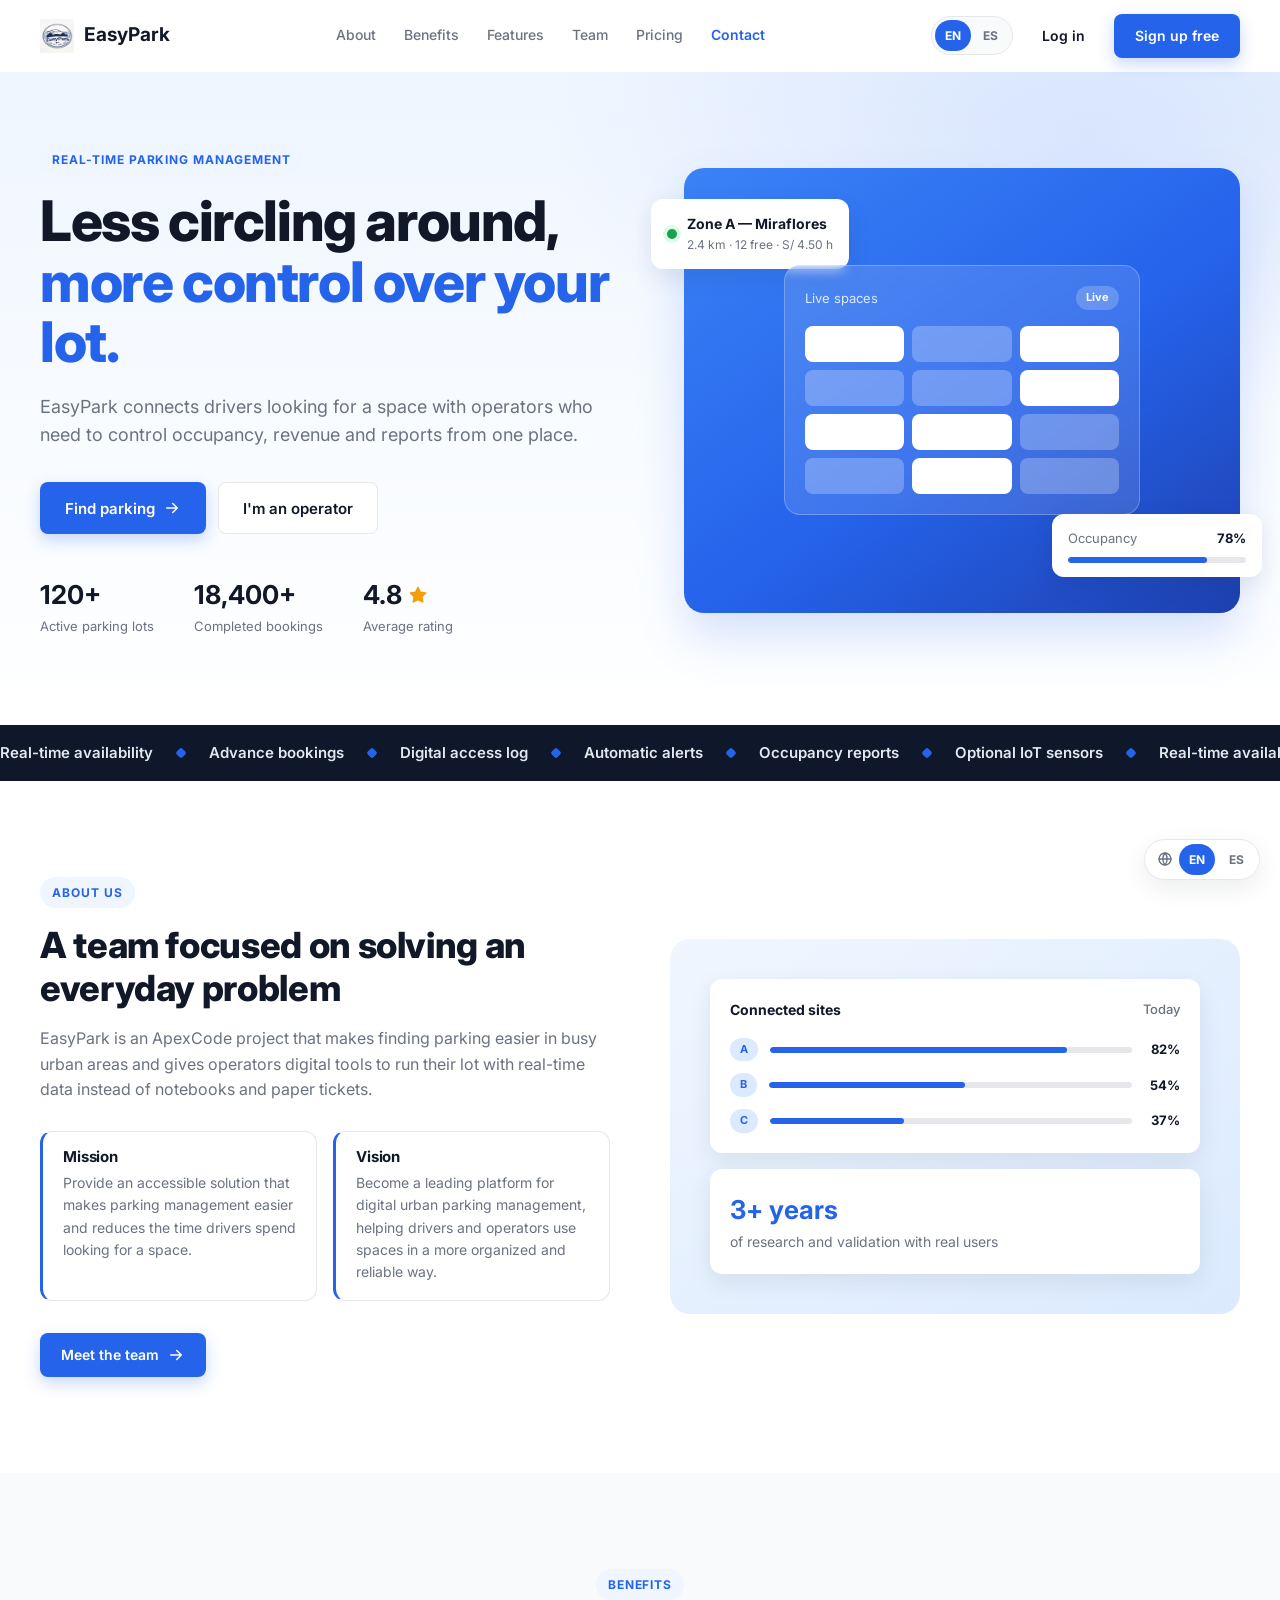
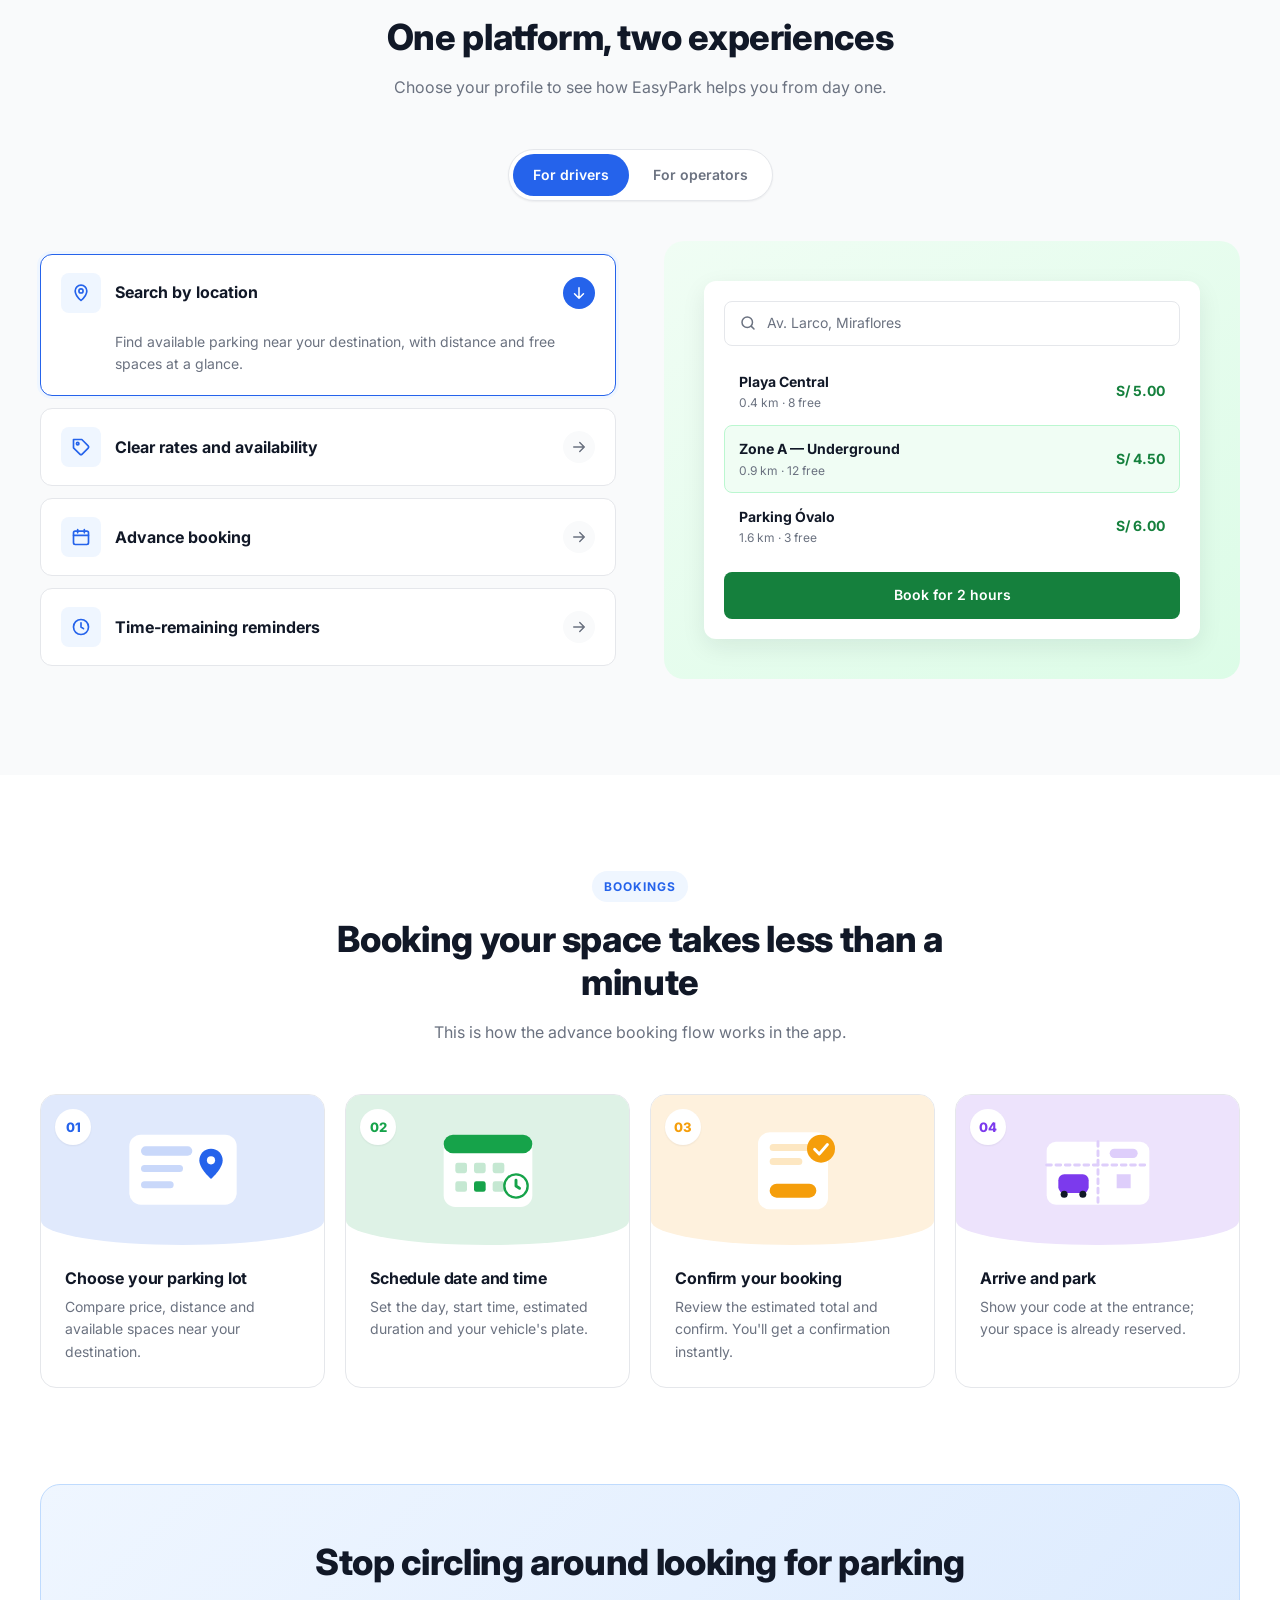
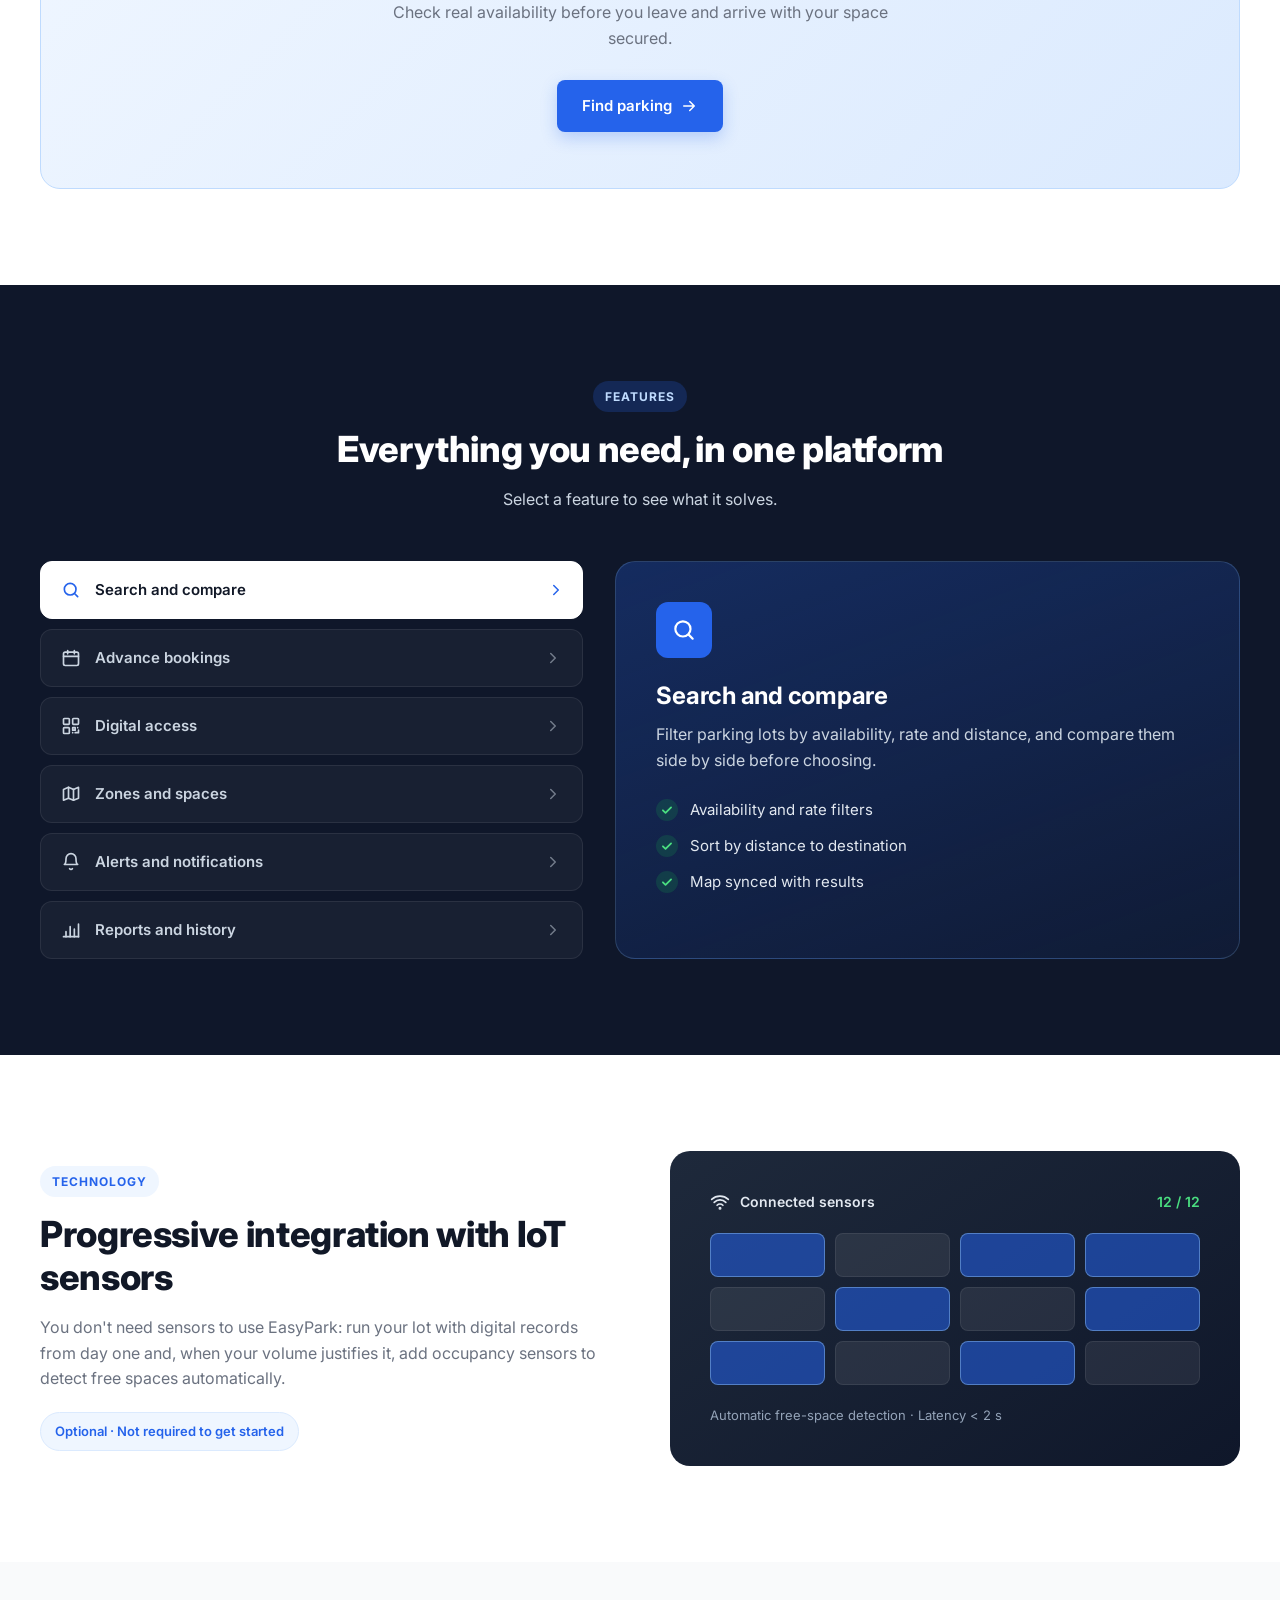
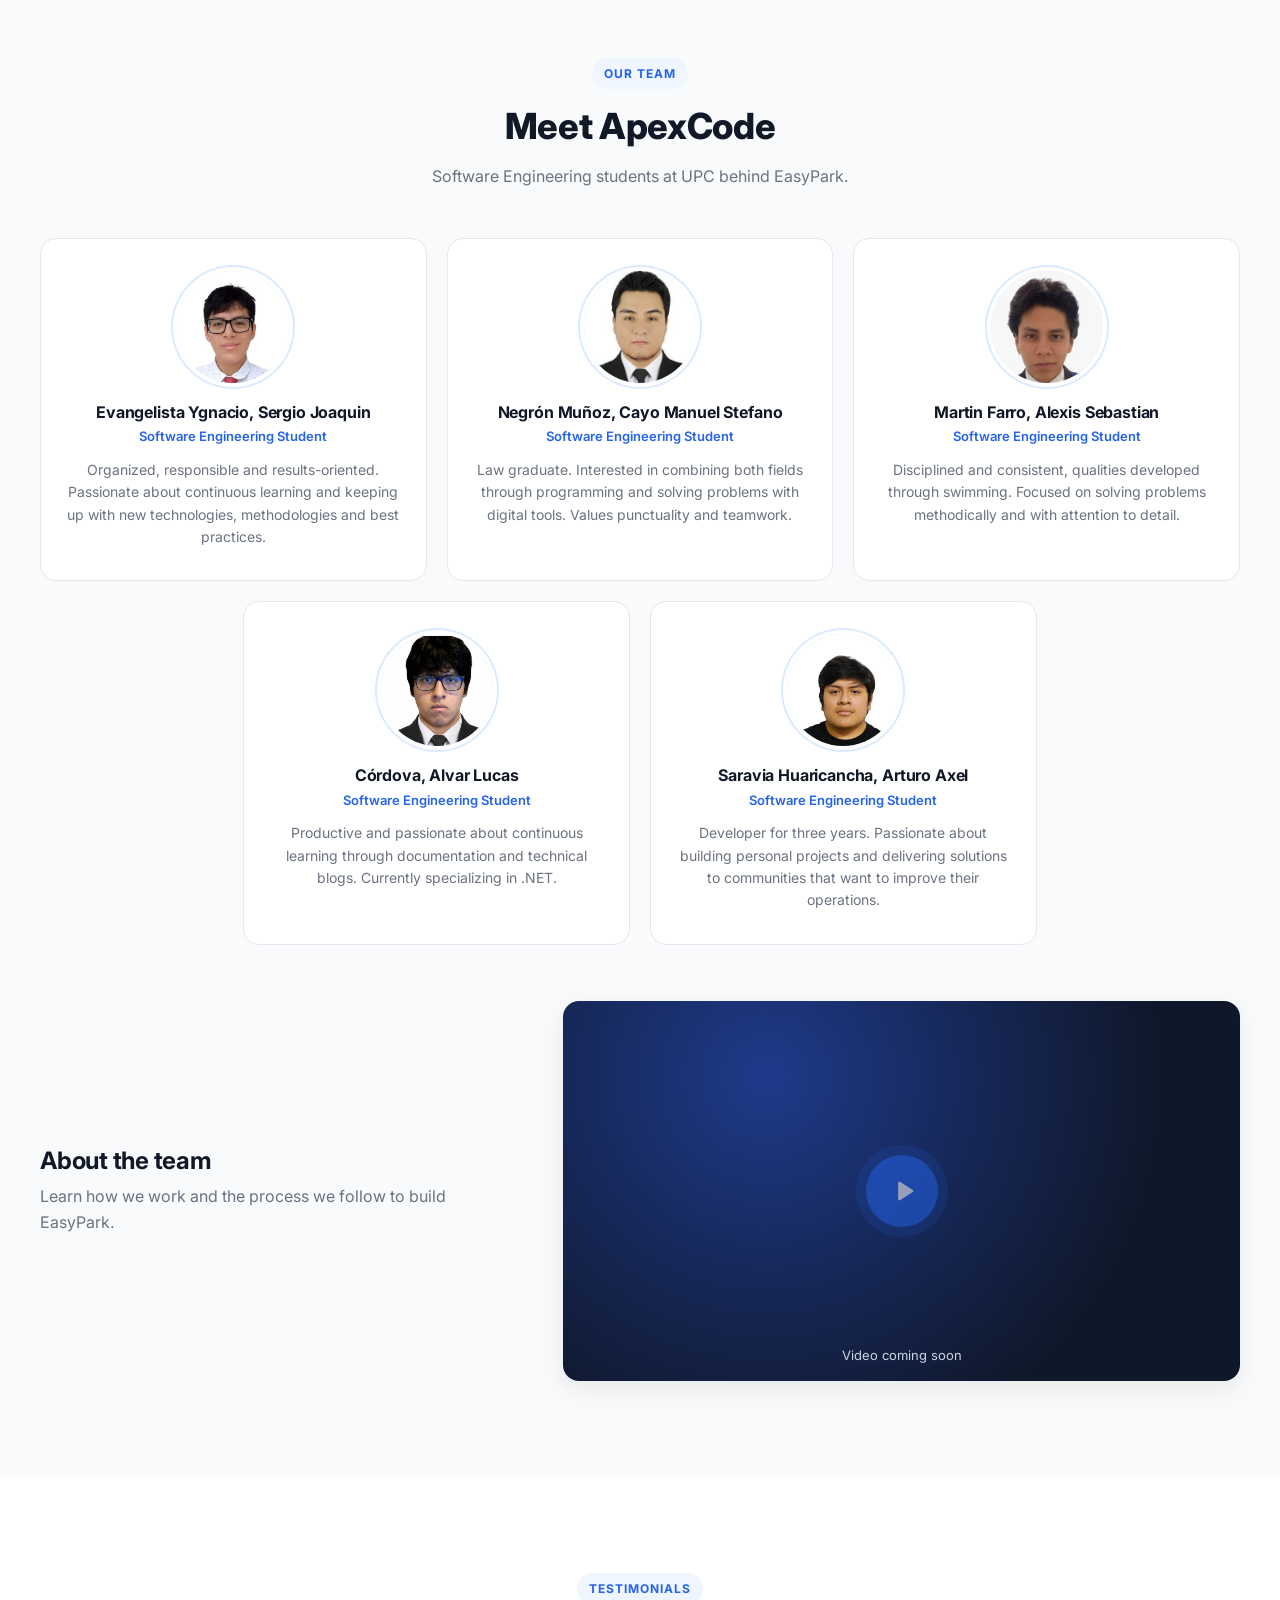
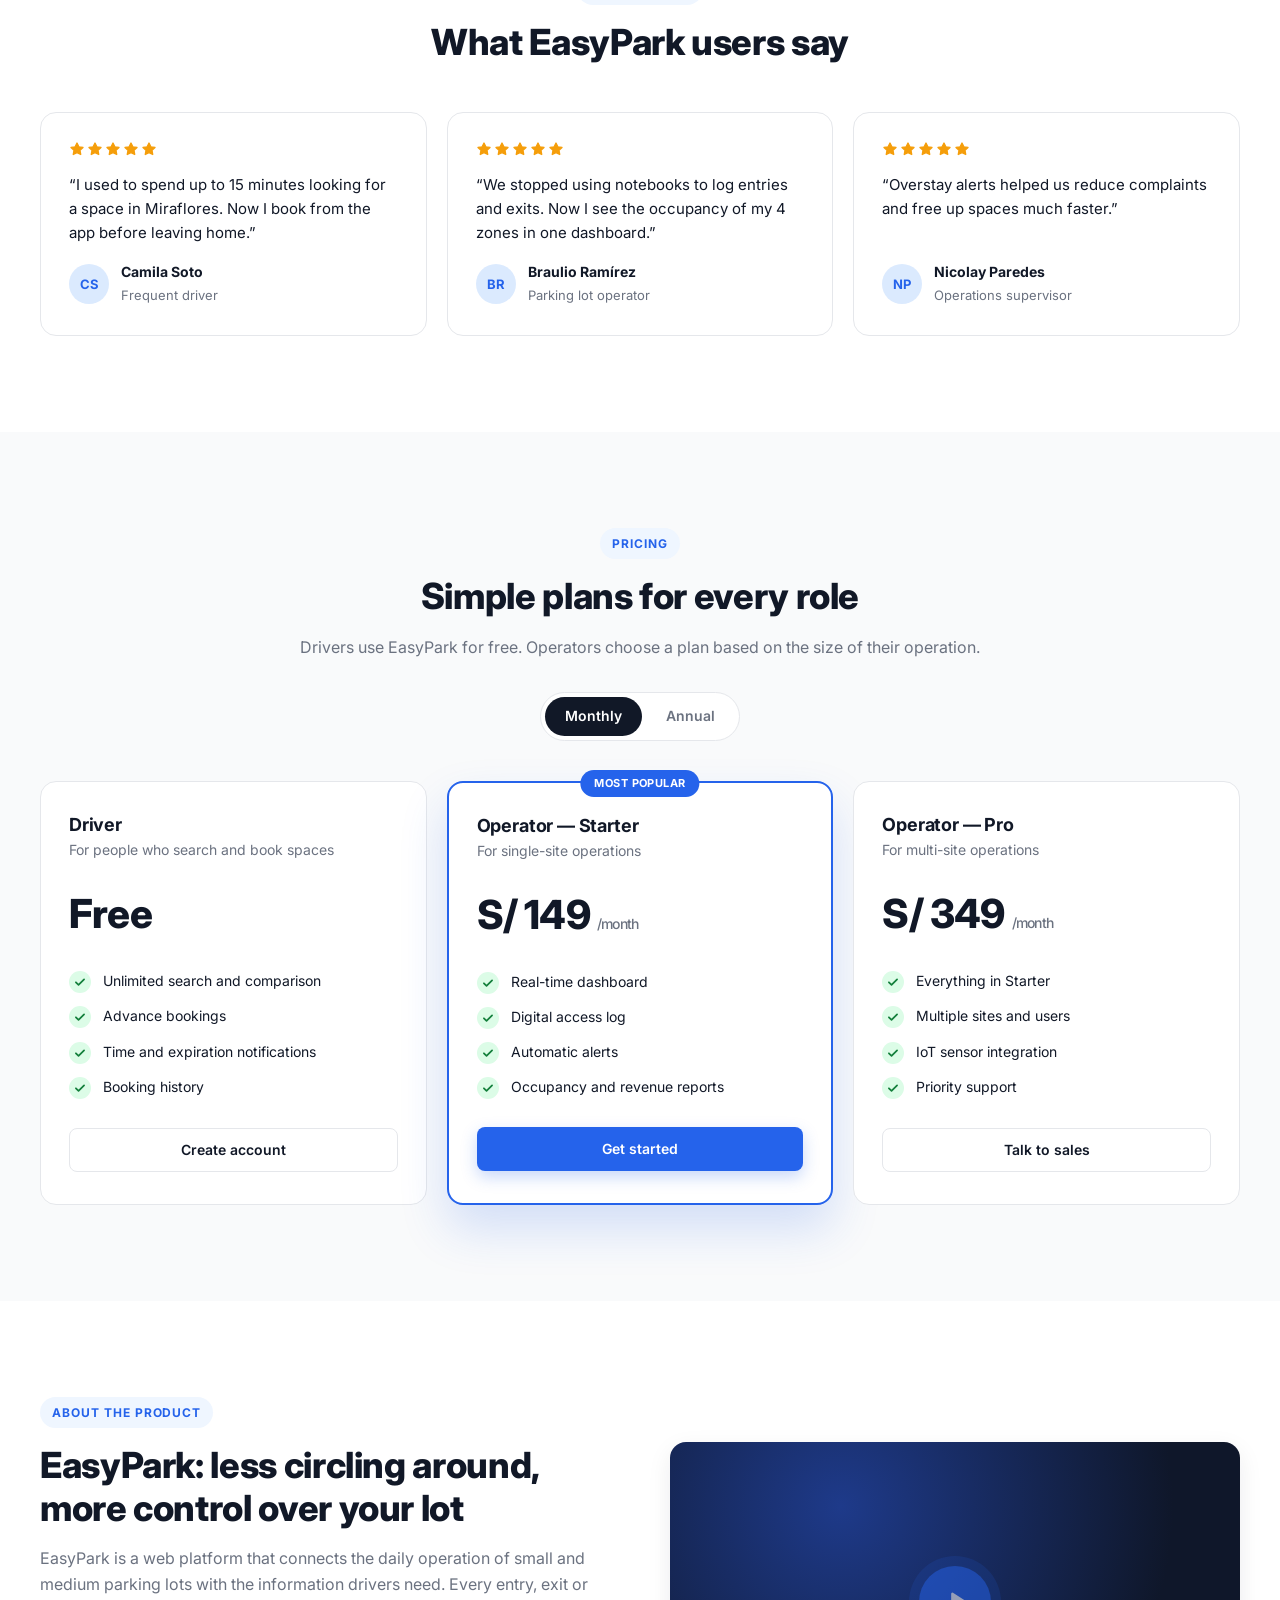
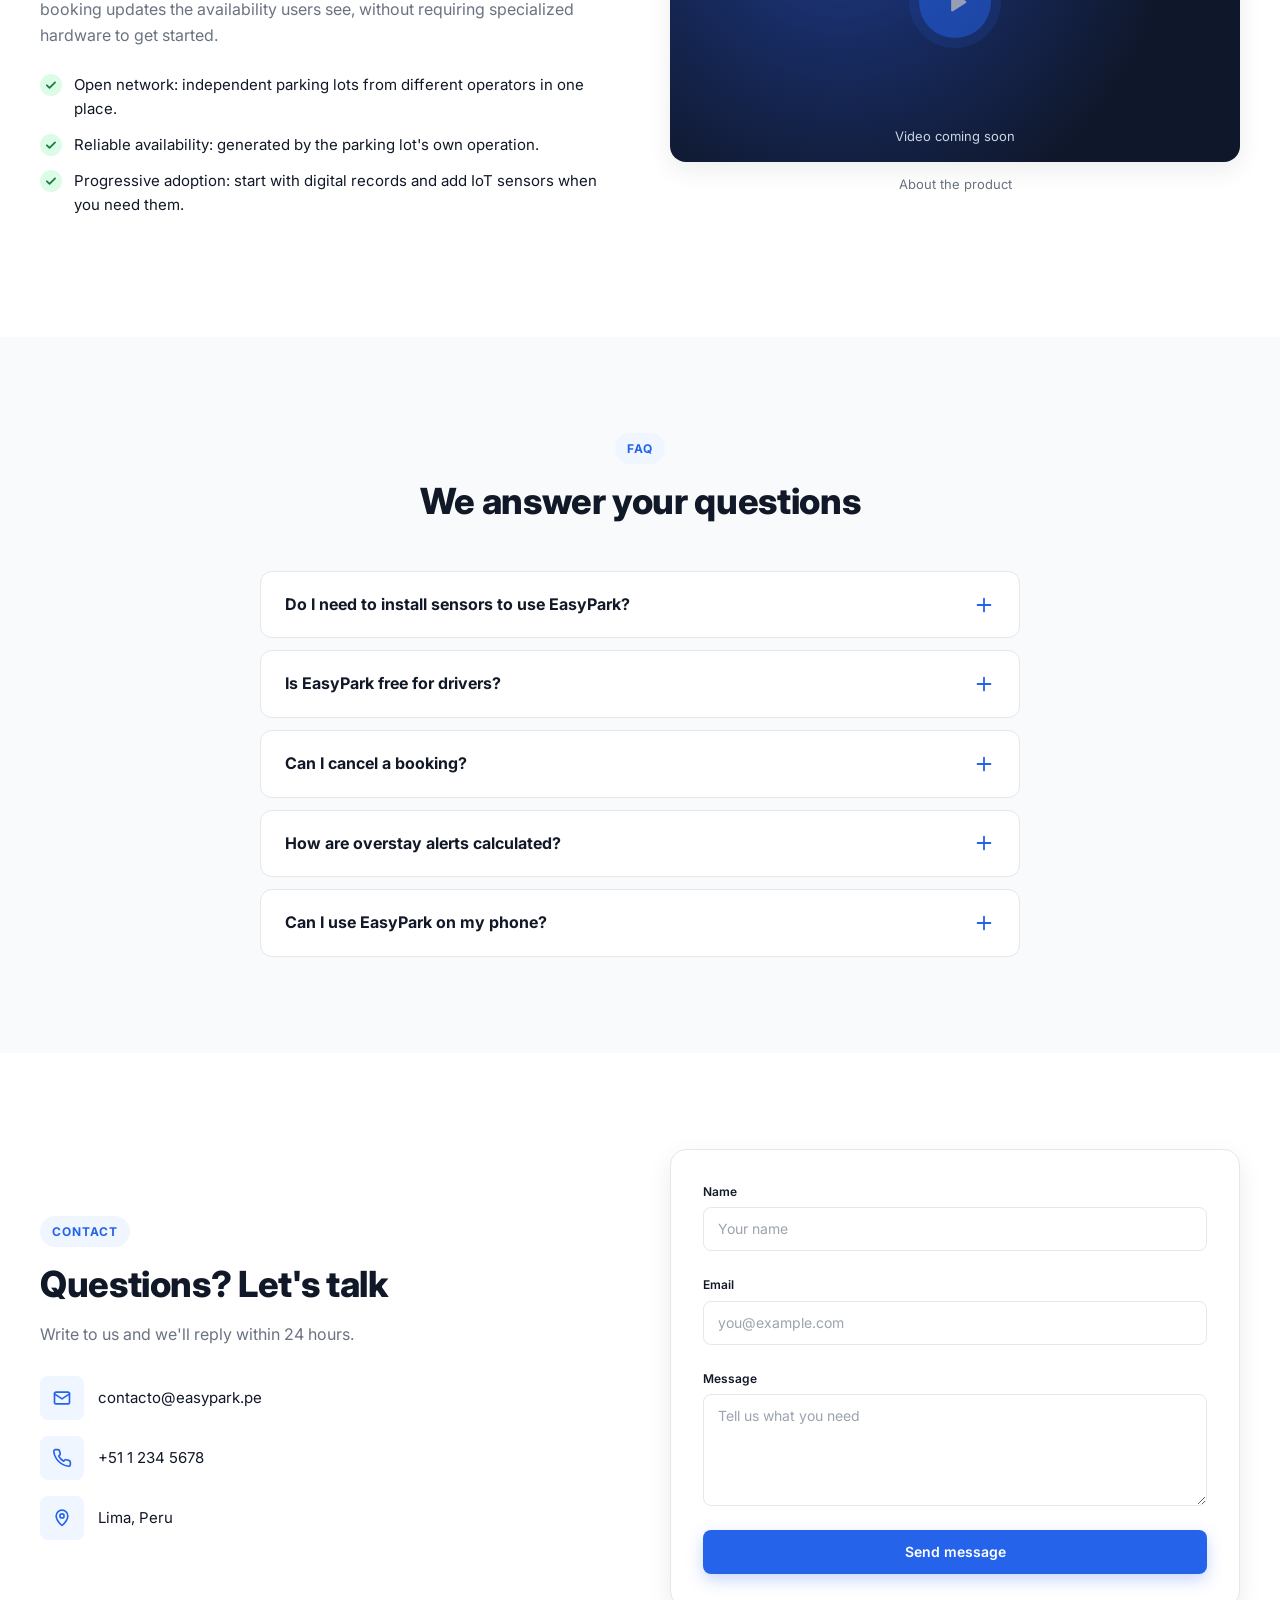
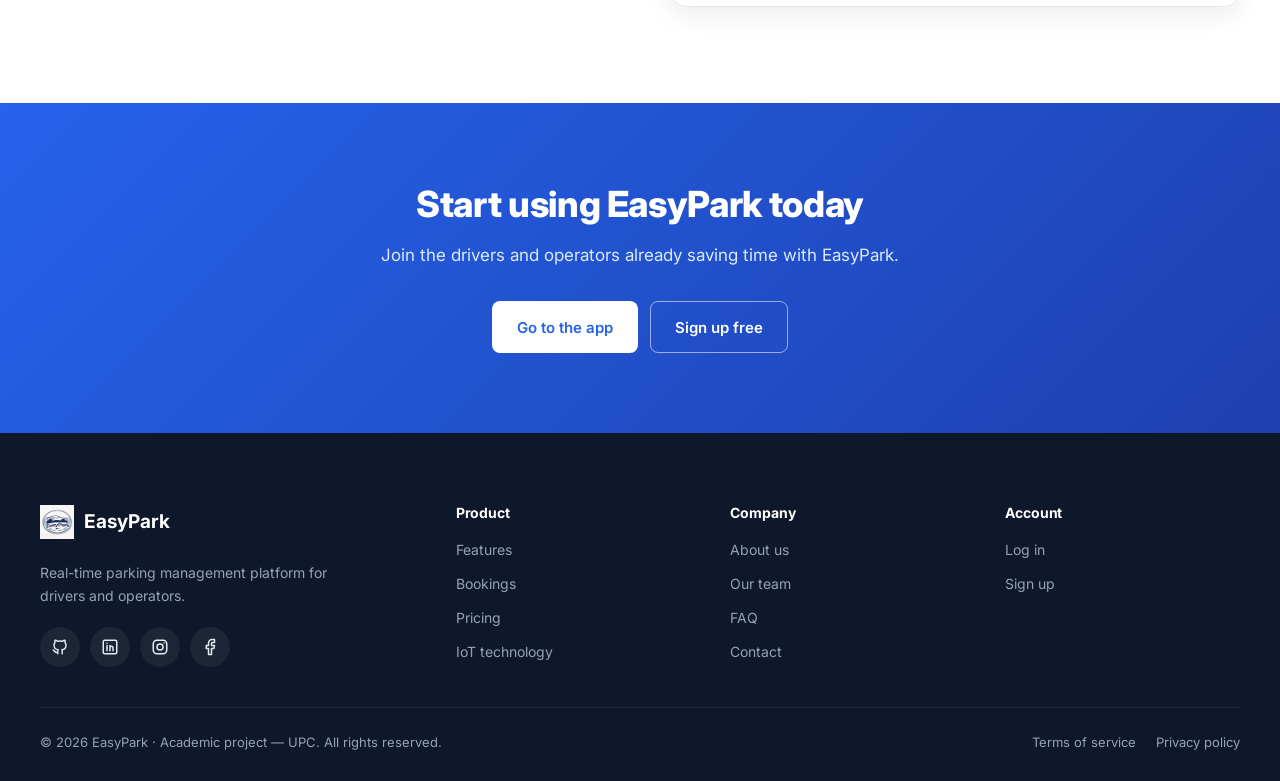
==== commit a45cddff: "feat(terms): update logo file format from SVG to JPEG" ====
--- a/index.html
+++ b/index.html
@@ -21,7 +21,7 @@
     <meta property="og:image" content="https://upc-pre-202620-1asi0730-8074-apexcode.github.io/easypark-landing/assets/images/og-cover.png" />
     <meta name="twitter:card" content="summary_large_image" />
 
-    <link rel="icon" type="image/svg+xml" href="assets/images/logo.svg" />
+    <link rel="icon" href="assets/images/logo.jpeg" />
 
     <!-- Fonts -->
     <link rel="preconnect" href="https://fonts.googleapis.com" />
@@ -82,7 +82,7 @@
 <header class="header" id="header">
     <div class="container nav-container">
         <a href="#home" class="brand" aria-label="EasyPark">
-            <img src="assets/images/logo.svg" alt="" width="34" height="34" />
+            <img src="assets/images/logo.jpeg" alt="" width="34" height="34" />
             <span>EasyPark</span>
         </a>
 
@@ -728,7 +728,7 @@
         <div class="footer-top">
             <div class="footer-brand">
                 <a href="#home" class="brand brand--light" aria-label="EasyPark">
-                    <img src="assets/images/logo.svg" alt="" width="34" height="34" />
+                    <img src="assets/images/logo.jpeg" alt="" width="34" height="34" />
                     <span>EasyPark</span>
                 </a>
                 <p data-i18n="footer.tagline">Real-time parking management platform for drivers and operators.</p>
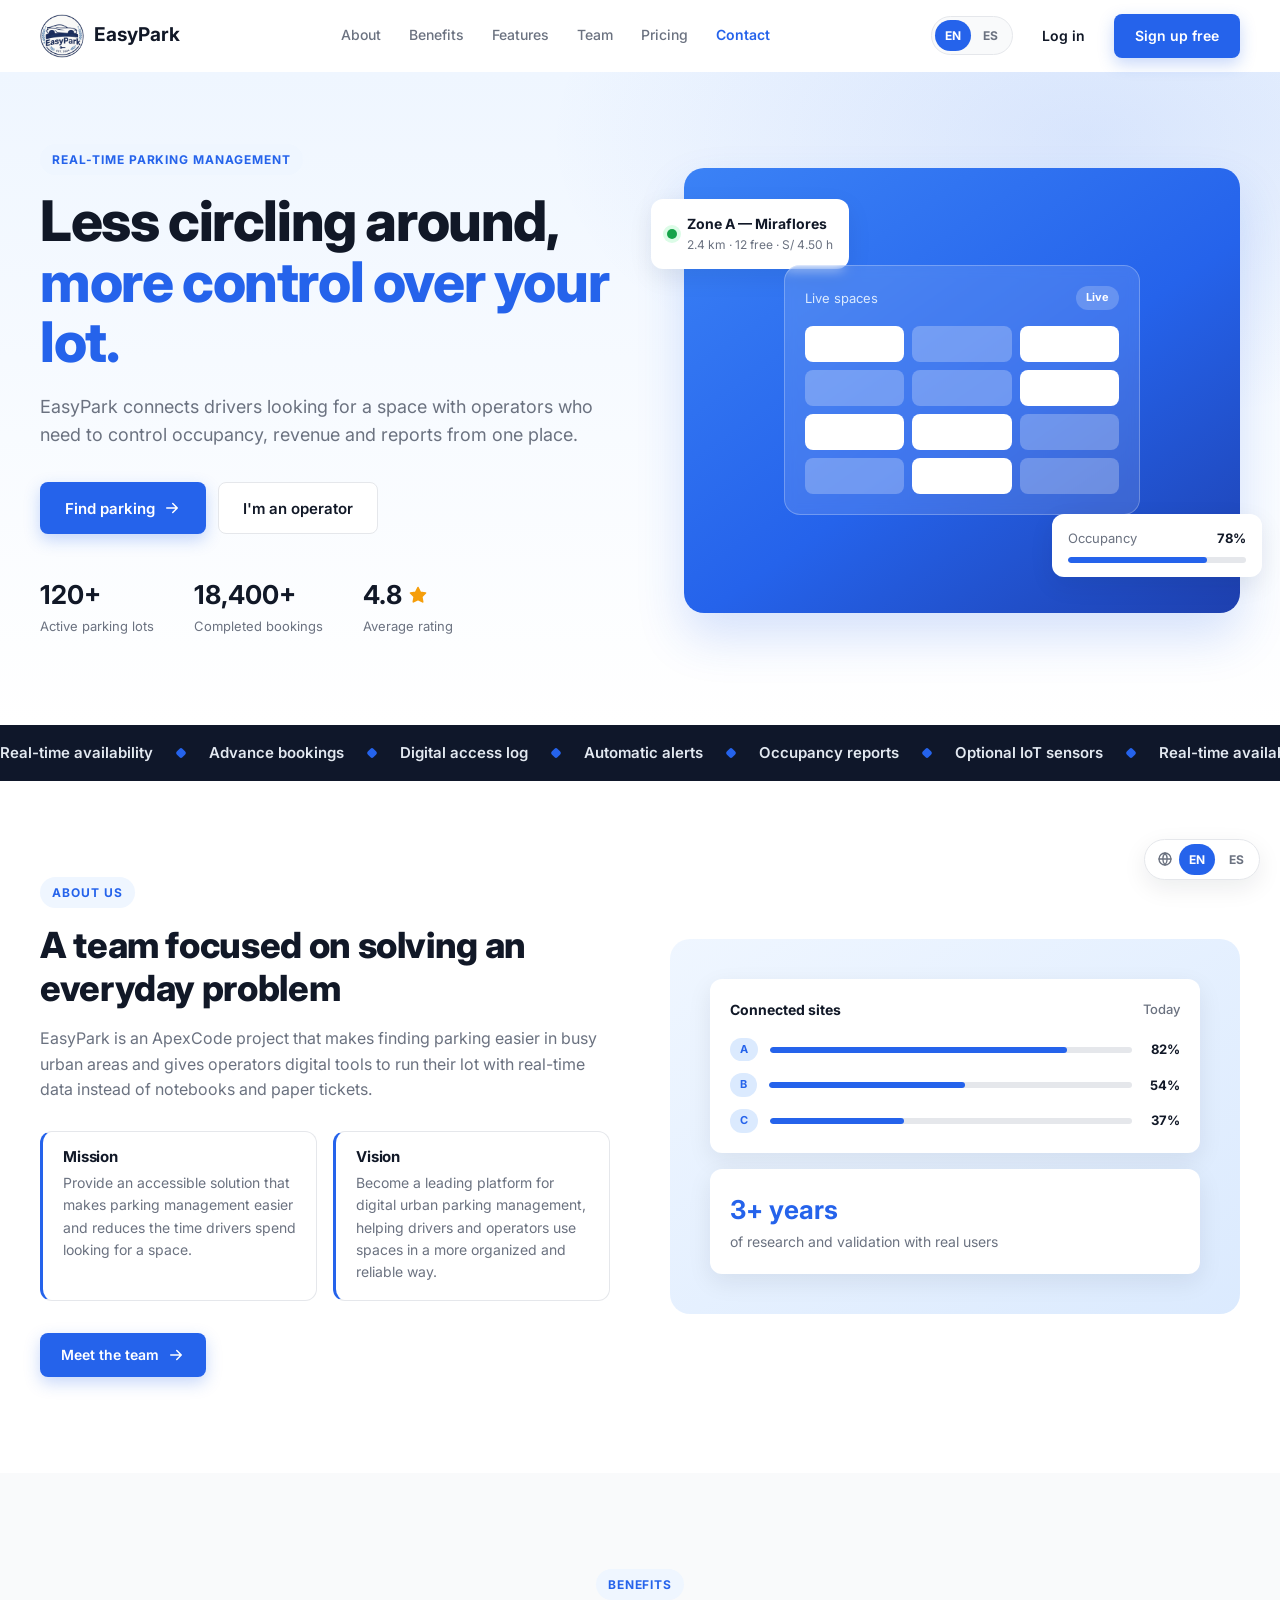
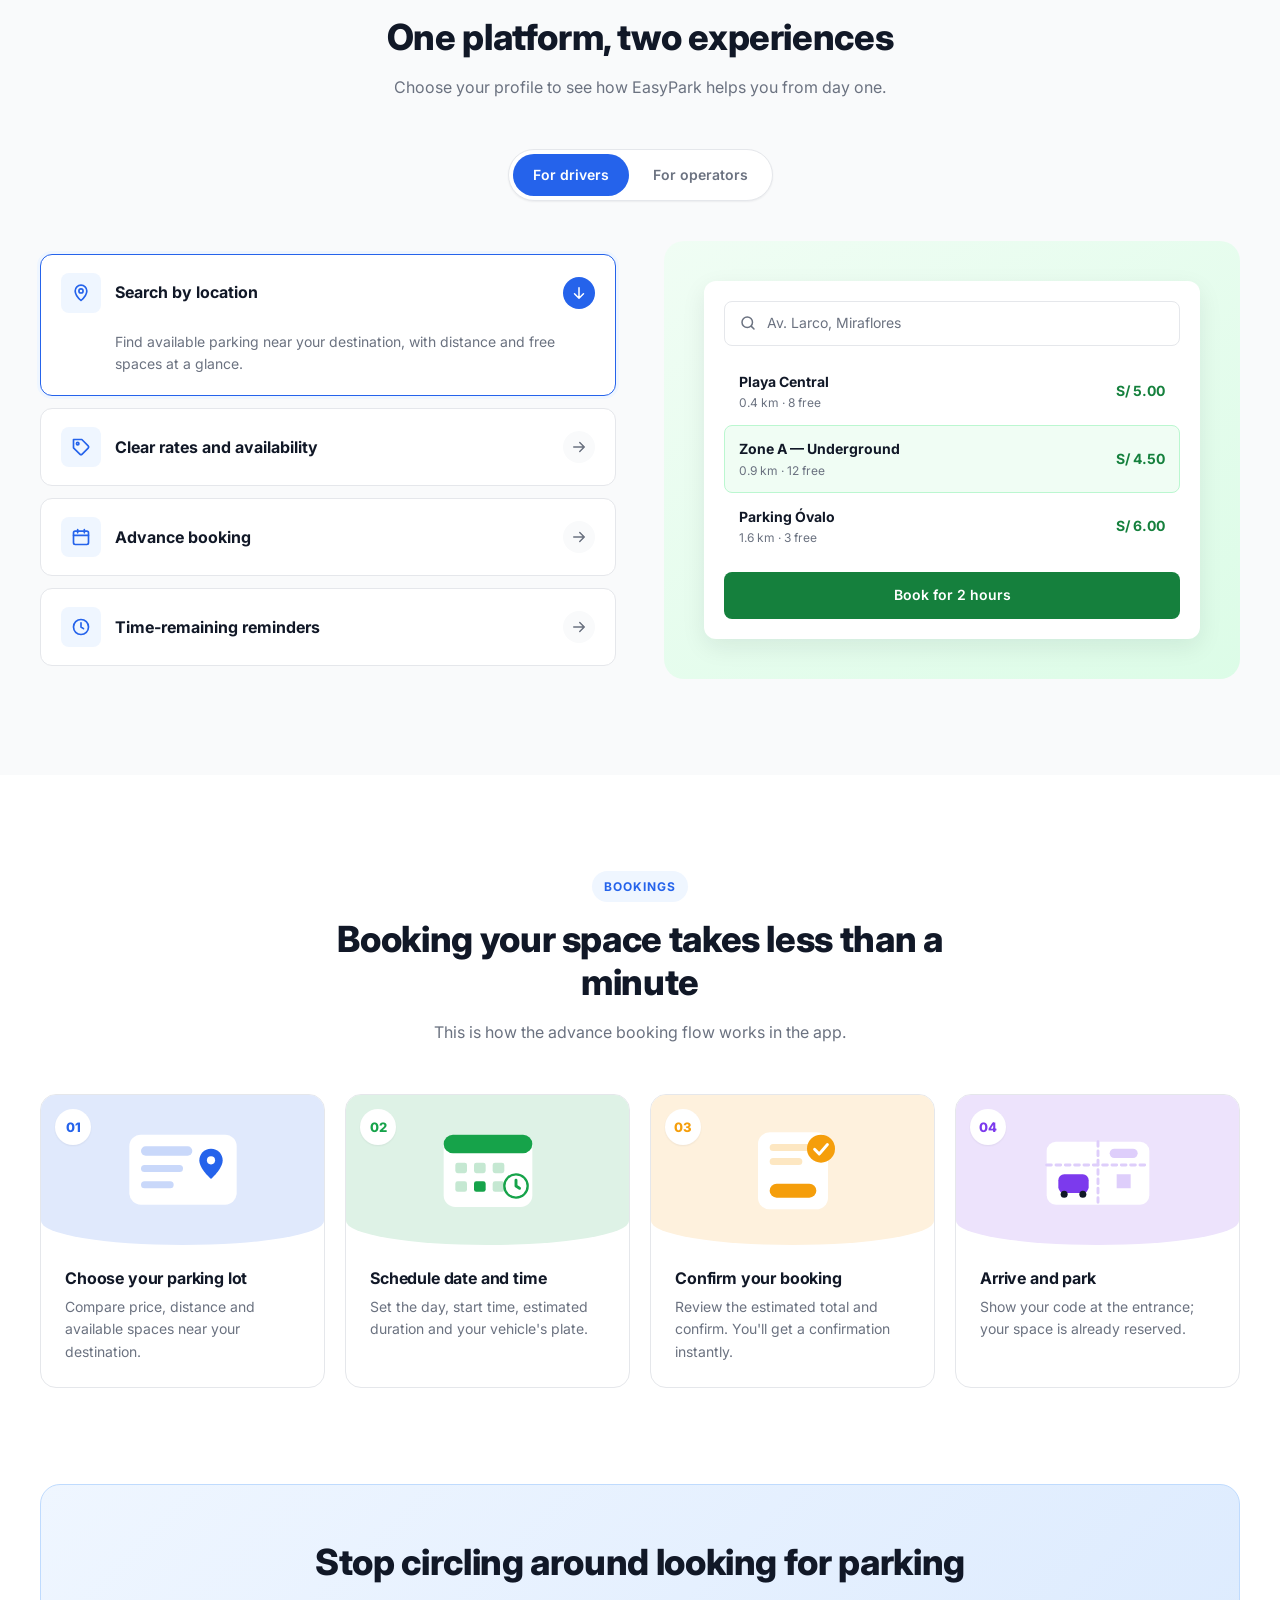
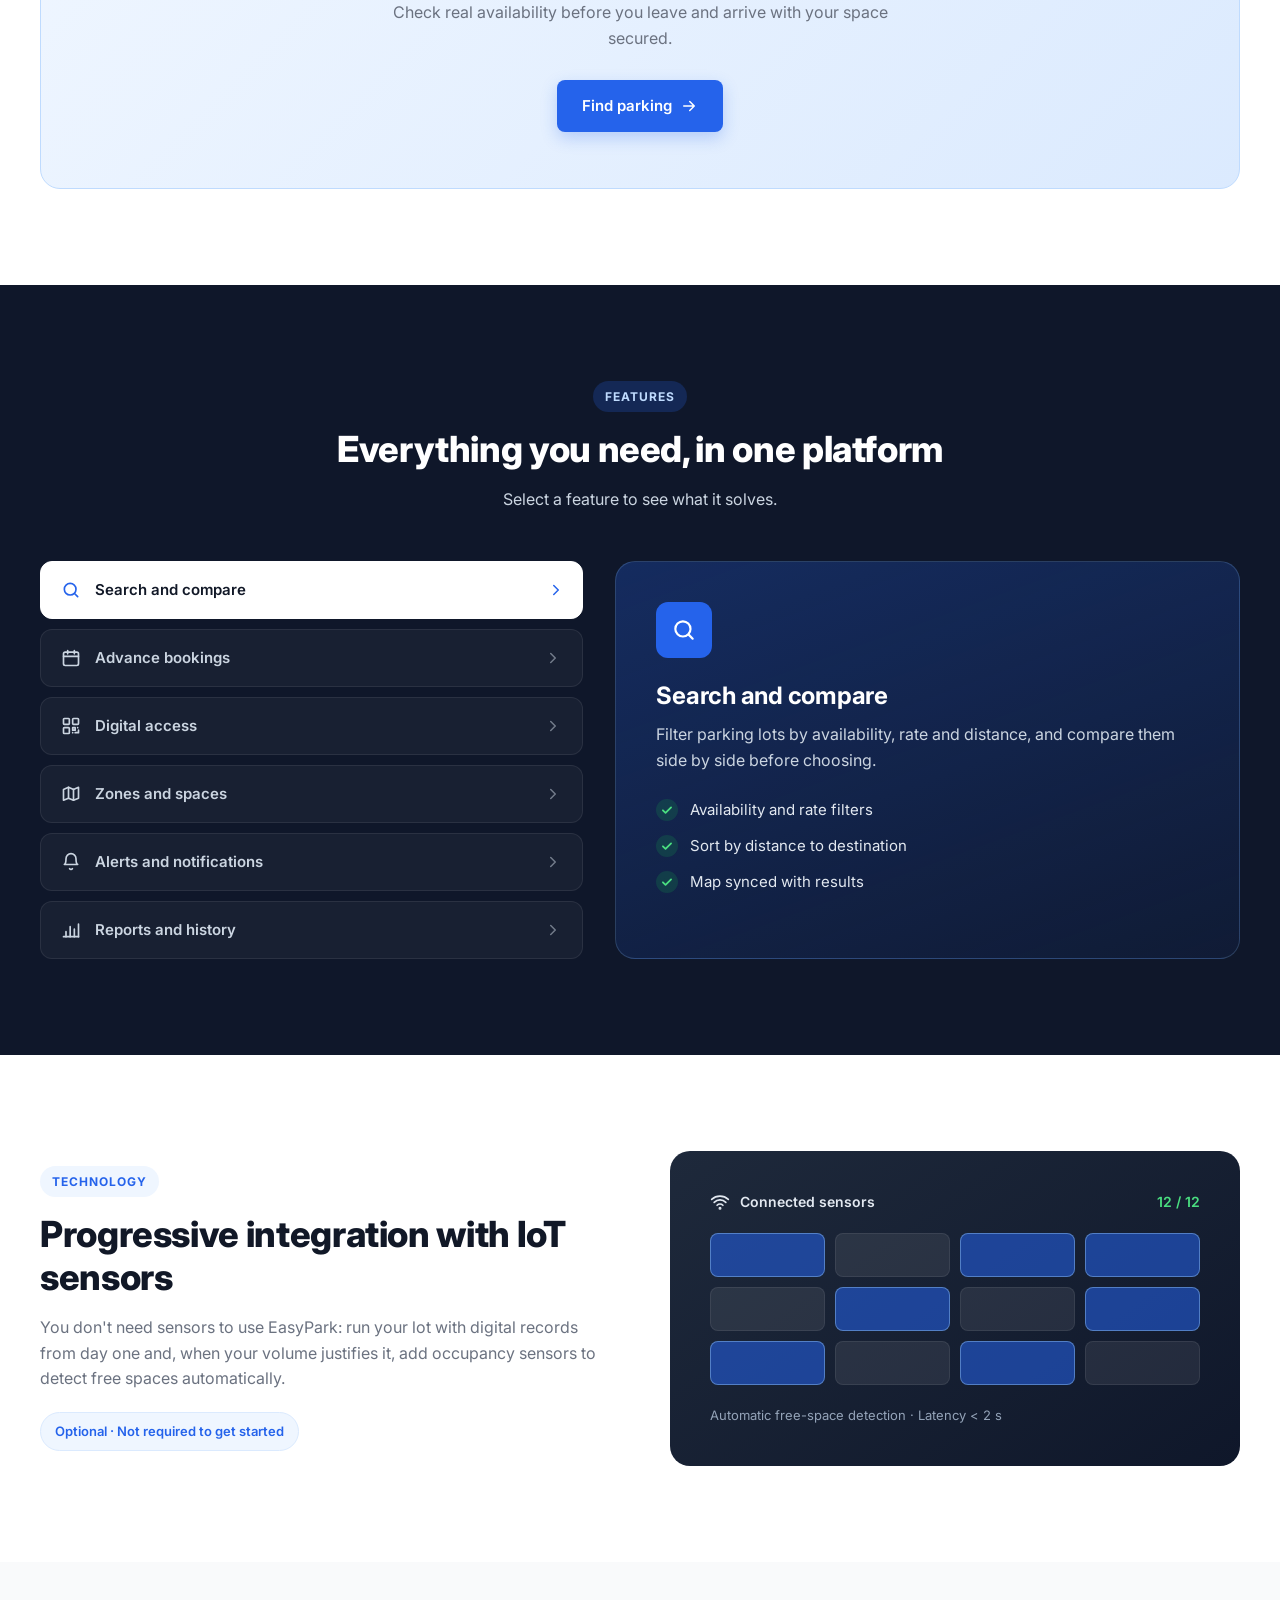
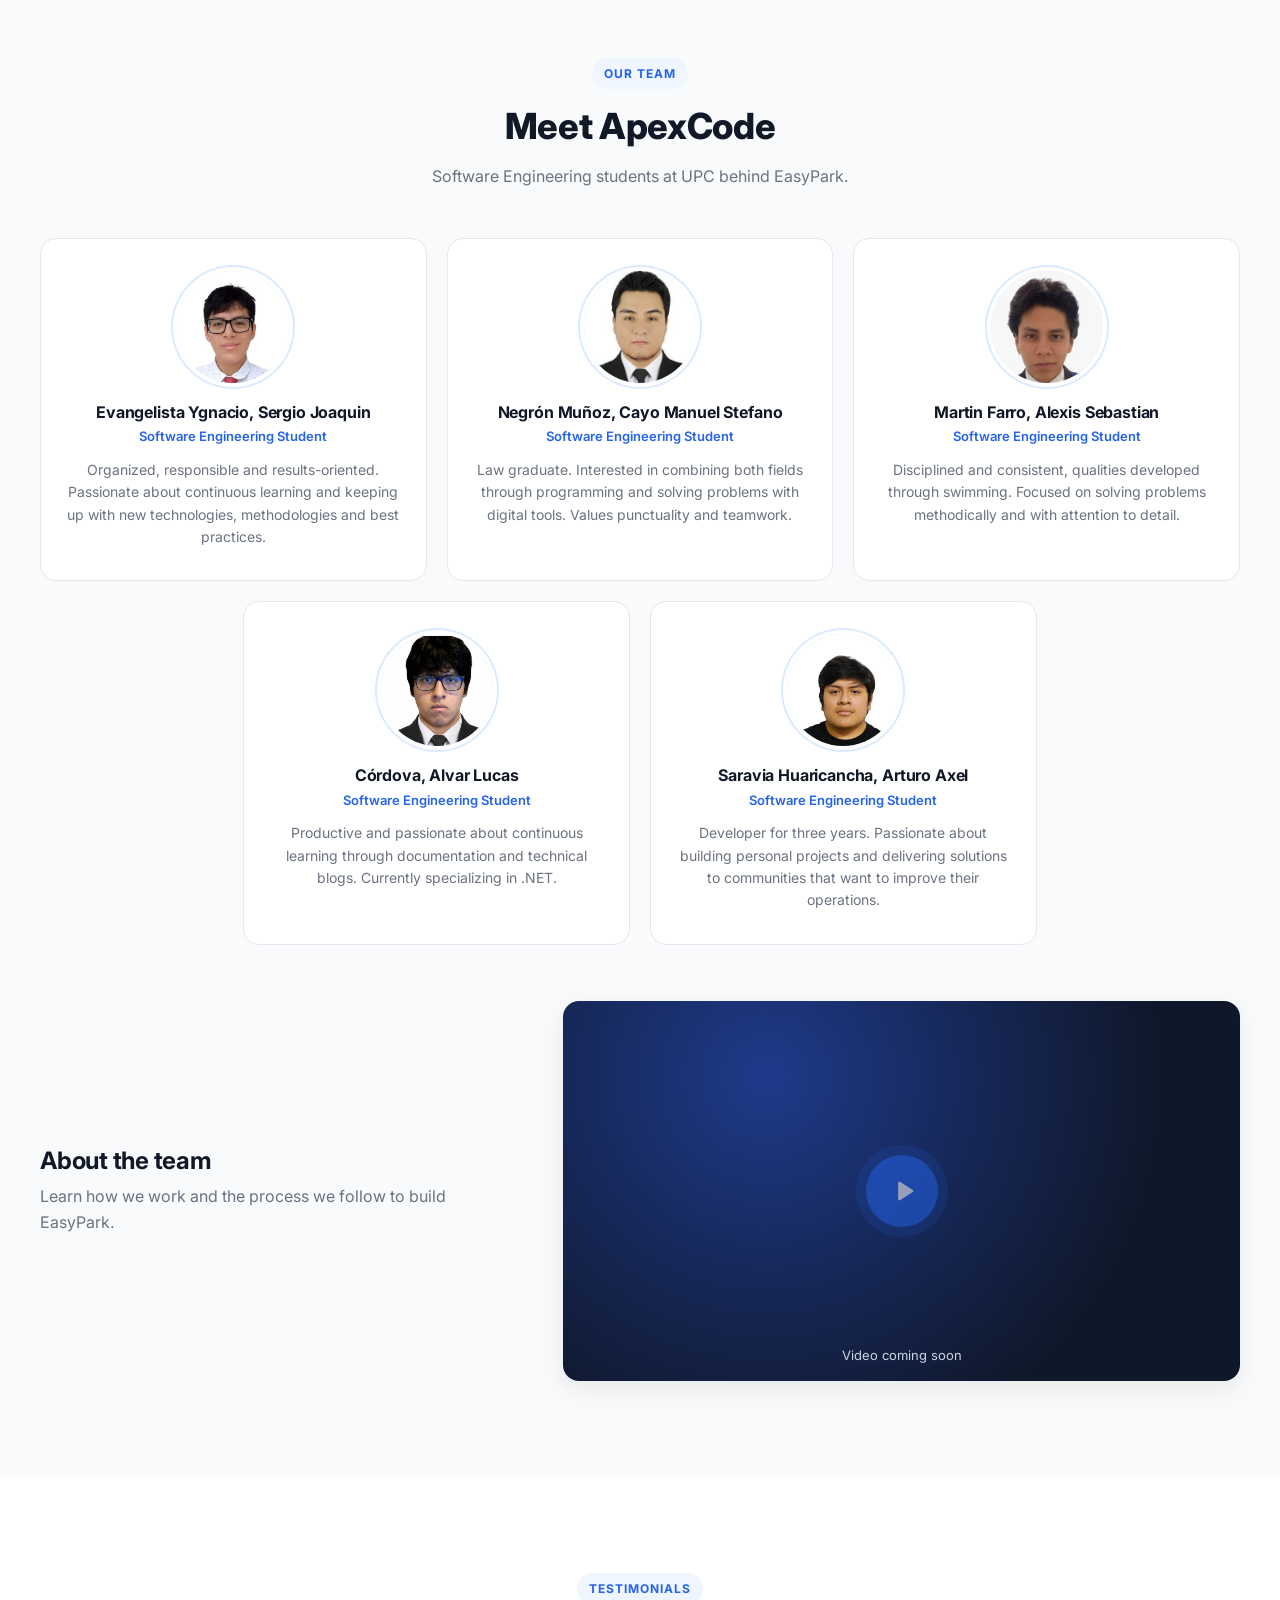
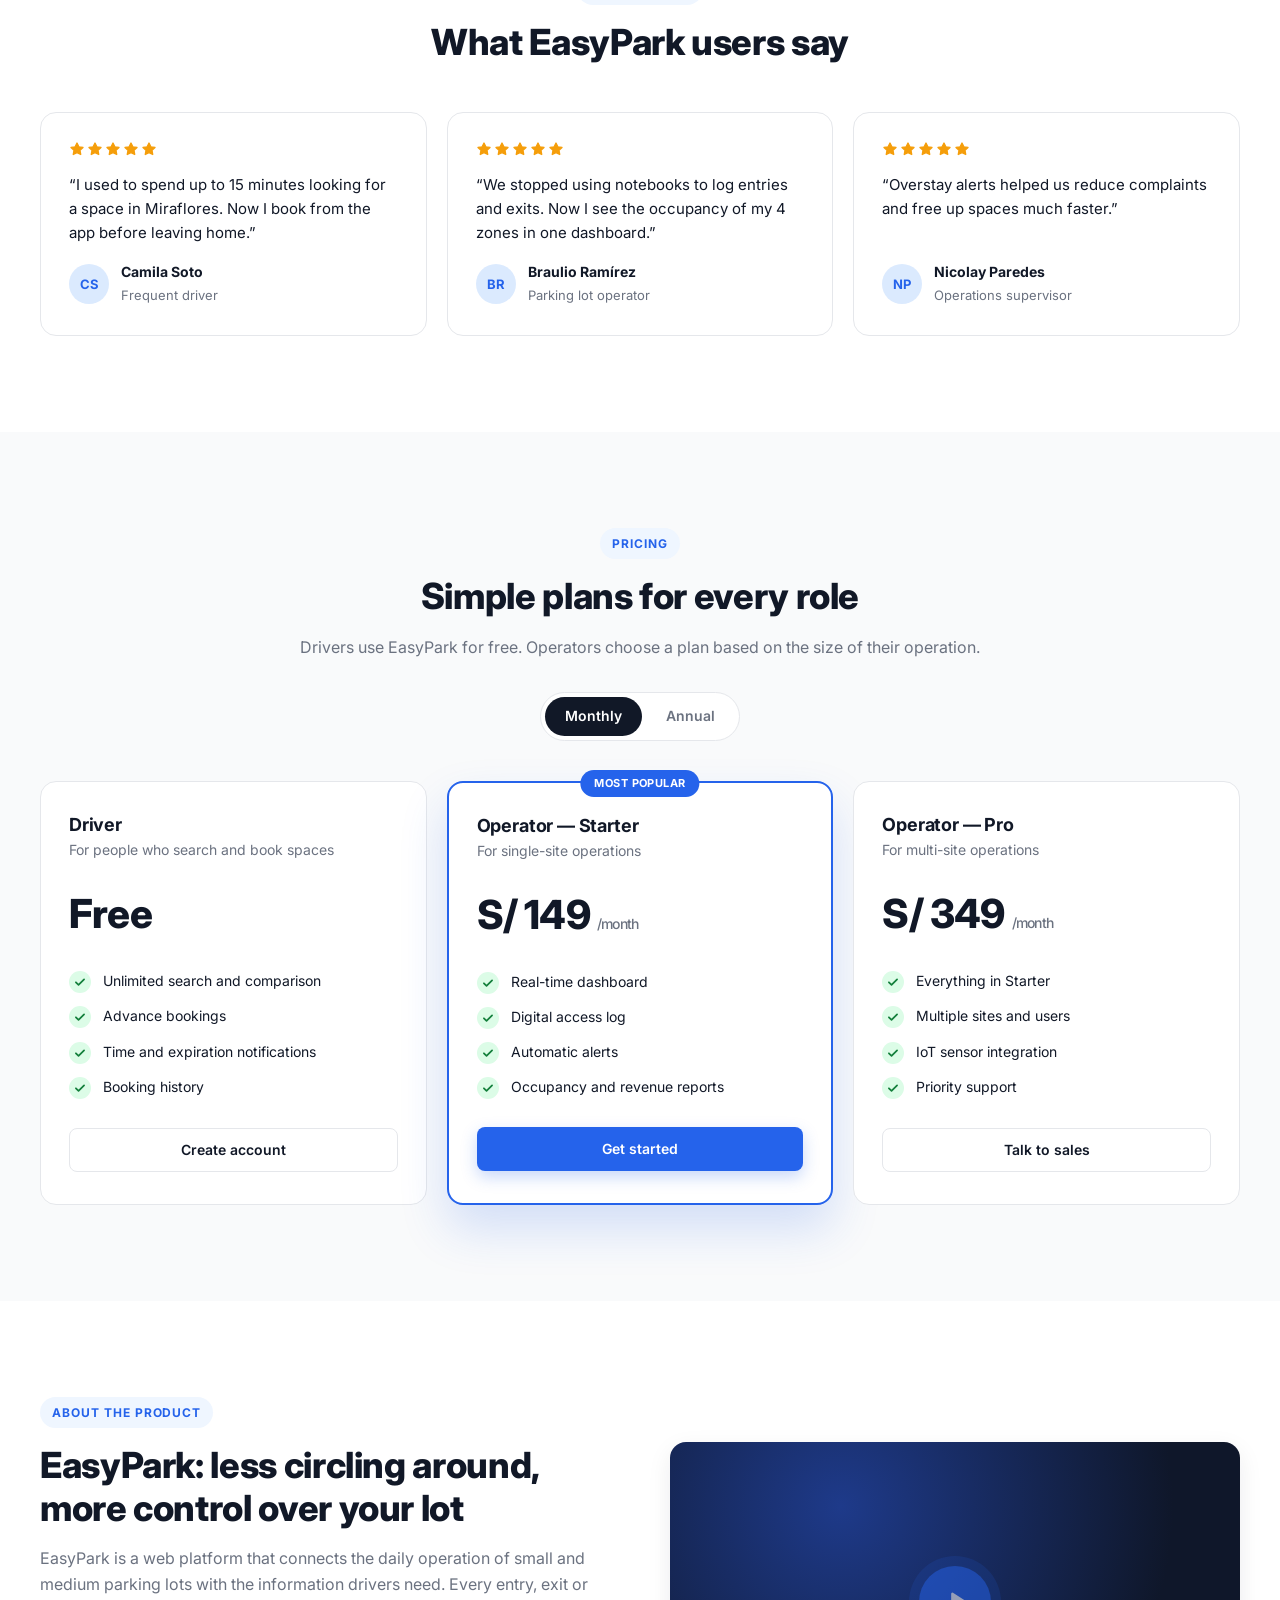
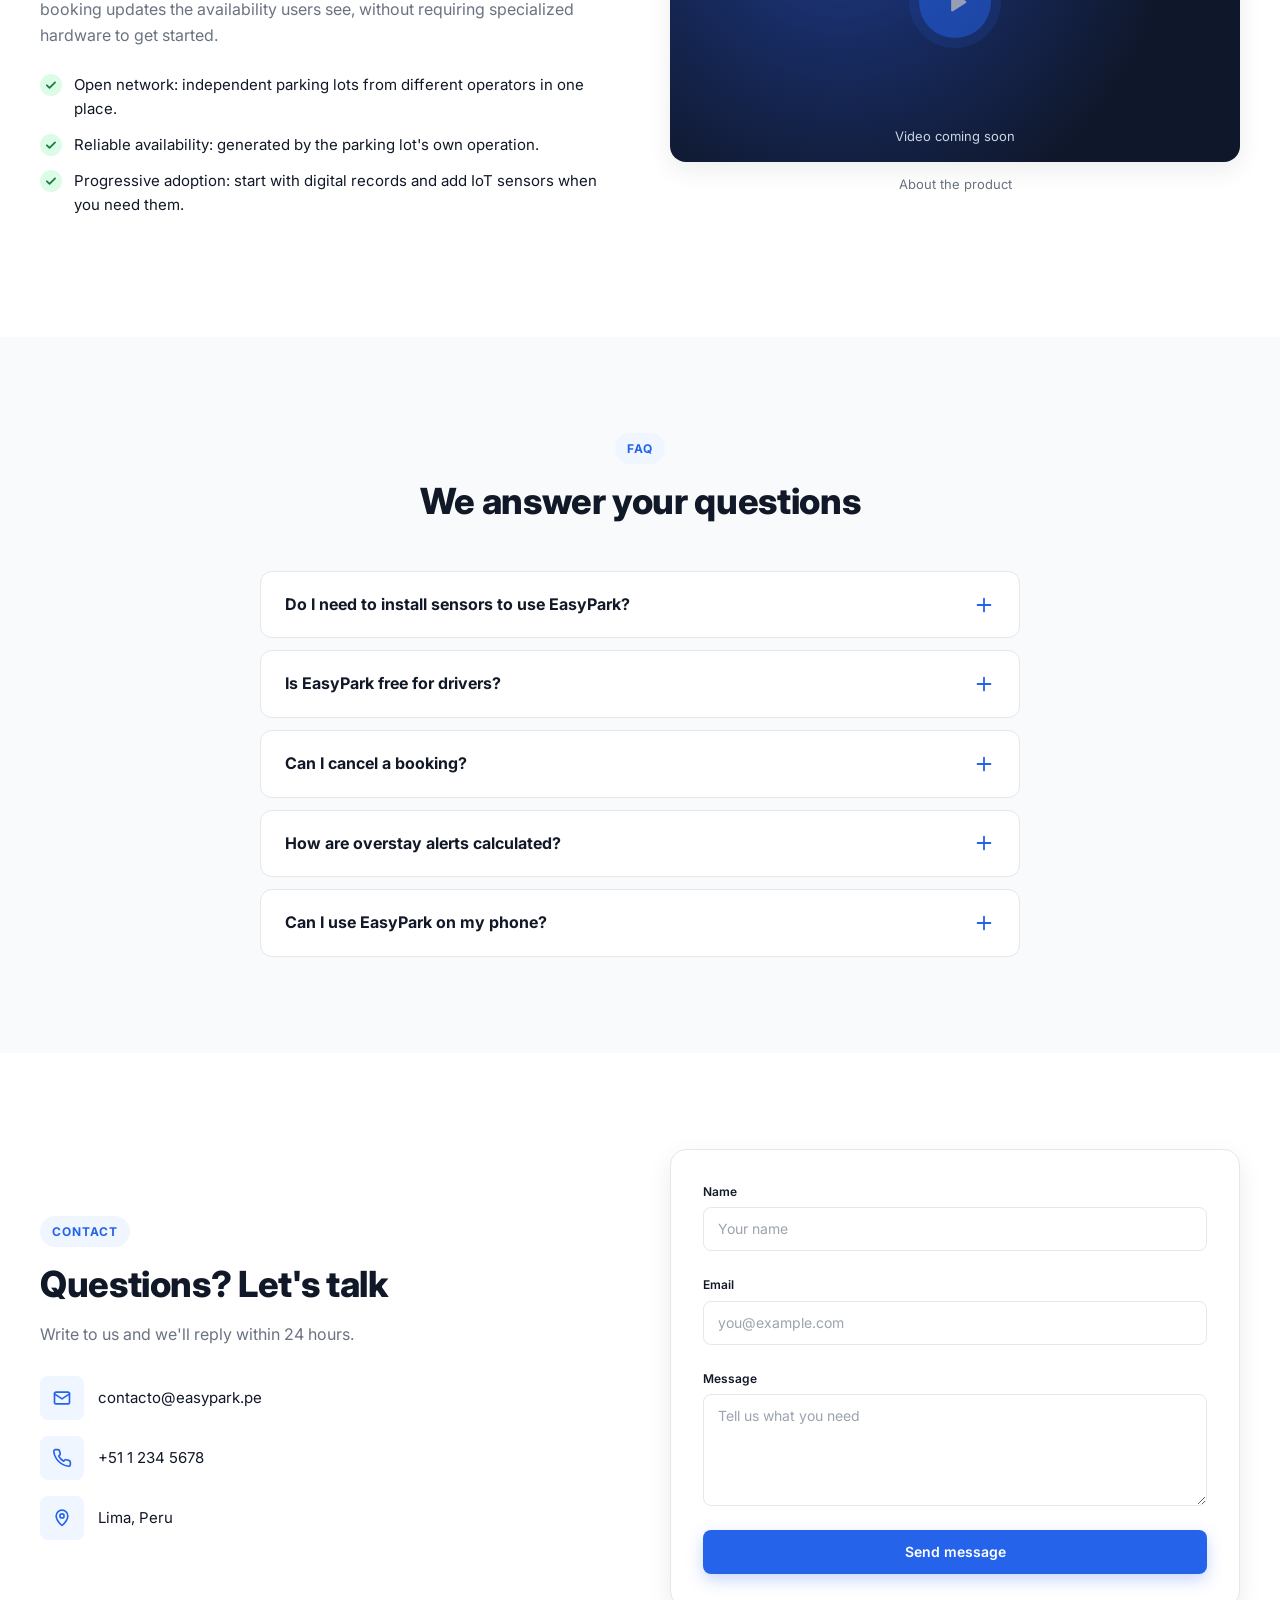
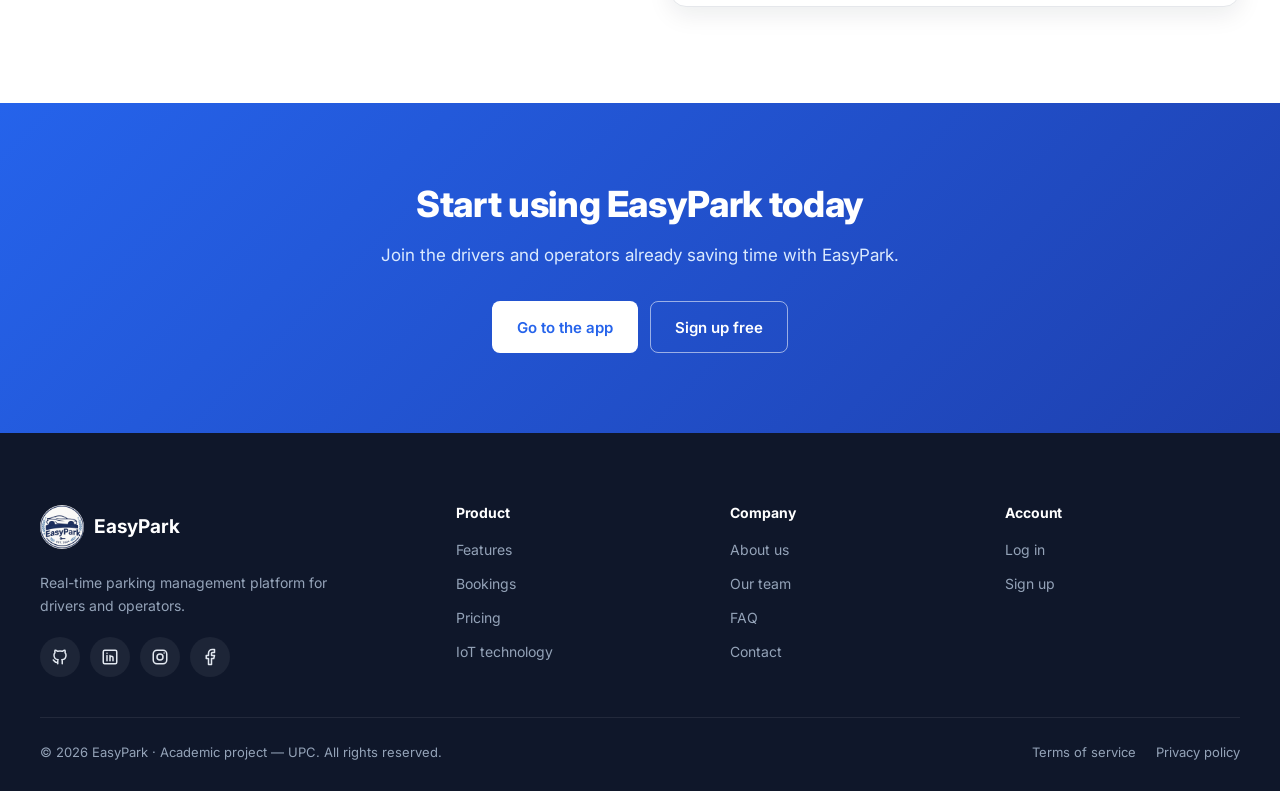
==== commit 8ebe598a: "feat(landing): update logo icon." ====
--- a/index.html
+++ b/index.html
@@ -21,7 +21,7 @@
     <meta property="og:image" content="https://upc-pre-202620-1asi0730-8074-apexcode.github.io/easypark-landing/assets/images/og-cover.png" />
     <meta name="twitter:card" content="summary_large_image" />
 
-    <link rel="icon" href="assets/images/logo.jpeg" />
+    <link rel="icon" type="image/jpeg" href="assets/images/logo.jpeg" />
 
     <!-- Fonts -->
     <link rel="preconnect" href="https://fonts.googleapis.com" />
@@ -82,7 +82,7 @@
 <header class="header" id="header">
     <div class="container nav-container">
         <a href="#home" class="brand" aria-label="EasyPark">
-            <img src="assets/images/logo.jpeg" alt="" width="34" height="34" />
+            <img src="assets/images/logo.jpeg" alt="" width="44" height="44" />
             <span>EasyPark</span>
         </a>
 
@@ -728,7 +728,7 @@
         <div class="footer-top">
             <div class="footer-brand">
                 <a href="#home" class="brand brand--light" aria-label="EasyPark">
-                    <img src="assets/images/logo.jpeg" alt="" width="34" height="34" />
+                    <img src="assets/images/logo.jpeg" alt="" width="44" height="44" />
                     <span>EasyPark</span>
                 </a>
                 <p data-i18n="footer.tagline">Real-time parking management platform for drivers and operators.</p>
--- a/assets/css/styles.css
+++ b/assets/css/styles.css
@@ -110,7 +110,7 @@
 .nav-container { height: 100%; display: flex; align-items: center; justify-content: space-between; gap: 24px; }
 
 .brand { display: inline-flex; align-items: center; gap: 10px; font-weight: 700; font-size: 19px; color: var(--text); flex-shrink: 0; }
-.brand img { width: 34px; height: 34px; }
+.brand img { width: 44px; height: 44px; border-radius: 50%; object-fit: cover; background: #fff; }
 .brand--light { color: #fff; }
 
 .nav-links { display: flex; align-items: center; gap: 4px; }
